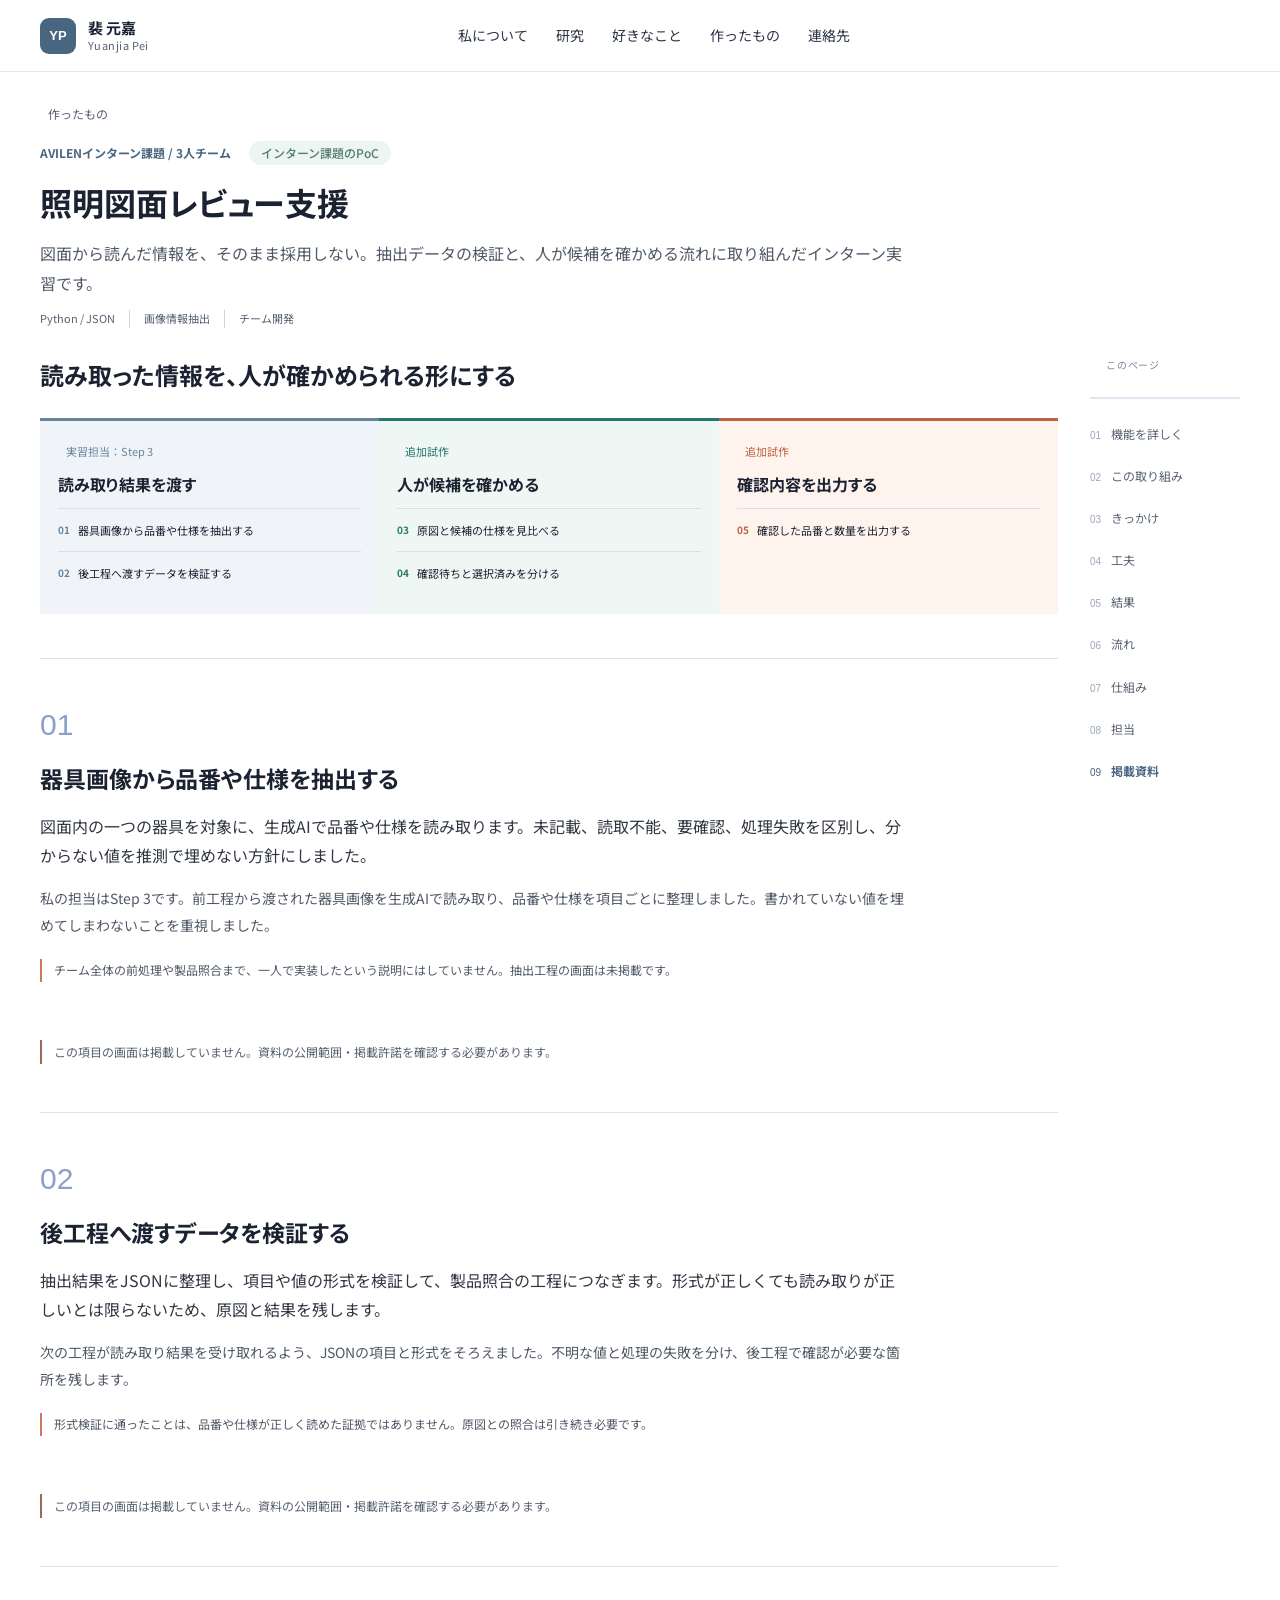
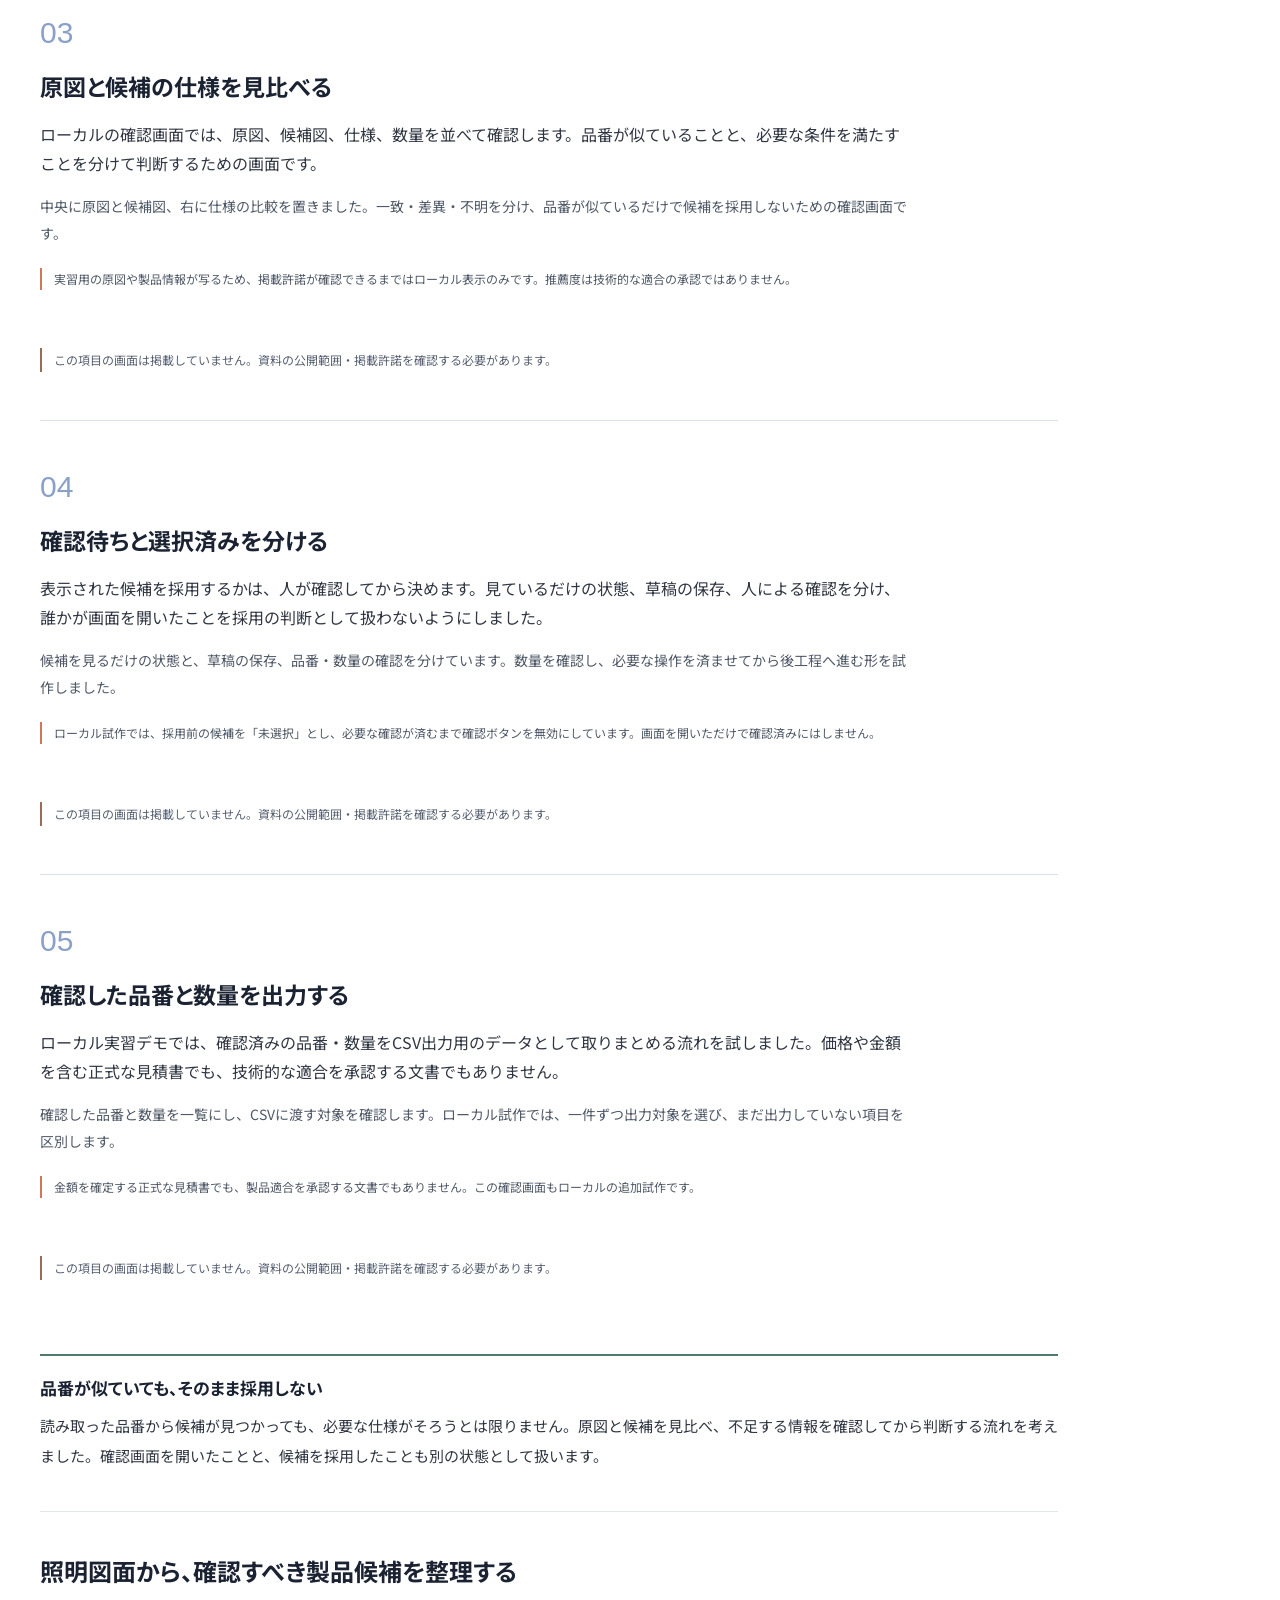
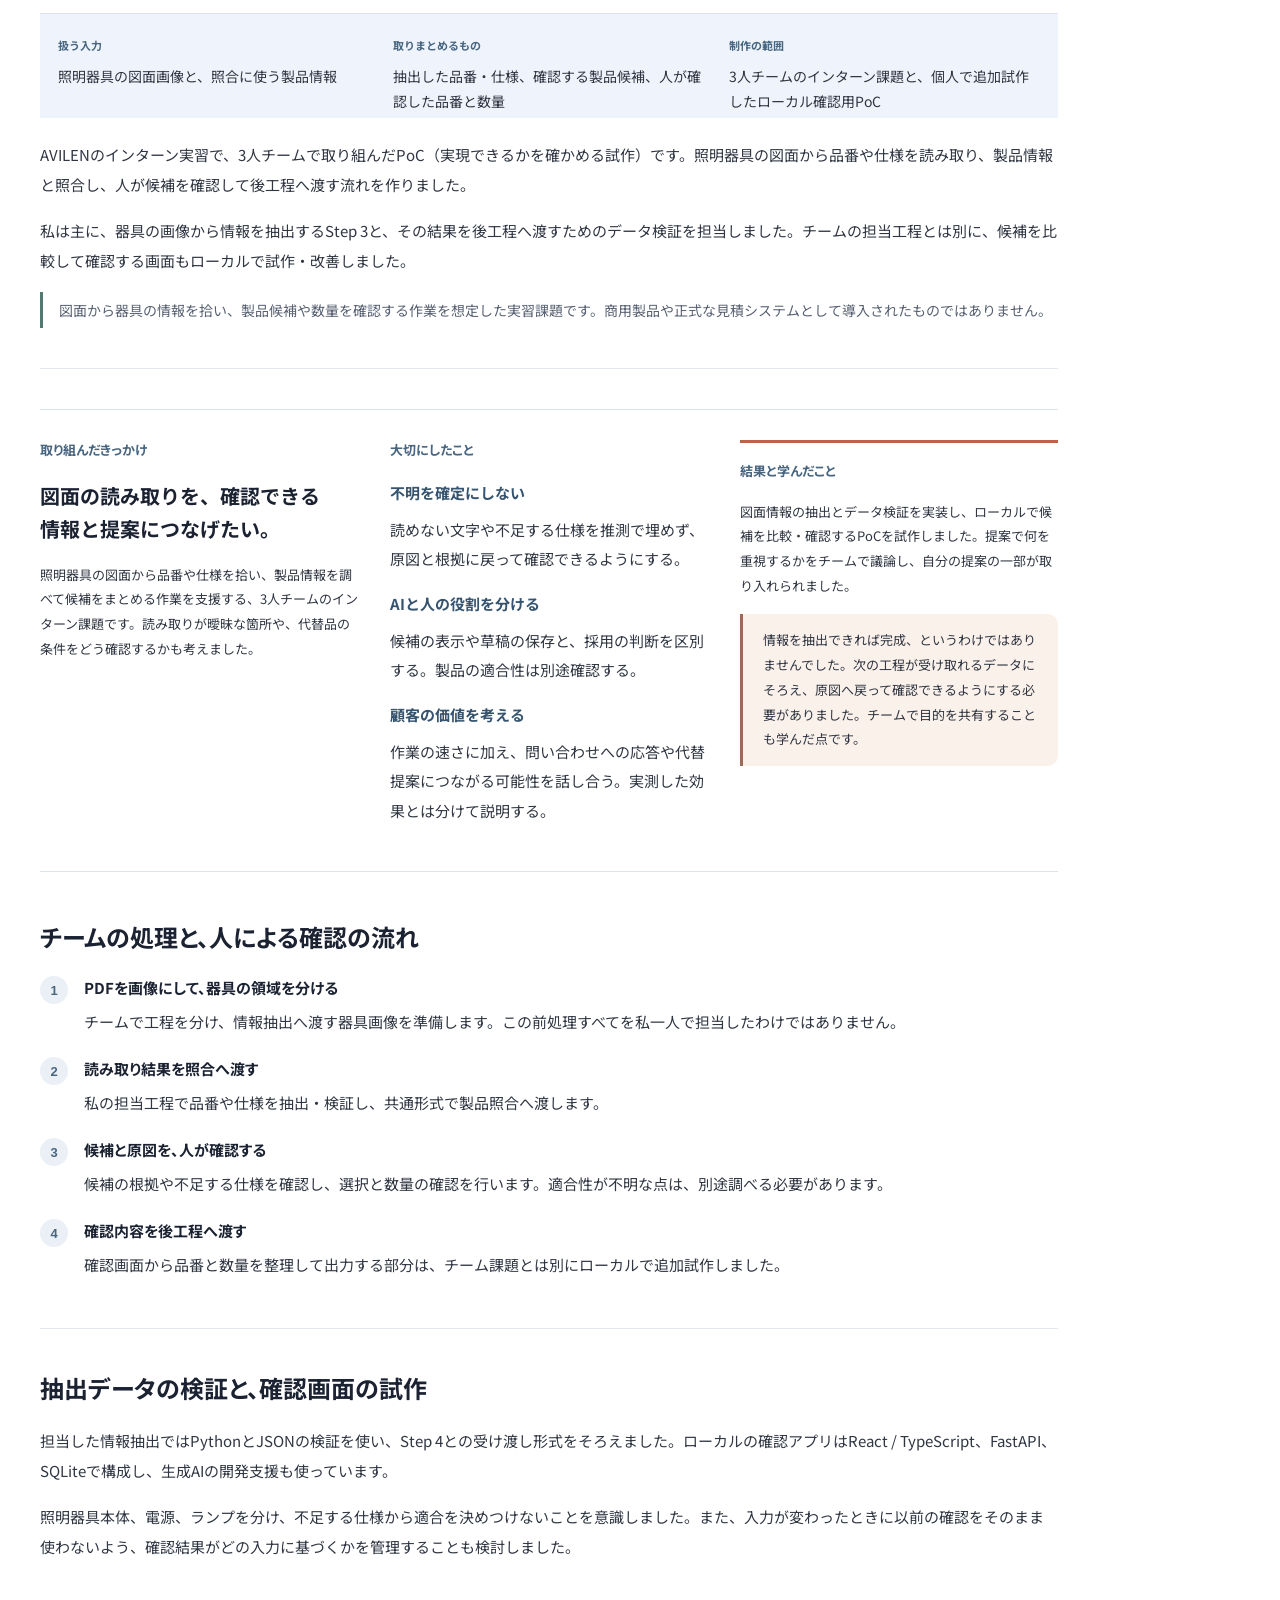
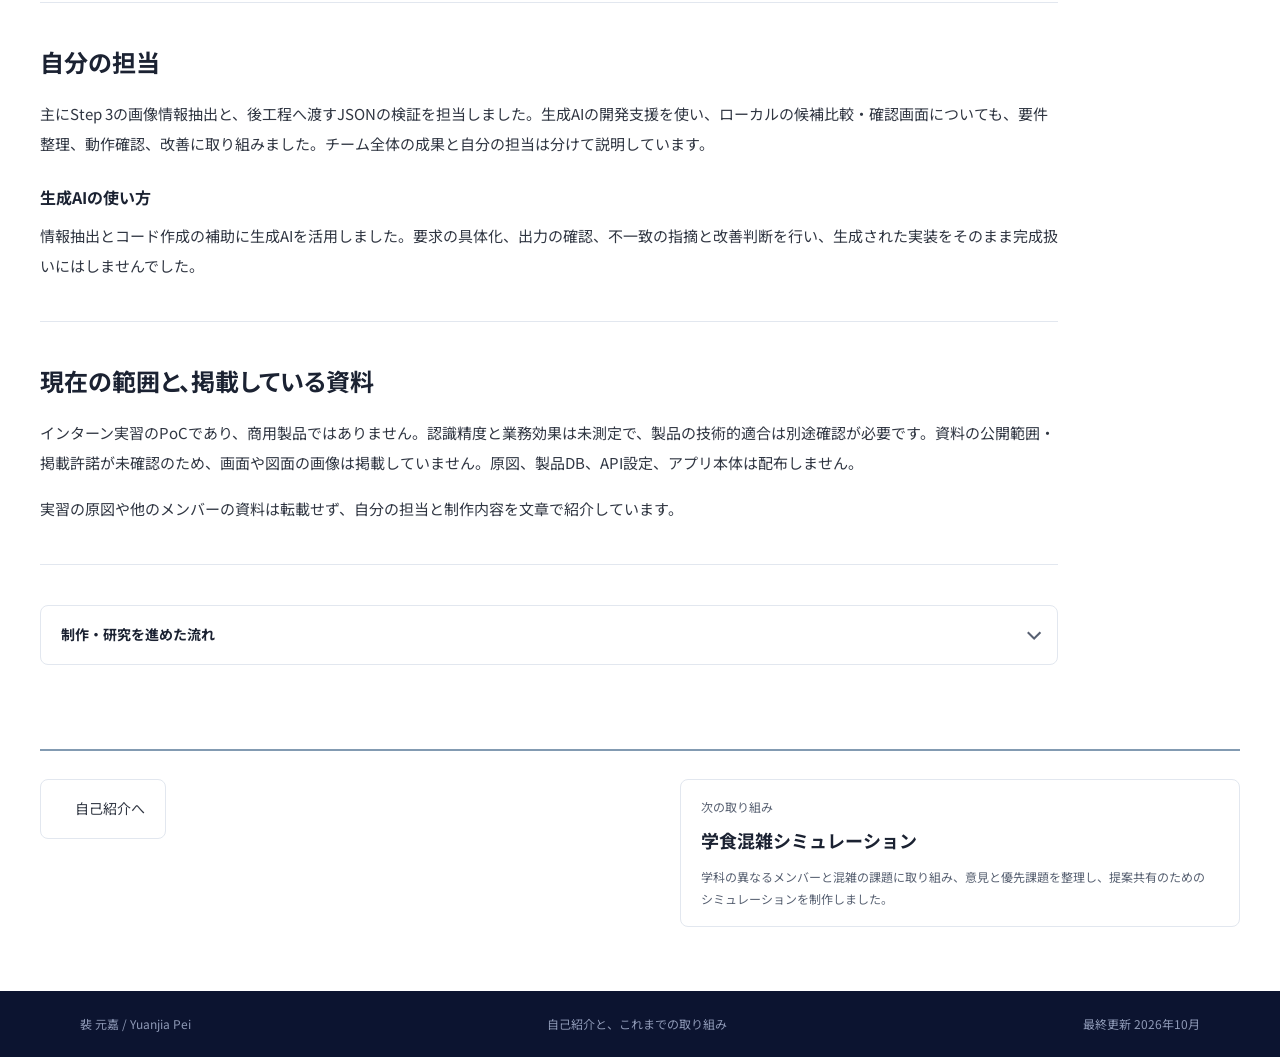
==== projects/avilen.html @ 2051e52d "Audit Japanese copy across portfolio and refresh verified screenshot" ====
<!DOCTYPE html><html lang="ja"><head><meta charset="utf-8"><meta name="viewport" content="width=device-width,initial-scale=1"><meta name="description" content="AVILENのインターン実習で、3人チームで制作した照明図面の品番特定・候補確認PoCです。図面から情報を読み取り、製品候補を比べ、人が確認して次の工程へ渡す流れを試作しました。"><meta name="theme-color" content="#496681"><title>照明図面レビュー支援 | 裴 元嘉</title>
<meta property="og:type" content="article"><meta property="og:title" content="照明図面レビュー支援 | 裴 元嘉"><meta property="og:description" content="AVILENのインターン実習で、3人チームで制作した照明図面の品番特定・候補確認PoCです。図面から情報を読み取り、製品候補を比べ、人が確認して次の工程へ渡す流れを試作しました。"><meta property="og:url" content="https://2448309821.github.io/intro-page/projects/avilen.html"><meta property="og:image" content="https://2448309821.github.io/intro-page/assets/profile-photo.jpeg"><meta property="og:locale" content="ja_JP"><meta name="twitter:card" content="summary">
<link rel="icon" href="data:image/svg+xml,%3Csvg xmlns='http://www.w3.org/2000/svg' viewBox='0 0 64 64'%3E%3Crect width='64' height='64' rx='8' fill='%23496681'/%3E%3Ctext x='32' y='41' text-anchor='middle' font-family='Arial' font-size='24' font-weight='700' fill='white'%3EYP%3C/text%3E%3C/svg%3E"><link rel="preconnect" href="https://fonts.googleapis.com"><link rel="preconnect" href="https://fonts.gstatic.com" crossorigin=""><link rel="stylesheet" href="https://fonts.googleapis.com/css2?family=Noto+Sans+JP:wght@400;500;700&amp;display=swap"><link rel="stylesheet" href="../style.d1577be3e627.css"></head>
<body class="page-project"><a class="skip" href="#main">本文へ</a>
<header class="site-header"><a class="wordmark" href="../index.html"><span class="mark" aria-hidden="true">YP</span><span>裴 元嘉<small>Yuanjia Pei</small></span></a><nav aria-label="メインナビゲーション"><a href="../index.html#profile">私について</a><a href="../index.html#research">研究</a><a href="../index.html#interests">好きなこと</a><a href="../index.html#development">作ったもの</a><a href="../index.html#contact">連絡先</a></nav><div class="header-tools"><button class="icon-button" data-print="" title="PDF / 印刷" aria-label="PDF / 印刷"><i data-lucide="printer" aria-hidden="true"></i></button><button class="icon-button" data-share="" title="このページのリンクをコピー" aria-label="このページのリンクをコピー"><i data-lucide="link-2" aria-hidden="true"></i></button><button class="icon-button mobile-menu" data-menu="" title="メニュー" aria-label="メニュー" aria-expanded="false"><i data-lucide="menu" aria-hidden="true"></i></button></div></header>

<main id="main"><div class="container project-page story-page story-v2 group-practice"><a class="back-link" href="../index.html#development"><i data-lucide="arrow-left" aria-hidden="true"></i>作ったもの</a><header class="project-heading"><div class="project-heading-meta"><span>AVILENインターン課題 / 3人チーム</span><span class="state-label">インターン課題のPoC</span></div><h1>照明図面レビュー支援</h1><p>図面から読んだ情報を、そのまま採用しない。抽出データの検証と、人が候補を確かめる流れに取り組んだインターン実習です。</p><div class="tag-list"><span>Python / JSON</span><span>画像情報抽出</span><span>チーム開発</span></div></header>
<div class="case-layout"><nav id="project-index" class="case-index" aria-label="このプロジェクトの目次"><p>このページ</p><button class="compact-index-button" data-index-toggle="" aria-controls="project-index" aria-expanded="false" aria-label="目次を開く"><i data-lucide="list" aria-hidden="true"></i><span>目次</span></button><div class="reading-progress" role="progressbar" aria-label="閲覧位置" aria-valuemin="0" aria-valuemax="100" aria-valuenow="0"><span data-read-progress=""></span></div><a href="#capabilities" data-quick-link="capabilities"><span class="index-number">01</span>機能を詳しく</a><a href="#overview" data-quick-link="overview"><span class="index-number">02</span>この取り組み</a><a href="#background" data-quick-link="background"><span class="index-number">03</span>きっかけ</a><a href="#decisions" data-quick-link="decisions"><span class="index-number">04</span>工夫</a><a href="#outcome" data-quick-link="outcome"><span class="index-number">05</span>結果</a><a href="#usage" data-quick-link="usage"><span class="index-number">06</span>流れ</a><a href="#implementation" data-quick-link="implementation"><span class="index-number">07</span>仕組み</a><a href="#ownership" data-quick-link="ownership"><span class="index-number">08</span>担当</a><a href="#scope" data-quick-link="scope"><span class="index-number">09</span>掲載資料</a><button class="quick-top" data-top="" title="ページ上部へ戻る" aria-label="ページ上部へ戻る"><i data-lucide="arrow-up" aria-hidden="true"></i></button></nav><div class="case-content">


<section id="capabilities"><h2>読み取った情報を、人が確かめられる形にする</h2><nav class="feature-map grouped-feature-map" aria-label="機能一覧"><div class="feature-group phase-1"><div class="phase-heading"><i data-lucide="scan-text" aria-hidden="true"></i><span>実習担当：Step 3</span></div><h3>読み取り結果を渡す</h3><a href="#feature-avilen-1"><span>01</span>器具画像から品番や仕様を抽出する<i data-lucide="arrow-down-right" aria-hidden="true"></i></a><a href="#feature-avilen-2"><span>02</span>後工程へ渡すデータを検証する<i data-lucide="arrow-down-right" aria-hidden="true"></i></a></div><div class="feature-group phase-2"><div class="phase-heading"><i data-lucide="search-check" aria-hidden="true"></i><span>追加試作</span></div><h3>人が候補を確かめる</h3><a href="#feature-avilen-3"><span>03</span>原図と候補の仕様を見比べる<i data-lucide="arrow-down-right" aria-hidden="true"></i></a><a href="#feature-avilen-4"><span>04</span>確認待ちと選択済みを分ける<i data-lucide="arrow-down-right" aria-hidden="true"></i></a></div><div class="feature-group phase-3"><div class="phase-heading"><i data-lucide="file-output" aria-hidden="true"></i><span>追加試作</span></div><h3>確認内容を出力する</h3><a href="#feature-avilen-5"><span>05</span>確認した品番と数量を出力する<i data-lucide="arrow-down-right" aria-hidden="true"></i></a></div></nav><article id="feature-avilen-1" tabindex="-1" class="feature-chapter without-screen" data-feature-chapter=""><div class="feature-copy"><span class="feature-number">01</span><h3>器具画像から品番や仕様を抽出する</h3><p>図面内の一つの器具を対象に、生成AIで品番や仕様を読み取ります。未記載、読取不能、要確認、処理失敗を区別し、分からない値を推測で埋めない方針にしました。</p><p>私の担当はStep 3です。前工程から渡された器具画像を生成AIで読み取り、品番や仕様を項目ごとに整理しました。書かれていない値を埋めてしまわないことを重視しました。</p><p class="feature-care">チーム全体の前処理や製品照合まで、一人で実装したという説明にはしていません。抽出工程の画面は未掲載です。</p></div><p class="public-media-note">この項目の画面は掲載していません。資料の公開範囲・掲載許諾を確認する必要があります。</p></article><article id="feature-avilen-2" tabindex="-1" class="feature-chapter without-screen" data-feature-chapter=""><div class="feature-copy"><span class="feature-number">02</span><h3>後工程へ渡すデータを検証する</h3><p>抽出結果をJSONに整理し、項目や値の形式を検証して、製品照合の工程につなぎます。形式が正しくても読み取りが正しいとは限らないため、原図と結果を残します。</p><p>次の工程が読み取り結果を受け取れるよう、JSONの項目と形式をそろえました。不明な値と処理の失敗を分け、後工程で確認が必要な箇所を残します。</p><p class="feature-care">形式検証に通ったことは、品番や仕様が正しく読めた証拠ではありません。原図との照合は引き続き必要です。</p></div><p class="public-media-note">この項目の画面は掲載していません。資料の公開範囲・掲載許諾を確認する必要があります。</p></article><article id="feature-avilen-3" tabindex="-1" class="feature-chapter  without-screen" data-feature-chapter=""><div class="feature-copy"><span class="feature-number">03</span><h3>原図と候補の仕様を見比べる</h3><p>ローカルの確認画面では、原図、候補図、仕様、数量を並べて確認します。品番が似ていることと、必要な条件を満たすことを分けて判断するための画面です。</p><p>中央に原図と候補図、右に仕様の比較を置きました。一致・差異・不明を分け、品番が似ているだけで候補を採用しないための確認画面です。</p><p class="feature-care">実習用の原図や製品情報が写るため、掲載許諾が確認できるまではローカル表示のみです。推薦度は技術的な適合の承認ではありません。</p></div><p class="public-media-note">この項目の画面は掲載していません。資料の公開範囲・掲載許諾を確認する必要があります。</p></article><article id="feature-avilen-4" tabindex="-1" class="feature-chapter  without-screen" data-feature-chapter=""><div class="feature-copy"><span class="feature-number">04</span><h3>確認待ちと選択済みを分ける</h3><p>表示された候補を採用するかは、人が確認してから決めます。見ているだけの状態、草稿の保存、人による確認を分け、誰かが画面を開いたことを採用の判断として扱わないようにしました。</p><p>候補を見るだけの状態と、草稿の保存、品番・数量の確認を分けています。数量を確認し、必要な操作を済ませてから後工程へ進む形を試作しました。</p><p class="feature-care">ローカル試作では、採用前の候補を「未選択」とし、必要な確認が済むまで確認ボタンを無効にしています。画面を開いただけで確認済みにはしません。</p></div><p class="public-media-note">この項目の画面は掲載していません。資料の公開範囲・掲載許諾を確認する必要があります。</p></article><article id="feature-avilen-5" tabindex="-1" class="feature-chapter  without-screen" data-feature-chapter=""><div class="feature-copy"><span class="feature-number">05</span><h3>確認した品番と数量を出力する</h3><p>ローカル実習デモでは、確認済みの品番・数量をCSV出力用のデータとして取りまとめる流れを試しました。価格や金額を含む正式な見積書でも、技術的な適合を承認する文書でもありません。</p><p>確認した品番と数量を一覧にし、CSVに渡す対象を確認します。ローカル試作では、一件ずつ出力対象を選び、まだ出力していない項目を区別します。</p><p class="feature-care">金額を確定する正式な見積書でも、製品適合を承認する文書でもありません。この確認画面もローカルの追加試作です。</p></div><p class="public-media-note">この項目の画面は掲載していません。資料の公開範囲・掲載許諾を確認する必要があります。</p></article><div class="usage-example"><h3>品番が似ていても、そのまま採用しない</h3><p>読み取った品番から候補が見つかっても、必要な仕様がそろうとは限りません。原図と候補を見比べ、不足する情報を確認してから判断する流れを考えました。確認画面を開いたことと、候補を採用したことも別の状態として扱います。</p></div></section>
<section id="overview"><h2>照明図面から、確認すべき製品候補を整理する</h2><dl class="project-brief"><div><dt>扱う入力</dt><dd>照明器具の図面画像と、照合に使う製品情報</dd></div><div><dt>取りまとめるもの</dt><dd>抽出した品番・仕様、確認する製品候補、人が確認した品番と数量</dd></div><div><dt>制作の範囲</dt><dd>3人チームのインターン課題と、個人で追加試作したローカル確認用PoC</dd></div></dl><p>AVILENのインターン実習で、3人チームで取り組んだPoC（実現できるかを確かめる試作）です。照明器具の図面から品番や仕様を読み取り、製品情報と照合し、人が候補を確認して後工程へ渡す流れを作りました。</p><p>私は主に、器具の画像から情報を抽出するStep 3と、その結果を後工程へ渡すためのデータ検証を担当しました。チームの担当工程とは別に、候補を比較して確認する画面もローカルで試作・改善しました。</p><p class="project-audience">図面から器具の情報を拾い、製品候補や数量を確認する作業を想定した実習課題です。商用製品や正式な見積システムとして導入されたものではありません。</p></section>
<div class="story-case-notes"><section id="background"><h2>取り組んだきっかけ</h2><p class="motivation-lead">図面の読み取りを、確認できる情報と提案につなげたい。</p><p>照明器具の図面から品番や仕様を拾い、製品情報を調べて候補をまとめる作業を支援する、3人チームのインターン課題です。読み取りが曖昧な箇所や、代替品の条件をどう確認するかも考えました。</p></section><section id="decisions"><h2>大切にしたこと</h2><dl class="decision-list"><div><dt>不明を確定にしない</dt><dd>読めない文字や不足する仕様を推測で埋めず、原図と根拠に戻って確認できるようにする。</dd></div><div><dt>AIと人の役割を分ける</dt><dd>候補の表示や草稿の保存と、採用の判断を区別する。製品の適合性は別途確認する。</dd></div><div><dt>顧客の価値を考える</dt><dd>作業の速さに加え、問い合わせへの応答や代替提案につながる可能性を話し合う。実測した効果とは分けて説明する。</dd></div></dl></section><section id="outcome"><h2>結果と学んだこと</h2><p>図面情報の抽出とデータ検証を実装し、ローカルで候補を比較・確認するPoCを試作しました。提案で何を重視するかをチームで議論し、自分の提案の一部が取り入れられました。</p><p class="learning">情報を抽出できれば完成、というわけではありませんでした。次の工程が受け取れるデータにそろえ、原図へ戻って確認できるようにする必要がありました。チームで目的を共有することも学んだ点です。</p></section></div>
<section id="usage"><h2>チームの処理と、人による確認の流れ</h2><ol class="process-list usage-list "><li><h3>PDFを画像にして、器具の領域を分ける</h3><p>チームで工程を分け、情報抽出へ渡す器具画像を準備します。この前処理すべてを私一人で担当したわけではありません。</p></li><li><h3>読み取り結果を照合へ渡す</h3><p>私の担当工程で品番や仕様を抽出・検証し、共通形式で製品照合へ渡します。</p></li><li><h3>候補と原図を、人が確認する</h3><p>候補の根拠や不足する仕様を確認し、選択と数量の確認を行います。適合性が不明な点は、別途調べる必要があります。</p></li><li><h3>確認内容を後工程へ渡す</h3><p>確認画面から品番と数量を整理して出力する部分は、チーム課題とは別にローカルで追加試作しました。</p></li></ol></section>

<section id="implementation"><h2>抽出データの検証と、確認画面の試作</h2><p>担当した情報抽出ではPythonとJSONの検証を使い、Step 4との受け渡し形式をそろえました。ローカルの確認アプリはReact / TypeScript、FastAPI、SQLiteで構成し、生成AIの開発支援も使っています。</p><p>照明器具本体、電源、ランプを分け、不足する仕様から適合を決めつけないことを意識しました。また、入力が変わったときに以前の確認をそのまま使わないよう、確認結果がどの入力に基づくかを管理することも検討しました。</p></section>

<section id="ownership"><h2>自分の担当</h2><p>主にStep 3の画像情報抽出と、後工程へ渡すJSONの検証を担当しました。生成AIの開発支援を使い、ローカルの候補比較・確認画面についても、要件整理、動作確認、改善に取り組みました。チーム全体の成果と自分の担当は分けて説明しています。</p><h3 class="ai-heading">生成AIの使い方</h3><p>情報抽出とコード作成の補助に生成AIを活用しました。要求の具体化、出力の確認、不一致の指摘と改善判断を行い、生成された実装をそのまま完成扱いにはしませんでした。</p></section>
<section id="scope"><h2>現在の範囲と、掲載している資料</h2><p>インターン実習のPoCであり、商用製品ではありません。認識精度と業務効果は未測定で、製品の技術的適合は別途確認が必要です。資料の公開範囲・掲載許諾が未確認のため、画面や図面の画像は掲載していません。原図、製品DB、API設定、アプリ本体は配布しません。</p><p>実習の原図や他のメンバーの資料は転載せず、自分の担当と制作内容を文章で紹介しています。</p></section>
<details class="contribution"><summary>制作・研究を進めた流れ</summary><ol class="process-list"><li><h3>工程と受け渡しを整理する</h3><p>PDFの画像化、領域分割、情報抽出、製品照合、人による確認を分け、担当工程から次の工程へ渡すJSONの形式を確認しました。</p></li><li><h3>抽出結果を検証する</h3><p>品番や仕様の抽出に生成AIを利用し、未記載、読取不能、要確認、処理失敗を区別しました。元の画像と記録を残し、形式の検証だけで読み取りを正解扱いにしないようにしました。</p></li><li><h3>確認と提案の流れを改善する</h3><p>ローカルで候補を比較・確認する流れを試作・改善しました。チームの提案では、効率化に加え、顧客への応答や代替提案の価値も議論しました。</p></li></ol></details></div></div><div class="project-next"><a href="../index.html"><i data-lucide="arrow-left" aria-hidden="true"></i>自己紹介へ</a><a href="sdpbl.html"><span>次の取り組み<strong>学食混雑シミュレーション</strong><small>学科の異なるメンバーと混雑の課題に取り組み、意見と優先課題を整理し、提案共有のためのシミュレーションを制作しました。</small></span><i data-lucide="arrow-right" aria-hidden="true"></i></a></div></div></main><p class="toast" data-toast="" role="status" aria-live="polite"></p><footer class="site-footer"><div class="container footer-inner"><a href="../index.html">裴 元嘉 / Yuanjia Pei</a><span>自己紹介と、これまでの取り組み</span><small>最終更新 2026年10月</small></div></footer>
<dialog id="visual-dialog" aria-labelledby="visual-title"><div class="dialog-top"><h2 id="visual-title">プロジェクトの画面</h2><div class="dialog-tools"><button class="icon-button" data-zoom="" title="原寸で表示" aria-label="原寸で表示" aria-pressed="false"><i data-lucide="zoom-in" aria-hidden="true"></i></button><button class="icon-button" data-close="" title="閉じる" aria-label="閉じる"><i data-lucide="x" aria-hidden="true"></i></button></div></div><div id="visual-content" tabindex="0" role="region" aria-label="プロジェクト画像"></div><p id="visual-caption"></p></dialog>
<script src="../vendor/lucide.js"></script><script src="../app.afe3bcd1b2b1.js"></script></body></html>
---- style.d1577be3e627.css ----
/* ---------- Tokens ---------- */
:root{--bg:#ffffff;--soft:#f5f7fa;--ink:#1b2232;--text:#2d3546;--muted:#586172;--faint:#687083;--line:#e2e7ef;--line-strong:#cbd4e2;--accent:#496681;--accent-deep:#36546f;--accent-soft:#eaf0f6;--warm:#9b6b57;--warm-soft:#faf1eb;--mint:#527a70;--mint-soft:#edf5f1;--navy:#3c5268;--radius:8px;--shadow:0 1px 2px #1a244008,0 12px 32px #1a24400f;--max:1120px;--header:72px}

/* ---------- Base ---------- */
*{box-sizing:border-box}
html{scroll-behavior:smooth;scroll-padding-top:calc(var(--header) + 20px);-webkit-text-size-adjust:100%}
body{margin:0;color:var(--text);background:var(--bg);font-family:"Noto Sans JP","Hiragino Sans","Hiragino Kaku Gothic ProN","Yu Gothic",Meiryo,sans-serif;font-size:15px;line-height:1.85;letter-spacing:.02em;-webkit-font-smoothing:antialiased}
a{color:inherit;text-decoration:none}
button,input,select{font:inherit;letter-spacing:inherit}
button{cursor:pointer;color:inherit;border:0;background:none;padding:0}
img{display:block;max-width:100%}
p,h1,h2,h3,figure{margin:0}
h1,h2,h3{color:var(--ink);font-weight:700;letter-spacing:.03em;font-feature-settings:"palt"}
/* Break Japanese at phrase boundaries instead of mid-word (Chromium); balance short headings. */
h1,h2,h3,.motivation-lead,.interest-list span,.contact-layout p,.featured-project figcaption a,.intro-highlights li{word-break:auto-phrase;text-wrap:balance}
.sr-only{position:absolute;width:1px;height:1px;padding:0;margin:-1px;overflow:hidden;clip:rect(0 0 0 0);white-space:nowrap;border:0}
a:focus-visible,button:focus-visible,summary:focus-visible,[tabindex]:focus-visible{outline:3px solid var(--accent);outline-offset:3px;border-radius:4px}
svg{width:20px;height:20px;stroke-width:1.8;flex-shrink:0}
[hidden]{display:none!important}
.container{width:min(var(--max),calc(100% - 80px));margin-inline:auto}
.skip{position:fixed;left:12px;top:-60px;z-index:100;background:var(--ink);color:#fff;padding:8px 16px;border-radius:6px}
.skip:focus{top:12px}

/* ---------- Header ---------- */
.site-header{height:var(--header);display:flex;align-items:center;justify-content:space-between;gap:20px;padding:0 40px;background:#ffffffeb;border-bottom:1px solid var(--line);position:sticky;top:0;z-index:20;backdrop-filter:saturate(1.4) blur(12px)}
.wordmark{display:flex;align-items:center;gap:12px;font-size:15px;font-weight:700;line-height:1.35;color:var(--ink)}
.wordmark small{display:block;font-size:11px;font-weight:400;color:var(--muted);letter-spacing:.04em}
.mark{width:36px;height:36px;background:var(--accent);color:#fff;display:grid;place-items:center;border-radius:9px;font:700 13px/1 Arial,sans-serif}
.site-header nav{display:flex;gap:4px;font-size:14px}
.site-header nav a{padding:6px 12px;border-radius:8px;color:var(--text)}
.site-header nav a:hover{color:var(--accent);background:var(--accent-soft)}
.header-tools{display:flex;gap:4px}
.icon-button{width:38px;height:38px;display:inline-flex;align-items:center;justify-content:center;border-radius:9px;color:var(--muted)}
.icon-button:hover{background:var(--accent-soft);color:var(--accent)}
.mobile-menu{display:none}

/* ---------- Quick rail (home only) ---------- */
.quick-rail{position:fixed;right:18px;top:50%;transform:translateY(-50%);z-index:15;display:none;flex-direction:column;gap:2px;padding:12px 8px 8px;border:1px solid var(--line);border-radius:12px;background:#ffffffee;box-shadow:var(--shadow);backdrop-filter:blur(10px)}
.quick-rail-label{font-size:12px;color:var(--faint);padding:0 10px 6px;letter-spacing:.08em}
.quick-rail a{display:grid;grid-template-columns:22px 1fr;align-items:center;gap:6px;min-width:120px;padding:6px 10px;font-size:12px;color:var(--muted);border-radius:8px}
.quick-rail a span{font:12px/1 Arial,sans-serif;color:var(--faint)}
.quick-rail a:hover,.quick-rail a.is-active{background:var(--accent-soft);color:var(--accent)}
.quick-rail a.is-active{font-weight:700}
.quick-rail a.is-active span{color:var(--accent)}
.quick-top{align-self:end;width:32px;height:32px;margin-top:4px;border-radius:8px;color:var(--muted);display:grid;place-items:center}
.quick-top:hover{background:var(--accent-soft);color:var(--accent)}
.quick-top svg{width:16px;height:16px}

/* ---------- Shared pieces ---------- */
.section-band{padding:88px 0}
.section-heading{display:flex;align-items:end;justify-content:space-between;gap:32px;margin-bottom:40px}
.section-kicker{font:700 12px/1.5 Arial,sans-serif;color:var(--accent);letter-spacing:.14em;text-transform:uppercase;margin-bottom:10px}
.section-heading h2,.interests-layout h2,.contact-layout h2{font-size:30px;line-height:1.5}
.section-heading>p{font-size:14px;color:var(--muted);flex-shrink:0;line-height:1.9}
.tag-list{display:flex;flex-wrap:wrap;align-items:flex-start;align-content:flex-start;gap:6px;margin-top:16px}
.tag-list span{font-size:12px;line-height:1.6;color:var(--muted);background:var(--soft);border:1px solid var(--line);border-radius:999px;padding:2px 10px}

/* ---------- Intro ---------- */
.intro{padding:64px 0 72px;background:linear-gradient(180deg,#eaf1ff 0%,#f6f9ff 100%);border-bottom:1px solid var(--line)}
.intro-content{display:grid;grid-template-columns:minmax(0,.95fr) minmax(0,1.05fr);gap:56px;align-items:center}
.intro-copy,.intro-work{min-width:0}
.intro-affiliation{display:inline-flex;align-items:center;gap:8px;font-size:13px;color:var(--muted);margin-bottom:22px}
.intro-affiliation::before{content:"";width:8px;height:8px;border-radius:50%;background:var(--accent);flex-shrink:0}
.intro-identity{display:flex;align-items:center;gap:24px}
.profile-photo{width:96px;height:128px;object-fit:cover;border-radius:12px;flex-shrink:0;box-shadow:0 0 0 4px #fff,0 8px 24px #1a244022}
.intro h1{font-size:46px;line-height:1.3;letter-spacing:.06em}
.intro h1 span{display:block;margin-top:6px;font:400 17px/1.6 Arial,sans-serif;color:var(--muted);letter-spacing:.06em}
.intro h1 .name-reading{display:block;margin-top:8px;font-size:14px;line-height:1.6;font-weight:500;color:var(--muted)}
.intro-description{font-size:16px;margin-top:28px;max-width:30em;line-height:1.95;color:var(--text)}
.intro-personal{font-size:14px;margin-top:12px;color:var(--muted);line-height:1.85}
.intro-highlights{list-style:none;padding:0;margin:24px 0 0;display:flex;flex-direction:column;gap:8px}
.intro-highlights li{display:flex;align-items:center;gap:10px;font-size:13px;color:var(--text)}
.intro-highlights svg{width:16px;height:16px;color:var(--accent)}
.intro-paths{display:flex;gap:10px;margin-top:28px;flex-wrap:wrap}
.intro-paths a{display:inline-flex;align-items:center;gap:8px;font-size:14px;font-weight:500;padding:9px 16px;border-radius:999px;border:1px solid var(--line-strong);background:#fff;color:var(--ink);transition:border-color .15s,color .15s,background .15s}
.intro-paths a:hover{border-color:var(--accent);color:var(--accent)}
.intro-paths a.primary{background:var(--accent);border-color:var(--accent);color:#fff}
.intro-paths a.primary:hover{background:var(--accent-deep);border-color:var(--accent-deep);color:#fff}
.intro-paths svg{width:15px;height:15px}
.intro-work{padding:18px 20px 16px;background:#fff;border:1px solid var(--line);border-radius:16px;box-shadow:var(--shadow)}
.featured-top{display:flex;justify-content:space-between;gap:16px;align-items:center;margin-bottom:12px;font-size:13px;color:var(--muted)}
.featured-navigation{display:flex;align-items:center;gap:2px;flex-shrink:0}
.featured-navigation>span{font:13px Arial,sans-serif;margin-right:6px;color:var(--ink)}
.featured-image{height:270px;display:flex;align-items:center;justify-content:center;overflow:hidden;background:var(--soft);border:1px solid var(--line);border-radius:10px;padding:8px}
.featured-image img{width:100%;height:100%;object-fit:contain}
.featured-image.companion{background:#25252b;border-color:#25252b}
.featured-project figcaption{margin-top:14px;min-height:128px}
.featured-project figcaption a{font-size:16px;font-weight:700;color:var(--ink);display:flex;gap:12px;align-items:center;justify-content:space-between}
.featured-project figcaption a:hover{color:var(--accent)}
.featured-project figcaption svg{width:18px;height:18px;color:var(--accent)}
.featured-project figcaption p{font-size:12px;color:var(--muted);margin-top:2px}
.featured-rights{margin-top:8px;padding-top:8px;border-top:1px solid var(--line);font-size:12px!important;line-height:1.7;color:var(--faint)!important}

/* ---------- Profile ---------- */
#profile{background:var(--bg)}
.profile-grid{display:grid;grid-template-columns:1.35fr 1fr;gap:64px;align-items:start}
.profile-intro{font-size:15px;margin-bottom:18px;max-width:40em}
.profile-facts{margin:0;padding:6px 24px;background:var(--soft);border:1px solid var(--line);border-radius:var(--radius)}
.profile-facts>div{display:grid;grid-template-columns:76px 1fr;gap:16px;padding:14px 0;font-size:14px;line-height:1.75}
.profile-facts>div+div{border-top:1px solid var(--line)}
.profile-facts dt{color:var(--muted);font-size:13px}
.profile-facts dd{margin:0;color:var(--ink)}
.profile-facts dd small{display:block;font-size:12px;color:var(--muted);margin-bottom:6px}
.personal-values{display:grid;grid-template-columns:repeat(3,minmax(0,1fr));gap:20px;margin-top:48px}
.personal-values article{padding:24px;background:#fff;border:1px solid var(--line);border-radius:var(--radius)}
.personal-values article>span{width:42px;height:42px;display:grid;place-items:center;border-radius:11px;background:var(--accent-soft);color:var(--accent);margin-bottom:16px}
.personal-values article:nth-child(2)>span{background:var(--mint-soft);color:var(--mint)}
.personal-values article:nth-child(3)>span{background:var(--warm-soft);color:var(--warm)}
.personal-values h3{font-size:17px;margin-bottom:8px}
.personal-values p{font-size:14px;color:var(--muted)}
.background-skills{display:grid;grid-template-columns:1fr 1fr;gap:64px;margin-top:56px}
.background-skills h3{font-size:17px;margin-bottom:14px}
.life-timeline{list-style:none;padding:0;margin:0;position:relative}
.life-timeline li{position:relative;display:grid;grid-template-columns:96px 1fr;gap:12px;padding:10px 0 10px 22px;font-size:14px}
.life-timeline li::before{content:"";position:absolute;left:0;top:19px;width:9px;height:9px;border-radius:50%;background:#fff;border:2px solid var(--accent)}
.life-timeline li::after{content:"";position:absolute;left:5.5px;top:32px;bottom:-12px;width:1px;background:var(--line-strong)}
.life-timeline li:last-child::after{display:none}
.life-timeline li:last-child::before{background:var(--accent)}
.life-timeline time{font:700 14px/1.85 Arial,sans-serif;color:var(--accent)}
.skill-rows>div{display:grid;grid-template-columns:1fr 1.2fr;gap:16px;border-bottom:1px solid var(--line);padding:11px 0;font-size:14px}
.skill-rows>div:first-child{border-top:1px solid var(--line)}
.skill-rows strong{font-weight:700;color:var(--ink)}
.skill-rows span{color:var(--muted)}

/* ---------- Project cards ---------- */
.research-band{background:var(--soft);border-block:1px solid var(--line)}
.work-grid{display:grid;grid-template-columns:repeat(2,minmax(0,1fr));gap:24px}
.personal-grid{grid-template-columns:repeat(3,minmax(0,1fr));gap:20px}
.project-item{position:relative;min-width:0;background:#fff;border:1px solid var(--line);border-radius:var(--radius);padding:0 22px 22px;transition:border-color .15s,box-shadow .15s,transform .15s}
.project-item:hover{border-color:var(--line-strong);box-shadow:var(--shadow)}
.text-project{padding:26px}
.project-symbol{width:44px;height:44px;display:grid;place-items:center;border-radius:11px;background:var(--accent-soft);color:var(--accent)}
.project-symbol svg{width:22px;height:22px}
.item-meta{display:flex;justify-content:space-between;align-items:center;gap:8px 12px;color:var(--muted);font-size:12px;margin:18px 0 8px;flex-wrap:wrap;line-height:1.6}
.item-meta .status{margin-left:auto;white-space:nowrap;color:var(--mint);background:var(--mint-soft);border-radius:999px;padding:1px 10px;font-weight:500}
.research-band .item-meta .status{color:var(--accent-deep);background:var(--accent-soft)}
.project-item h3{font-size:18px;line-height:1.6;margin-bottom:8px}
.project-item h3 a{display:flex;justify-content:space-between;align-items:start;gap:12px}
.project-item h3 a::after{content:"";position:absolute;inset:0;border-radius:var(--radius)}
@supports selector(:has(a)){.project-item:has(h3 a:focus-visible){outline:3px solid var(--accent);outline-offset:3px}.project-item h3 a:focus-visible{outline:none}}
.project-item h3 svg{width:18px;height:18px;margin-top:5px;color:var(--accent);transition:transform .15s}
.project-item:hover h3 a{color:var(--accent)}
.project-item:hover h3 svg{transform:translate(2px,-2px)}
.project-item>p{font-size:14px;color:var(--muted);line-height:1.85}
.project-item .project-name-subtitle,.featured-project .project-name-subtitle{display:block;margin-top:4px;font-size:12px;line-height:1.7;font-weight:400;color:var(--muted);overflow-wrap:anywhere;text-wrap:wrap}
.project-visual-link{position:relative;z-index:1;display:block;margin:0 -22px;border-bottom:1px solid var(--line);border-radius:var(--radius) var(--radius) 0 0;overflow:hidden;background:var(--soft)}
.thumbnail .screenshot-frame{height:210px;padding:12px;display:flex;align-items:center;justify-content:center}
.project-screenshot{width:100%;height:auto;object-fit:contain}
.thumbnail .project-screenshot{max-height:100%;width:auto;max-width:100%;transition:transform .25s}
.project-item:hover .thumbnail .project-screenshot{transform:scale(1.02)}
.thumbnail .companion{background:#25252b}
.interests-band{background:var(--bg)}
.interests-layout{display:grid;grid-template-columns:1fr 1.1fr;align-items:center;gap:56px}
.interests-layout h2{margin-bottom:14px}
.interests-layout p{font-size:15px;color:var(--muted)}
.interest-list{list-style:none;margin:0;padding:0;display:grid;grid-template-columns:1fr 1fr;gap:14px}
.interest-list>li{display:flex;align-items:center;gap:14px;font-size:15px;font-weight:500;color:var(--ink);padding:16px 18px;background:var(--soft);border:1px solid var(--line);border-radius:var(--radius);min-width:0;align-self:start}
.interest-list>.interest-expandable{display:block;padding:0}
.interest-expandable summary{display:flex;align-items:center;gap:12px;min-height:60px;padding:16px 18px;list-style:none;cursor:pointer;border-radius:var(--radius)}
.interest-expandable summary::-webkit-details-marker{display:none}
.interest-expandable summary:hover{background:#e9eef3}
.interest-expandable summary small{margin-left:auto;color:var(--muted);font-size:11px;font-weight:400;white-space:nowrap}
.interest-expandable summary svg:last-child{width:16px;height:16px;flex:none;color:var(--muted)}
.interest-expandable details[open]>summary svg:last-child{transform:rotate(180deg)}
.interest-content{padding:0 18px 18px}
.interests-layout .interest-content p{padding-top:14px;border-top:1px solid var(--line);font-size:11px;margin-bottom:10px}
.interest-content ul{list-style:none;margin:0;padding:0;display:grid;gap:9px}
.interest-content li{font-size:14px;line-height:1.7;font-weight:400;overflow-wrap:anywhere}
.interest-subtitle{display:block}
.interest-list svg{width:24px;height:24px;color:var(--accent)}
.interest-list li:nth-child(2) svg{color:#c55368}
.interest-list li:nth-child(3) svg{color:#a2740c}
.interest-list li:nth-child(4) svg{color:var(--mint)}
#development{background:var(--soft);border-top:1px solid var(--line)}
.development-note{display:grid;grid-template-columns:190px 1fr;gap:28px;padding:22px 26px;margin-top:28px;background:#fff;border:1px solid var(--line);border-left:4px solid var(--mint);border-radius:var(--radius);font-size:14px}
.development-note>span{display:flex;align-items:center;gap:10px;color:var(--mint);font-weight:700}
.development-note p{color:var(--muted)}
.practice-heading{display:flex;justify-content:space-between;align-items:end;gap:20px;margin:64px 0 20px}
.practice-heading h3{font-size:22px}
.practice-heading p{font-size:14px;color:var(--muted)}
.practice-grid{display:grid;grid-template-columns:1fr;gap:20px}
.practice-grid .with-image{display:grid;grid-template-columns:minmax(0,1.05fr) minmax(0,1fr);column-gap:32px;align-content:center;padding:0 28px 0 0}
.practice-grid .with-image .project-visual-link{grid-column:1;grid-row:1 / span 4;margin:0;border-bottom:0;border-right:1px solid var(--line);border-radius:var(--radius) 0 0 var(--radius)}
.practice-grid .with-image .thumbnail .screenshot-frame{height:250px}
.practice-grid .with-image .item-meta,.practice-grid .with-image h3,.practice-grid .with-image>p,.practice-grid .with-image .tag-list{grid-column:2}
.practice-grid .with-image .item-meta{margin-top:28px}
.practice-grid .with-image .tag-list{margin-bottom:28px}
.team-case{margin-top:20px}
.team-case .text-project{display:grid;grid-template-columns:minmax(0,1fr) minmax(0,1.25fr);column-gap:36px}
.team-case .project-symbol{display:none}
.team-case .item-meta{grid-column:1;margin-top:0}
.team-case h3{grid-column:1}
.team-case .project-item>p{grid-column:2;grid-row:1 / span 3;align-self:center}
.team-case .tag-list{grid-column:1;margin-top:6px}
.portfolio-link{display:inline-flex;align-items:center;gap:10px;margin-top:28px;font-size:14px;color:var(--accent);padding:8px 0}
.portfolio-link:hover{color:var(--accent-deep)}
.portfolio-link svg:last-child{width:16px;height:16px}

/* ---------- Contact & footer ---------- */
.contact-band{background:var(--navy);color:#d8def0}
.contact-band .section-kicker{color:#9db6ff}
.contact-layout{display:grid;grid-template-columns:1fr 1fr;gap:64px;align-items:center}
.contact-layout h2{color:#fff;margin-bottom:12px}
.contact-layout p{font-size:15px;color:#b9c3dc;max-width:400px}
.contact-links{display:flex;flex-direction:column;gap:10px}
.contact-links a,.contact-links button{display:flex;align-items:center;gap:18px;width:100%;padding:16px 20px;text-align:left;font-size:15px;color:#fff;background:#ffffff0d;border:1px solid #ffffff1f;border-radius:var(--radius);transition:background .15s,border-color .15s}
.contact-links a:hover,.contact-links button:hover{background:#ffffff1a;border-color:#ffffff40}
.contact-links small{display:block;font-size:13px;color:#aab5d0;overflow-wrap:anywhere;letter-spacing:.01em}
.contact-links>a>svg:last-child{margin-left:auto;color:#9db6ff}
.contact-band a:focus-visible,.contact-band button:focus-visible{outline-color:#fff}
.site-footer{background:#0c1430;color:#8e99b6;font-size:12px;padding:22px 0}
.footer-inner{display:flex;justify-content:space-between;align-items:center;gap:20px}
.site-footer a:hover{color:#fff}
.site-footer small{font-size:12px}
.toast{position:fixed;left:50%;bottom:24px;z-index:45;transform:translate(-50%,14px);padding:10px 18px;background:var(--ink);color:#fff;border-radius:999px;font-size:13px;opacity:0;pointer-events:none;transition:opacity .2s,transform .2s;box-shadow:var(--shadow)}
.toast.is-visible{opacity:1;transform:translate(-50%,0)}

/* ---------- Project detail page ---------- */
.project-page{padding-top:32px}
.back-link{display:inline-flex;align-items:center;gap:8px;font-size:13px;color:var(--accent);padding:6px 14px 6px 10px;border-radius:999px;background:var(--accent-soft)}
.back-link:hover{background:#dce6ff}
.back-link svg{width:16px;height:16px}
.project-heading{padding:28px 0 32px}
.project-heading-meta{display:flex;gap:10px 16px;align-items:center;font-size:13px;color:var(--muted);flex-wrap:wrap}
.state-label{color:var(--mint);background:var(--mint-soft);border-radius:999px;padding:1px 12px;font-weight:500}
.group-research .state-label{color:var(--accent-deep);background:var(--accent-soft)}
.project-heading h1{font-size:36px;line-height:1.5;margin:14px 0 14px;overflow-wrap:anywhere}
.project-heading>p{max-width:46em;font-size:16px;line-height:1.95}
.project-showcase{position:relative;margin-bottom:32px}
.project-showcase .screenshot-frame{background:var(--soft);border:1px solid var(--line);border-radius:14px;padding:24px;display:flex;justify-content:center;align-items:center;min-height:220px;cursor:zoom-in}
.project-showcase .project-screenshot{width:auto;max-width:100%;max-height:580px;border-radius:6px}
.project-showcase .companion{background:#25252b;border-color:#25252b}
.project-showcase figcaption{font-size:12px;color:var(--muted);margin-top:12px;line-height:1.8;max-width:56em}
.expand-button{position:absolute;right:12px;top:12px;background:#fffffff2;color:var(--accent);box-shadow:0 2px 8px #1a244026}
.expand-button:hover{background:#fff}
.case-layout{display:grid;grid-template-columns:170px minmax(0,1fr);gap:64px;padding:24px 0}
.case-index{position:sticky;top:calc(var(--header) + 32px);align-self:start;display:flex;flex-direction:column;gap:4px;font-size:13px;color:var(--muted);border-left:1px solid var(--line)}
.case-index>p{font-size:12px;color:var(--faint);letter-spacing:.08em;padding:0 0 6px 16px}
.case-index a{padding:4px 0 4px 16px;margin-left:-1px;border-left:2px solid transparent}
.case-index a:hover{color:var(--accent);border-left-color:var(--accent)}
.case-content{max-width:780px}
.case-content>section{padding-bottom:40px;margin-bottom:40px;border-bottom:1px solid var(--line)}
.case-content h2{font-size:24px;line-height:1.6;margin-bottom:18px}
.case-content p{font-size:15px;line-height:2}
.case-content .motivation-lead{font-size:19px;font-weight:700;color:var(--ink);line-height:1.7;margin-bottom:14px}
.case-content{letter-spacing:0}
.case-content section>p+p{margin-top:16px}
.case-content .project-audience{font-size:14px;color:var(--muted);border-left:3px solid var(--mint);padding:4px 0 4px 16px}
.project-brief{margin:0 0 24px;background:#eff4fc;border-top:2px solid var(--accent);padding:4px 18px}
.project-brief>div{display:grid;grid-template-columns:112px minmax(0,1fr);gap:14px;padding:14px 0;border-bottom:1px solid #dbe5f3}
.project-brief>div:last-child{border-bottom:0}
.project-brief dt{font-size:13px;font-weight:700;line-height:1.8;color:var(--accent)}
.project-brief dd{font-size:14px;line-height:1.8;margin:0;overflow-wrap:anywhere}
.usage-example{margin-top:26px;padding:18px 0 0;border-top:2px solid var(--mint)}
.usage-example h3{font-size:17px;line-height:1.7;margin-bottom:8px}
.case-content .screenshot-explanation{display:block;font-size:14px;line-height:1.9;color:var(--ink);margin-bottom:10px}
.feature-list>div{padding:20px 0;border-top:1px solid var(--line)}
.feature-list>div:first-child{padding-top:0;border-top:0}
.feature-list h3{font-size:17px;line-height:1.7;letter-spacing:0;margin-bottom:8px}
.feature-list>div:last-child{padding-bottom:0}
.usage-list{margin-top:0}
.usage-list li{margin-bottom:24px}
.usage-list li:last-child{margin-bottom:0}
.usage-list h3{font-size:16px;margin-bottom:6px;letter-spacing:0}
.case-content .project-screens .project-showcase:last-child{margin-bottom:0}
.case-content .project-showcase figcaption{font-size:12px}
.case-content .ai-heading{font-size:16px;letter-spacing:0;margin:24px 0 8px}
.decision-list{margin:0}
.decision-list>div{display:grid;grid-template-columns:170px 1fr;gap:24px;padding:16px 0;border-top:1px solid var(--line)}
.decision-list dt{font-size:14px;font-weight:700;color:var(--accent-deep);line-height:1.9}
.decision-list dd{font-size:15px;margin:0;line-height:1.95}
.learning{margin-top:20px;background:var(--warm-soft);border-left:3px solid var(--warm);border-radius:0 10px 10px 0;padding:14px 20px}
.contribution,.limits{border:1px solid var(--line);border-radius:var(--radius);padding:0 20px;margin-bottom:12px;background:#fff;font-size:14px}
.contribution summary,.limits summary{cursor:pointer;font-weight:700;color:var(--ink);padding:16px 0;list-style:none;display:flex;justify-content:space-between;align-items:center;gap:12px}
.contribution summary::-webkit-details-marker,.limits summary::-webkit-details-marker{display:none}
.contribution summary::after,.limits summary::after{content:"";width:8px;height:8px;border-right:2px solid var(--muted);border-bottom:2px solid var(--muted);transform:rotate(45deg) translateY(-3px);transition:transform .2s;flex-shrink:0}
details[open]>summary::after{transform:rotate(-135deg) translateY(-1px)}
.contribution p,.limits p{color:var(--muted);font-size:14px;padding-bottom:16px}
.contribution p+p,.limits p+p{margin-top:-6px}
.process-list{counter-reset:step;list-style:none;padding:0 0 8px;margin:4px 0 0}
.process-list li{counter-increment:step;position:relative;padding-left:44px;margin-bottom:18px}
.process-list li::before{content:counter(step);position:absolute;left:0;top:2px;width:28px;height:28px;border-radius:50%;display:grid;place-items:center;background:var(--accent-soft);color:var(--accent);font:700 13px/1 Arial,sans-serif}
.process-list h3{font-size:15px;line-height:1.8}
.process-list p{padding-bottom:0}
.project-next{display:grid;grid-template-columns:auto 1fr;align-items:stretch;gap:16px;padding:32px 0 64px;margin-top:20px;border-top:1px solid var(--line)}
.project-next a{display:flex;gap:14px;align-items:center;font-size:14px;padding:16px 20px;border:1px solid var(--line);border-radius:var(--radius);background:#fff;transition:border-color .15s,color .15s}
.project-next a:last-child{justify-content:space-between;justify-self:end;min-width:min(420px,100%)}
.project-next a:hover{border-color:var(--accent);color:var(--accent)}
.project-next span{color:var(--muted);font-size:12px}
.project-next strong{display:block;color:var(--ink);font-size:15px;margin-top:2px}
.project-next a:hover strong{color:var(--accent)}

/* ---------- Dialog ---------- */
dialog{padding:20px;border:0;border-radius:16px;width:min(1100px,calc(100% - 32px));max-height:92vh;box-shadow:0 24px 64px #0a102966}
dialog::backdrop{background:#0d1328c4}
.dialog-top{display:flex;align-items:center;justify-content:space-between;gap:16px;margin-bottom:14px}
.dialog-top h2{font-size:16px}
.dialog-tools{display:flex;gap:6px;flex-shrink:0}
#visual-content{overflow:auto;max-height:68vh;overscroll-behavior:contain;border-radius:10px}
#visual-content .screenshot-frame{display:flex;justify-content:center;background:var(--soft);padding:12px}
#visual-content .companion{background:#25252b}
#visual-content img{width:auto;max-height:calc(68vh - 24px);object-fit:contain}
#visual-content.is-zoomed .screenshot-frame{width:max-content;min-width:100%}
#visual-content.is-zoomed img{width:auto;max-width:none;max-height:none}
#visual-caption{font-size:12px;color:var(--muted);margin-top:14px;line-height:1.8}

/* ---------- Quick rail placement ---------- */
/* Centered layout already leaves room for the rail at wide widths. */
@media(min-width:1560px){.page-home .quick-rail{display:flex}}
/* Narrower PC windows: shift the content left so the rail never covers it. */
@media(min-width:1280px) and (max-width:1559px){.page-home .quick-rail{display:flex}.page-home main .container,.page-home .site-footer .container{width:min(var(--max),calc(100% - 250px));margin-inline:max(40px,calc((100% - 170px - var(--max))/2)) 0}}

/* ---------- Tablet ---------- */
@media(max-width:1000px){
  .container{width:calc(100% - 56px)}
  .site-header{padding-inline:28px}
  .site-header nav a{padding-inline:8px}
  .section-band{padding:72px 0}
  .section-heading{display:block}
  .section-heading>p{margin-top:12px}
  .intro-content{gap:40px;grid-template-columns:1fr}
  .intro-work{max-width:640px}
  .intro h1{font-size:38px}
  .profile-photo{width:80px;height:106px}
  .featured-image{height:230px}
  .profile-grid,.background-skills,.contact-layout{gap:40px}
  .profile-grid,.interests-layout{grid-template-columns:1fr}
  .interests-layout{gap:28px}
  .personal-grid{grid-template-columns:repeat(2,minmax(0,1fr))}
  .personal-grid>.project-item:last-child:nth-child(odd){grid-column:1 / -1}
  .personal-values{gap:14px}
  .case-layout{gap:36px;grid-template-columns:140px minmax(0,1fr)}
  .practice-heading{display:block}
  .practice-heading p{margin-top:6px}
  .skill-rows>div{grid-template-columns:1fr;gap:0}
  .decision-list>div{grid-template-columns:130px 1fr}
}

/* ---------- Mobile ---------- */
@media(max-width:760px){
  :root{--header:62px}
  body{font-size:15px}
  .site-header{padding-inline:16px}
  .container{width:calc(100% - 32px)}
  .site-header nav{display:none}
  .mobile-menu{display:inline-flex}
  .site-header nav.is-open{display:flex;flex-direction:column;position:absolute;top:var(--header);left:0;right:0;background:#fff;border-bottom:1px solid var(--line);padding:8px 12px 14px;gap:0;box-shadow:0 12px 24px #1a244014}
  .site-header nav.is-open a{padding:12px;font-size:15px}
  .header-tools{gap:0}
  .wordmark{font-size:14px;gap:10px}
  .mark{width:32px;height:32px;font-size:12px;border-radius:8px}
  .intro{padding:32px 0 44px}
  .intro-content{display:flex;flex-direction:column;gap:32px;align-items:stretch}
  .intro-affiliation{font-size:12px;margin-bottom:18px}
  .intro-identity{gap:18px}
  .profile-photo{width:76px;height:100px;border-radius:10px}
  .intro h1{font-size:34px}
  .intro h1 span{font-size:15px}
  .intro-description{font-size:15px;margin-top:22px}
  .intro-personal{font-size:13px}
  .intro-highlights li{font-size:13px;align-items:flex-start}
  .intro-highlights svg{margin-top:4px}
  .intro-paths{gap:8px}
  .intro-paths a{font-size:13px;padding:8px 14px}
  .intro-work{padding:14px;border-radius:14px}
  .featured-top{font-size:12px}
  .featured-image{height:210px}
  .featured-project figcaption a{font-size:15px}
  .featured-project figcaption{min-height:160px}
  .section-band{padding:56px 0}
  .section-heading{margin-bottom:28px}
  .section-heading h2,.interests-layout h2,.contact-layout h2{font-size:24px}
  .section-heading>p{font-size:13px}
  .section-heading>p br,.interests-layout p br{display:none}
  .profile-grid,.background-skills,.contact-layout,.interests-layout{grid-template-columns:1fr;gap:28px}
  .profile-intro{font-size:15px}
  .profile-facts{padding:4px 18px}
  .profile-facts>div{grid-template-columns:68px 1fr;font-size:14px}
  .personal-values{grid-template-columns:1fr;gap:12px;margin-top:36px}
  .personal-values article{display:grid;grid-template-columns:42px 1fr;column-gap:16px;padding:18px}
  .personal-values article>span{grid-row:1 / span 2;margin:0}
  .personal-values h3{font-size:16px;margin-bottom:4px}
  .background-skills{margin-top:40px}
  .skill-rows>div{grid-template-columns:1fr 1.2fr;gap:12px}
  .work-grid,.personal-grid{grid-template-columns:1fr;gap:16px}
  .text-project{padding:22px}
  .thumbnail .screenshot-frame{height:220px}
  .interest-list{gap:10px}
  .interest-list>li{font-size:14px;padding:14px;gap:10px}
  .interest-list>.interest-expandable{padding:0}
  .interest-list>.interest-expandable:has(details[open]){grid-column:1/-1}
  .interest-expandable summary{padding:14px;gap:8px;min-height:54px}
  .interest-content{padding:0 14px 14px}
  .development-note{grid-template-columns:1fr;gap:8px;padding:18px 20px;font-size:14px}
  .practice-heading{margin-top:48px}
  .practice-heading h3{font-size:19px}
  .practice-grid .with-image{display:block;padding:0 22px 22px}
  .practice-grid .with-image .project-visual-link{margin:0 -22px;border-right:0;border-bottom:1px solid var(--line);border-radius:var(--radius) var(--radius) 0 0}
  .practice-grid .with-image .thumbnail .screenshot-frame{height:220px}
  .practice-grid .with-image .item-meta{margin-top:18px}
  .practice-grid .with-image .tag-list{margin-bottom:0}
  .team-case .text-project{display:block}
  .team-case .project-item>p{margin-top:4px}
  .team-case .tag-list{margin-top:14px}
  .contact-links a,.contact-links button{padding:14px 16px;gap:14px}
  .footer-inner{flex-wrap:wrap;gap:6px 16px}
  .footer-inner>span{display:none}
  .project-page{padding-top:20px}
  .project-heading{padding:20px 0 24px}
  .project-heading h1{font-size:26px}
  .project-heading>p{font-size:15px}
  .project-heading-meta{font-size:12px}
  .project-showcase .screenshot-frame{padding:10px;min-height:140px;border-radius:12px}
  .project-showcase .project-screenshot{max-height:400px}
  .expand-button{right:8px;top:8px}
  .case-layout{grid-template-columns:1fr;gap:20px;padding-top:8px}
  .case-index{position:static;flex-direction:row;flex-wrap:wrap;gap:8px;border-left:0;font-size:13px}
  .case-index>p{display:none}
  .case-index a{margin:0;padding:5px 12px;border:1px solid var(--line);border-radius:999px;background:#fff}
  .case-index a:hover{border-color:var(--accent)}
  .case-content h2{font-size:21px}
  .case-content p{font-size:15px}
  .case-content .motivation-lead{font-size:17px}
  .project-brief>div{grid-template-columns:1fr;gap:4px}
  .decision-list>div{grid-template-columns:1fr;gap:4px;padding:14px 0}
  .case-content>section{padding-bottom:28px;margin-bottom:28px}
  .contribution,.limits{padding:0 16px}
  .project-next{grid-template-columns:1fr;padding-bottom:48px}
  .project-next a:last-child{justify-self:stretch;min-width:0}
  dialog{padding:14px}
  .dialog-top h2{font-size:14px}
  .toast{bottom:16px}
}
@media(max-width:380px){
  .container{width:calc(100% - 28px)}
  .site-header{padding-inline:12px}
  .intro h1{font-size:30px}
  .profile-photo{width:68px;height:90px}
  .featured-image{height:190px}
  .section-heading h2,.interests-layout h2,.contact-layout h2{font-size:22px}
  .skill-rows>div{grid-template-columns:1fr;gap:0}
  .life-timeline li{grid-template-columns:84px 1fr;font-size:13px}
  .profile-facts>div{grid-template-columns:1fr;gap:2px}
  .interest-list{grid-template-columns:1fr}
  .project-heading h1{font-size:23px}
}

@media(prefers-reduced-motion:reduce){html{scroll-behavior:auto}*{transition:none!important}}

/* Screenshot-led project stories: the application image is the primary artifact. */
.story-page{--max:1280px;max-width:1320px;letter-spacing:0}
.story-page h1,.story-page h2,.story-page h3{letter-spacing:0}
.story-page .project-heading{max-width:none;border-bottom:3px solid var(--accent);background:#f0f4fc;padding:24px;margin:20px 0 28px}
.story-page .project-heading h1{font-size:30px;text-wrap:balance}
.story-page .project-heading>p{max-width:70em}
.story-page .case-layout{grid-template-columns:minmax(0,1fr) 160px;gap:40px}
.story-page .case-index{grid-column:2;grid-row:1;max-height:calc(100vh - 120px);overflow:auto}
.story-page .case-content{grid-column:1;grid-row:1;max-width:none;min-width:0}
.story-page .story-frame{position:relative;padding:0;display:block;min-height:0;border-radius:8px;overflow:hidden;background:#eef2fa}
.story-page .story-frame .project-screenshot{width:100%;max-height:none;border-radius:0}
.story-page .portrait-screen{width:min(100%,420px);margin-inline:auto}
.story-page .tall-screen{width:min(100%,680px);margin-inline:auto}
.story-screen-title{font-size:15px;font-weight:700;margin-bottom:12px;color:var(--ink)}
.screen-marker{position:absolute;transform:translate(-50%,-50%);display:grid;place-items:center;width:34px;height:34px;border-radius:50%;background:var(--accent);color:#fff;font-size:12px;font-weight:700;box-shadow:0 0 0 4px #fff;z-index:2}
.screen-marker:hover{background:var(--accent-deep)}
.screen-key{display:flex;flex-wrap:wrap;gap:8px 20px;margin-top:14px;padding-block:12px;border-bottom:1px solid var(--line);font-size:12px}
.screen-key a{display:flex;align-items:baseline;gap:8px}
.screen-key span{color:var(--accent);font-weight:700}
.story-page .case-index a.is-active{color:var(--accent);border-left-color:var(--accent);font-weight:700}
.feature-chapter:focus{outline:none}
.feature-chapter:focus-visible{outline:2px solid var(--accent);outline-offset:6px}
.story-page .expand-button{top:42px;right:12px;background:#fff;border:1px solid var(--line);border-radius:6px}
.feature-map{display:grid;grid-template-columns:1fr 1fr;gap:0 24px;border-block:1px solid var(--line);margin-bottom:36px}
.feature-map a{display:flex;align-items:center;gap:12px;padding:14px 0;font-size:13px;color:var(--ink)}
.feature-map a>span{font-weight:700;color:var(--accent)}
.feature-map svg{margin-left:auto;width:16px}
.feature-chapter{display:grid;grid-template-columns:minmax(0,.85fr) minmax(0,1.15fr);gap:28px;padding:36px 0;border-top:1px solid var(--line);scroll-margin-top:100px}
.feature-chapter:nth-of-type(even){background:#f5f7fc}
.feature-number{display:block;color:var(--accent);font-size:13px;font-weight:700;margin-bottom:10px}
.feature-chapter h3{font-size:20px;line-height:1.6;margin-bottom:16px}
.feature-copy p+p{margin-top:14px}
.feature-copy .feature-care{font-size:13px;color:var(--muted);border-left:2px solid var(--warm);padding-left:14px}
.feature-chapter .project-showcase{margin:0;align-self:start}
.feature-chapter.without-screen{grid-template-columns:1fr;max-width:100%;padding-right:24px}
.feature-chapter.without-screen .feature-copy{max-width:58em}
.project-map{background:#f3f5f8;padding:24px!important;border-top:3px solid var(--warm)}
.diagram-disclosure{font-size:12px!important;color:var(--muted);margin-bottom:22px}
.story-diagram{list-style:none;display:grid;grid-template-columns:repeat(4,minmax(0,1fr));margin:0;padding:0;gap:28px}
.story-diagram li{position:relative;border-top:1px solid var(--line-strong);padding-top:16px}
.story-diagram span{display:block;color:var(--accent);font-size:12px;font-weight:700;margin-bottom:12px}
.story-diagram strong{display:block;font-size:15px;font-weight:500;color:var(--ink)}
.story-diagram svg{position:absolute;right:-23px;top:18px;width:18px;color:var(--muted)}
.public-media-note{font-size:12px!important;color:var(--muted);border-left:2px solid var(--warm);padding-left:12px;margin-top:16px}
@media(max-width:600px){.story-diagram{grid-template-columns:1fr 1fr;gap:24px}.story-diagram li:nth-child(2) svg{display:none}.project-map{padding:18px!important}.story-diagram strong{font-size:14px}.feature-chapter.without-screen{padding-right:0}}
.feature-chapter .story-screen-title{display:none}
.feature-chapter .expand-button{top:10px}
.feature-chapter .screenshot-explanation{display:none}
.story-page .screen-detail .project-screenshot{position:absolute;height:auto;border-radius:0}
.crop-note{display:block;color:var(--accent-deep);margin-bottom:5px}
.feature-chapter:nth-of-type(even){padding-inline:20px}
.feature-no-screen{align-self:start;border-block:1px solid var(--line);padding:28px 20px;color:var(--muted);background:var(--soft)}
.feature-no-screen svg{color:var(--warm);margin-bottom:12px}
@media(max-width:1000px){.story-page .case-layout{grid-template-columns:1fr}.story-page .case-index{grid-column:1;grid-row:1;position:static;max-height:none;flex-direction:row;flex-wrap:wrap}.story-page .case-content{grid-column:1;grid-row:2}.story-page .case-index>p{display:none}.story-page .case-index a{padding:5px 10px;border-left:0}.feature-chapter{grid-template-columns:1fr 1fr}}
@media(max-width:600px){.story-page .project-heading{padding:18px 14px}.story-page .project-heading h1{font-size:24px}.story-page .case-layout{gap:18px}.feature-map{grid-template-columns:1fr}.feature-chapter{grid-template-columns:1fr;gap:22px;padding:26px 0}.feature-chapter h3{font-size:19px}.screen-marker{width:28px;height:28px;font-size:11px;box-shadow:0 0 0 2px #fff}.story-page .expand-button{right:6px}.story-page .case-index{flex-wrap:nowrap;overflow-x:auto;max-width:100%;padding-bottom:8px;border-bottom:1px solid var(--line)}.story-page .case-index a{border:0;border-radius:0;white-space:nowrap;flex-shrink:0;background:transparent}.story-page .project-showcase figcaption{font-size:11px}}

/* Reference-led project presentation, developed on the pilot before reuse. */
html:has(.page-project){scroll-behavior:auto}
.story-v2{--max:1220px;max-width:1260px;color:#303642}
.story-v2 .feature-chapter{scroll-margin-top:0}
.story-v2 .back-link{background:none;border-radius:0;padding:0;color:var(--muted);font-size:12px}
.story-v2 .project-heading{background:none;border:0;margin:24px 0 0;padding:0 0 30px;max-width:1040px}
.story-v2 .project-heading-meta{font-size:12px;margin-bottom:16px;gap:18px}
.story-v2 .project-heading-meta>span:first-child{color:var(--accent);font-weight:700}
.story-v2 .project-heading h1{font-size:34px;line-height:1.45;max-width:30em;margin-bottom:18px}
.story-v2 .project-heading>p{font-size:16px;line-height:1.9;max-width:54em;color:#505967}
.story-v2 .project-heading .tag-list{margin-top:20px;gap:0}
.story-v2 .project-heading .tag-list span{padding:0 14px;border:0;border-right:1px solid #cbd4e2;border-radius:0;background:none;font-size:11px}
.story-v2 .project-heading .tag-list span:first-child{padding-left:0}
.story-v2 .project-heading .tag-list span:last-child{border:0}
.story-v2 .case-layout{padding-top:12px;gap:32px}
@media(max-width:600px){.story-v2 .project-heading{padding:0 0 24px;margin-top:22px}.story-v2 .project-heading h1{font-size:24px}.story-v2 .project-heading>p{font-size:14px}.story-v2 .project-heading-meta{gap:10px;margin-bottom:12px}.story-v2 .project-heading .tag-list span{padding-inline:9px}}
@media(max-width:380px){.story-v2 .project-heading h1{font-size:22px}}

/* Shared project controls and editorial layout. */
.compact-index-button{display:none}
.compact-index-button svg{width:16px;height:16px}
.story-v2{padding-top:22px}
.story-v2 .project-heading{margin-top:16px;padding-bottom:20px}
.story-v2 .project-heading-meta{margin-bottom:10px}
.story-v2 .project-heading h1{font-size:32px;margin-bottom:12px}
.story-v2 .project-heading .tag-list{margin-top:12px}
.story-v2 .case-layout{padding-top:8px;grid-template-columns:minmax(0,1fr) 150px}
.story-v2 .project-screens{position:relative;padding-top:22px}
.story-v2 .screen-section-heading{margin:0;height:0}
.story-v2 .screen-section-heading h2{position:absolute;clip:rect(0,0,0,0);width:1px;height:1px;overflow:hidden}
.story-v2 .gallery-tabs{position:absolute;right:26px;top:20px;z-index:3}
.story-v2 .project-screens .story-screen-title{padding-right:180px;min-height:34px;margin-bottom:14px;font-size:18px}
.story-v2 .project-screens .expand-button{top:50px}
.story-v2 .case-index{padding:0;border:0;font-size:12px;top:calc(var(--header) + 28px)}
.story-v2 .case-index>p{font-size:10px;color:#7d8798;margin-bottom:12px}
.story-v2 .case-index a{display:flex;gap:10px;align-items:baseline;border-left:0;padding:8px 0;margin:0}
.index-number{font:10px/1.5 Arial,sans-serif;color:#9ca7ba}
.story-v2 .case-index .is-active .index-number{color:var(--accent)}
.reading-progress{height:2px;background:#e1e7f0;overflow:hidden;margin:0 0 12px}
.reading-progress span{display:block;width:100%;height:100%;background:var(--accent);transform:scaleX(0);transform-origin:left}
@media(max-width:1000px){.story-v2 .case-layout{grid-template-columns:1fr}.story-v2 .reading-progress{display:none}.story-v2 .case-index a{padding:5px 10px}.story-v2 .index-number{display:none}}
@media(max-width:600px){.story-v2 .project-heading h1{font-size:24px}.story-v2 .screen-section-heading{height:30px;margin-bottom:12px;justify-content:flex-end}.story-v2 .gallery-tabs{position:static}.story-v2 .project-screens .story-screen-title{padding-right:0;min-height:0;font-size:15px}.story-v2 .project-screens .expand-button{top:42px}.story-v2 .case-index{font-size:12px}.story-v2 .project-heading{padding-bottom:18px}.story-v2{padding-top:18px}}
@media(max-width:380px){.story-v2 .project-heading h1{font-size:22px}}
.story-v2 .visual-usage{display:grid;grid-template-columns:repeat(3,minmax(0,1fr));gap:24px;margin-top:28px}
.story-v2 .visual-usage li{display:flex;flex-direction:column;padding:0 0 0 0;min-width:0;border-top:2px solid #9eb5e2}
.story-v2 .visual-usage li::before{position:static;align-self:flex-start;margin-block:18px 12px;width:28px;height:28px;border-radius:0;background:none;color:var(--accent);font:500 18px/1 Arial,sans-serif}
.story-v2 .visual-usage h3{font-size:16px;margin-bottom:12px;line-height:1.6}
.story-v2 .visual-usage p{font-size:12px;line-height:1.85;margin:0 0 18px}
.story-v2 .visual-usage .project-showcase{margin:0;margin-top:auto;padding-top:12px}
.story-v2 .visual-usage .story-screen-title,.story-v2 .visual-usage .screenshot-explanation{display:none}
.story-v2 .visual-usage .expand-button{top:18px;right:6px;width:30px;height:30px}
.story-v2 .visual-usage figcaption{font-size:10px;line-height:1.7;margin-top:10px}
.story-v2 .usage-disclosure{font-size:11px;color:var(--muted);margin-top:-6px;max-width:64em}
.story-v2 .visual-usage .crop-note{font-size:10px;color:var(--muted)}
@media(max-width:768px){.story-v2 .visual-usage{grid-template-columns:1fr;gap:30px}.story-v2 .visual-usage .project-showcase{margin-top:0}.story-v2 .visual-usage h3{font-size:17px}.story-v2 .visual-usage p{font-size:13px}}
.story-v2 .project-brief{display:grid;grid-template-columns:repeat(3,minmax(0,1fr));gap:24px;border-top:1px solid #dbe2ed;padding-top:22px;margin-block:22px}
.story-v2 .project-brief>div{display:block;padding:0;border:0;font-size:13px}
.story-v2 .project-brief dt{font-size:11px;color:var(--accent);margin-bottom:8px}
.story-v2 .project-brief dd{margin:0;line-height:1.8}
.story-case-notes{display:grid;grid-template-columns:repeat(3,minmax(0,1fr));gap:32px;padding:30px 0;margin:20px 0 46px;border-block:1px solid #dce3ed}
.story-v2 .story-case-notes section{margin:0;padding:0;min-width:0}
.story-v2 .story-case-notes h2{font-size:13px;color:var(--accent);margin-bottom:18px}
.story-v2 .story-case-notes p{font-size:13px;line-height:1.9}
.story-v2 .story-case-notes .motivation-lead{font-size:20px;line-height:1.65;margin-bottom:18px}
.story-v2 .story-case-notes .decision-list>div{display:block;padding:0 0 16px;border:0;font-size:13px}
.story-v2 .story-case-notes .decision-list dt{font-size:15px;margin-bottom:8px}
.story-v2 .story-case-notes #outcome{border-top:3px solid #bd6345;padding-top:18px}
@media(max-width:768px){.story-case-notes{grid-template-columns:1fr;gap:28px}.story-v2 .project-brief{grid-template-columns:1fr;gap:20px}.story-v2 .story-case-notes #outcome{padding-top:20px}}
.story-v2 .grouped-feature-map{grid-template-columns:repeat(3,minmax(0,1fr));gap:0;margin:24px 0 44px;border:0}
.feature-group{--phase-color:#6684a0;padding:20px 18px;border-top:3px solid var(--phase-color);background:#f0f4f8}
.feature-group.phase-2{--phase-color:#26776b;background:#eff7f4}
.feature-group.phase-3{--phase-color:#bd6345;background:#fff3ee}
.phase-heading{display:flex;align-items:center;gap:8px;color:var(--phase-color);font-size:11px;margin-bottom:10px}
.phase-heading svg{width:17px;height:17px}
.story-v2 .feature-group h3{font-size:16px;margin:0 0 12px;line-height:1.5}
.story-v2 .feature-group a{border-top:1px solid #d7dfeb;padding:12px 0;line-height:1.65;font-size:11px;gap:8px;align-items:flex-start}
.story-v2 .feature-group a>span{color:var(--phase-color);padding-top:1px;font-size:10px}
.story-v2 .feature-group a svg{margin-top:3px;width:12px;height:12px}
@media(max-width:600px){.story-v2 .grouped-feature-map{grid-template-columns:1fr;margin-bottom:28px}.feature-group{padding:16px 18px}.story-v2 .feature-group a{font-size:12px;padding:10px 0}.phase-heading{margin-bottom:6px}}
.story-v2 .feature-chapter{grid-template-columns:minmax(0,1.18fr) minmax(0,.82fr);gap:42px;padding:48px 0;align-items:center;border-top:1px solid #dae1eb}
.story-v2 .feature-chapter:nth-of-type(even){background:none;padding-inline:0}
.story-v2 .feature-chapter:not(.without-screen):nth-of-type(odd) .feature-copy{grid-column:2;grid-row:1}
.story-v2 .feature-chapter:not(.without-screen):nth-of-type(odd) .project-showcase{grid-column:1;grid-row:1}
.story-v2 .feature-chapter:not(.without-screen):nth-of-type(even){grid-template-columns:minmax(0,.82fr) minmax(0,1.18fr)}
.story-v2 .feature-chapter .project-showcase{align-self:center}
.story-v2 .feature-number{font:500 30px/1.2 Arial,sans-serif;color:#8ba0c9;margin-bottom:18px}
.story-v2 .feature-chapter h3{font-size:23px;line-height:1.5;margin-bottom:16px}
.story-v2 .feature-copy>p:first-of-type{font-size:16px;line-height:1.85;color:#303642}
.story-v2 .feature-copy>p{font-size:14px;line-height:1.95;color:#505967}
.story-v2 .feature-copy .feature-care{font-size:12px;line-height:1.9;margin-top:20px;padding-left:12px;border-color:#cf765b}
.story-v2 .feature-chapter .story-frame{border:1px solid #dee4ed;border-radius:6px}
.story-v2 .feature-chapter .crop-note{color:#697487;font-size:10px}
.story-v2 .feature-chapter.without-screen{grid-template-columns:1fr}
@media(max-width:600px){.story-v2 .feature-chapter,.story-v2 .feature-chapter:not(.without-screen):nth-of-type(even){grid-template-columns:1fr;gap:24px;padding:32px 0}.story-v2 .feature-chapter:not(.without-screen):nth-of-type(odd) .feature-copy,.story-v2 .feature-chapter:not(.without-screen):nth-of-type(odd) .project-showcase{grid-column:auto;grid-row:auto}.story-v2 .feature-chapter h3{font-size:21px}.story-v2 .feature-number{font-size:24px;margin-bottom:12px}}
.story-v2 .project-screens{background:#edf2fa;padding:24px 26px 28px;border:0;margin-bottom:64px}
.story-v2 .project-screens .story-screen-title{font-size:19px;line-height:1.6;margin:2px 0 18px;max-width:42em}
.story-v2 .project-screens .story-frame{border:1px solid #d8dfe9;box-shadow:0 10px 25px #20365e12;border-radius:6px}
.story-v2 .project-screens .screen-key{border-bottom:0;gap:10px 22px;padding:16px 0 10px;margin-top:0;font-size:12px}
.story-v2 .project-screens .screen-key span{display:grid;place-items:center;width:24px;height:24px;background:#fff;color:var(--accent);border-radius:50%;font-size:10px}
.story-v2 .project-screens .screen-key a{align-items:center}
.story-v2 .project-screens figcaption{border-top:1px solid #d4deed;padding-top:14px;margin-top:4px;font-size:11px;line-height:1.75;max-width:76em}
.story-v2 .project-screens .expand-button{top:52px;right:10px}
.story-v2 .gallery-tabs{border-color:#ccd7e8}
.story-v2 .gallery-tabs button{padding:8px 14px}
@media(max-width:600px){.story-v2 .project-screens{padding:18px 14px 20px;margin-inline:-14px;margin-bottom:40px}.story-v2 .project-screens .story-screen-title{font-size:15px}.story-v2 .project-screens .screen-key{display:grid;gap:10px}.story-v2 .project-screens .expand-button{top:46px;right:6px}.story-v2 .project-screens figcaption{font-size:10px}.story-v2 .gallery-tabs button{padding:6px 10px}}
.story-v2 .screen-section-heading{display:flex;align-items:center;justify-content:space-between;gap:24px;margin-bottom:22px}
.story-v2 .screen-section-heading h2{margin:0;font-size:20px}
.gallery-tabs{display:flex;gap:0;border-bottom:1px solid var(--line)}
.gallery-tabs button{padding:10px 20px;font-size:13px;position:relative;color:var(--muted);white-space:nowrap}
.gallery-tabs button[aria-selected="true"]{color:var(--accent);font-weight:700}
.gallery-tabs button[aria-selected="true"]::after{content:"";position:absolute;bottom:-1px;left:12px;right:12px;height:3px;background:var(--accent)}
.story-v2 .project-screens>.project-showcase,.story-v2 [role="tabpanel"]>.project-showcase{margin-top:0}
@media(max-width:600px){.story-v2 .screen-section-heading{align-items:flex-start;gap:14px}.gallery-tabs button{padding:7px 12px;font-size:12px}.story-v2 .screen-section-heading h2{font-size:18px}.story-v2 .story-screen-title{font-size:13px}}
@media(max-width:380px){.story-page .project-heading h1{font-size:22px}}
/* Compact navigation must follow the shared desktop and tablet rules. */
@media(max-width:600px){
  .story-v2 .case-layout{gap:12px;position:relative}
  .story-v2 .case-index{display:flex;flex-wrap:wrap;overflow:visible;border:0;gap:0;padding:0 0 12px}
  .story-v2 .case-index a{display:none;font-size:12px;width:50%;padding:7px 12px;border:0;border-radius:0}
  .story-v2 .case-index.index-open a{display:flex}
  .story-v2 .case-index .compact-index-button{display:flex;align-items:center;gap:8px;color:var(--accent);font-size:12px;padding:7px 0;width:100%;margin-bottom:4px;border-bottom:1px solid var(--line)}
  .story-v2 .case-index .quick-top{display:none}
  .story-v2 .case-index.index-open{padding-bottom:18px}
  .story-v2 .feature-group{display:grid;grid-template-columns:1fr 1fr;column-gap:18px;padding:12px 14px}
  .story-v2 .feature-group .phase-heading{grid-column:2;grid-row:1;justify-content:end;margin:0;font-size:10px}
  .story-v2 .feature-group h3{grid-column:1;grid-row:1;font-size:14px;margin:0 0 12px}
  .story-v2 .feature-group a{font-size:11px;line-height:1.65;align-items:baseline;padding:9px 0}
  .story-v2 .feature-group a svg{display:none}
  .story-v2 .feature-copy>p:first-of-type{font-size:15px}
  .story-v2 .feature-copy>p{font-size:13px}
  .story-v2 .feature-chapter h3{font-size:20px;line-height:1.55}
  .story-v2 .project-screens{margin-inline:-14px;padding:14px 14px 18px}
  .story-v2 .screen-section-heading{margin-bottom:6px}
  .story-v2 .project-heading{margin-top:14px;padding-bottom:12px}
  .story-v2 .project-heading>p{font-size:14px;line-height:1.85}
  .story-v2 .story-case-notes{gap:24px;padding-block:24px;margin-bottom:32px}
}
/* Media stays distinct without a saturated full-width fill. */
.story-v2 .project-showcase .story-frame .expand-button{top:8px;right:8px}
.story-v2 .project-showcase .caption-expand{position:static;float:right;width:36px;height:36px;margin:0 0 8px 10px}
.story-v2 .project-screens .screenshot-explanation{color:inherit}
.story-v2 .feature-chapter:focus{outline:none}
.story-v2 .feature-chapter:focus-visible h3{text-decoration:underline;text-decoration-color:var(--accent);text-underline-offset:8px}
.story-v2 .feature-chapter:focus-visible .feature-number{color:var(--accent)}
.story-v2 .project-screens:not([data-story-gallery]) .story-screen-title{padding-right:0}
.story-v2 .project-map{background:#edf2f7;border-color:#839bb2;padding:28px!important;margin-bottom:44px}
.story-v2 .project-map h2{font-size:20px;margin-bottom:14px}
.story-v2 .story-diagram{gap:40px}
.story-v2 .story-diagram li{border-color:#9eb5e2}
.story-v2 .story-diagram svg{right:-29px}
.story-v2 .project-screens:not([data-story-gallery]) .screen-section-heading{height:0;margin:0}
.story-v2 .project-screens{background:#f1f4f8;color:#334459;border:1px solid #dce3eb;position:relative;padding-top:22px}
.story-v2 .screen-section-heading{height:0;margin:0}
.story-v2 .gallery-tabs{position:absolute;right:26px;top:20px;border-color:#ccd6e2}
.story-v2 .gallery-tabs button{color:#647184;font-size:12px;padding:7px 12px}
.story-v2 .gallery-tabs button[aria-selected="true"]{color:#345675}
.story-v2 .gallery-tabs button[aria-selected="true"]::after{background:#64819d}
.story-v2 .project-screens .story-screen-title{color:#334459;font-size:18px;margin:0 0 14px;line-height:1.6}
.story-v2 .project-screens .screen-key a{color:#455b72}
.story-v2 .project-screens figcaption{color:#5b6879;border-color:#d6dfe9;font-size:11px}
.story-v2 .project-screens .story-frame{border:0;box-shadow:0 4px 16px #1537770d}
.story-v2 .visual-usage .project-showcase{margin:0 0 18px;padding-top:0;align-self:start}
.story-v2 .visual-usage .expand-button{top:6px}
.story-v2 .visual-usage h3{min-height:52px}
.story-v2 .visual-usage .story-frame{border:1px solid #dbe2ed;border-radius:4px}
.story-v2 .project-next{border-top:2px solid #839bb2;padding-top:28px;margin-top:48px;align-items:flex-start}
.story-v2 .project-next a:last-child{max-width:65%;font-size:11px}
.story-v2 .project-next strong{font-size:18px;line-height:1.65;margin-top:8px}
.story-v2 .project-next small{display:block;max-width:42em;margin-top:10px;color:var(--muted);font-size:12px;line-height:1.85}
@media(max-width:600px){
  .story-v2 .screen-section-heading{height:30px;margin-bottom:6px;justify-content:flex-end}
  .story-v2 .gallery-tabs{position:static}
  .story-v2 .project-screens{padding:14px 14px 18px}
  .story-v2 .project-screens .story-screen-title{font-size:15px;padding-right:0}
  .story-v2 .visual-usage h3{min-height:0}
  .story-v2 .project-next{display:flex;flex-direction:column;gap:24px}
  .story-v2 .project-next a:last-child{max-width:100%;width:100%}
}
body,body *{letter-spacing:0}
.project-heading>p.project-name-subtitle{font-size:13px;line-height:1.7;color:var(--accent);margin-bottom:12px}

/* ---------- Print / PDF ---------- */
@media print{
  .site-header,.site-footer,.quick-rail,.toast,.intro-paths,.featured-navigation,.case-index,.project-next,.expand-button,dialog,.skip,.contact-links button{display:none!important}
  body{font-size:12px;-webkit-print-color-adjust:exact;print-color-adjust:exact}
  .container,.page-home main .container,.page-home .site-footer .container{width:100%;max-width:none;margin-inline:0}
  .intro{background:#fff;padding:0 0 20px;border:0}
  .intro-work{box-shadow:none}
  .section-band,.contact-band,#development,.research-band{padding:24px 0;background:#fff;border:0}
  .contact-band,.contact-layout h2,.contact-links a{color:var(--ink)}
  .contact-layout p,.contact-links small{color:var(--muted)}
  .contact-links a{background:#fff;border-color:var(--line)}
  .section-heading h2{font-size:22px}
  .profile-grid,.background-skills,.contact-layout{gap:24px}
  .profile-grid,.interests-layout{grid-template-columns:1fr;gap:20px}
  .personal-values{margin-top:24px}
  .project-item,.case-content section,.personal-values article{break-inside:avoid;box-shadow:none}
  .personal-grid,.practice-grid{grid-template-columns:repeat(2,minmax(0,1fr))}
  .thumbnail .screenshot-frame{height:170px}
  .case-layout{display:block}
  .project-heading h1{font-size:26px}
  .project-showcase .project-screenshot{max-height:400px}
  details{border:0;padding:0}
  @page{size:A4;margin:14mm}
}
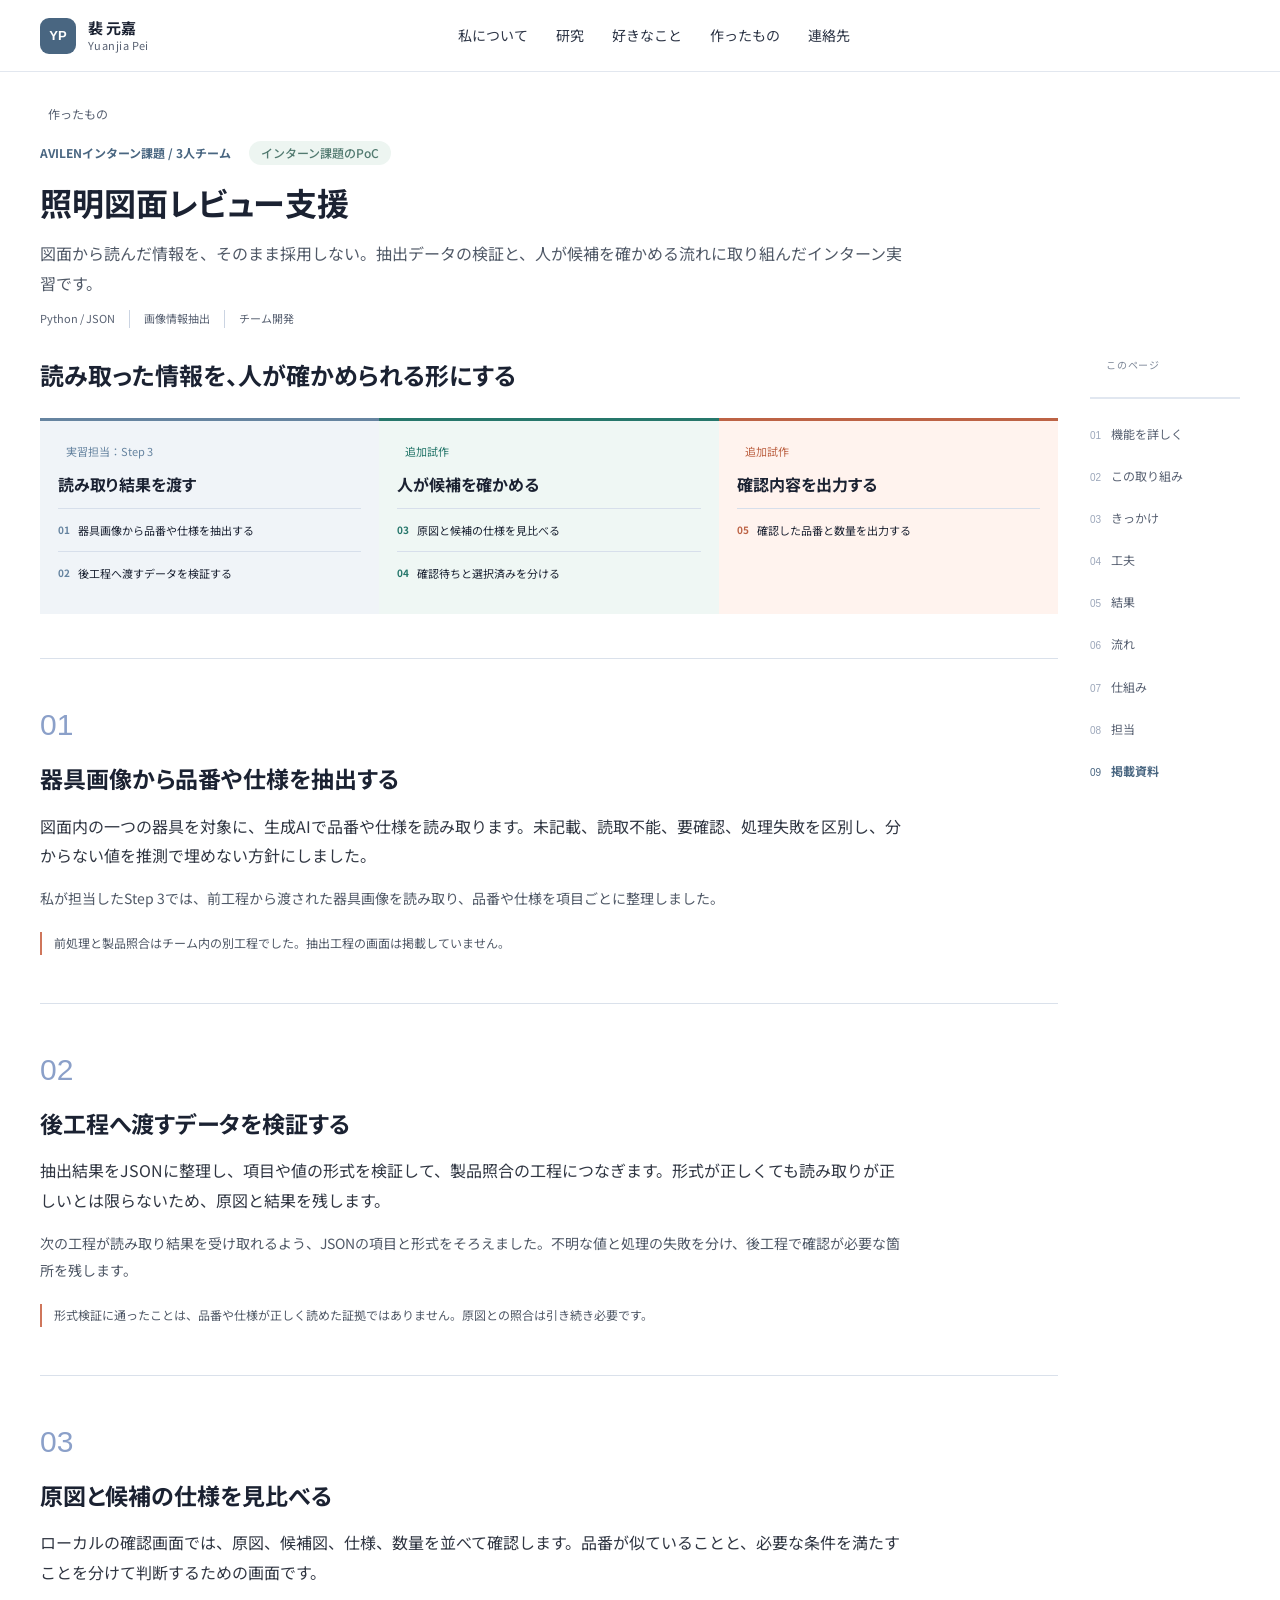
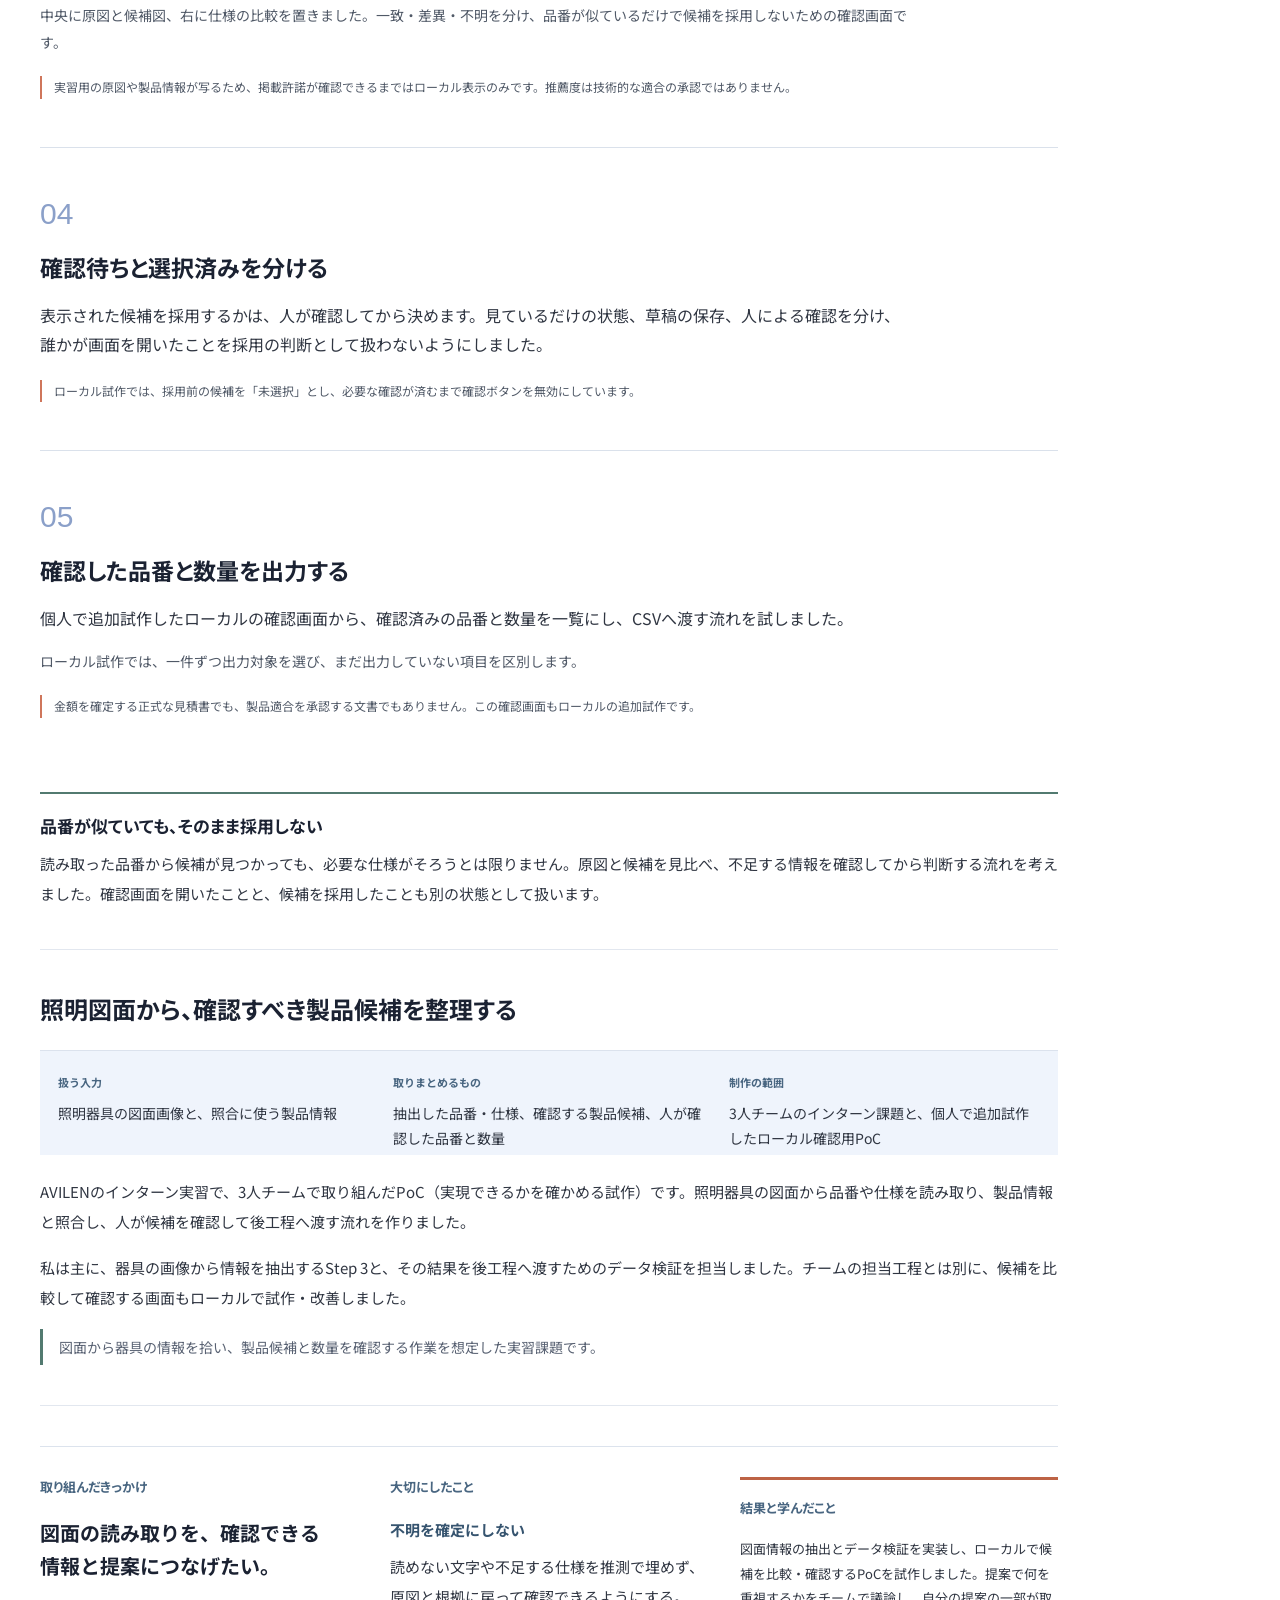
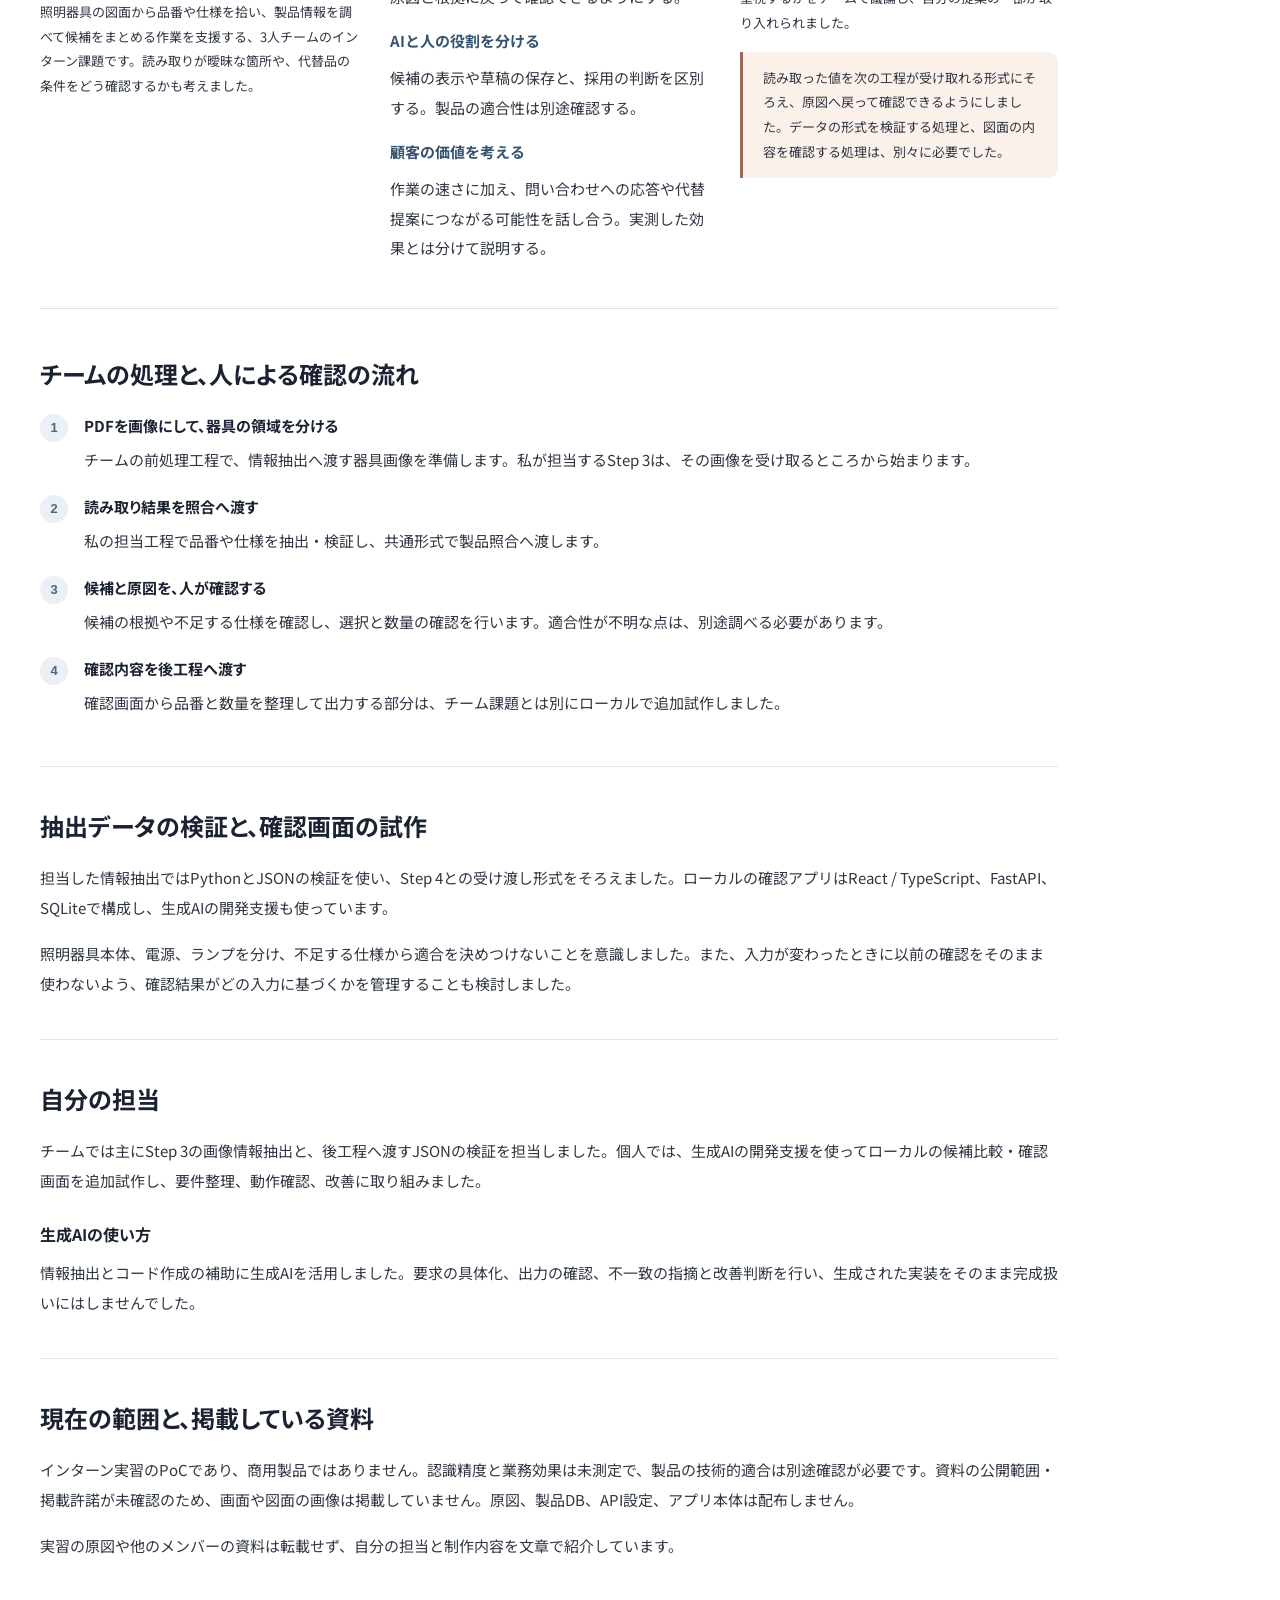
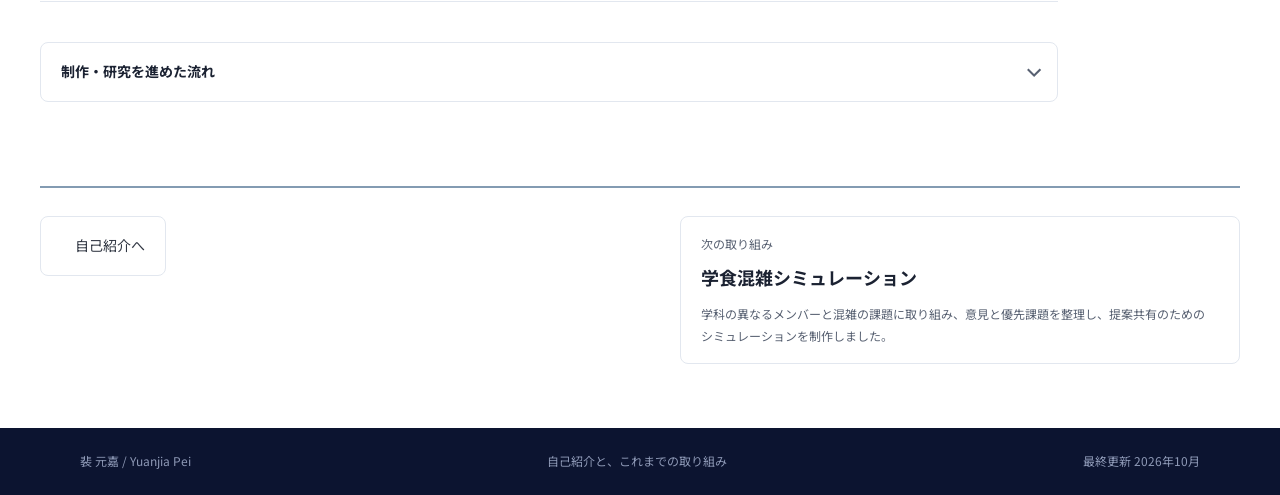
==== commit 58c50341: "Refine Japanese project stories page by page" ====
--- a/projects/avilen.html
+++ b/projects/avilen.html
@@ -8,14 +8,14 @@
 <div class="case-layout"><nav id="project-index" class="case-index" aria-label="このプロジェクトの目次"><p>このページ</p><button class="compact-index-button" data-index-toggle="" aria-controls="project-index" aria-expanded="false" aria-label="目次を開く"><i data-lucide="list" aria-hidden="true"></i><span>目次</span></button><div class="reading-progress" role="progressbar" aria-label="閲覧位置" aria-valuemin="0" aria-valuemax="100" aria-valuenow="0"><span data-read-progress=""></span></div><a href="#capabilities" data-quick-link="capabilities"><span class="index-number">01</span>機能を詳しく</a><a href="#overview" data-quick-link="overview"><span class="index-number">02</span>この取り組み</a><a href="#background" data-quick-link="background"><span class="index-number">03</span>きっかけ</a><a href="#decisions" data-quick-link="decisions"><span class="index-number">04</span>工夫</a><a href="#outcome" data-quick-link="outcome"><span class="index-number">05</span>結果</a><a href="#usage" data-quick-link="usage"><span class="index-number">06</span>流れ</a><a href="#implementation" data-quick-link="implementation"><span class="index-number">07</span>仕組み</a><a href="#ownership" data-quick-link="ownership"><span class="index-number">08</span>担当</a><a href="#scope" data-quick-link="scope"><span class="index-number">09</span>掲載資料</a><button class="quick-top" data-top="" title="ページ上部へ戻る" aria-label="ページ上部へ戻る"><i data-lucide="arrow-up" aria-hidden="true"></i></button></nav><div class="case-content">
 
 
-<section id="capabilities"><h2>読み取った情報を、人が確かめられる形にする</h2><nav class="feature-map grouped-feature-map" aria-label="機能一覧"><div class="feature-group phase-1"><div class="phase-heading"><i data-lucide="scan-text" aria-hidden="true"></i><span>実習担当：Step 3</span></div><h3>読み取り結果を渡す</h3><a href="#feature-avilen-1"><span>01</span>器具画像から品番や仕様を抽出する<i data-lucide="arrow-down-right" aria-hidden="true"></i></a><a href="#feature-avilen-2"><span>02</span>後工程へ渡すデータを検証する<i data-lucide="arrow-down-right" aria-hidden="true"></i></a></div><div class="feature-group phase-2"><div class="phase-heading"><i data-lucide="search-check" aria-hidden="true"></i><span>追加試作</span></div><h3>人が候補を確かめる</h3><a href="#feature-avilen-3"><span>03</span>原図と候補の仕様を見比べる<i data-lucide="arrow-down-right" aria-hidden="true"></i></a><a href="#feature-avilen-4"><span>04</span>確認待ちと選択済みを分ける<i data-lucide="arrow-down-right" aria-hidden="true"></i></a></div><div class="feature-group phase-3"><div class="phase-heading"><i data-lucide="file-output" aria-hidden="true"></i><span>追加試作</span></div><h3>確認内容を出力する</h3><a href="#feature-avilen-5"><span>05</span>確認した品番と数量を出力する<i data-lucide="arrow-down-right" aria-hidden="true"></i></a></div></nav><article id="feature-avilen-1" tabindex="-1" class="feature-chapter without-screen" data-feature-chapter=""><div class="feature-copy"><span class="feature-number">01</span><h3>器具画像から品番や仕様を抽出する</h3><p>図面内の一つの器具を対象に、生成AIで品番や仕様を読み取ります。未記載、読取不能、要確認、処理失敗を区別し、分からない値を推測で埋めない方針にしました。</p><p>私の担当はStep 3です。前工程から渡された器具画像を生成AIで読み取り、品番や仕様を項目ごとに整理しました。書かれていない値を埋めてしまわないことを重視しました。</p><p class="feature-care">チーム全体の前処理や製品照合まで、一人で実装したという説明にはしていません。抽出工程の画面は未掲載です。</p></div><p class="public-media-note">この項目の画面は掲載していません。資料の公開範囲・掲載許諾を確認する必要があります。</p></article><article id="feature-avilen-2" tabindex="-1" class="feature-chapter without-screen" data-feature-chapter=""><div class="feature-copy"><span class="feature-number">02</span><h3>後工程へ渡すデータを検証する</h3><p>抽出結果をJSONに整理し、項目や値の形式を検証して、製品照合の工程につなぎます。形式が正しくても読み取りが正しいとは限らないため、原図と結果を残します。</p><p>次の工程が読み取り結果を受け取れるよう、JSONの項目と形式をそろえました。不明な値と処理の失敗を分け、後工程で確認が必要な箇所を残します。</p><p class="feature-care">形式検証に通ったことは、品番や仕様が正しく読めた証拠ではありません。原図との照合は引き続き必要です。</p></div><p class="public-media-note">この項目の画面は掲載していません。資料の公開範囲・掲載許諾を確認する必要があります。</p></article><article id="feature-avilen-3" tabindex="-1" class="feature-chapter  without-screen" data-feature-chapter=""><div class="feature-copy"><span class="feature-number">03</span><h3>原図と候補の仕様を見比べる</h3><p>ローカルの確認画面では、原図、候補図、仕様、数量を並べて確認します。品番が似ていることと、必要な条件を満たすことを分けて判断するための画面です。</p><p>中央に原図と候補図、右に仕様の比較を置きました。一致・差異・不明を分け、品番が似ているだけで候補を採用しないための確認画面です。</p><p class="feature-care">実習用の原図や製品情報が写るため、掲載許諾が確認できるまではローカル表示のみです。推薦度は技術的な適合の承認ではありません。</p></div><p class="public-media-note">この項目の画面は掲載していません。資料の公開範囲・掲載許諾を確認する必要があります。</p></article><article id="feature-avilen-4" tabindex="-1" class="feature-chapter  without-screen" data-feature-chapter=""><div class="feature-copy"><span class="feature-number">04</span><h3>確認待ちと選択済みを分ける</h3><p>表示された候補を採用するかは、人が確認してから決めます。見ているだけの状態、草稿の保存、人による確認を分け、誰かが画面を開いたことを採用の判断として扱わないようにしました。</p><p>候補を見るだけの状態と、草稿の保存、品番・数量の確認を分けています。数量を確認し、必要な操作を済ませてから後工程へ進む形を試作しました。</p><p class="feature-care">ローカル試作では、採用前の候補を「未選択」とし、必要な確認が済むまで確認ボタンを無効にしています。画面を開いただけで確認済みにはしません。</p></div><p class="public-media-note">この項目の画面は掲載していません。資料の公開範囲・掲載許諾を確認する必要があります。</p></article><article id="feature-avilen-5" tabindex="-1" class="feature-chapter  without-screen" data-feature-chapter=""><div class="feature-copy"><span class="feature-number">05</span><h3>確認した品番と数量を出力する</h3><p>ローカル実習デモでは、確認済みの品番・数量をCSV出力用のデータとして取りまとめる流れを試しました。価格や金額を含む正式な見積書でも、技術的な適合を承認する文書でもありません。</p><p>確認した品番と数量を一覧にし、CSVに渡す対象を確認します。ローカル試作では、一件ずつ出力対象を選び、まだ出力していない項目を区別します。</p><p class="feature-care">金額を確定する正式な見積書でも、製品適合を承認する文書でもありません。この確認画面もローカルの追加試作です。</p></div><p class="public-media-note">この項目の画面は掲載していません。資料の公開範囲・掲載許諾を確認する必要があります。</p></article><div class="usage-example"><h3>品番が似ていても、そのまま採用しない</h3><p>読み取った品番から候補が見つかっても、必要な仕様がそろうとは限りません。原図と候補を見比べ、不足する情報を確認してから判断する流れを考えました。確認画面を開いたことと、候補を採用したことも別の状態として扱います。</p></div></section>
-<section id="overview"><h2>照明図面から、確認すべき製品候補を整理する</h2><dl class="project-brief"><div><dt>扱う入力</dt><dd>照明器具の図面画像と、照合に使う製品情報</dd></div><div><dt>取りまとめるもの</dt><dd>抽出した品番・仕様、確認する製品候補、人が確認した品番と数量</dd></div><div><dt>制作の範囲</dt><dd>3人チームのインターン課題と、個人で追加試作したローカル確認用PoC</dd></div></dl><p>AVILENのインターン実習で、3人チームで取り組んだPoC（実現できるかを確かめる試作）です。照明器具の図面から品番や仕様を読み取り、製品情報と照合し、人が候補を確認して後工程へ渡す流れを作りました。</p><p>私は主に、器具の画像から情報を抽出するStep 3と、その結果を後工程へ渡すためのデータ検証を担当しました。チームの担当工程とは別に、候補を比較して確認する画面もローカルで試作・改善しました。</p><p class="project-audience">図面から器具の情報を拾い、製品候補や数量を確認する作業を想定した実習課題です。商用製品や正式な見積システムとして導入されたものではありません。</p></section>
-<div class="story-case-notes"><section id="background"><h2>取り組んだきっかけ</h2><p class="motivation-lead">図面の読み取りを、確認できる情報と提案につなげたい。</p><p>照明器具の図面から品番や仕様を拾い、製品情報を調べて候補をまとめる作業を支援する、3人チームのインターン課題です。読み取りが曖昧な箇所や、代替品の条件をどう確認するかも考えました。</p></section><section id="decisions"><h2>大切にしたこと</h2><dl class="decision-list"><div><dt>不明を確定にしない</dt><dd>読めない文字や不足する仕様を推測で埋めず、原図と根拠に戻って確認できるようにする。</dd></div><div><dt>AIと人の役割を分ける</dt><dd>候補の表示や草稿の保存と、採用の判断を区別する。製品の適合性は別途確認する。</dd></div><div><dt>顧客の価値を考える</dt><dd>作業の速さに加え、問い合わせへの応答や代替提案につながる可能性を話し合う。実測した効果とは分けて説明する。</dd></div></dl></section><section id="outcome"><h2>結果と学んだこと</h2><p>図面情報の抽出とデータ検証を実装し、ローカルで候補を比較・確認するPoCを試作しました。提案で何を重視するかをチームで議論し、自分の提案の一部が取り入れられました。</p><p class="learning">情報を抽出できれば完成、というわけではありませんでした。次の工程が受け取れるデータにそろえ、原図へ戻って確認できるようにする必要がありました。チームで目的を共有することも学んだ点です。</p></section></div>
-<section id="usage"><h2>チームの処理と、人による確認の流れ</h2><ol class="process-list usage-list "><li><h3>PDFを画像にして、器具の領域を分ける</h3><p>チームで工程を分け、情報抽出へ渡す器具画像を準備します。この前処理すべてを私一人で担当したわけではありません。</p></li><li><h3>読み取り結果を照合へ渡す</h3><p>私の担当工程で品番や仕様を抽出・検証し、共通形式で製品照合へ渡します。</p></li><li><h3>候補と原図を、人が確認する</h3><p>候補の根拠や不足する仕様を確認し、選択と数量の確認を行います。適合性が不明な点は、別途調べる必要があります。</p></li><li><h3>確認内容を後工程へ渡す</h3><p>確認画面から品番と数量を整理して出力する部分は、チーム課題とは別にローカルで追加試作しました。</p></li></ol></section>
+<section id="capabilities"><h2>読み取った情報を、人が確かめられる形にする</h2><nav class="feature-map grouped-feature-map" aria-label="機能一覧"><div class="feature-group phase-1"><div class="phase-heading"><i data-lucide="scan-text" aria-hidden="true"></i><span>実習担当：Step 3</span></div><h3>読み取り結果を渡す</h3><a href="#feature-avilen-1"><span>01</span>器具画像から品番や仕様を抽出する<i data-lucide="arrow-down-right" aria-hidden="true"></i></a><a href="#feature-avilen-2"><span>02</span>後工程へ渡すデータを検証する<i data-lucide="arrow-down-right" aria-hidden="true"></i></a></div><div class="feature-group phase-2"><div class="phase-heading"><i data-lucide="search-check" aria-hidden="true"></i><span>追加試作</span></div><h3>人が候補を確かめる</h3><a href="#feature-avilen-3"><span>03</span>原図と候補の仕様を見比べる<i data-lucide="arrow-down-right" aria-hidden="true"></i></a><a href="#feature-avilen-4"><span>04</span>確認待ちと選択済みを分ける<i data-lucide="arrow-down-right" aria-hidden="true"></i></a></div><div class="feature-group phase-3"><div class="phase-heading"><i data-lucide="file-output" aria-hidden="true"></i><span>追加試作</span></div><h3>確認内容を出力する</h3><a href="#feature-avilen-5"><span>05</span>確認した品番と数量を出力する<i data-lucide="arrow-down-right" aria-hidden="true"></i></a></div></nav><article id="feature-avilen-1" tabindex="-1" class="feature-chapter without-screen" data-feature-chapter=""><div class="feature-copy"><span class="feature-number">01</span><h3>器具画像から品番や仕様を抽出する</h3><p>図面内の一つの器具を対象に、生成AIで品番や仕様を読み取ります。未記載、読取不能、要確認、処理失敗を区別し、分からない値を推測で埋めない方針にしました。</p><p>私が担当したStep 3では、前工程から渡された器具画像を読み取り、品番や仕様を項目ごとに整理しました。</p><p class="feature-care">前処理と製品照合はチーム内の別工程でした。抽出工程の画面は掲載していません。</p></div></article><article id="feature-avilen-2" tabindex="-1" class="feature-chapter without-screen" data-feature-chapter=""><div class="feature-copy"><span class="feature-number">02</span><h3>後工程へ渡すデータを検証する</h3><p>抽出結果をJSONに整理し、項目や値の形式を検証して、製品照合の工程につなぎます。形式が正しくても読み取りが正しいとは限らないため、原図と結果を残します。</p><p>次の工程が読み取り結果を受け取れるよう、JSONの項目と形式をそろえました。不明な値と処理の失敗を分け、後工程で確認が必要な箇所を残します。</p><p class="feature-care">形式検証に通ったことは、品番や仕様が正しく読めた証拠ではありません。原図との照合は引き続き必要です。</p></div></article><article id="feature-avilen-3" tabindex="-1" class="feature-chapter  without-screen" data-feature-chapter=""><div class="feature-copy"><span class="feature-number">03</span><h3>原図と候補の仕様を見比べる</h3><p>ローカルの確認画面では、原図、候補図、仕様、数量を並べて確認します。品番が似ていることと、必要な条件を満たすことを分けて判断するための画面です。</p><p>中央に原図と候補図、右に仕様の比較を置きました。一致・差異・不明を分け、品番が似ているだけで候補を採用しないための確認画面です。</p><p class="feature-care">実習用の原図や製品情報が写るため、掲載許諾が確認できるまではローカル表示のみです。推薦度は技術的な適合の承認ではありません。</p></div></article><article id="feature-avilen-4" tabindex="-1" class="feature-chapter  without-screen" data-feature-chapter=""><div class="feature-copy"><span class="feature-number">04</span><h3>確認待ちと選択済みを分ける</h3><p>表示された候補を採用するかは、人が確認してから決めます。見ているだけの状態、草稿の保存、人による確認を分け、誰かが画面を開いたことを採用の判断として扱わないようにしました。</p><p class="feature-care">ローカル試作では、採用前の候補を「未選択」とし、必要な確認が済むまで確認ボタンを無効にしています。</p></div></article><article id="feature-avilen-5" tabindex="-1" class="feature-chapter  without-screen" data-feature-chapter=""><div class="feature-copy"><span class="feature-number">05</span><h3>確認した品番と数量を出力する</h3><p>個人で追加試作したローカルの確認画面から、確認済みの品番と数量を一覧にし、CSVへ渡す流れを試しました。</p><p>ローカル試作では、一件ずつ出力対象を選び、まだ出力していない項目を区別します。</p><p class="feature-care">金額を確定する正式な見積書でも、製品適合を承認する文書でもありません。この確認画面もローカルの追加試作です。</p></div></article><div class="usage-example"><h3>品番が似ていても、そのまま採用しない</h3><p>読み取った品番から候補が見つかっても、必要な仕様がそろうとは限りません。原図と候補を見比べ、不足する情報を確認してから判断する流れを考えました。確認画面を開いたことと、候補を採用したことも別の状態として扱います。</p></div></section>
+<section id="overview"><h2>照明図面から、確認すべき製品候補を整理する</h2><dl class="project-brief"><div><dt>扱う入力</dt><dd>照明器具の図面画像と、照合に使う製品情報</dd></div><div><dt>取りまとめるもの</dt><dd>抽出した品番・仕様、確認する製品候補、人が確認した品番と数量</dd></div><div><dt>制作の範囲</dt><dd>3人チームのインターン課題と、個人で追加試作したローカル確認用PoC</dd></div></dl><p>AVILENのインターン実習で、3人チームで取り組んだPoC（実現できるかを確かめる試作）です。照明器具の図面から品番や仕様を読み取り、製品情報と照合し、人が候補を確認して後工程へ渡す流れを作りました。</p><p>私は主に、器具の画像から情報を抽出するStep 3と、その結果を後工程へ渡すためのデータ検証を担当しました。チームの担当工程とは別に、候補を比較して確認する画面もローカルで試作・改善しました。</p><p class="project-audience">図面から器具の情報を拾い、製品候補と数量を確認する作業を想定した実習課題です。</p></section>
+<div class="story-case-notes"><section id="background"><h2>取り組んだきっかけ</h2><p class="motivation-lead">図面の読み取りを、確認できる情報と提案につなげたい。</p><p>照明器具の図面から品番や仕様を拾い、製品情報を調べて候補をまとめる作業を支援する、3人チームのインターン課題です。読み取りが曖昧な箇所や、代替品の条件をどう確認するかも考えました。</p></section><section id="decisions"><h2>大切にしたこと</h2><dl class="decision-list"><div><dt>不明を確定にしない</dt><dd>読めない文字や不足する仕様を推測で埋めず、原図と根拠に戻って確認できるようにする。</dd></div><div><dt>AIと人の役割を分ける</dt><dd>候補の表示や草稿の保存と、採用の判断を区別する。製品の適合性は別途確認する。</dd></div><div><dt>顧客の価値を考える</dt><dd>作業の速さに加え、問い合わせへの応答や代替提案につながる可能性を話し合う。実測した効果とは分けて説明する。</dd></div></dl></section><section id="outcome"><h2>結果と学んだこと</h2><p>図面情報の抽出とデータ検証を実装し、ローカルで候補を比較・確認するPoCを試作しました。提案で何を重視するかをチームで議論し、自分の提案の一部が取り入れられました。</p><p class="learning">読み取った値を次の工程が受け取れる形式にそろえ、原図へ戻って確認できるようにしました。データの形式を検証する処理と、図面の内容を確認する処理は、別々に必要でした。</p></section></div>
+<section id="usage"><h2>チームの処理と、人による確認の流れ</h2><ol class="process-list usage-list "><li><h3>PDFを画像にして、器具の領域を分ける</h3><p>チームの前処理工程で、情報抽出へ渡す器具画像を準備します。私が担当するStep 3は、その画像を受け取るところから始まります。</p></li><li><h3>読み取り結果を照合へ渡す</h3><p>私の担当工程で品番や仕様を抽出・検証し、共通形式で製品照合へ渡します。</p></li><li><h3>候補と原図を、人が確認する</h3><p>候補の根拠や不足する仕様を確認し、選択と数量の確認を行います。適合性が不明な点は、別途調べる必要があります。</p></li><li><h3>確認内容を後工程へ渡す</h3><p>確認画面から品番と数量を整理して出力する部分は、チーム課題とは別にローカルで追加試作しました。</p></li></ol></section>
 
 <section id="implementation"><h2>抽出データの検証と、確認画面の試作</h2><p>担当した情報抽出ではPythonとJSONの検証を使い、Step 4との受け渡し形式をそろえました。ローカルの確認アプリはReact / TypeScript、FastAPI、SQLiteで構成し、生成AIの開発支援も使っています。</p><p>照明器具本体、電源、ランプを分け、不足する仕様から適合を決めつけないことを意識しました。また、入力が変わったときに以前の確認をそのまま使わないよう、確認結果がどの入力に基づくかを管理することも検討しました。</p></section>
 
-<section id="ownership"><h2>自分の担当</h2><p>主にStep 3の画像情報抽出と、後工程へ渡すJSONの検証を担当しました。生成AIの開発支援を使い、ローカルの候補比較・確認画面についても、要件整理、動作確認、改善に取り組みました。チーム全体の成果と自分の担当は分けて説明しています。</p><h3 class="ai-heading">生成AIの使い方</h3><p>情報抽出とコード作成の補助に生成AIを活用しました。要求の具体化、出力の確認、不一致の指摘と改善判断を行い、生成された実装をそのまま完成扱いにはしませんでした。</p></section>
+<section id="ownership"><h2>自分の担当</h2><p>チームでは主にStep 3の画像情報抽出と、後工程へ渡すJSONの検証を担当しました。個人では、生成AIの開発支援を使ってローカルの候補比較・確認画面を追加試作し、要件整理、動作確認、改善に取り組みました。</p><h3 class="ai-heading">生成AIの使い方</h3><p>情報抽出とコード作成の補助に生成AIを活用しました。要求の具体化、出力の確認、不一致の指摘と改善判断を行い、生成された実装をそのまま完成扱いにはしませんでした。</p></section>
 <section id="scope"><h2>現在の範囲と、掲載している資料</h2><p>インターン実習のPoCであり、商用製品ではありません。認識精度と業務効果は未測定で、製品の技術的適合は別途確認が必要です。資料の公開範囲・掲載許諾が未確認のため、画面や図面の画像は掲載していません。原図、製品DB、API設定、アプリ本体は配布しません。</p><p>実習の原図や他のメンバーの資料は転載せず、自分の担当と制作内容を文章で紹介しています。</p></section>
 <details class="contribution"><summary>制作・研究を進めた流れ</summary><ol class="process-list"><li><h3>工程と受け渡しを整理する</h3><p>PDFの画像化、領域分割、情報抽出、製品照合、人による確認を分け、担当工程から次の工程へ渡すJSONの形式を確認しました。</p></li><li><h3>抽出結果を検証する</h3><p>品番や仕様の抽出に生成AIを利用し、未記載、読取不能、要確認、処理失敗を区別しました。元の画像と記録を残し、形式の検証だけで読み取りを正解扱いにしないようにしました。</p></li><li><h3>確認と提案の流れを改善する</h3><p>ローカルで候補を比較・確認する流れを試作・改善しました。チームの提案では、効率化に加え、顧客への応答や代替提案の価値も議論しました。</p></li></ol></details></div></div><div class="project-next"><a href="../index.html"><i data-lucide="arrow-left" aria-hidden="true"></i>自己紹介へ</a><a href="sdpbl.html"><span>次の取り組み<strong>学食混雑シミュレーション</strong><small>学科の異なるメンバーと混雑の課題に取り組み、意見と優先課題を整理し、提案共有のためのシミュレーションを制作しました。</small></span><i data-lucide="arrow-right" aria-hidden="true"></i></a></div></div></main><p class="toast" data-toast="" role="status" aria-live="polite"></p><footer class="site-footer"><div class="container footer-inner"><a href="../index.html">裴 元嘉 / Yuanjia Pei</a><span>自己紹介と、これまでの取り組み</span><small>最終更新 2026年10月</small></div></footer>
 <dialog id="visual-dialog" aria-labelledby="visual-title"><div class="dialog-top"><h2 id="visual-title">プロジェクトの画面</h2><div class="dialog-tools"><button class="icon-button" data-zoom="" title="原寸で表示" aria-label="原寸で表示" aria-pressed="false"><i data-lucide="zoom-in" aria-hidden="true"></i></button><button class="icon-button" data-close="" title="閉じる" aria-label="閉じる"><i data-lucide="x" aria-hidden="true"></i></button></div></div><div id="visual-content" tabindex="0" role="region" aria-label="プロジェクト画像"></div><p id="visual-caption"></p></dialog>
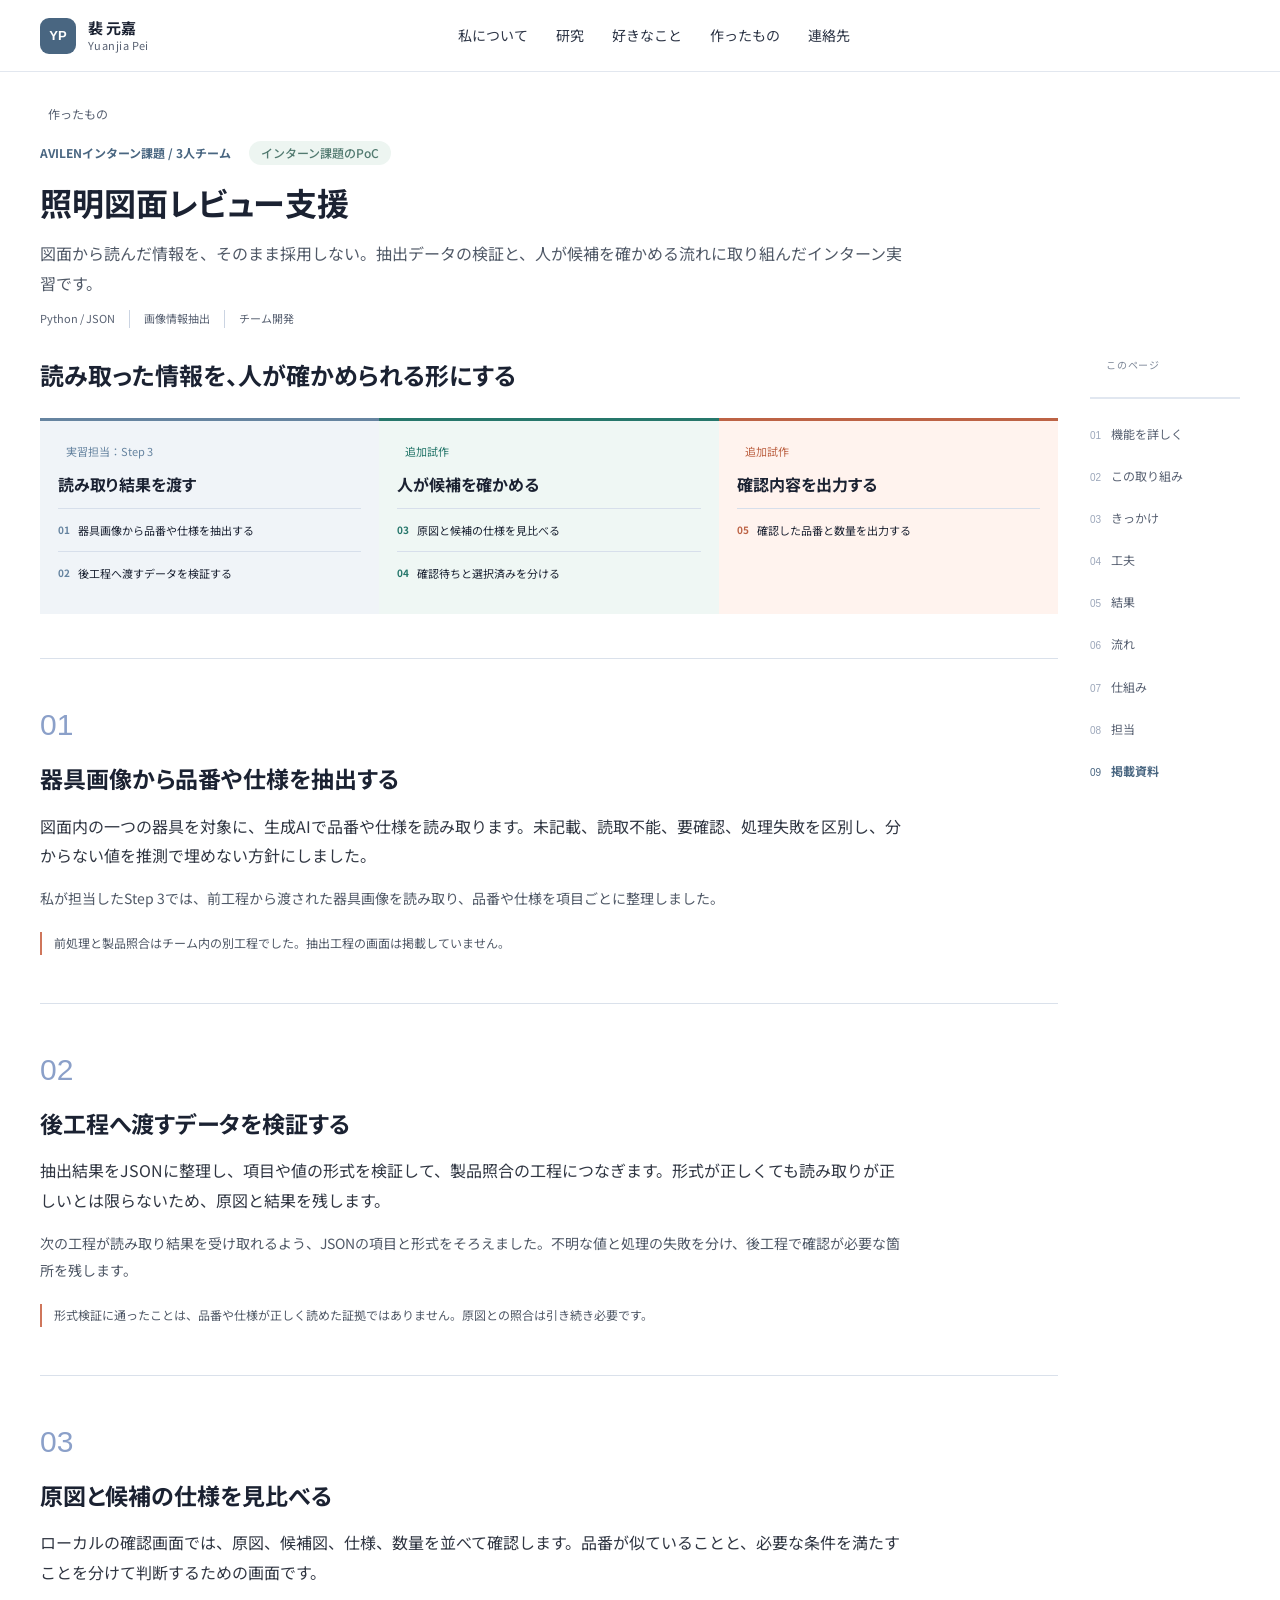
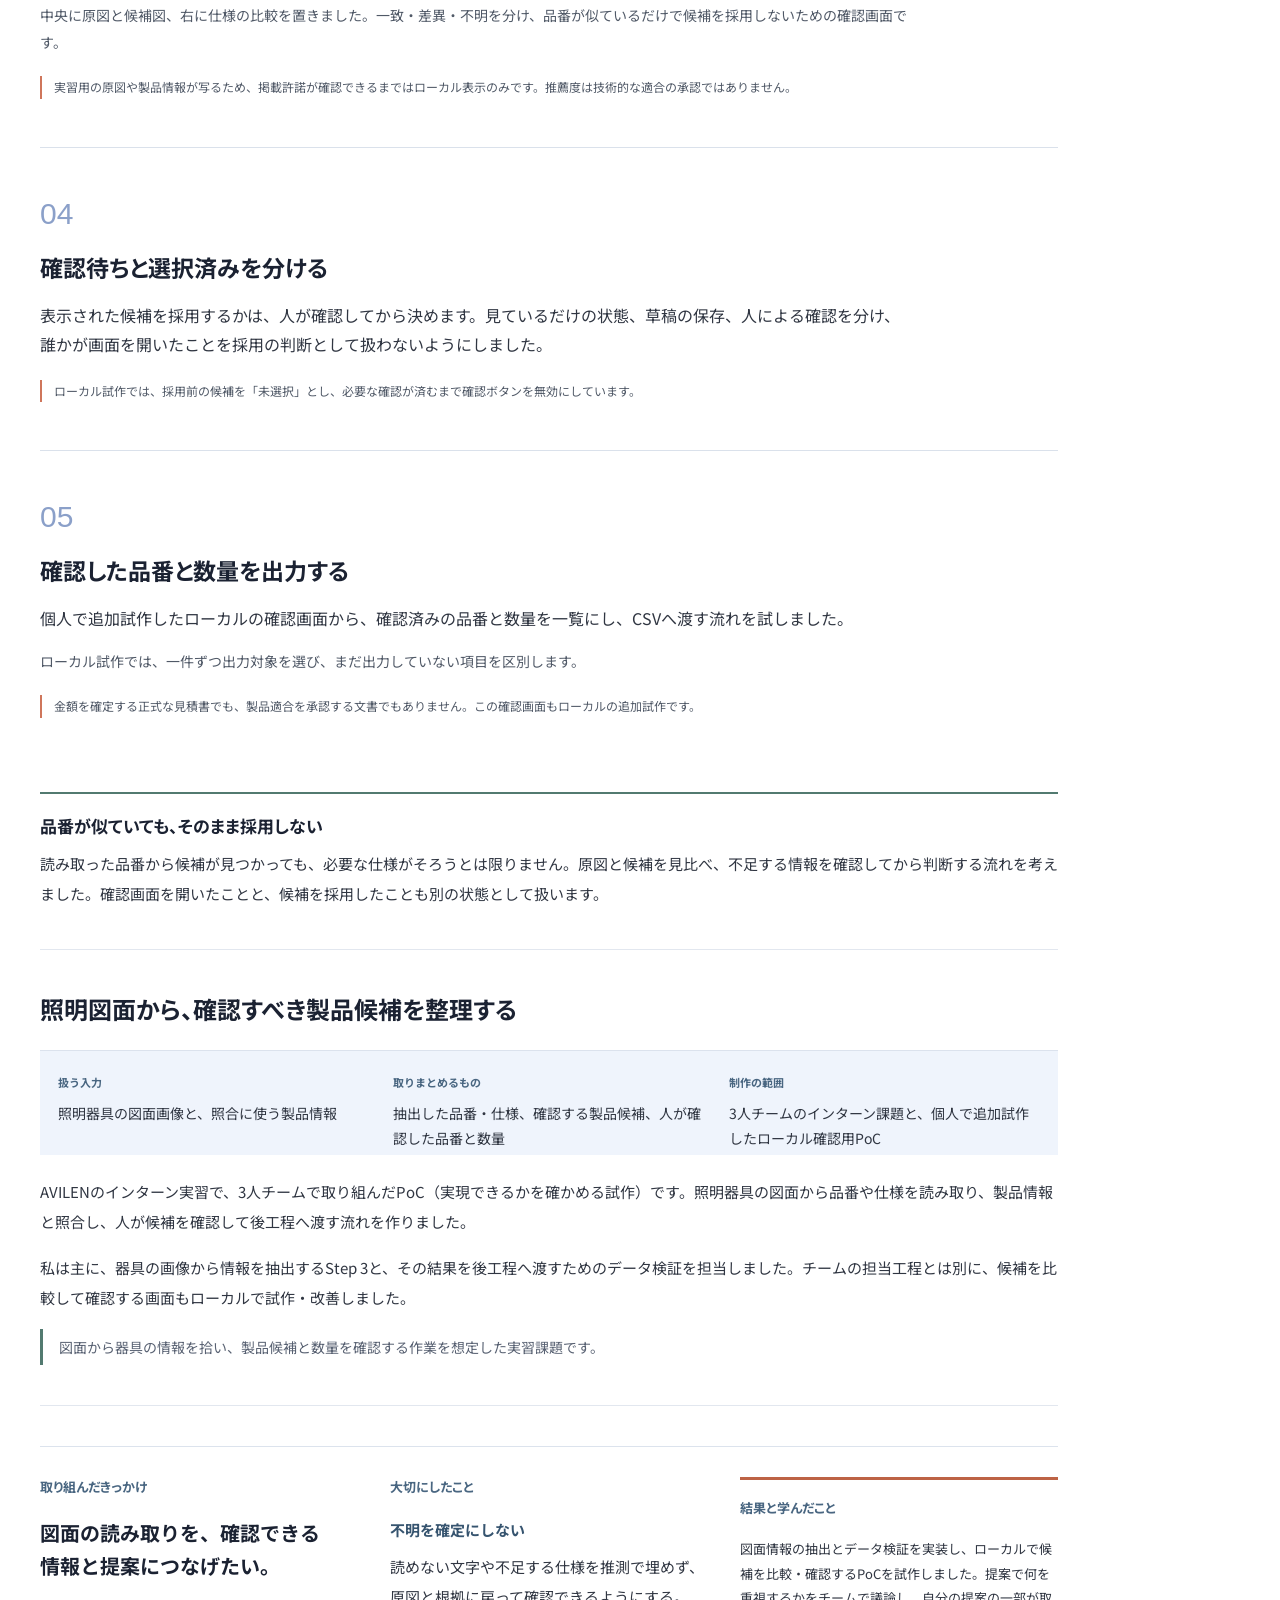
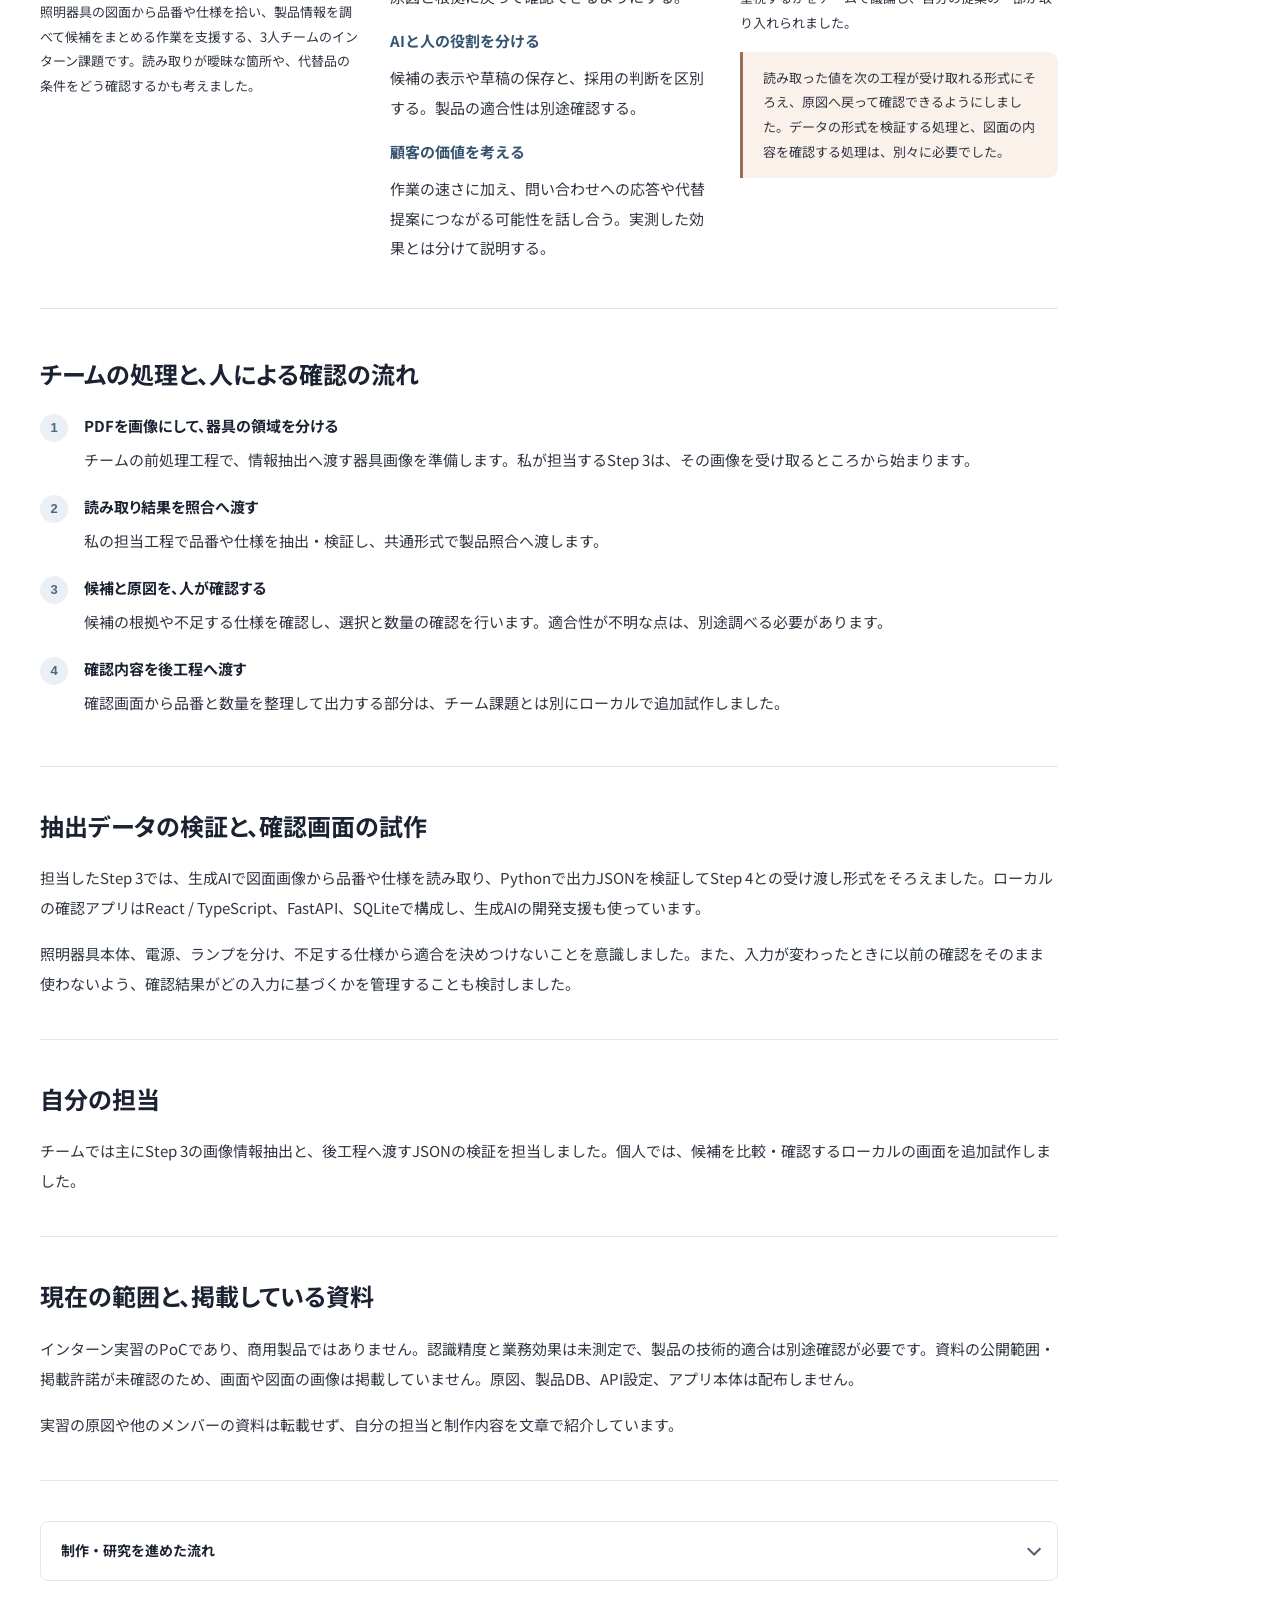
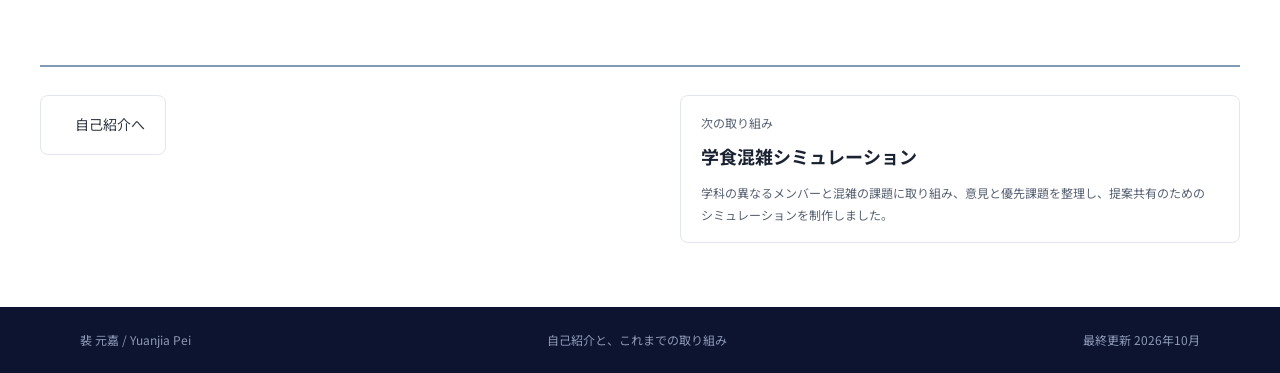
==== commit 704806f9: "Remove repetitive project credit blocks and retain concrete responsibilities" ====
--- a/projects/avilen.html
+++ b/projects/avilen.html
@@ -13,9 +13,9 @@
 <div class="story-case-notes"><section id="background"><h2>取り組んだきっかけ</h2><p class="motivation-lead">図面の読み取りを、確認できる情報と提案につなげたい。</p><p>照明器具の図面から品番や仕様を拾い、製品情報を調べて候補をまとめる作業を支援する、3人チームのインターン課題です。読み取りが曖昧な箇所や、代替品の条件をどう確認するかも考えました。</p></section><section id="decisions"><h2>大切にしたこと</h2><dl class="decision-list"><div><dt>不明を確定にしない</dt><dd>読めない文字や不足する仕様を推測で埋めず、原図と根拠に戻って確認できるようにする。</dd></div><div><dt>AIと人の役割を分ける</dt><dd>候補の表示や草稿の保存と、採用の判断を区別する。製品の適合性は別途確認する。</dd></div><div><dt>顧客の価値を考える</dt><dd>作業の速さに加え、問い合わせへの応答や代替提案につながる可能性を話し合う。実測した効果とは分けて説明する。</dd></div></dl></section><section id="outcome"><h2>結果と学んだこと</h2><p>図面情報の抽出とデータ検証を実装し、ローカルで候補を比較・確認するPoCを試作しました。提案で何を重視するかをチームで議論し、自分の提案の一部が取り入れられました。</p><p class="learning">読み取った値を次の工程が受け取れる形式にそろえ、原図へ戻って確認できるようにしました。データの形式を検証する処理と、図面の内容を確認する処理は、別々に必要でした。</p></section></div>
 <section id="usage"><h2>チームの処理と、人による確認の流れ</h2><ol class="process-list usage-list "><li><h3>PDFを画像にして、器具の領域を分ける</h3><p>チームの前処理工程で、情報抽出へ渡す器具画像を準備します。私が担当するStep 3は、その画像を受け取るところから始まります。</p></li><li><h3>読み取り結果を照合へ渡す</h3><p>私の担当工程で品番や仕様を抽出・検証し、共通形式で製品照合へ渡します。</p></li><li><h3>候補と原図を、人が確認する</h3><p>候補の根拠や不足する仕様を確認し、選択と数量の確認を行います。適合性が不明な点は、別途調べる必要があります。</p></li><li><h3>確認内容を後工程へ渡す</h3><p>確認画面から品番と数量を整理して出力する部分は、チーム課題とは別にローカルで追加試作しました。</p></li></ol></section>
 
-<section id="implementation"><h2>抽出データの検証と、確認画面の試作</h2><p>担当した情報抽出ではPythonとJSONの検証を使い、Step 4との受け渡し形式をそろえました。ローカルの確認アプリはReact / TypeScript、FastAPI、SQLiteで構成し、生成AIの開発支援も使っています。</p><p>照明器具本体、電源、ランプを分け、不足する仕様から適合を決めつけないことを意識しました。また、入力が変わったときに以前の確認をそのまま使わないよう、確認結果がどの入力に基づくかを管理することも検討しました。</p></section>
+<section id="implementation"><h2>抽出データの検証と、確認画面の試作</h2><p>担当したStep 3では、生成AIで図面画像から品番や仕様を読み取り、Pythonで出力JSONを検証してStep 4との受け渡し形式をそろえました。ローカルの確認アプリはReact / TypeScript、FastAPI、SQLiteで構成し、生成AIの開発支援も使っています。</p><p>照明器具本体、電源、ランプを分け、不足する仕様から適合を決めつけないことを意識しました。また、入力が変わったときに以前の確認をそのまま使わないよう、確認結果がどの入力に基づくかを管理することも検討しました。</p></section>
 
-<section id="ownership"><h2>自分の担当</h2><p>チームでは主にStep 3の画像情報抽出と、後工程へ渡すJSONの検証を担当しました。個人では、生成AIの開発支援を使ってローカルの候補比較・確認画面を追加試作し、要件整理、動作確認、改善に取り組みました。</p><h3 class="ai-heading">生成AIの使い方</h3><p>情報抽出とコード作成の補助に生成AIを活用しました。要求の具体化、出力の確認、不一致の指摘と改善判断を行い、生成された実装をそのまま完成扱いにはしませんでした。</p></section>
+<section id="ownership"><h2>自分の担当</h2><p>チームでは主にStep 3の画像情報抽出と、後工程へ渡すJSONの検証を担当しました。個人では、候補を比較・確認するローカルの画面を追加試作しました。</p></section>
 <section id="scope"><h2>現在の範囲と、掲載している資料</h2><p>インターン実習のPoCであり、商用製品ではありません。認識精度と業務効果は未測定で、製品の技術的適合は別途確認が必要です。資料の公開範囲・掲載許諾が未確認のため、画面や図面の画像は掲載していません。原図、製品DB、API設定、アプリ本体は配布しません。</p><p>実習の原図や他のメンバーの資料は転載せず、自分の担当と制作内容を文章で紹介しています。</p></section>
 <details class="contribution"><summary>制作・研究を進めた流れ</summary><ol class="process-list"><li><h3>工程と受け渡しを整理する</h3><p>PDFの画像化、領域分割、情報抽出、製品照合、人による確認を分け、担当工程から次の工程へ渡すJSONの形式を確認しました。</p></li><li><h3>抽出結果を検証する</h3><p>品番や仕様の抽出に生成AIを利用し、未記載、読取不能、要確認、処理失敗を区別しました。元の画像と記録を残し、形式の検証だけで読み取りを正解扱いにしないようにしました。</p></li><li><h3>確認と提案の流れを改善する</h3><p>ローカルで候補を比較・確認する流れを試作・改善しました。チームの提案では、効率化に加え、顧客への応答や代替提案の価値も議論しました。</p></li></ol></details></div></div><div class="project-next"><a href="../index.html"><i data-lucide="arrow-left" aria-hidden="true"></i>自己紹介へ</a><a href="sdpbl.html"><span>次の取り組み<strong>学食混雑シミュレーション</strong><small>学科の異なるメンバーと混雑の課題に取り組み、意見と優先課題を整理し、提案共有のためのシミュレーションを制作しました。</small></span><i data-lucide="arrow-right" aria-hidden="true"></i></a></div></div></main><p class="toast" data-toast="" role="status" aria-live="polite"></p><footer class="site-footer"><div class="container footer-inner"><a href="../index.html">裴 元嘉 / Yuanjia Pei</a><span>自己紹介と、これまでの取り組み</span><small>最終更新 2026年10月</small></div></footer>
 <dialog id="visual-dialog" aria-labelledby="visual-title"><div class="dialog-top"><h2 id="visual-title">プロジェクトの画面</h2><div class="dialog-tools"><button class="icon-button" data-zoom="" title="原寸で表示" aria-label="原寸で表示" aria-pressed="false"><i data-lucide="zoom-in" aria-hidden="true"></i></button><button class="icon-button" data-close="" title="閉じる" aria-label="閉じる"><i data-lucide="x" aria-hidden="true"></i></button></div></div><div id="visual-content" tabindex="0" role="region" aria-label="プロジェクト画像"></div><p id="visual-caption"></p></dialog>
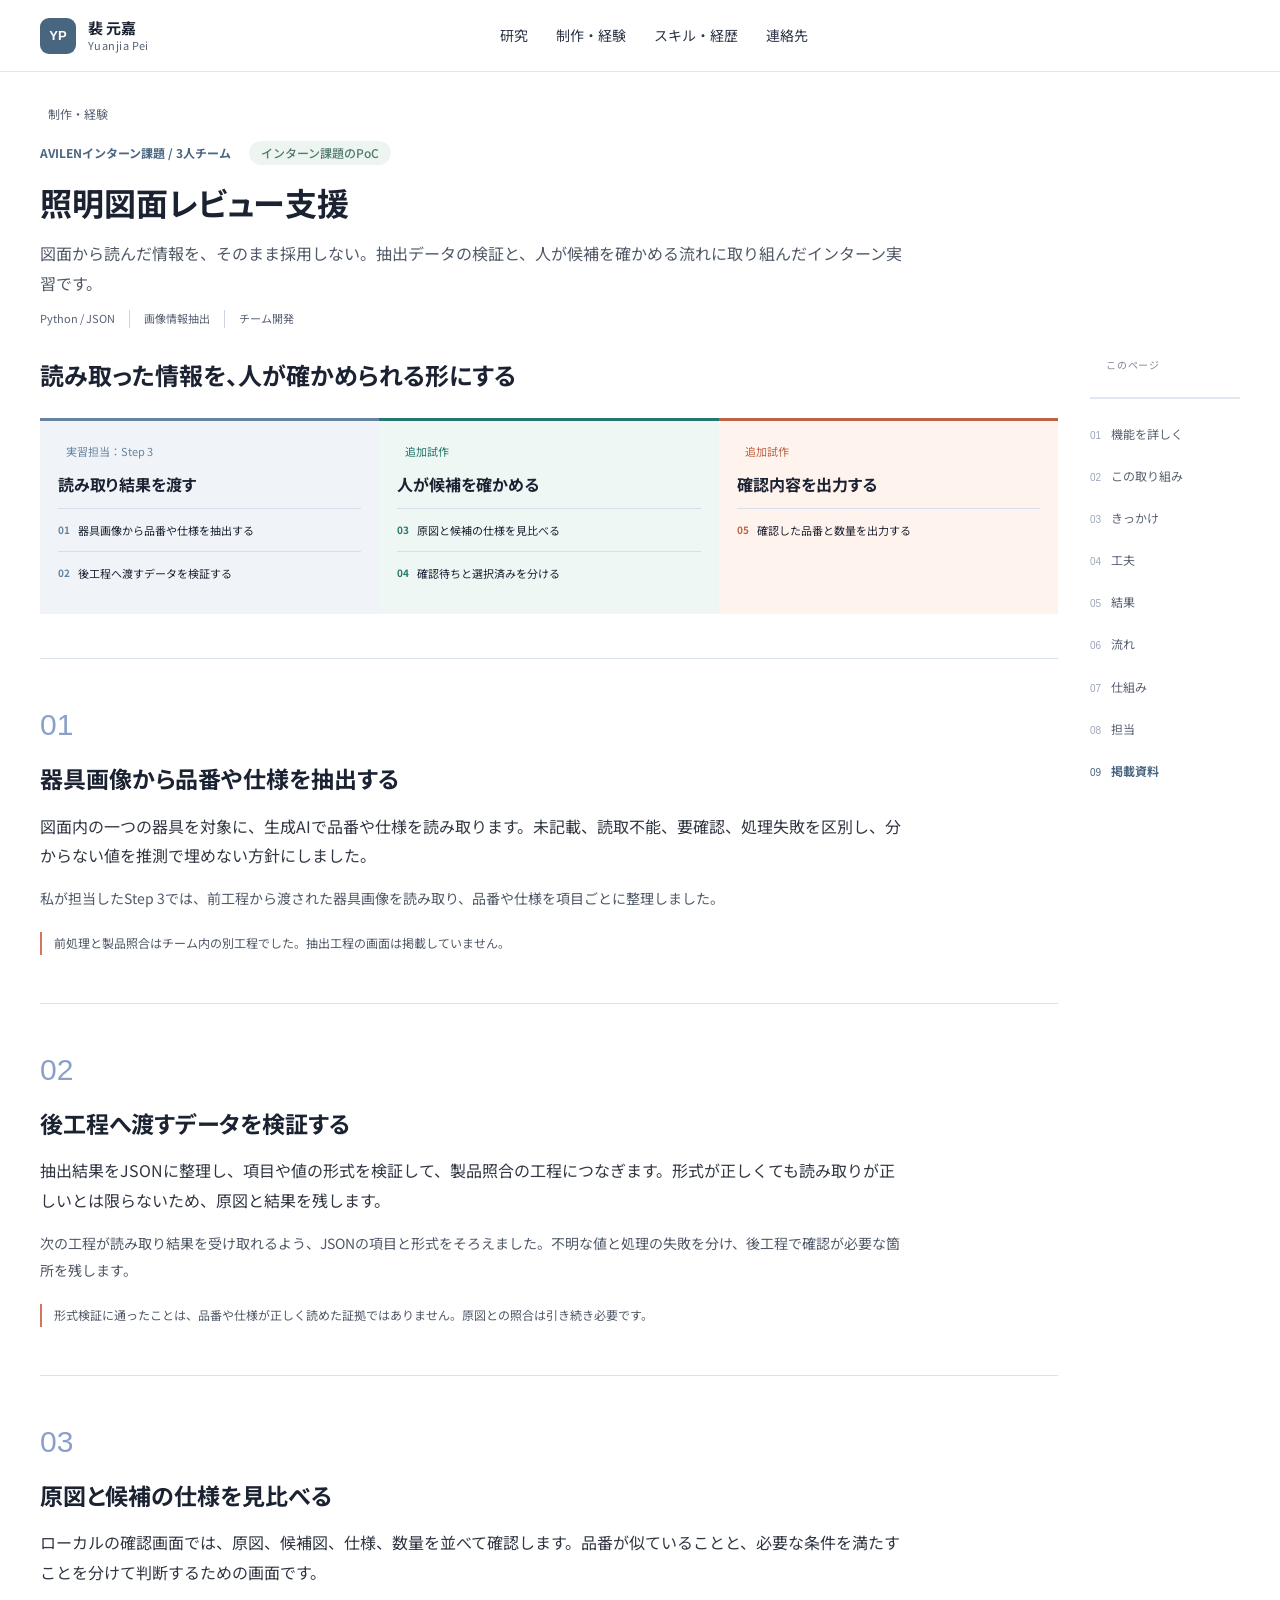
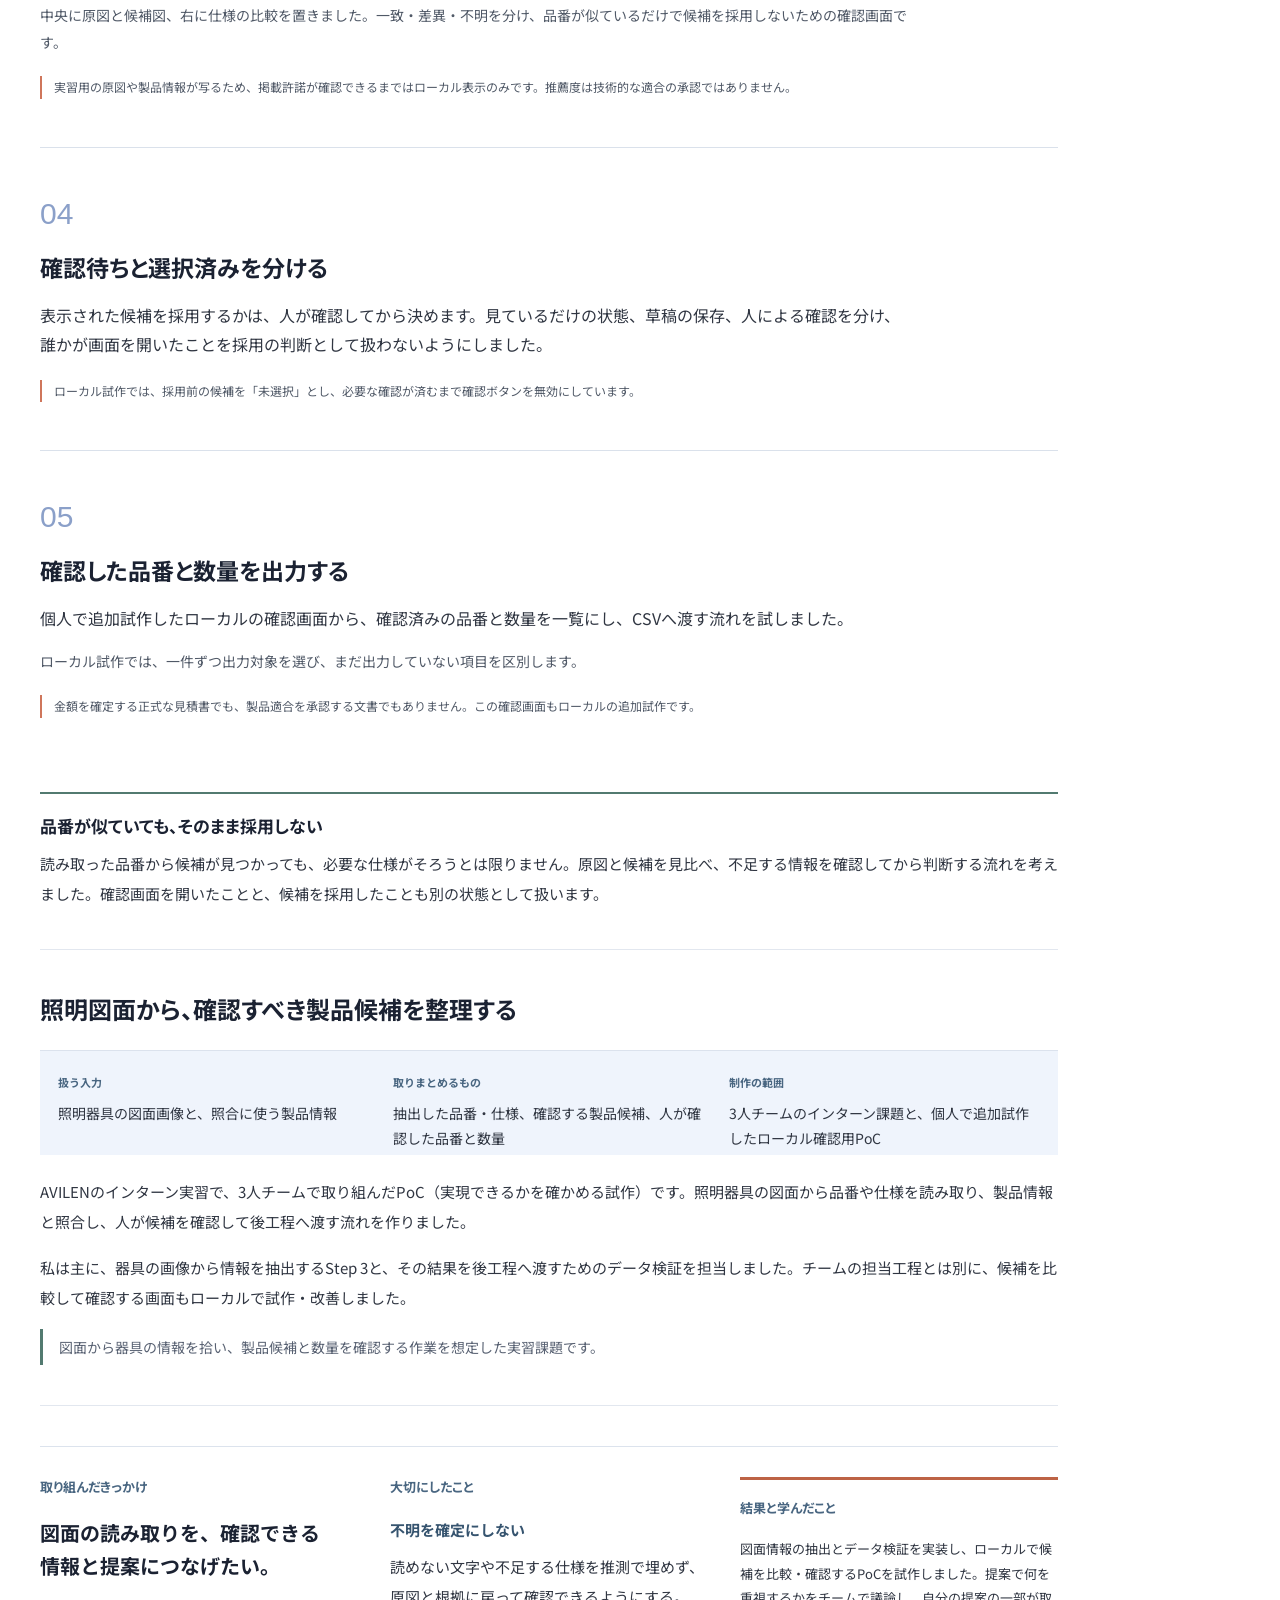
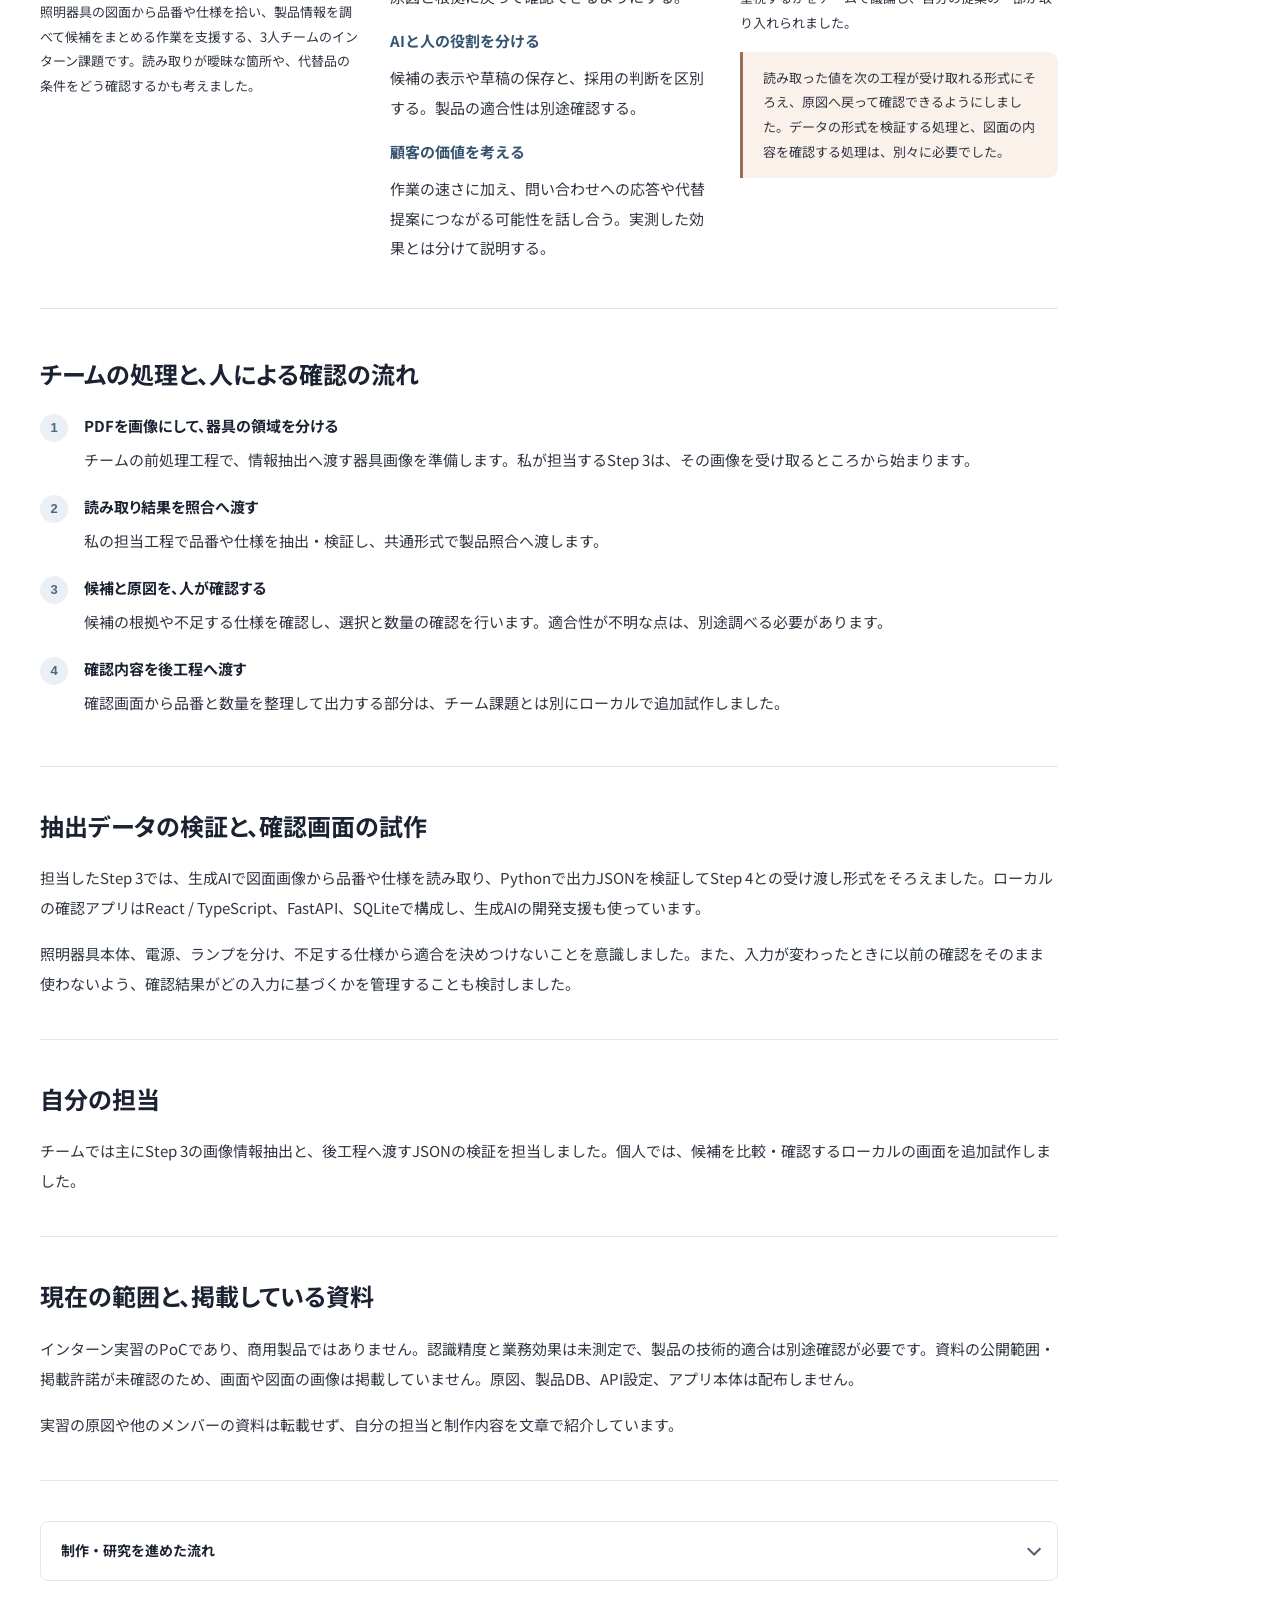
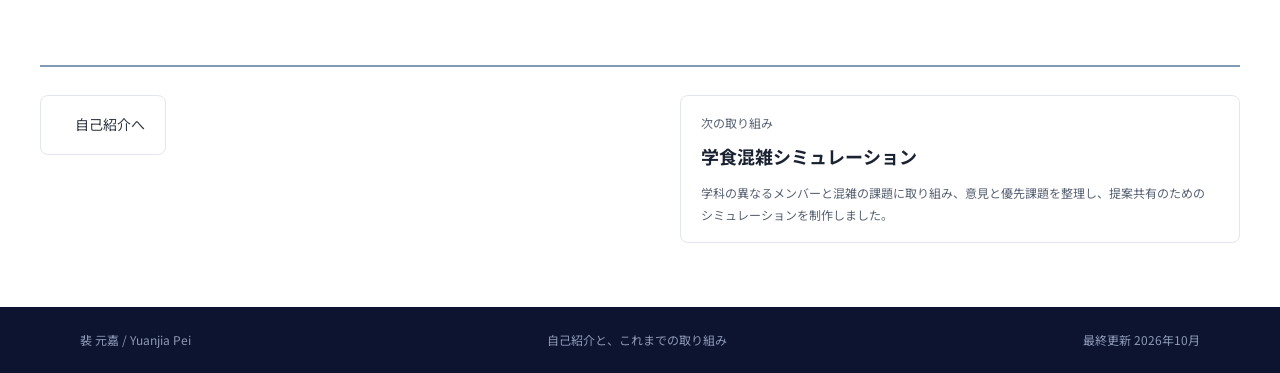
==== commit 46d222ed: "Restructure homepage for job hunting: research first, verified results Lead with affiliation and exp" ====
--- a/projects/avilen.html
+++ b/projects/avilen.html
@@ -1,10 +1,10 @@
 <!DOCTYPE html><html lang="ja"><head><meta charset="utf-8"><meta name="viewport" content="width=device-width,initial-scale=1"><meta name="description" content="AVILENのインターン実習で、3人チームで制作した照明図面の品番特定・候補確認PoCです。図面から情報を読み取り、製品候補を比べ、人が確認して次の工程へ渡す流れを試作しました。"><meta name="theme-color" content="#496681"><title>照明図面レビュー支援 | 裴 元嘉</title>
 <meta property="og:type" content="article"><meta property="og:title" content="照明図面レビュー支援 | 裴 元嘉"><meta property="og:description" content="AVILENのインターン実習で、3人チームで制作した照明図面の品番特定・候補確認PoCです。図面から情報を読み取り、製品候補を比べ、人が確認して次の工程へ渡す流れを試作しました。"><meta property="og:url" content="https://2448309821.github.io/intro-page/projects/avilen.html"><meta property="og:image" content="https://2448309821.github.io/intro-page/assets/profile-photo.jpeg"><meta property="og:locale" content="ja_JP"><meta name="twitter:card" content="summary">
-<link rel="icon" href="data:image/svg+xml,%3Csvg xmlns='http://www.w3.org/2000/svg' viewBox='0 0 64 64'%3E%3Crect width='64' height='64' rx='8' fill='%23496681'/%3E%3Ctext x='32' y='41' text-anchor='middle' font-family='Arial' font-size='24' font-weight='700' fill='white'%3EYP%3C/text%3E%3C/svg%3E"><link rel="preconnect" href="https://fonts.googleapis.com"><link rel="preconnect" href="https://fonts.gstatic.com" crossorigin=""><link rel="stylesheet" href="https://fonts.googleapis.com/css2?family=Noto+Sans+JP:wght@400;500;700&amp;display=swap"><link rel="stylesheet" href="../style.d1577be3e627.css"></head>
+<link rel="icon" href="data:image/svg+xml,%3Csvg xmlns='http://www.w3.org/2000/svg' viewBox='0 0 64 64'%3E%3Crect width='64' height='64' rx='8' fill='%23496681'/%3E%3Ctext x='32' y='41' text-anchor='middle' font-family='Arial' font-size='24' font-weight='700' fill='white'%3EYP%3C/text%3E%3C/svg%3E"><link rel="preconnect" href="https://fonts.googleapis.com"><link rel="preconnect" href="https://fonts.gstatic.com" crossorigin=""><link rel="stylesheet" href="https://fonts.googleapis.com/css2?family=Noto+Sans+JP:wght@400;500;700&amp;display=swap"><link rel="stylesheet" href="../style.3a12190ad755.css"></head>
 <body class="page-project"><a class="skip" href="#main">本文へ</a>
-<header class="site-header"><a class="wordmark" href="../index.html"><span class="mark" aria-hidden="true">YP</span><span>裴 元嘉<small>Yuanjia Pei</small></span></a><nav aria-label="メインナビゲーション"><a href="../index.html#profile">私について</a><a href="../index.html#research">研究</a><a href="../index.html#interests">好きなこと</a><a href="../index.html#development">作ったもの</a><a href="../index.html#contact">連絡先</a></nav><div class="header-tools"><button class="icon-button" data-print="" title="PDF / 印刷" aria-label="PDF / 印刷"><i data-lucide="printer" aria-hidden="true"></i></button><button class="icon-button" data-share="" title="このページのリンクをコピー" aria-label="このページのリンクをコピー"><i data-lucide="link-2" aria-hidden="true"></i></button><button class="icon-button mobile-menu" data-menu="" title="メニュー" aria-label="メニュー" aria-expanded="false"><i data-lucide="menu" aria-hidden="true"></i></button></div></header>
+<header class="site-header"><a class="wordmark" href="../index.html"><span class="mark" aria-hidden="true">YP</span><span>裴 元嘉<small>Yuanjia Pei</small></span></a><nav aria-label="メインナビゲーション"><a href="../index.html#research">研究</a><a href="../index.html#development">制作・経験</a><a href="../index.html#profile">スキル・経歴</a><a href="../index.html#contact">連絡先</a></nav><div class="header-tools"><button class="icon-button" data-print="" title="PDF / 印刷" aria-label="PDF / 印刷"><i data-lucide="printer" aria-hidden="true"></i></button><button class="icon-button" data-share="" title="このページのリンクをコピー" aria-label="このページのリンクをコピー"><i data-lucide="link-2" aria-hidden="true"></i></button><button class="icon-button mobile-menu" data-menu="" title="メニュー" aria-label="メニュー" aria-expanded="false"><i data-lucide="menu" aria-hidden="true"></i></button></div></header>
 
-<main id="main"><div class="container project-page story-page story-v2 group-practice"><a class="back-link" href="../index.html#development"><i data-lucide="arrow-left" aria-hidden="true"></i>作ったもの</a><header class="project-heading"><div class="project-heading-meta"><span>AVILENインターン課題 / 3人チーム</span><span class="state-label">インターン課題のPoC</span></div><h1>照明図面レビュー支援</h1><p>図面から読んだ情報を、そのまま採用しない。抽出データの検証と、人が候補を確かめる流れに取り組んだインターン実習です。</p><div class="tag-list"><span>Python / JSON</span><span>画像情報抽出</span><span>チーム開発</span></div></header>
+<main id="main"><div class="container project-page story-page story-v2 group-practice"><a class="back-link" href="../index.html#development"><i data-lucide="arrow-left" aria-hidden="true"></i>制作・経験</a><header class="project-heading"><div class="project-heading-meta"><span>AVILENインターン課題 / 3人チーム</span><span class="state-label">インターン課題のPoC</span></div><h1>照明図面レビュー支援</h1><p>図面から読んだ情報を、そのまま採用しない。抽出データの検証と、人が候補を確かめる流れに取り組んだインターン実習です。</p><div class="tag-list"><span>Python / JSON</span><span>画像情報抽出</span><span>チーム開発</span></div></header>
 <div class="case-layout"><nav id="project-index" class="case-index" aria-label="このプロジェクトの目次"><p>このページ</p><button class="compact-index-button" data-index-toggle="" aria-controls="project-index" aria-expanded="false" aria-label="目次を開く"><i data-lucide="list" aria-hidden="true"></i><span>目次</span></button><div class="reading-progress" role="progressbar" aria-label="閲覧位置" aria-valuemin="0" aria-valuemax="100" aria-valuenow="0"><span data-read-progress=""></span></div><a href="#capabilities" data-quick-link="capabilities"><span class="index-number">01</span>機能を詳しく</a><a href="#overview" data-quick-link="overview"><span class="index-number">02</span>この取り組み</a><a href="#background" data-quick-link="background"><span class="index-number">03</span>きっかけ</a><a href="#decisions" data-quick-link="decisions"><span class="index-number">04</span>工夫</a><a href="#outcome" data-quick-link="outcome"><span class="index-number">05</span>結果</a><a href="#usage" data-quick-link="usage"><span class="index-number">06</span>流れ</a><a href="#implementation" data-quick-link="implementation"><span class="index-number">07</span>仕組み</a><a href="#ownership" data-quick-link="ownership"><span class="index-number">08</span>担当</a><a href="#scope" data-quick-link="scope"><span class="index-number">09</span>掲載資料</a><button class="quick-top" data-top="" title="ページ上部へ戻る" aria-label="ページ上部へ戻る"><i data-lucide="arrow-up" aria-hidden="true"></i></button></nav><div class="case-content">
 
 
--- a/style.3a12190ad755.css
+++ b/style.3a12190ad755.css
@@ -0,0 +1,711 @@
+/* ---------- Tokens ---------- */
+:root{--bg:#ffffff;--soft:#f5f7fa;--ink:#1b2232;--text:#2d3546;--muted:#586172;--faint:#687083;--line:#e2e7ef;--line-strong:#cbd4e2;--accent:#496681;--accent-deep:#36546f;--accent-soft:#eaf0f6;--warm:#9b6b57;--warm-soft:#faf1eb;--mint:#527a70;--mint-soft:#edf5f1;--navy:#3c5268;--radius:8px;--shadow:0 1px 2px #1a244008,0 12px 32px #1a24400f;--max:1120px;--header:72px}
+
+/* ---------- Base ---------- */
+*{box-sizing:border-box}
+html{scroll-behavior:smooth;scroll-padding-top:calc(var(--header) + 20px);-webkit-text-size-adjust:100%}
+body{margin:0;color:var(--text);background:var(--bg);font-family:"Noto Sans JP","Hiragino Sans","Hiragino Kaku Gothic ProN","Yu Gothic",Meiryo,sans-serif;font-size:15px;line-height:1.85;letter-spacing:.02em;-webkit-font-smoothing:antialiased}
+a{color:inherit;text-decoration:none}
+button,input,select{font:inherit;letter-spacing:inherit}
+button{cursor:pointer;color:inherit;border:0;background:none;padding:0}
+img{display:block;max-width:100%}
+p,h1,h2,h3,figure{margin:0}
+h1,h2,h3{color:var(--ink);font-weight:700;letter-spacing:.03em;font-feature-settings:"palt"}
+/* Break Japanese at phrase boundaries instead of mid-word (Chromium); balance short headings. */
+h1,h2,h3,.motivation-lead,.interest-list span,.contact-layout p,.featured-project figcaption a,.intro-lead,.intro-stats dd{word-break:auto-phrase;text-wrap:balance}
+.sr-only{position:absolute;width:1px;height:1px;padding:0;margin:-1px;overflow:hidden;clip:rect(0 0 0 0);white-space:nowrap;border:0}
+a:focus-visible,button:focus-visible,summary:focus-visible,[tabindex]:focus-visible{outline:3px solid var(--accent);outline-offset:3px;border-radius:4px}
+svg{width:20px;height:20px;stroke-width:1.8;flex-shrink:0}
+[hidden]{display:none!important}
+.container{width:min(var(--max),calc(100% - 80px));margin-inline:auto}
+.skip{position:fixed;left:12px;top:-60px;z-index:100;background:var(--ink);color:#fff;padding:8px 16px;border-radius:6px}
+.skip:focus{top:12px}
+
+/* ---------- Header ---------- */
+.site-header{height:var(--header);display:flex;align-items:center;justify-content:space-between;gap:20px;padding:0 40px;background:#ffffffeb;border-bottom:1px solid var(--line);position:sticky;top:0;z-index:20;backdrop-filter:saturate(1.4) blur(12px)}
+.wordmark{display:flex;align-items:center;gap:12px;font-size:15px;font-weight:700;line-height:1.35;color:var(--ink)}
+.wordmark small{display:block;font-size:11px;font-weight:400;color:var(--muted);letter-spacing:.04em}
+.mark{width:36px;height:36px;background:var(--accent);color:#fff;display:grid;place-items:center;border-radius:9px;font:700 13px/1 Arial,sans-serif}
+.site-header nav{display:flex;gap:4px;font-size:14px}
+.site-header nav a{padding:6px 12px;border-radius:8px;color:var(--text)}
+.site-header nav a:hover{color:var(--accent);background:var(--accent-soft)}
+.header-tools{display:flex;gap:4px}
+.icon-button{width:38px;height:38px;display:inline-flex;align-items:center;justify-content:center;border-radius:9px;color:var(--muted)}
+.icon-button:hover{background:var(--accent-soft);color:var(--accent)}
+.mobile-menu{display:none}
+
+/* ---------- Quick rail (home only) ---------- */
+.quick-rail{position:fixed;right:18px;top:50%;transform:translateY(-50%);z-index:15;display:none;flex-direction:column;gap:2px;padding:12px 8px 8px;border:1px solid var(--line);border-radius:12px;background:#ffffffee;box-shadow:var(--shadow);backdrop-filter:blur(10px)}
+.quick-rail-label{font-size:12px;color:var(--faint);padding:0 10px 6px;letter-spacing:.08em}
+.quick-rail a{display:grid;grid-template-columns:22px 1fr;align-items:center;gap:6px;min-width:120px;padding:6px 10px;font-size:12px;color:var(--muted);border-radius:8px}
+.quick-rail a span{font:12px/1 Arial,sans-serif;color:var(--faint)}
+.quick-rail a:hover,.quick-rail a.is-active{background:var(--accent-soft);color:var(--accent)}
+.quick-rail a.is-active{font-weight:700}
+.quick-rail a.is-active span{color:var(--accent)}
+.quick-top{align-self:end;width:32px;height:32px;margin-top:4px;border-radius:8px;color:var(--muted);display:grid;place-items:center}
+.quick-top:hover{background:var(--accent-soft);color:var(--accent)}
+.quick-top svg{width:16px;height:16px}
+
+/* ---------- Shared pieces ---------- */
+.section-band{padding:88px 0}
+.section-heading{display:flex;align-items:end;justify-content:space-between;gap:32px;margin-bottom:40px}
+.section-kicker{font:700 12px/1.5 Arial,sans-serif;color:var(--accent);letter-spacing:.14em;text-transform:uppercase;margin-bottom:10px}
+.section-heading h2,.contact-layout h2{font-size:30px;line-height:1.5}
+.section-heading>p{font-size:14px;color:var(--muted);flex-shrink:0;line-height:1.9}
+.tag-list{display:flex;flex-wrap:wrap;align-items:flex-start;align-content:flex-start;gap:6px;margin-top:16px}
+.tag-list span{font-size:12px;line-height:1.6;color:var(--muted);background:var(--soft);border:1px solid var(--line);border-radius:999px;padding:2px 10px}
+
+/* ---------- Intro ---------- */
+.intro{padding:64px 0 72px;background:linear-gradient(180deg,#eaf1ff 0%,#f6f9ff 100%);border-bottom:1px solid var(--line)}
+.intro-content{display:grid;grid-template-columns:minmax(0,.95fr) minmax(0,1.05fr);gap:56px;align-items:center}
+.intro-copy,.intro-work{min-width:0}
+.intro-affiliation{display:inline-flex;align-items:center;gap:8px;font-size:13px;color:var(--muted);margin-bottom:22px}
+.intro-affiliation::before{content:"";width:8px;height:8px;border-radius:50%;background:var(--accent);flex-shrink:0}
+.intro-identity{display:flex;align-items:center;gap:24px}
+.profile-photo{width:96px;height:128px;object-fit:cover;border-radius:12px;flex-shrink:0;box-shadow:0 0 0 4px #fff,0 8px 24px #1a244022}
+.intro h1{font-size:46px;line-height:1.3;letter-spacing:.06em}
+.intro h1 span{display:block;margin-top:6px;font:400 17px/1.6 Arial,sans-serif;color:var(--muted);letter-spacing:.06em}
+.intro h1 .name-reading{display:block;margin-top:8px;font-size:14px;line-height:1.6;font-weight:500;color:var(--muted)}
+.intro-description{font-size:16px;margin-top:28px;max-width:30em;line-height:1.95;color:var(--text)}
+.intro-paths{display:flex;gap:10px;margin-top:28px;flex-wrap:wrap}
+.intro-paths a{display:inline-flex;align-items:center;gap:8px;font-size:14px;font-weight:500;padding:9px 16px;border-radius:999px;border:1px solid var(--line-strong);background:#fff;color:var(--ink);transition:border-color .15s,color .15s,background .15s}
+.intro-paths a:hover{border-color:var(--accent);color:var(--accent)}
+.intro-paths a.primary{background:var(--accent);border-color:var(--accent);color:#fff}
+.intro-paths a.primary:hover{background:var(--accent-deep);border-color:var(--accent-deep);color:#fff}
+.intro-paths svg{width:15px;height:15px}
+.intro-work{padding:18px 20px 16px;background:#fff;border:1px solid var(--line);border-radius:16px;box-shadow:var(--shadow)}
+.featured-top{display:flex;justify-content:space-between;gap:16px;align-items:center;margin-bottom:12px;font-size:13px;color:var(--muted)}
+.featured-navigation{display:flex;align-items:center;gap:2px;flex-shrink:0}
+.featured-navigation>span{font:13px Arial,sans-serif;margin-right:6px;color:var(--ink)}
+.featured-image{height:270px;display:flex;align-items:center;justify-content:center;overflow:hidden;background:var(--soft);border:1px solid var(--line);border-radius:10px;padding:8px}
+.featured-image img{width:100%;height:100%;object-fit:contain}
+.featured-image.companion{background:#25252b;border-color:#25252b}
+.featured-project figcaption{margin-top:14px;min-height:128px}
+.featured-project figcaption a{font-size:16px;font-weight:700;color:var(--ink);display:flex;gap:12px;align-items:center;justify-content:space-between}
+.featured-project figcaption a:hover{color:var(--accent)}
+.featured-project figcaption svg{width:18px;height:18px;color:var(--accent)}
+.featured-project figcaption p{font-size:12px;color:var(--muted);margin-top:2px}
+
+/* ---------- Profile ---------- */
+#profile{background:var(--bg)}
+.profile-intro{font-size:15px;margin-bottom:18px;max-width:40em}
+.profile-facts{margin:0;padding:6px 24px;background:var(--soft);border:1px solid var(--line);border-radius:var(--radius)}
+.profile-facts>div{display:grid;grid-template-columns:76px 1fr;gap:16px;padding:14px 0;font-size:14px;line-height:1.75}
+.profile-facts>div+div{border-top:1px solid var(--line)}
+.profile-facts dt{color:var(--muted);font-size:13px}
+.profile-facts dd{margin:0;color:var(--ink)}
+.profile-facts dd small{display:block;font-size:12px;color:var(--muted);margin-bottom:6px}
+.background-skills{display:grid;grid-template-columns:1fr 1fr;gap:64px;margin-top:56px}
+.background-skills h3{font-size:17px;margin-bottom:14px}
+.life-timeline{list-style:none;padding:0;margin:0;position:relative}
+.life-timeline li{position:relative;display:grid;grid-template-columns:96px 1fr;gap:12px;padding:10px 0 10px 22px;font-size:14px}
+.life-timeline li::before{content:"";position:absolute;left:0;top:19px;width:9px;height:9px;border-radius:50%;background:#fff;border:2px solid var(--accent)}
+.life-timeline li::after{content:"";position:absolute;left:5.5px;top:32px;bottom:-12px;width:1px;background:var(--line-strong)}
+.life-timeline li:last-child::after{display:none}
+.life-timeline li:last-child::before{background:var(--accent)}
+.life-timeline time{font:700 14px/1.85 Arial,sans-serif;color:var(--accent)}
+.skill-rows>div{display:grid;grid-template-columns:1fr 1.2fr;gap:16px;border-bottom:1px solid var(--line);padding:11px 0;font-size:14px}
+.skill-rows>div:first-child{border-top:1px solid var(--line)}
+.skill-rows strong{font-weight:700;color:var(--ink)}
+.skill-rows span{color:var(--muted)}
+
+/* ---------- Project cards ---------- */
+.research-band{background:var(--soft);border-block:1px solid var(--line)}
+.work-grid{display:grid;grid-template-columns:repeat(2,minmax(0,1fr));gap:24px}
+.personal-grid{grid-template-columns:repeat(3,minmax(0,1fr));gap:20px}
+.project-item{position:relative;min-width:0;background:#fff;border:1px solid var(--line);border-radius:var(--radius);padding:0 22px 22px;transition:border-color .15s,box-shadow .15s,transform .15s}
+.project-item:hover{border-color:var(--line-strong);box-shadow:var(--shadow)}
+.text-project{padding:26px}
+.project-symbol{width:44px;height:44px;display:grid;place-items:center;border-radius:11px;background:var(--accent-soft);color:var(--accent)}
+.project-symbol svg{width:22px;height:22px}
+.item-meta{display:flex;justify-content:space-between;align-items:center;gap:8px 12px;color:var(--muted);font-size:12px;margin:18px 0 8px;flex-wrap:wrap;line-height:1.6}
+.item-meta .status{margin-left:auto;white-space:nowrap;color:var(--mint);background:var(--mint-soft);border-radius:999px;padding:1px 10px;font-weight:500}
+.research-band .item-meta .status{color:var(--accent-deep);background:var(--accent-soft)}
+.project-item h3{font-size:18px;line-height:1.6;margin-bottom:8px}
+.project-item h3 a{display:flex;justify-content:space-between;align-items:start;gap:12px}
+.project-item h3 a::after{content:"";position:absolute;inset:0;border-radius:var(--radius)}
+@supports selector(:has(a)){.project-item:has(h3 a:focus-visible){outline:3px solid var(--accent);outline-offset:3px}.project-item h3 a:focus-visible{outline:none}}
+.project-item h3 svg{width:18px;height:18px;margin-top:5px;color:var(--accent);transition:transform .15s}
+.project-item:hover h3 a{color:var(--accent)}
+.project-item:hover h3 svg{transform:translate(2px,-2px)}
+.project-item>p{font-size:14px;color:var(--muted);line-height:1.85}
+.project-item .project-name-subtitle,.featured-project .project-name-subtitle{display:block;margin-top:4px;font-size:12px;line-height:1.7;font-weight:400;color:var(--muted);overflow-wrap:anywhere;text-wrap:wrap}
+.project-visual-link{position:relative;z-index:1;display:block;margin:0 -22px;border-bottom:1px solid var(--line);border-radius:var(--radius) var(--radius) 0 0;overflow:hidden;background:var(--soft)}
+.thumbnail .screenshot-frame{height:210px;padding:12px;display:flex;align-items:center;justify-content:center}
+.project-screenshot{width:100%;height:auto;object-fit:contain}
+.thumbnail .project-screenshot{max-height:100%;width:auto;max-width:100%;transition:transform .25s}
+.project-item:hover .thumbnail .project-screenshot{transform:scale(1.02)}
+.thumbnail .companion{background:#25252b}
+.interest-list{list-style:none;margin:0;padding:0;display:grid;grid-template-columns:1fr 1fr;gap:14px}
+.interest-list>li{display:flex;align-items:center;gap:14px;font-size:15px;font-weight:500;color:var(--ink);padding:16px 18px;background:var(--soft);border:1px solid var(--line);border-radius:var(--radius);min-width:0;align-self:start}
+.interest-list>.interest-expandable{display:block;padding:0}
+.interest-expandable summary{display:flex;align-items:center;gap:12px;min-height:60px;padding:16px 18px;list-style:none;cursor:pointer;border-radius:var(--radius)}
+.interest-expandable summary::-webkit-details-marker{display:none}
+.interest-expandable summary:hover{background:#e9eef3}
+.interest-expandable summary small{margin-left:auto;color:var(--muted);font-size:11px;font-weight:400;white-space:nowrap}
+.interest-expandable summary svg:last-child{width:16px;height:16px;flex:none;color:var(--muted)}
+.interest-expandable details[open]>summary svg:last-child{transform:rotate(180deg)}
+.interest-content{padding:0 18px 18px}
+.interest-content p{padding-top:14px;border-top:1px solid var(--line);font-size:11px;margin-bottom:10px}
+.interest-content ul{list-style:none;margin:0;padding:0;display:grid;gap:9px}
+.interest-content li{font-size:14px;line-height:1.7;font-weight:400;overflow-wrap:anywhere}
+.interest-subtitle{display:block}
+.interest-list svg{width:24px;height:24px;color:var(--accent)}
+.interest-list li:nth-child(2) svg{color:#c55368}
+.interest-list li:nth-child(3) svg{color:#a2740c}
+.interest-list li:nth-child(4) svg{color:var(--mint)}
+#development{background:var(--bg)}
+.practice-grid{display:grid;grid-template-columns:1fr;gap:20px}
+.practice-grid .with-image{display:grid;grid-template-columns:minmax(0,1.05fr) minmax(0,1fr);column-gap:32px;align-content:center;padding:0 28px 0 0}
+.practice-grid .with-image .project-visual-link{grid-column:1;grid-row:1 / span 5;margin:0;border-bottom:0;border-right:1px solid var(--line);border-radius:var(--radius) 0 0 var(--radius)}
+.practice-grid .with-image .thumbnail .screenshot-frame{height:250px}
+.practice-grid .with-image .item-meta,.practice-grid .with-image h3,.practice-grid .with-image>p,.practice-grid .with-image .card-facts,.practice-grid .with-image .tag-list{grid-column:2}
+.practice-grid .with-image .item-meta{margin-top:28px}
+.practice-grid .with-image .tag-list{margin-bottom:28px}
+.portfolio-link{display:inline-flex;align-items:center;gap:10px;margin-top:28px;font-size:14px;color:var(--accent);padding:8px 0}
+.portfolio-link:hover{color:var(--accent-deep)}
+.portfolio-link svg:last-child{width:16px;height:16px}
+/* ---------- Recruiter-first homepage ---------- */
+.intro-affiliation{flex-wrap:wrap;row-gap:2px}
+.intro-affiliation span{margin-left:4px;padding-left:12px;border-left:1px solid var(--line-strong);white-space:nowrap}
+.intro-lead{margin-top:28px;font-size:21px;font-weight:700;line-height:1.7;color:var(--ink);max-width:23em}
+.intro-lead+.intro-description{margin-top:12px;font-size:15px;line-height:1.95}
+.intro-stats{margin:48px 0 0;display:grid;grid-template-columns:repeat(4,minmax(0,1fr));background:#fff;border:1px solid var(--line);border-radius:12px;box-shadow:var(--shadow)}
+.intro-stats>div{padding:18px 22px;min-width:0}
+.intro-stats>div+div{border-left:1px solid var(--line)}
+.intro-stats dt{font-size:22px;font-weight:700;line-height:1.4;color:var(--accent-deep);font-variant-numeric:tabular-nums}
+.intro-stats dd{margin:4px 0 0;font-size:12.5px;line-height:1.7;color:var(--muted)}
+.featured-status{display:inline-block;margin-right:8px;padding:0 8px;border-radius:999px;background:var(--mint-soft);color:var(--mint);font-weight:500}
+.card-facts{margin:16px 0 0;padding-top:14px;border-top:1px dashed var(--line-strong);display:grid;gap:7px}
+.card-facts>div{display:grid;grid-template-columns:4em 1fr;gap:10px;font-size:13px;line-height:1.7}
+.card-facts dt{color:var(--faint);font-weight:500}
+.card-facts dd{margin:0;color:var(--text)}
+.card-rights{margin-top:12px;font-size:11.5px;line-height:1.7;color:var(--faint)}
+.project-group-heading{display:flex;justify-content:space-between;align-items:end;gap:20px;margin:56px 0 18px;padding-bottom:12px;border-bottom:1px solid var(--line)}
+.section-heading+.project-group-heading{margin-top:0}
+.project-group-heading h3{display:flex;align-items:center;gap:10px;font-size:20px}
+.project-group-heading h3 svg{width:20px;height:20px;color:var(--accent)}
+.project-group-heading p{font-size:13.5px;color:var(--muted)}
+.team-grid .project-symbol{display:none}
+.team-grid .text-project .item-meta{margin-top:0}
+.practice-grid .with-image .card-facts{margin-bottom:0}
+.profile-band{background:var(--soft);border-top:1px solid var(--line)}
+.profile-band .profile-facts{margin-top:24px;background:#fff}
+.profile-interests{margin-top:32px}
+.profile-interests>p{font-size:14px;color:var(--muted);margin-bottom:14px}
+.profile-interests .interest-list>li{background:#fff}
+.skill-rows>div{grid-template-columns:minmax(0,.8fr) minmax(0,1.6fr)}
+@media(max-width:1000px){
+  .intro-stats{grid-template-columns:repeat(2,minmax(0,1fr))}
+  .intro-stats>div:nth-child(3){border-left:0}
+  .intro-stats>div:nth-child(n+3){border-top:1px solid var(--line)}
+  .project-group-heading{display:block}
+  .project-group-heading p{margin-top:6px}
+}
+@media(max-width:760px){
+  .intro-affiliation{display:flex;flex-wrap:wrap;row-gap:2px}
+  .intro-affiliation span{margin-left:8px;padding-left:0;border-left:0}
+  .intro-lead{font-size:18px;margin-top:22px}
+  .intro-stats{margin-top:32px}
+  .intro-stats>div{padding:14px 16px}
+  .intro-stats dt{font-size:18px}
+  .intro-stats dd{font-size:12px}
+  .project-group-heading{margin-top:44px}
+  .project-group-heading h3{font-size:18px}
+  .card-facts>div{grid-template-columns:3.6em 1fr;font-size:12.5px}
+}
+
+
+/* ---------- Contact & footer ---------- */
+.contact-band{background:var(--navy);color:#d8def0}
+.contact-band .section-kicker{color:#9db6ff}
+.contact-layout{display:grid;grid-template-columns:1fr 1fr;gap:64px;align-items:center}
+.contact-layout h2{color:#fff;margin-bottom:12px}
+.contact-layout p{font-size:15px;color:#b9c3dc;max-width:400px}
+.contact-links{display:flex;flex-direction:column;gap:10px}
+.contact-links a,.contact-links button{display:flex;align-items:center;gap:18px;width:100%;padding:16px 20px;text-align:left;font-size:15px;color:#fff;background:#ffffff0d;border:1px solid #ffffff1f;border-radius:var(--radius);transition:background .15s,border-color .15s}
+.contact-links a:hover,.contact-links button:hover{background:#ffffff1a;border-color:#ffffff40}
+.contact-links small{display:block;font-size:13px;color:#aab5d0;overflow-wrap:anywhere;letter-spacing:.01em}
+.contact-links>a>svg:last-child{margin-left:auto;color:#9db6ff}
+.contact-band a:focus-visible,.contact-band button:focus-visible{outline-color:#fff}
+.site-footer{background:#0c1430;color:#8e99b6;font-size:12px;padding:22px 0}
+.footer-inner{display:flex;justify-content:space-between;align-items:center;gap:20px}
+.site-footer a:hover{color:#fff}
+.site-footer small{font-size:12px}
+.toast{position:fixed;left:50%;bottom:24px;z-index:45;transform:translate(-50%,14px);padding:10px 18px;background:var(--ink);color:#fff;border-radius:999px;font-size:13px;opacity:0;pointer-events:none;transition:opacity .2s,transform .2s;box-shadow:var(--shadow)}
+.toast.is-visible{opacity:1;transform:translate(-50%,0)}
+
+/* ---------- Project detail page ---------- */
+.project-page{padding-top:32px}
+.back-link{display:inline-flex;align-items:center;gap:8px;font-size:13px;color:var(--accent);padding:6px 14px 6px 10px;border-radius:999px;background:var(--accent-soft)}
+.back-link:hover{background:#dce6ff}
+.back-link svg{width:16px;height:16px}
+.project-heading{padding:28px 0 32px}
+.project-heading-meta{display:flex;gap:10px 16px;align-items:center;font-size:13px;color:var(--muted);flex-wrap:wrap}
+.state-label{color:var(--mint);background:var(--mint-soft);border-radius:999px;padding:1px 12px;font-weight:500}
+.group-research .state-label{color:var(--accent-deep);background:var(--accent-soft)}
+.project-heading h1{font-size:36px;line-height:1.5;margin:14px 0 14px;overflow-wrap:anywhere}
+.project-heading>p{max-width:46em;font-size:16px;line-height:1.95}
+.project-showcase{position:relative;margin-bottom:32px}
+.project-showcase .screenshot-frame{background:var(--soft);border:1px solid var(--line);border-radius:14px;padding:24px;display:flex;justify-content:center;align-items:center;min-height:220px;cursor:zoom-in}
+.project-showcase .project-screenshot{width:auto;max-width:100%;max-height:580px;border-radius:6px}
+.project-showcase .companion{background:#25252b;border-color:#25252b}
+.project-showcase figcaption{font-size:12px;color:var(--muted);margin-top:12px;line-height:1.8;max-width:56em}
+.expand-button{position:absolute;right:12px;top:12px;background:#fffffff2;color:var(--accent);box-shadow:0 2px 8px #1a244026}
+.expand-button:hover{background:#fff}
+.case-layout{display:grid;grid-template-columns:170px minmax(0,1fr);gap:64px;padding:24px 0}
+.case-index{position:sticky;top:calc(var(--header) + 32px);align-self:start;display:flex;flex-direction:column;gap:4px;font-size:13px;color:var(--muted);border-left:1px solid var(--line)}
+.case-index>p{font-size:12px;color:var(--faint);letter-spacing:.08em;padding:0 0 6px 16px}
+.case-index a{padding:4px 0 4px 16px;margin-left:-1px;border-left:2px solid transparent}
+.case-index a:hover{color:var(--accent);border-left-color:var(--accent)}
+.case-content{max-width:780px}
+.case-content>section{padding-bottom:40px;margin-bottom:40px;border-bottom:1px solid var(--line)}
+.case-content h2{font-size:24px;line-height:1.6;margin-bottom:18px}
+.case-content p{font-size:15px;line-height:2}
+.case-content .motivation-lead{font-size:19px;font-weight:700;color:var(--ink);line-height:1.7;margin-bottom:14px}
+.case-content{letter-spacing:0}
+.case-content section>p+p{margin-top:16px}
+.case-content .project-audience{font-size:14px;color:var(--muted);border-left:3px solid var(--mint);padding:4px 0 4px 16px}
+.project-brief{margin:0 0 24px;background:#eff4fc;border-top:2px solid var(--accent);padding:4px 18px}
+.project-brief>div{display:grid;grid-template-columns:112px minmax(0,1fr);gap:14px;padding:14px 0;border-bottom:1px solid #dbe5f3}
+.project-brief>div:last-child{border-bottom:0}
+.project-brief dt{font-size:13px;font-weight:700;line-height:1.8;color:var(--accent)}
+.project-brief dd{font-size:14px;line-height:1.8;margin:0;overflow-wrap:anywhere}
+.usage-example{margin-top:26px;padding:18px 0 0;border-top:2px solid var(--mint)}
+.usage-example h3{font-size:17px;line-height:1.7;margin-bottom:8px}
+.case-content .screenshot-explanation{display:block;font-size:14px;line-height:1.9;color:var(--ink);margin-bottom:10px}
+.feature-list>div{padding:20px 0;border-top:1px solid var(--line)}
+.feature-list>div:first-child{padding-top:0;border-top:0}
+.feature-list h3{font-size:17px;line-height:1.7;letter-spacing:0;margin-bottom:8px}
+.feature-list>div:last-child{padding-bottom:0}
+.usage-list{margin-top:0}
+.usage-list li{margin-bottom:24px}
+.usage-list li:last-child{margin-bottom:0}
+.usage-list h3{font-size:16px;margin-bottom:6px;letter-spacing:0}
+.case-content .project-screens .project-showcase:last-child{margin-bottom:0}
+.case-content .project-showcase figcaption{font-size:12px}
+.case-content .ai-heading{font-size:16px;letter-spacing:0;margin:24px 0 8px}
+.decision-list{margin:0}
+.decision-list>div{display:grid;grid-template-columns:170px 1fr;gap:24px;padding:16px 0;border-top:1px solid var(--line)}
+.decision-list dt{font-size:14px;font-weight:700;color:var(--accent-deep);line-height:1.9}
+.decision-list dd{font-size:15px;margin:0;line-height:1.95}
+.learning{margin-top:20px;background:var(--warm-soft);border-left:3px solid var(--warm);border-radius:0 10px 10px 0;padding:14px 20px}
+.contribution,.limits{border:1px solid var(--line);border-radius:var(--radius);padding:0 20px;margin-bottom:12px;background:#fff;font-size:14px}
+.contribution summary,.limits summary{cursor:pointer;font-weight:700;color:var(--ink);padding:16px 0;list-style:none;display:flex;justify-content:space-between;align-items:center;gap:12px}
+.contribution summary::-webkit-details-marker,.limits summary::-webkit-details-marker{display:none}
+.contribution summary::after,.limits summary::after{content:"";width:8px;height:8px;border-right:2px solid var(--muted);border-bottom:2px solid var(--muted);transform:rotate(45deg) translateY(-3px);transition:transform .2s;flex-shrink:0}
+details[open]>summary::after{transform:rotate(-135deg) translateY(-1px)}
+.contribution p,.limits p{color:var(--muted);font-size:14px;padding-bottom:16px}
+.contribution p+p,.limits p+p{margin-top:-6px}
+.process-list{counter-reset:step;list-style:none;padding:0 0 8px;margin:4px 0 0}
+.process-list li{counter-increment:step;position:relative;padding-left:44px;margin-bottom:18px}
+.process-list li::before{content:counter(step);position:absolute;left:0;top:2px;width:28px;height:28px;border-radius:50%;display:grid;place-items:center;background:var(--accent-soft);color:var(--accent);font:700 13px/1 Arial,sans-serif}
+.process-list h3{font-size:15px;line-height:1.8}
+.process-list p{padding-bottom:0}
+.project-next{display:grid;grid-template-columns:auto 1fr;align-items:stretch;gap:16px;padding:32px 0 64px;margin-top:20px;border-top:1px solid var(--line)}
+.project-next a{display:flex;gap:14px;align-items:center;font-size:14px;padding:16px 20px;border:1px solid var(--line);border-radius:var(--radius);background:#fff;transition:border-color .15s,color .15s}
+.project-next a:last-child{justify-content:space-between;justify-self:end;min-width:min(420px,100%)}
+.project-next a:hover{border-color:var(--accent);color:var(--accent)}
+.project-next span{color:var(--muted);font-size:12px}
+.project-next strong{display:block;color:var(--ink);font-size:15px;margin-top:2px}
+.project-next a:hover strong{color:var(--accent)}
+
+/* ---------- Dialog ---------- */
+dialog{padding:20px;border:0;border-radius:16px;width:min(1100px,calc(100% - 32px));max-height:92vh;box-shadow:0 24px 64px #0a102966}
+dialog::backdrop{background:#0d1328c4}
+.dialog-top{display:flex;align-items:center;justify-content:space-between;gap:16px;margin-bottom:14px}
+.dialog-top h2{font-size:16px}
+.dialog-tools{display:flex;gap:6px;flex-shrink:0}
+#visual-content{overflow:auto;max-height:68vh;overscroll-behavior:contain;border-radius:10px}
+#visual-content .screenshot-frame{display:flex;justify-content:center;background:var(--soft);padding:12px}
+#visual-content .companion{background:#25252b}
+#visual-content img{width:auto;max-height:calc(68vh - 24px);object-fit:contain}
+#visual-content.is-zoomed .screenshot-frame{width:max-content;min-width:100%}
+#visual-content.is-zoomed img{width:auto;max-width:none;max-height:none}
+#visual-caption{font-size:12px;color:var(--muted);margin-top:14px;line-height:1.8}
+
+/* ---------- Quick rail placement ---------- */
+/* Centered layout already leaves room for the rail at wide widths. */
+@media(min-width:1560px){.page-home .quick-rail{display:flex}}
+/* Narrower PC windows: shift the content left so the rail never covers it. */
+@media(min-width:1280px) and (max-width:1559px){.page-home .quick-rail{display:flex}.page-home main .container,.page-home .site-footer .container{width:min(var(--max),calc(100% - 250px));margin-inline:max(40px,calc((100% - 170px - var(--max))/2)) 0}}
+
+/* ---------- Tablet ---------- */
+@media(max-width:1000px){
+  .container{width:calc(100% - 56px)}
+  .site-header{padding-inline:28px}
+  .site-header nav a{padding-inline:8px}
+  .section-band{padding:72px 0}
+  .section-heading{display:block}
+  .section-heading>p{margin-top:12px}
+  .intro-content{gap:40px;grid-template-columns:1fr}
+  .intro-work{max-width:640px}
+  .intro h1{font-size:38px}
+  .profile-photo{width:80px;height:106px}
+  .featured-image{height:230px}
+  .background-skills,.contact-layout{gap:40px}
+  .personal-grid{grid-template-columns:repeat(2,minmax(0,1fr))}
+  .personal-grid>.project-item:last-child:nth-child(odd){grid-column:1 / -1}
+  .case-layout{gap:36px;grid-template-columns:140px minmax(0,1fr)}
+  .skill-rows>div{grid-template-columns:1fr;gap:0}
+  .decision-list>div{grid-template-columns:130px 1fr}
+}
+
+/* ---------- Mobile ---------- */
+@media(max-width:760px){
+  :root{--header:62px}
+  body{font-size:15px}
+  .site-header{padding-inline:16px}
+  .container{width:calc(100% - 32px)}
+  .site-header nav{display:none}
+  .mobile-menu{display:inline-flex}
+  .site-header nav.is-open{display:flex;flex-direction:column;position:absolute;top:var(--header);left:0;right:0;background:#fff;border-bottom:1px solid var(--line);padding:8px 12px 14px;gap:0;box-shadow:0 12px 24px #1a244014}
+  .site-header nav.is-open a{padding:12px;font-size:15px}
+  .header-tools{gap:0}
+  .wordmark{font-size:14px;gap:10px}
+  .mark{width:32px;height:32px;font-size:12px;border-radius:8px}
+  .intro{padding:32px 0 44px}
+  .intro-content{display:flex;flex-direction:column;gap:32px;align-items:stretch}
+  .intro-affiliation{font-size:12px;margin-bottom:18px}
+  .intro-identity{gap:18px}
+  .profile-photo{width:76px;height:100px;border-radius:10px}
+  .intro h1{font-size:34px}
+  .intro h1 span{font-size:15px}
+  .intro-description{font-size:15px;margin-top:22px}
+  .intro-paths{gap:8px}
+  .intro-paths a{font-size:13px;padding:8px 14px}
+  .intro-work{padding:14px;border-radius:14px}
+  .featured-top{font-size:12px}
+  .featured-image{height:210px}
+  .featured-project figcaption a{font-size:15px}
+  .featured-project figcaption{min-height:160px}
+  .section-band{padding:56px 0}
+  .section-heading{margin-bottom:28px}
+  .section-heading h2,.contact-layout h2{font-size:24px}
+  .section-heading>p{font-size:13px}
+  .section-heading>p br{display:none}
+  .background-skills,.contact-layout{grid-template-columns:1fr;gap:28px}
+  .profile-intro{font-size:15px}
+  .profile-facts{padding:4px 18px}
+  .profile-facts>div{grid-template-columns:68px 1fr;font-size:14px}
+  .background-skills{margin-top:40px}
+  .skill-rows>div{grid-template-columns:1fr 1.2fr;gap:12px}
+  .work-grid,.personal-grid{grid-template-columns:1fr;gap:16px}
+  .text-project{padding:22px}
+  .thumbnail .screenshot-frame{height:220px}
+  .interest-list{gap:10px}
+  .interest-list>li{font-size:14px;padding:14px;gap:10px}
+  .interest-list>.interest-expandable{padding:0}
+  .interest-list>.interest-expandable:has(details[open]){grid-column:1/-1}
+  .interest-expandable summary{padding:14px;gap:8px;min-height:54px}
+  .interest-content{padding:0 14px 14px}
+  .practice-grid .with-image{display:block;padding:0 22px 22px}
+  .practice-grid .with-image .project-visual-link{margin:0 -22px;border-right:0;border-bottom:1px solid var(--line);border-radius:var(--radius) var(--radius) 0 0}
+  .practice-grid .with-image .thumbnail .screenshot-frame{height:220px}
+  .practice-grid .with-image .item-meta{margin-top:18px}
+  .practice-grid .with-image .tag-list{margin-bottom:0}
+  .contact-links a,.contact-links button{padding:14px 16px;gap:14px}
+  .footer-inner{flex-wrap:wrap;gap:6px 16px}
+  .footer-inner>span{display:none}
+  .project-page{padding-top:20px}
+  .project-heading{padding:20px 0 24px}
+  .project-heading h1{font-size:26px}
+  .project-heading>p{font-size:15px}
+  .project-heading-meta{font-size:12px}
+  .project-showcase .screenshot-frame{padding:10px;min-height:140px;border-radius:12px}
+  .project-showcase .project-screenshot{max-height:400px}
+  .expand-button{right:8px;top:8px}
+  .case-layout{grid-template-columns:1fr;gap:20px;padding-top:8px}
+  .case-index{position:static;flex-direction:row;flex-wrap:wrap;gap:8px;border-left:0;font-size:13px}
+  .case-index>p{display:none}
+  .case-index a{margin:0;padding:5px 12px;border:1px solid var(--line);border-radius:999px;background:#fff}
+  .case-index a:hover{border-color:var(--accent)}
+  .case-content h2{font-size:21px}
+  .case-content p{font-size:15px}
+  .case-content .motivation-lead{font-size:17px}
+  .project-brief>div{grid-template-columns:1fr;gap:4px}
+  .decision-list>div{grid-template-columns:1fr;gap:4px;padding:14px 0}
+  .case-content>section{padding-bottom:28px;margin-bottom:28px}
+  .contribution,.limits{padding:0 16px}
+  .project-next{grid-template-columns:1fr;padding-bottom:48px}
+  .project-next a:last-child{justify-self:stretch;min-width:0}
+  dialog{padding:14px}
+  .dialog-top h2{font-size:14px}
+  .toast{bottom:16px}
+}
+@media(max-width:380px){
+  .container{width:calc(100% - 28px)}
+  .site-header{padding-inline:12px}
+  .intro h1{font-size:30px}
+  .profile-photo{width:68px;height:90px}
+  .featured-image{height:190px}
+  .section-heading h2,.contact-layout h2{font-size:22px}
+  .skill-rows>div{grid-template-columns:1fr;gap:0}
+  .life-timeline li{grid-template-columns:84px 1fr;font-size:13px}
+  .profile-facts>div{grid-template-columns:1fr;gap:2px}
+  .interest-list{grid-template-columns:1fr}
+  .project-heading h1{font-size:23px}
+}
+
+@media(prefers-reduced-motion:reduce){html{scroll-behavior:auto}*{transition:none!important}}
+
+/* Screenshot-led project stories: the application image is the primary artifact. */
+.story-page{--max:1280px;max-width:1320px;letter-spacing:0}
+.story-page h1,.story-page h2,.story-page h3{letter-spacing:0}
+.story-page .project-heading{max-width:none;border-bottom:3px solid var(--accent);background:#f0f4fc;padding:24px;margin:20px 0 28px}
+.story-page .project-heading h1{font-size:30px;text-wrap:balance}
+.story-page .project-heading>p{max-width:70em}
+.story-page .case-layout{grid-template-columns:minmax(0,1fr) 160px;gap:40px}
+.story-page .case-index{grid-column:2;grid-row:1;max-height:calc(100vh - 120px);overflow:auto}
+.story-page .case-content{grid-column:1;grid-row:1;max-width:none;min-width:0}
+.story-page .story-frame{position:relative;padding:0;display:block;min-height:0;border-radius:8px;overflow:hidden;background:#eef2fa}
+.story-page .story-frame .project-screenshot{width:100%;max-height:none;border-radius:0}
+.story-page .portrait-screen{width:min(100%,420px);margin-inline:auto}
+.story-page .tall-screen{width:min(100%,680px);margin-inline:auto}
+.story-screen-title{font-size:15px;font-weight:700;margin-bottom:12px;color:var(--ink)}
+.screen-marker{position:absolute;transform:translate(-50%,-50%);display:grid;place-items:center;width:34px;height:34px;border-radius:50%;background:var(--accent);color:#fff;font-size:12px;font-weight:700;box-shadow:0 0 0 4px #fff;z-index:2}
+.screen-marker:hover{background:var(--accent-deep)}
+.screen-key{display:flex;flex-wrap:wrap;gap:8px 20px;margin-top:14px;padding-block:12px;border-bottom:1px solid var(--line);font-size:12px}
+.screen-key a{display:flex;align-items:baseline;gap:8px}
+.screen-key span{color:var(--accent);font-weight:700}
+.story-page .case-index a.is-active{color:var(--accent);border-left-color:var(--accent);font-weight:700}
+.feature-chapter:focus{outline:none}
+.feature-chapter:focus-visible{outline:2px solid var(--accent);outline-offset:6px}
+.story-page .expand-button{top:42px;right:12px;background:#fff;border:1px solid var(--line);border-radius:6px}
+.feature-map{display:grid;grid-template-columns:1fr 1fr;gap:0 24px;border-block:1px solid var(--line);margin-bottom:36px}
+.feature-map a{display:flex;align-items:center;gap:12px;padding:14px 0;font-size:13px;color:var(--ink)}
+.feature-map a>span{font-weight:700;color:var(--accent)}
+.feature-map svg{margin-left:auto;width:16px}
+.feature-chapter{display:grid;grid-template-columns:minmax(0,.85fr) minmax(0,1.15fr);gap:28px;padding:36px 0;border-top:1px solid var(--line);scroll-margin-top:100px}
+.feature-chapter:nth-of-type(even){background:#f5f7fc}
+.feature-number{display:block;color:var(--accent);font-size:13px;font-weight:700;margin-bottom:10px}
+.feature-chapter h3{font-size:20px;line-height:1.6;margin-bottom:16px}
+.feature-copy p+p{margin-top:14px}
+.feature-copy .feature-care{font-size:13px;color:var(--muted);border-left:2px solid var(--warm);padding-left:14px}
+.feature-chapter .project-showcase{margin:0;align-self:start}
+.feature-chapter.without-screen{grid-template-columns:1fr;max-width:100%;padding-right:24px}
+.feature-chapter.without-screen .feature-copy{max-width:58em}
+.project-map{background:#f3f5f8;padding:24px!important;border-top:3px solid var(--warm)}
+.diagram-disclosure{font-size:12px!important;color:var(--muted);margin-bottom:22px}
+.story-diagram{list-style:none;display:grid;grid-template-columns:repeat(4,minmax(0,1fr));margin:0;padding:0;gap:28px}
+.story-diagram li{position:relative;border-top:1px solid var(--line-strong);padding-top:16px}
+.story-diagram span{display:block;color:var(--accent);font-size:12px;font-weight:700;margin-bottom:12px}
+.story-diagram strong{display:block;font-size:15px;font-weight:500;color:var(--ink)}
+.story-diagram svg{position:absolute;right:-23px;top:18px;width:18px;color:var(--muted)}
+.public-media-note{font-size:12px!important;color:var(--muted);border-left:2px solid var(--warm);padding-left:12px;margin-top:16px}
+@media(max-width:600px){.story-diagram{grid-template-columns:1fr 1fr;gap:24px}.story-diagram li:nth-child(2) svg{display:none}.project-map{padding:18px!important}.story-diagram strong{font-size:14px}.feature-chapter.without-screen{padding-right:0}}
+.feature-chapter .story-screen-title{display:none}
+.feature-chapter .expand-button{top:10px}
+.feature-chapter .screenshot-explanation{display:none}
+.story-page .screen-detail .project-screenshot{position:absolute;height:auto;border-radius:0}
+.crop-note{display:block;color:var(--accent-deep);margin-bottom:5px}
+.feature-chapter:nth-of-type(even){padding-inline:20px}
+.feature-no-screen{align-self:start;border-block:1px solid var(--line);padding:28px 20px;color:var(--muted);background:var(--soft)}
+.feature-no-screen svg{color:var(--warm);margin-bottom:12px}
+@media(max-width:1000px){.story-page .case-layout{grid-template-columns:1fr}.story-page .case-index{grid-column:1;grid-row:1;position:static;max-height:none;flex-direction:row;flex-wrap:wrap}.story-page .case-content{grid-column:1;grid-row:2}.story-page .case-index>p{display:none}.story-page .case-index a{padding:5px 10px;border-left:0}.feature-chapter{grid-template-columns:1fr 1fr}}
+@media(max-width:600px){.story-page .project-heading{padding:18px 14px}.story-page .project-heading h1{font-size:24px}.story-page .case-layout{gap:18px}.feature-map{grid-template-columns:1fr}.feature-chapter{grid-template-columns:1fr;gap:22px;padding:26px 0}.feature-chapter h3{font-size:19px}.screen-marker{width:28px;height:28px;font-size:11px;box-shadow:0 0 0 2px #fff}.story-page .expand-button{right:6px}.story-page .case-index{flex-wrap:nowrap;overflow-x:auto;max-width:100%;padding-bottom:8px;border-bottom:1px solid var(--line)}.story-page .case-index a{border:0;border-radius:0;white-space:nowrap;flex-shrink:0;background:transparent}.story-page .project-showcase figcaption{font-size:11px}}
+
+/* Reference-led project presentation, developed on the pilot before reuse. */
+html:has(.page-project){scroll-behavior:auto}
+.story-v2{--max:1220px;max-width:1260px;color:#303642}
+.story-v2 .feature-chapter{scroll-margin-top:0}
+.story-v2 .back-link{background:none;border-radius:0;padding:0;color:var(--muted);font-size:12px}
+.story-v2 .project-heading{background:none;border:0;margin:24px 0 0;padding:0 0 30px;max-width:1040px}
+.story-v2 .project-heading-meta{font-size:12px;margin-bottom:16px;gap:18px}
+.story-v2 .project-heading-meta>span:first-child{color:var(--accent);font-weight:700}
+.story-v2 .project-heading h1{font-size:34px;line-height:1.45;max-width:30em;margin-bottom:18px}
+.story-v2 .project-heading>p{font-size:16px;line-height:1.9;max-width:54em;color:#505967}
+.story-v2 .project-heading .tag-list{margin-top:20px;gap:0}
+.story-v2 .project-heading .tag-list span{padding:0 14px;border:0;border-right:1px solid #cbd4e2;border-radius:0;background:none;font-size:11px}
+.story-v2 .project-heading .tag-list span:first-child{padding-left:0}
+.story-v2 .project-heading .tag-list span:last-child{border:0}
+.story-v2 .case-layout{padding-top:12px;gap:32px}
+@media(max-width:600px){.story-v2 .project-heading{padding:0 0 24px;margin-top:22px}.story-v2 .project-heading h1{font-size:24px}.story-v2 .project-heading>p{font-size:14px}.story-v2 .project-heading-meta{gap:10px;margin-bottom:12px}.story-v2 .project-heading .tag-list span{padding-inline:9px}}
+@media(max-width:380px){.story-v2 .project-heading h1{font-size:22px}}
+
+/* Shared project controls and editorial layout. */
+.compact-index-button{display:none}
+.compact-index-button svg{width:16px;height:16px}
+.story-v2{padding-top:22px}
+.story-v2 .project-heading{margin-top:16px;padding-bottom:20px}
+.story-v2 .project-heading-meta{margin-bottom:10px}
+.story-v2 .project-heading h1{font-size:32px;margin-bottom:12px}
+.story-v2 .project-heading .tag-list{margin-top:12px}
+.story-v2 .case-layout{padding-top:8px;grid-template-columns:minmax(0,1fr) 150px}
+.story-v2 .project-screens{position:relative;padding-top:22px}
+.story-v2 .screen-section-heading{margin:0;height:0}
+.story-v2 .screen-section-heading h2{position:absolute;clip:rect(0,0,0,0);width:1px;height:1px;overflow:hidden}
+.story-v2 .gallery-tabs{position:absolute;right:26px;top:20px;z-index:3}
+.story-v2 .project-screens .story-screen-title{padding-right:180px;min-height:34px;margin-bottom:14px;font-size:18px}
+.story-v2 .project-screens .expand-button{top:50px}
+.story-v2 .case-index{padding:0;border:0;font-size:12px;top:calc(var(--header) + 28px)}
+.story-v2 .case-index>p{font-size:10px;color:#7d8798;margin-bottom:12px}
+.story-v2 .case-index a{display:flex;gap:10px;align-items:baseline;border-left:0;padding:8px 0;margin:0}
+.index-number{font:10px/1.5 Arial,sans-serif;color:#9ca7ba}
+.story-v2 .case-index .is-active .index-number{color:var(--accent)}
+.reading-progress{height:2px;background:#e1e7f0;overflow:hidden;margin:0 0 12px}
+.reading-progress span{display:block;width:100%;height:100%;background:var(--accent);transform:scaleX(0);transform-origin:left}
+@media(max-width:1000px){.story-v2 .case-layout{grid-template-columns:1fr}.story-v2 .reading-progress{display:none}.story-v2 .case-index a{padding:5px 10px}.story-v2 .index-number{display:none}}
+@media(max-width:600px){.story-v2 .project-heading h1{font-size:24px}.story-v2 .screen-section-heading{height:30px;margin-bottom:12px;justify-content:flex-end}.story-v2 .gallery-tabs{position:static}.story-v2 .project-screens .story-screen-title{padding-right:0;min-height:0;font-size:15px}.story-v2 .project-screens .expand-button{top:42px}.story-v2 .case-index{font-size:12px}.story-v2 .project-heading{padding-bottom:18px}.story-v2{padding-top:18px}}
+@media(max-width:380px){.story-v2 .project-heading h1{font-size:22px}}
+.story-v2 .visual-usage{display:grid;grid-template-columns:repeat(3,minmax(0,1fr));gap:24px;margin-top:28px}
+.story-v2 .visual-usage li{display:flex;flex-direction:column;padding:0 0 0 0;min-width:0;border-top:2px solid #9eb5e2}
+.story-v2 .visual-usage li::before{position:static;align-self:flex-start;margin-block:18px 12px;width:28px;height:28px;border-radius:0;background:none;color:var(--accent);font:500 18px/1 Arial,sans-serif}
+.story-v2 .visual-usage h3{font-size:16px;margin-bottom:12px;line-height:1.6}
+.story-v2 .visual-usage p{font-size:12px;line-height:1.85;margin:0 0 18px}
+.story-v2 .visual-usage .project-showcase{margin:0;margin-top:auto;padding-top:12px}
+.story-v2 .visual-usage .story-screen-title,.story-v2 .visual-usage .screenshot-explanation{display:none}
+.story-v2 .visual-usage .expand-button{top:18px;right:6px;width:30px;height:30px}
+.story-v2 .visual-usage figcaption{font-size:10px;line-height:1.7;margin-top:10px}
+.story-v2 .usage-disclosure{font-size:11px;color:var(--muted);margin-top:-6px;max-width:64em}
+.story-v2 .visual-usage .crop-note{font-size:10px;color:var(--muted)}
+@media(max-width:768px){.story-v2 .visual-usage{grid-template-columns:1fr;gap:30px}.story-v2 .visual-usage .project-showcase{margin-top:0}.story-v2 .visual-usage h3{font-size:17px}.story-v2 .visual-usage p{font-size:13px}}
+.story-v2 .project-brief{display:grid;grid-template-columns:repeat(3,minmax(0,1fr));gap:24px;border-top:1px solid #dbe2ed;padding-top:22px;margin-block:22px}
+.story-v2 .project-brief>div{display:block;padding:0;border:0;font-size:13px}
+.story-v2 .project-brief dt{font-size:11px;color:var(--accent);margin-bottom:8px}
+.story-v2 .project-brief dd{margin:0;line-height:1.8}
+.story-case-notes{display:grid;grid-template-columns:repeat(3,minmax(0,1fr));gap:32px;padding:30px 0;margin:20px 0 46px;border-block:1px solid #dce3ed}
+.story-v2 .story-case-notes section{margin:0;padding:0;min-width:0}
+.story-v2 .story-case-notes h2{font-size:13px;color:var(--accent);margin-bottom:18px}
+.story-v2 .story-case-notes p{font-size:13px;line-height:1.9}
+.story-v2 .story-case-notes .motivation-lead{font-size:20px;line-height:1.65;margin-bottom:18px}
+.story-v2 .story-case-notes .decision-list>div{display:block;padding:0 0 16px;border:0;font-size:13px}
+.story-v2 .story-case-notes .decision-list dt{font-size:15px;margin-bottom:8px}
+.story-v2 .story-case-notes #outcome{border-top:3px solid #bd6345;padding-top:18px}
+@media(max-width:768px){.story-case-notes{grid-template-columns:1fr;gap:28px}.story-v2 .project-brief{grid-template-columns:1fr;gap:20px}.story-v2 .story-case-notes #outcome{padding-top:20px}}
+.story-v2 .grouped-feature-map{grid-template-columns:repeat(3,minmax(0,1fr));gap:0;margin:24px 0 44px;border:0}
+.feature-group{--phase-color:#6684a0;padding:20px 18px;border-top:3px solid var(--phase-color);background:#f0f4f8}
+.feature-group.phase-2{--phase-color:#26776b;background:#eff7f4}
+.feature-group.phase-3{--phase-color:#bd6345;background:#fff3ee}
+.phase-heading{display:flex;align-items:center;gap:8px;color:var(--phase-color);font-size:11px;margin-bottom:10px}
+.phase-heading svg{width:17px;height:17px}
+.story-v2 .feature-group h3{font-size:16px;margin:0 0 12px;line-height:1.5}
+.story-v2 .feature-group a{border-top:1px solid #d7dfeb;padding:12px 0;line-height:1.65;font-size:11px;gap:8px;align-items:flex-start}
+.story-v2 .feature-group a>span{color:var(--phase-color);padding-top:1px;font-size:10px}
+.story-v2 .feature-group a svg{margin-top:3px;width:12px;height:12px}
+@media(max-width:600px){.story-v2 .grouped-feature-map{grid-template-columns:1fr;margin-bottom:28px}.feature-group{padding:16px 18px}.story-v2 .feature-group a{font-size:12px;padding:10px 0}.phase-heading{margin-bottom:6px}}
+.story-v2 .feature-chapter{grid-template-columns:minmax(0,1.18fr) minmax(0,.82fr);gap:42px;padding:48px 0;align-items:center;border-top:1px solid #dae1eb}
+.story-v2 .feature-chapter:nth-of-type(even){background:none;padding-inline:0}
+.story-v2 .feature-chapter:not(.without-screen):nth-of-type(odd) .feature-copy{grid-column:2;grid-row:1}
+.story-v2 .feature-chapter:not(.without-screen):nth-of-type(odd) .project-showcase{grid-column:1;grid-row:1}
+.story-v2 .feature-chapter:not(.without-screen):nth-of-type(even){grid-template-columns:minmax(0,.82fr) minmax(0,1.18fr)}
+.story-v2 .feature-chapter .project-showcase{align-self:center}
+.story-v2 .feature-number{font:500 30px/1.2 Arial,sans-serif;color:#8ba0c9;margin-bottom:18px}
+.story-v2 .feature-chapter h3{font-size:23px;line-height:1.5;margin-bottom:16px}
+.story-v2 .feature-copy>p:first-of-type{font-size:16px;line-height:1.85;color:#303642}
+.story-v2 .feature-copy>p{font-size:14px;line-height:1.95;color:#505967}
+.story-v2 .feature-copy .feature-care{font-size:12px;line-height:1.9;margin-top:20px;padding-left:12px;border-color:#cf765b}
+.story-v2 .feature-chapter .story-frame{border:1px solid #dee4ed;border-radius:6px}
+.story-v2 .feature-chapter .crop-note{color:#697487;font-size:10px}
+.story-v2 .feature-chapter.without-screen{grid-template-columns:1fr}
+@media(max-width:600px){.story-v2 .feature-chapter,.story-v2 .feature-chapter:not(.without-screen):nth-of-type(even){grid-template-columns:1fr;gap:24px;padding:32px 0}.story-v2 .feature-chapter:not(.without-screen):nth-of-type(odd) .feature-copy,.story-v2 .feature-chapter:not(.without-screen):nth-of-type(odd) .project-showcase{grid-column:auto;grid-row:auto}.story-v2 .feature-chapter h3{font-size:21px}.story-v2 .feature-number{font-size:24px;margin-bottom:12px}}
+.story-v2 .project-screens{background:#edf2fa;padding:24px 26px 28px;border:0;margin-bottom:64px}
+.story-v2 .project-screens .story-screen-title{font-size:19px;line-height:1.6;margin:2px 0 18px;max-width:42em}
+.story-v2 .project-screens .story-frame{border:1px solid #d8dfe9;box-shadow:0 10px 25px #20365e12;border-radius:6px}
+.story-v2 .project-screens .screen-key{border-bottom:0;gap:10px 22px;padding:16px 0 10px;margin-top:0;font-size:12px}
+.story-v2 .project-screens .screen-key span{display:grid;place-items:center;width:24px;height:24px;background:#fff;color:var(--accent);border-radius:50%;font-size:10px}
+.story-v2 .project-screens .screen-key a{align-items:center}
+.story-v2 .project-screens figcaption{border-top:1px solid #d4deed;padding-top:14px;margin-top:4px;font-size:11px;line-height:1.75;max-width:76em}
+.story-v2 .project-screens .expand-button{top:52px;right:10px}
+.story-v2 .gallery-tabs{border-color:#ccd7e8}
+.story-v2 .gallery-tabs button{padding:8px 14px}
+@media(max-width:600px){.story-v2 .project-screens{padding:18px 14px 20px;margin-inline:-14px;margin-bottom:40px}.story-v2 .project-screens .story-screen-title{font-size:15px}.story-v2 .project-screens .screen-key{display:grid;gap:10px}.story-v2 .project-screens .expand-button{top:46px;right:6px}.story-v2 .project-screens figcaption{font-size:10px}.story-v2 .gallery-tabs button{padding:6px 10px}}
+.story-v2 .screen-section-heading{display:flex;align-items:center;justify-content:space-between;gap:24px;margin-bottom:22px}
+.story-v2 .screen-section-heading h2{margin:0;font-size:20px}
+.gallery-tabs{display:flex;gap:0;border-bottom:1px solid var(--line)}
+.gallery-tabs button{padding:10px 20px;font-size:13px;position:relative;color:var(--muted);white-space:nowrap}
+.gallery-tabs button[aria-selected="true"]{color:var(--accent);font-weight:700}
+.gallery-tabs button[aria-selected="true"]::after{content:"";position:absolute;bottom:-1px;left:12px;right:12px;height:3px;background:var(--accent)}
+.story-v2 .project-screens>.project-showcase,.story-v2 [role="tabpanel"]>.project-showcase{margin-top:0}
+@media(max-width:600px){.story-v2 .screen-section-heading{align-items:flex-start;gap:14px}.gallery-tabs button{padding:7px 12px;font-size:12px}.story-v2 .screen-section-heading h2{font-size:18px}.story-v2 .story-screen-title{font-size:13px}}
+@media(max-width:380px){.story-page .project-heading h1{font-size:22px}}
+/* Compact navigation must follow the shared desktop and tablet rules. */
+@media(max-width:600px){
+  .story-v2 .case-layout{gap:12px;position:relative}
+  .story-v2 .case-index{display:flex;flex-wrap:wrap;overflow:visible;border:0;gap:0;padding:0 0 12px}
+  .story-v2 .case-index a{display:none;font-size:12px;width:50%;padding:7px 12px;border:0;border-radius:0}
+  .story-v2 .case-index.index-open a{display:flex}
+  .story-v2 .case-index .compact-index-button{display:flex;align-items:center;gap:8px;color:var(--accent);font-size:12px;padding:7px 0;width:100%;margin-bottom:4px;border-bottom:1px solid var(--line)}
+  .story-v2 .case-index .quick-top{display:none}
+  .story-v2 .case-index.index-open{padding-bottom:18px}
+  .story-v2 .feature-group{display:grid;grid-template-columns:1fr 1fr;column-gap:18px;padding:12px 14px}
+  .story-v2 .feature-group .phase-heading{grid-column:2;grid-row:1;justify-content:end;margin:0;font-size:10px}
+  .story-v2 .feature-group h3{grid-column:1;grid-row:1;font-size:14px;margin:0 0 12px}
+  .story-v2 .feature-group a{font-size:11px;line-height:1.65;align-items:baseline;padding:9px 0}
+  .story-v2 .feature-group a svg{display:none}
+  .story-v2 .feature-copy>p:first-of-type{font-size:15px}
+  .story-v2 .feature-copy>p{font-size:13px}
+  .story-v2 .feature-chapter h3{font-size:20px;line-height:1.55}
+  .story-v2 .project-screens{margin-inline:-14px;padding:14px 14px 18px}
+  .story-v2 .screen-section-heading{margin-bottom:6px}
+  .story-v2 .project-heading{margin-top:14px;padding-bottom:12px}
+  .story-v2 .project-heading>p{font-size:14px;line-height:1.85}
+  .story-v2 .story-case-notes{gap:24px;padding-block:24px;margin-bottom:32px}
+}
+/* Media stays distinct without a saturated full-width fill. */
+.story-v2 .project-showcase .story-frame .expand-button{top:8px;right:8px}
+.story-v2 .project-showcase .caption-expand{position:static;float:right;width:36px;height:36px;margin:0 0 8px 10px}
+.story-v2 .project-screens .screenshot-explanation{color:inherit}
+.story-v2 .feature-chapter:focus{outline:none}
+.story-v2 .feature-chapter:focus-visible h3{text-decoration:underline;text-decoration-color:var(--accent);text-underline-offset:8px}
+.story-v2 .feature-chapter:focus-visible .feature-number{color:var(--accent)}
+.story-v2 .project-screens:not([data-story-gallery]) .story-screen-title{padding-right:0}
+.story-v2 .project-map{background:#edf2f7;border-color:#839bb2;padding:28px!important;margin-bottom:44px}
+.story-v2 .project-map h2{font-size:20px;margin-bottom:14px}
+.story-v2 .story-diagram{gap:40px}
+.story-v2 .story-diagram li{border-color:#9eb5e2}
+.story-v2 .story-diagram svg{right:-29px}
+.story-v2 .project-screens:not([data-story-gallery]) .screen-section-heading{height:0;margin:0}
+.story-v2 .project-screens{background:#f1f4f8;color:#334459;border:1px solid #dce3eb;position:relative;padding-top:22px}
+.story-v2 .screen-section-heading{height:0;margin:0}
+.story-v2 .gallery-tabs{position:absolute;right:26px;top:20px;border-color:#ccd6e2}
+.story-v2 .gallery-tabs button{color:#647184;font-size:12px;padding:7px 12px}
+.story-v2 .gallery-tabs button[aria-selected="true"]{color:#345675}
+.story-v2 .gallery-tabs button[aria-selected="true"]::after{background:#64819d}
+.story-v2 .project-screens .story-screen-title{color:#334459;font-size:18px;margin:0 0 14px;line-height:1.6}
+.story-v2 .project-screens .screen-key a{color:#455b72}
+.story-v2 .project-screens figcaption{color:#5b6879;border-color:#d6dfe9;font-size:11px}
+.story-v2 .project-screens .story-frame{border:0;box-shadow:0 4px 16px #1537770d}
+.story-v2 .visual-usage .project-showcase{margin:0 0 18px;padding-top:0;align-self:start}
+.story-v2 .visual-usage .expand-button{top:6px}
+.story-v2 .visual-usage h3{min-height:52px}
+.story-v2 .visual-usage .story-frame{border:1px solid #dbe2ed;border-radius:4px}
+.story-v2 .project-next{border-top:2px solid #839bb2;padding-top:28px;margin-top:48px;align-items:flex-start}
+.story-v2 .project-next a:last-child{max-width:65%;font-size:11px}
+.story-v2 .project-next strong{font-size:18px;line-height:1.65;margin-top:8px}
+.story-v2 .project-next small{display:block;max-width:42em;margin-top:10px;color:var(--muted);font-size:12px;line-height:1.85}
+@media(max-width:600px){
+  .story-v2 .screen-section-heading{height:30px;margin-bottom:6px;justify-content:flex-end}
+  .story-v2 .gallery-tabs{position:static}
+  .story-v2 .project-screens{padding:14px 14px 18px}
+  .story-v2 .project-screens .story-screen-title{font-size:15px;padding-right:0}
+  .story-v2 .visual-usage h3{min-height:0}
+  .story-v2 .project-next{display:flex;flex-direction:column;gap:24px}
+  .story-v2 .project-next a:last-child{max-width:100%;width:100%}
+}
+body,body *{letter-spacing:0}
+.project-heading>p.project-name-subtitle{font-size:13px;line-height:1.7;color:var(--accent);margin-bottom:12px}
+
+/* ---------- Print / PDF ---------- */
+@media print{
+  .site-header,.site-footer,.quick-rail,.toast,.intro-paths,.featured-navigation,.case-index,.project-next,.expand-button,dialog,.skip,.contact-links button{display:none!important}
+  body{font-size:12px;-webkit-print-color-adjust:exact;print-color-adjust:exact}
+  .container,.page-home main .container,.page-home .site-footer .container{width:100%;max-width:none;margin-inline:0}
+  .intro{background:#fff;padding:0 0 20px;border:0}
+  .intro-work{box-shadow:none}
+  .section-band,.contact-band,#development,.research-band{padding:24px 0;background:#fff;border:0}
+  .contact-band,.contact-layout h2,.contact-links a{color:var(--ink)}
+  .contact-layout p,.contact-links small{color:var(--muted)}
+  .contact-links a{background:#fff;border-color:var(--line)}
+  .section-heading h2{font-size:22px}
+  .background-skills,.contact-layout{gap:24px}
+  
+  .project-item,.case-content section{break-inside:avoid;box-shadow:none}
+  .personal-grid,.practice-grid{grid-template-columns:repeat(2,minmax(0,1fr))}
+  .thumbnail .screenshot-frame{height:170px}
+  .case-layout{display:block}
+  .project-heading h1{font-size:26px}
+  .project-showcase .project-screenshot{max-height:400px}
+  details{border:0;padding:0}
+  @page{size:A4;margin:14mm}
+}
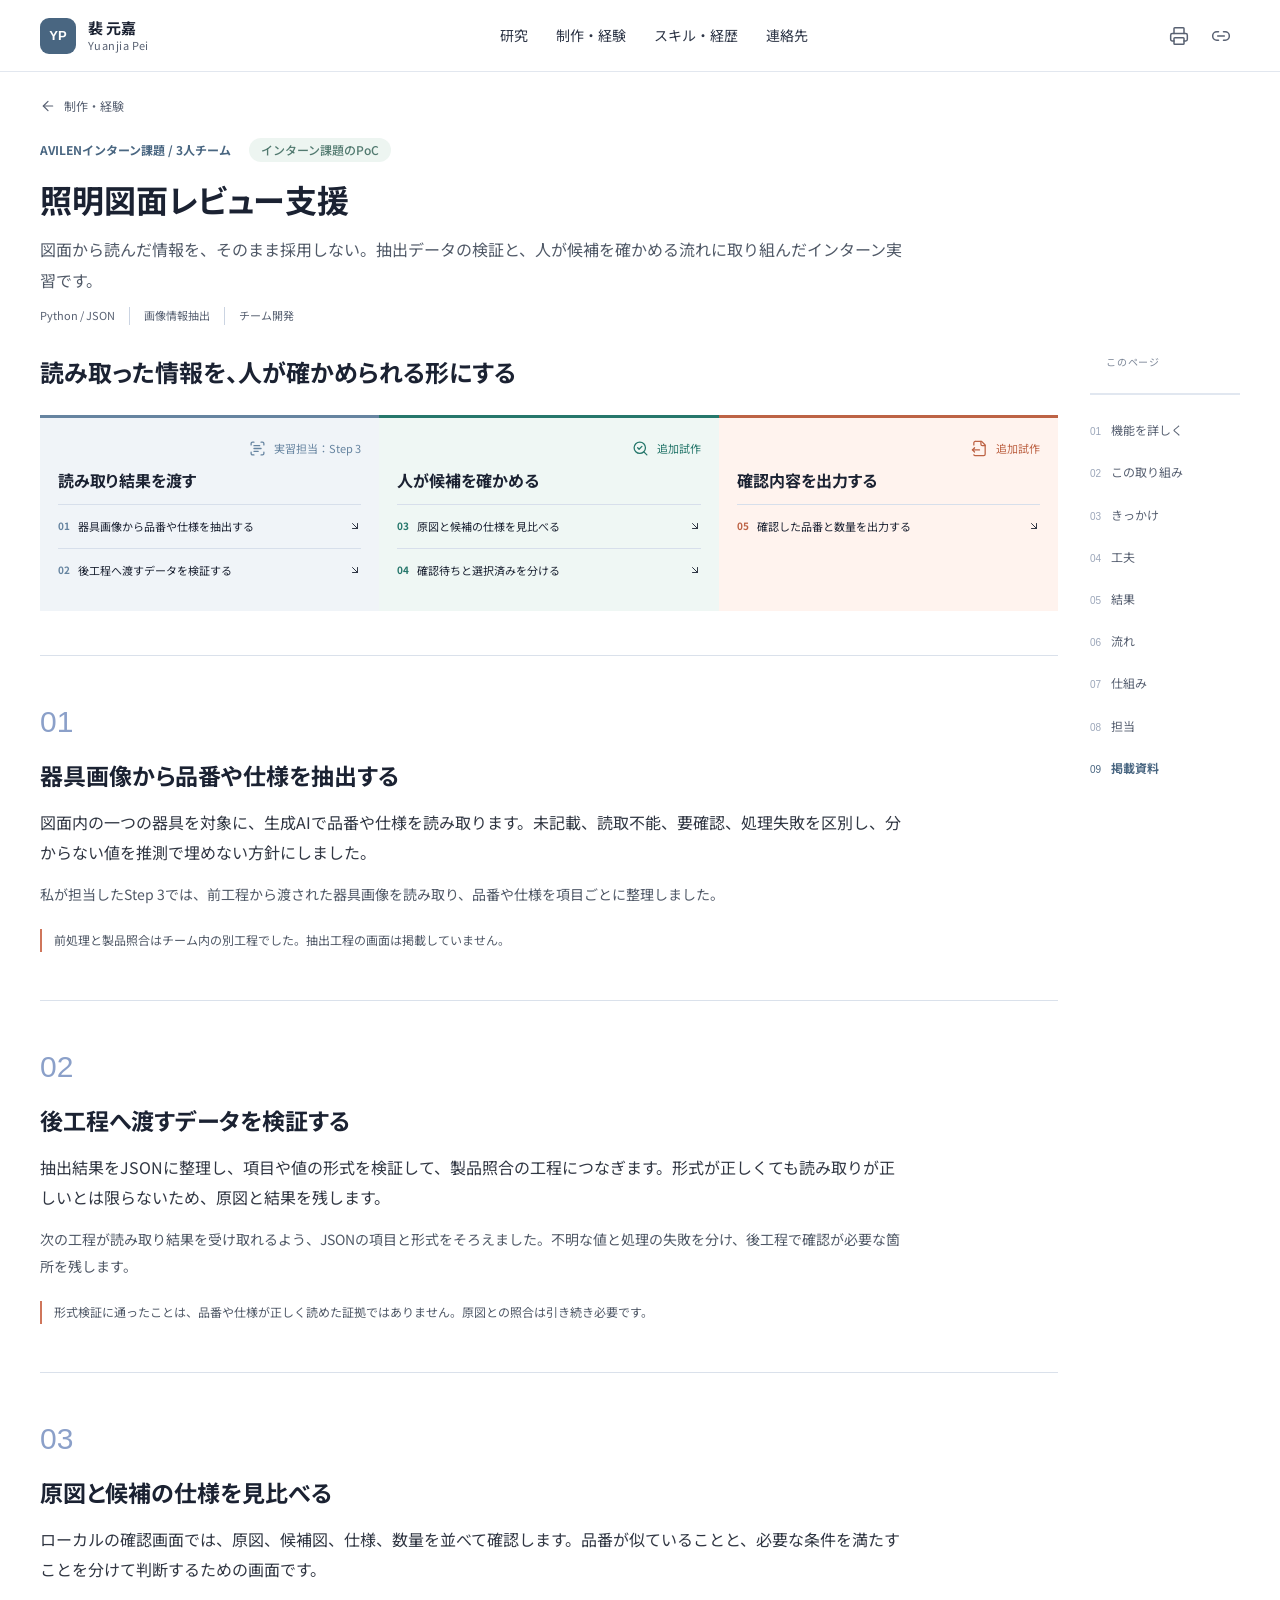
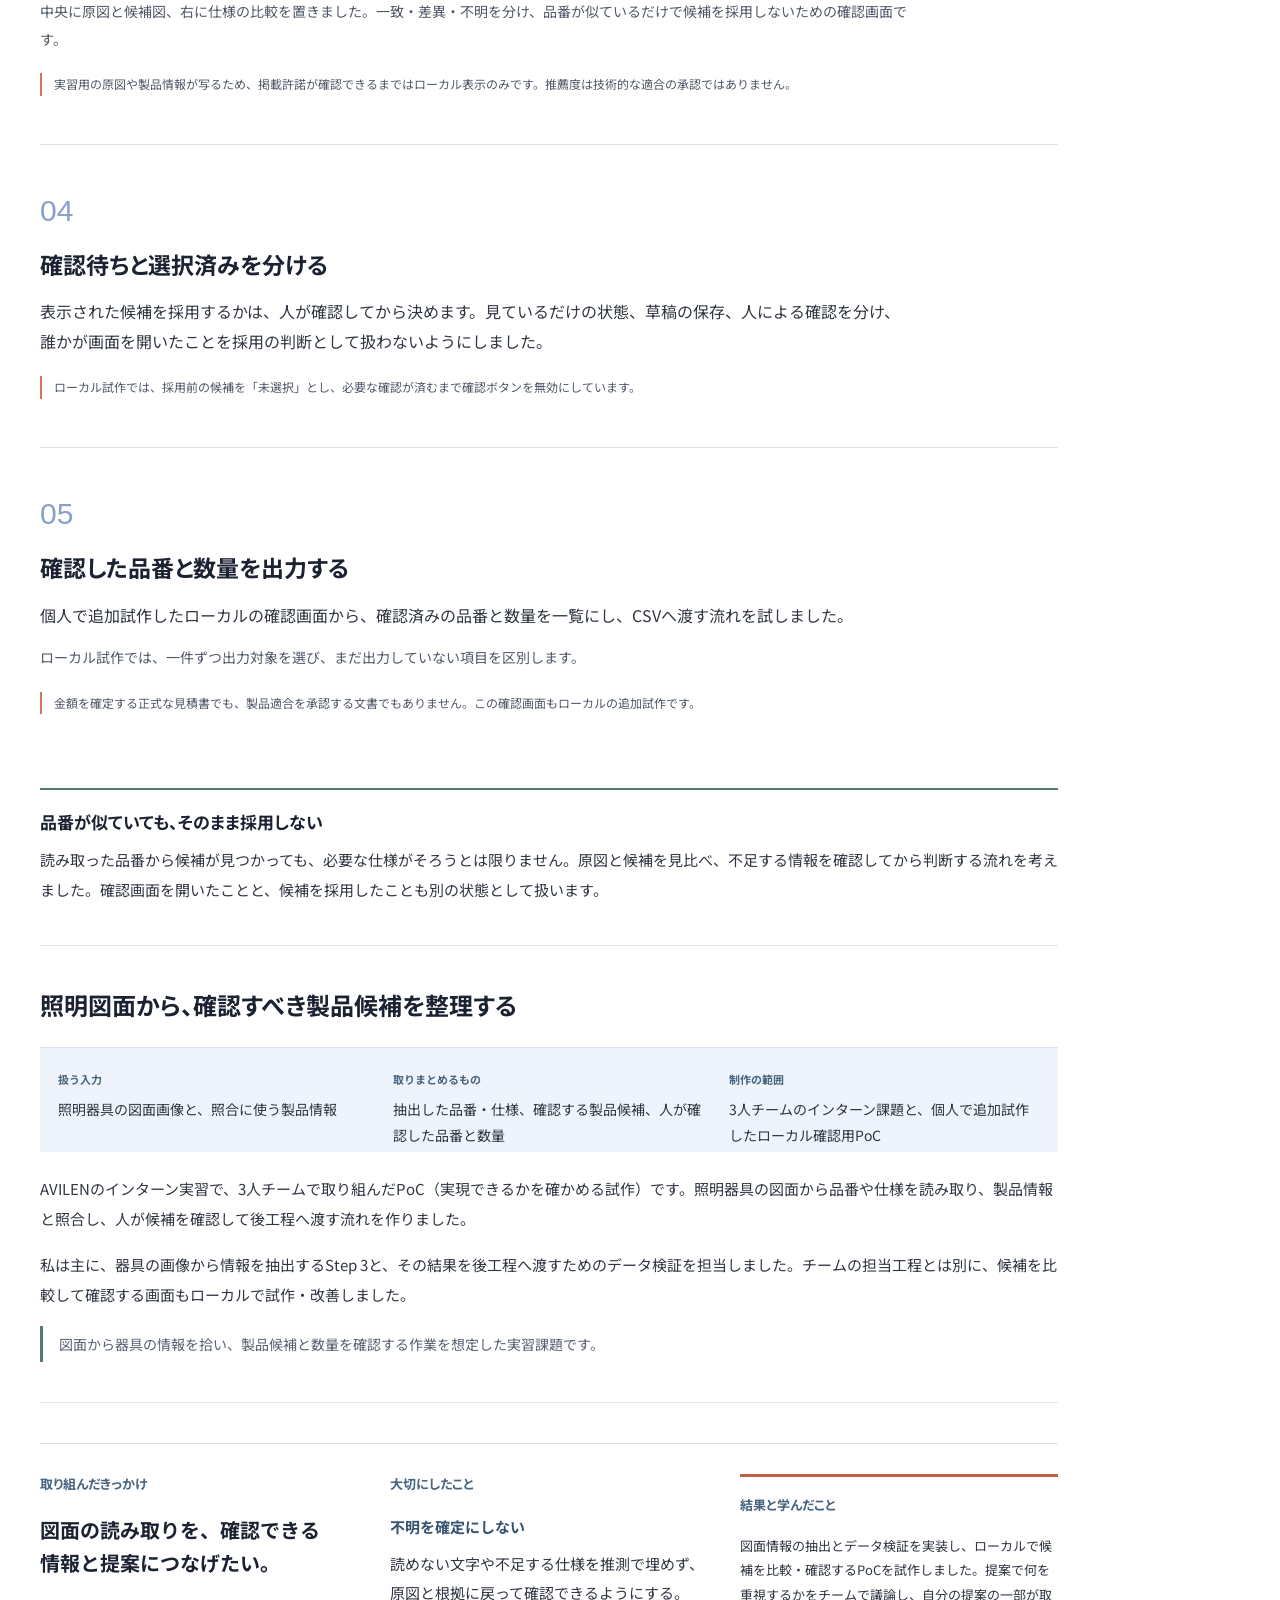
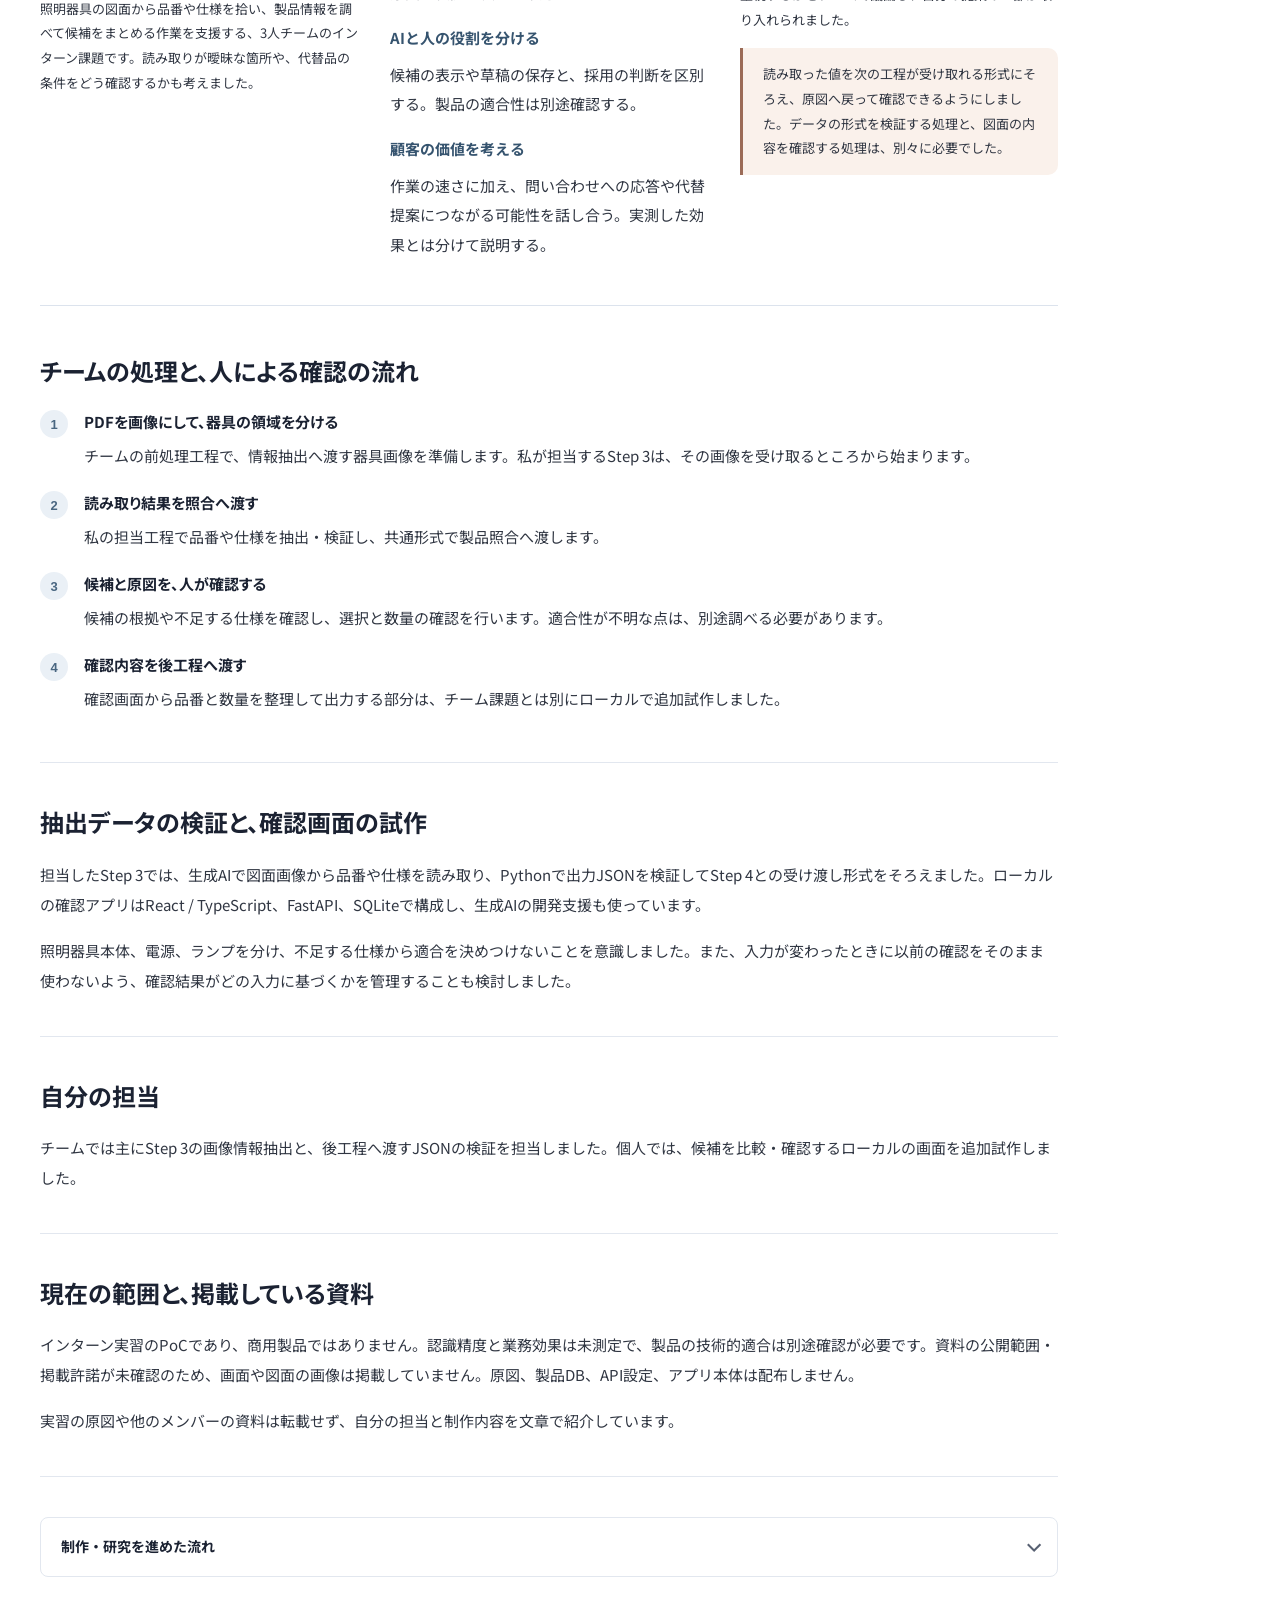
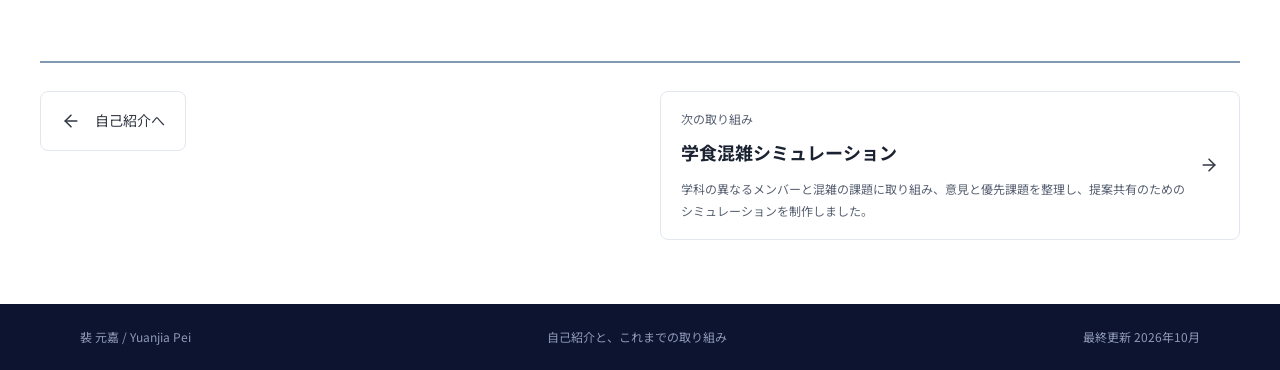
==== commit 0e757288: "Strengthen portfolio evidence after third-party review rounds Add verified research results and metr" ====
--- a/projects/avilen.html
+++ b/projects/avilen.html
@@ -1,14 +1,14 @@
 <!DOCTYPE html><html lang="ja"><head><meta charset="utf-8"><meta name="viewport" content="width=device-width,initial-scale=1"><meta name="description" content="AVILENのインターン実習で、3人チームで制作した照明図面の品番特定・候補確認PoCです。図面から情報を読み取り、製品候補を比べ、人が確認して次の工程へ渡す流れを試作しました。"><meta name="theme-color" content="#496681"><title>照明図面レビュー支援 | 裴 元嘉</title>
 <meta property="og:type" content="article"><meta property="og:title" content="照明図面レビュー支援 | 裴 元嘉"><meta property="og:description" content="AVILENのインターン実習で、3人チームで制作した照明図面の品番特定・候補確認PoCです。図面から情報を読み取り、製品候補を比べ、人が確認して次の工程へ渡す流れを試作しました。"><meta property="og:url" content="https://2448309821.github.io/intro-page/projects/avilen.html"><meta property="og:image" content="https://2448309821.github.io/intro-page/assets/profile-photo.jpeg"><meta property="og:locale" content="ja_JP"><meta name="twitter:card" content="summary">
-<link rel="icon" href="data:image/svg+xml,%3Csvg xmlns='http://www.w3.org/2000/svg' viewBox='0 0 64 64'%3E%3Crect width='64' height='64' rx='8' fill='%23496681'/%3E%3Ctext x='32' y='41' text-anchor='middle' font-family='Arial' font-size='24' font-weight='700' fill='white'%3EYP%3C/text%3E%3C/svg%3E"><link rel="preconnect" href="https://fonts.googleapis.com"><link rel="preconnect" href="https://fonts.gstatic.com" crossorigin=""><link rel="stylesheet" href="https://fonts.googleapis.com/css2?family=Noto+Sans+JP:wght@400;500;700&amp;display=swap"><link rel="stylesheet" href="../style.3a12190ad755.css"></head>
+<link rel="icon" href="data:image/svg+xml,%3Csvg xmlns='http://www.w3.org/2000/svg' viewBox='0 0 64 64'%3E%3Crect width='64' height='64' rx='8' fill='%23496681'/%3E%3Ctext x='32' y='41' text-anchor='middle' font-family='Arial' font-size='24' font-weight='700' fill='white'%3EYP%3C/text%3E%3C/svg%3E"><link rel="preconnect" href="https://fonts.googleapis.com"><link rel="preconnect" href="https://fonts.gstatic.com" crossorigin=""><link rel="stylesheet" href="https://fonts.googleapis.com/css2?family=Noto+Sans+JP:wght@400;500;700&amp;display=swap"><link rel="stylesheet" href="../style.4357443e18ec.css"></head>
 <body class="page-project"><a class="skip" href="#main">本文へ</a>
-<header class="site-header"><a class="wordmark" href="../index.html"><span class="mark" aria-hidden="true">YP</span><span>裴 元嘉<small>Yuanjia Pei</small></span></a><nav aria-label="メインナビゲーション"><a href="../index.html#research">研究</a><a href="../index.html#development">制作・経験</a><a href="../index.html#profile">スキル・経歴</a><a href="../index.html#contact">連絡先</a></nav><div class="header-tools"><button class="icon-button" data-print="" title="PDF / 印刷" aria-label="PDF / 印刷"><i data-lucide="printer" aria-hidden="true"></i></button><button class="icon-button" data-share="" title="このページのリンクをコピー" aria-label="このページのリンクをコピー"><i data-lucide="link-2" aria-hidden="true"></i></button><button class="icon-button mobile-menu" data-menu="" title="メニュー" aria-label="メニュー" aria-expanded="false"><i data-lucide="menu" aria-hidden="true"></i></button></div></header>
+<header class="site-header"><a class="wordmark" href="../index.html"><span class="mark" aria-hidden="true">YP</span><span>裴 元嘉<small>Yuanjia Pei</small></span></a><nav aria-label="メインナビゲーション"><a href="../index.html#research">研究</a><a href="../index.html#development">制作・経験</a><a href="../index.html#profile">スキル・経歴</a><a href="../index.html#contact">連絡先</a></nav><div class="header-tools"><button class="icon-button" data-print="" title="PDF / 印刷" aria-label="PDF / 印刷"><svg xmlns="http://www.w3.org/2000/svg" width="24" height="24" viewBox="0 0 24 24" fill="none" stroke="currentColor" stroke-width="2" stroke-linecap="round" stroke-linejoin="round" class="lucide lucide-printer" aria-hidden="true" focusable="false"><path d="M6 18H4a2 2 0 0 1-2-2v-5a2 2 0 0 1 2-2h16a2 2 0 0 1 2 2v5a2 2 0 0 1-2 2h-2"></path><path d="M6 9V3a1 1 0 0 1 1-1h10a1 1 0 0 1 1 1v6"></path><rect x="6" y="14" width="12" height="8" rx="1"></rect></svg></button><button class="icon-button" data-share="" title="このページのリンクをコピー" aria-label="このページのリンクをコピー"><svg xmlns="http://www.w3.org/2000/svg" width="24" height="24" viewBox="0 0 24 24" fill="none" stroke="currentColor" stroke-width="2" stroke-linecap="round" stroke-linejoin="round" class="lucide lucide-link-2" aria-hidden="true" focusable="false"><path d="M9 17H7A5 5 0 0 1 7 7h2"></path><path d="M15 7h2a5 5 0 1 1 0 10h-2"></path><line x1="8" x2="16" y1="12" y2="12"></line></svg></button><button class="icon-button mobile-menu" data-menu="" title="メニュー" aria-label="メニュー" aria-expanded="false"><span data-icon-closed=""><svg xmlns="http://www.w3.org/2000/svg" width="24" height="24" viewBox="0 0 24 24" fill="none" stroke="currentColor" stroke-width="2" stroke-linecap="round" stroke-linejoin="round" class="lucide lucide-menu" aria-hidden="true" focusable="false"><line x1="4" x2="20" y1="12" y2="12"></line><line x1="4" x2="20" y1="6" y2="6"></line><line x1="4" x2="20" y1="18" y2="18"></line></svg></span><span data-icon-open="" hidden=""><svg xmlns="http://www.w3.org/2000/svg" width="24" height="24" viewBox="0 0 24 24" fill="none" stroke="currentColor" stroke-width="2" stroke-linecap="round" stroke-linejoin="round" class="lucide lucide-x" aria-hidden="true" focusable="false"><path d="M18 6 6 18"></path><path d="m6 6 12 12"></path></svg></span></button></div></header>
 
-<main id="main"><div class="container project-page story-page story-v2 group-practice"><a class="back-link" href="../index.html#development"><i data-lucide="arrow-left" aria-hidden="true"></i>制作・経験</a><header class="project-heading"><div class="project-heading-meta"><span>AVILENインターン課題 / 3人チーム</span><span class="state-label">インターン課題のPoC</span></div><h1>照明図面レビュー支援</h1><p>図面から読んだ情報を、そのまま採用しない。抽出データの検証と、人が候補を確かめる流れに取り組んだインターン実習です。</p><div class="tag-list"><span>Python / JSON</span><span>画像情報抽出</span><span>チーム開発</span></div></header>
-<div class="case-layout"><nav id="project-index" class="case-index" aria-label="このプロジェクトの目次"><p>このページ</p><button class="compact-index-button" data-index-toggle="" aria-controls="project-index" aria-expanded="false" aria-label="目次を開く"><i data-lucide="list" aria-hidden="true"></i><span>目次</span></button><div class="reading-progress" role="progressbar" aria-label="閲覧位置" aria-valuemin="0" aria-valuemax="100" aria-valuenow="0"><span data-read-progress=""></span></div><a href="#capabilities" data-quick-link="capabilities"><span class="index-number">01</span>機能を詳しく</a><a href="#overview" data-quick-link="overview"><span class="index-number">02</span>この取り組み</a><a href="#background" data-quick-link="background"><span class="index-number">03</span>きっかけ</a><a href="#decisions" data-quick-link="decisions"><span class="index-number">04</span>工夫</a><a href="#outcome" data-quick-link="outcome"><span class="index-number">05</span>結果</a><a href="#usage" data-quick-link="usage"><span class="index-number">06</span>流れ</a><a href="#implementation" data-quick-link="implementation"><span class="index-number">07</span>仕組み</a><a href="#ownership" data-quick-link="ownership"><span class="index-number">08</span>担当</a><a href="#scope" data-quick-link="scope"><span class="index-number">09</span>掲載資料</a><button class="quick-top" data-top="" title="ページ上部へ戻る" aria-label="ページ上部へ戻る"><i data-lucide="arrow-up" aria-hidden="true"></i></button></nav><div class="case-content">
+<main id="main"><div class="container project-page story-page story-v2 group-practice"><a class="back-link" href="../index.html#development"><svg xmlns="http://www.w3.org/2000/svg" width="24" height="24" viewBox="0 0 24 24" fill="none" stroke="currentColor" stroke-width="2" stroke-linecap="round" stroke-linejoin="round" class="lucide lucide-arrow-left" aria-hidden="true" focusable="false"><path d="m12 19-7-7 7-7"></path><path d="M19 12H5"></path></svg>制作・経験</a><header class="project-heading"><div class="project-heading-meta"><span>AVILENインターン課題 / 3人チーム</span><span class="state-label">インターン課題のPoC</span></div><h1>照明図面レビュー支援</h1><p>図面から読んだ情報を、そのまま採用しない。抽出データの検証と、人が候補を確かめる流れに取り組んだインターン実習です。</p><div class="tag-list"><span>Python / JSON</span><span>画像情報抽出</span><span>チーム開発</span></div></header>
+<div class="case-layout"><nav id="project-index" class="case-index" aria-label="このプロジェクトの目次"><p>このページ</p><button class="compact-index-button" data-index-toggle="" aria-controls="project-index" aria-expanded="false" aria-label="目次を開く"><svg xmlns="http://www.w3.org/2000/svg" width="24" height="24" viewBox="0 0 24 24" fill="none" stroke="currentColor" stroke-width="2" stroke-linecap="round" stroke-linejoin="round" class="lucide lucide-list" aria-hidden="true" focusable="false"><path d="M3 12h.01"></path><path d="M3 18h.01"></path><path d="M3 6h.01"></path><path d="M8 12h13"></path><path d="M8 18h13"></path><path d="M8 6h13"></path></svg><span>目次</span></button><div class="reading-progress" role="progressbar" aria-label="閲覧位置" aria-valuemin="0" aria-valuemax="100" aria-valuenow="0"><span data-read-progress=""></span></div><a href="#capabilities" data-quick-link="capabilities"><span class="index-number">01</span>機能を詳しく</a><a href="#overview" data-quick-link="overview"><span class="index-number">02</span>この取り組み</a><a href="#background" data-quick-link="background"><span class="index-number">03</span>きっかけ</a><a href="#decisions" data-quick-link="decisions"><span class="index-number">04</span>工夫</a><a href="#outcome" data-quick-link="outcome"><span class="index-number">05</span>結果</a><a href="#usage" data-quick-link="usage"><span class="index-number">06</span>流れ</a><a href="#implementation" data-quick-link="implementation"><span class="index-number">07</span>仕組み</a><a href="#ownership" data-quick-link="ownership"><span class="index-number">08</span>担当</a><a href="#scope" data-quick-link="scope"><span class="index-number">09</span>掲載資料</a><button class="quick-top" data-top="" title="ページ上部へ戻る" aria-label="ページ上部へ戻る"><svg xmlns="http://www.w3.org/2000/svg" width="24" height="24" viewBox="0 0 24 24" fill="none" stroke="currentColor" stroke-width="2" stroke-linecap="round" stroke-linejoin="round" class="lucide lucide-arrow-up" aria-hidden="true" focusable="false"><path d="m5 12 7-7 7 7"></path><path d="M12 19V5"></path></svg></button></nav><div class="case-content">
 
 
-<section id="capabilities"><h2>読み取った情報を、人が確かめられる形にする</h2><nav class="feature-map grouped-feature-map" aria-label="機能一覧"><div class="feature-group phase-1"><div class="phase-heading"><i data-lucide="scan-text" aria-hidden="true"></i><span>実習担当：Step 3</span></div><h3>読み取り結果を渡す</h3><a href="#feature-avilen-1"><span>01</span>器具画像から品番や仕様を抽出する<i data-lucide="arrow-down-right" aria-hidden="true"></i></a><a href="#feature-avilen-2"><span>02</span>後工程へ渡すデータを検証する<i data-lucide="arrow-down-right" aria-hidden="true"></i></a></div><div class="feature-group phase-2"><div class="phase-heading"><i data-lucide="search-check" aria-hidden="true"></i><span>追加試作</span></div><h3>人が候補を確かめる</h3><a href="#feature-avilen-3"><span>03</span>原図と候補の仕様を見比べる<i data-lucide="arrow-down-right" aria-hidden="true"></i></a><a href="#feature-avilen-4"><span>04</span>確認待ちと選択済みを分ける<i data-lucide="arrow-down-right" aria-hidden="true"></i></a></div><div class="feature-group phase-3"><div class="phase-heading"><i data-lucide="file-output" aria-hidden="true"></i><span>追加試作</span></div><h3>確認内容を出力する</h3><a href="#feature-avilen-5"><span>05</span>確認した品番と数量を出力する<i data-lucide="arrow-down-right" aria-hidden="true"></i></a></div></nav><article id="feature-avilen-1" tabindex="-1" class="feature-chapter without-screen" data-feature-chapter=""><div class="feature-copy"><span class="feature-number">01</span><h3>器具画像から品番や仕様を抽出する</h3><p>図面内の一つの器具を対象に、生成AIで品番や仕様を読み取ります。未記載、読取不能、要確認、処理失敗を区別し、分からない値を推測で埋めない方針にしました。</p><p>私が担当したStep 3では、前工程から渡された器具画像を読み取り、品番や仕様を項目ごとに整理しました。</p><p class="feature-care">前処理と製品照合はチーム内の別工程でした。抽出工程の画面は掲載していません。</p></div></article><article id="feature-avilen-2" tabindex="-1" class="feature-chapter without-screen" data-feature-chapter=""><div class="feature-copy"><span class="feature-number">02</span><h3>後工程へ渡すデータを検証する</h3><p>抽出結果をJSONに整理し、項目や値の形式を検証して、製品照合の工程につなぎます。形式が正しくても読み取りが正しいとは限らないため、原図と結果を残します。</p><p>次の工程が読み取り結果を受け取れるよう、JSONの項目と形式をそろえました。不明な値と処理の失敗を分け、後工程で確認が必要な箇所を残します。</p><p class="feature-care">形式検証に通ったことは、品番や仕様が正しく読めた証拠ではありません。原図との照合は引き続き必要です。</p></div></article><article id="feature-avilen-3" tabindex="-1" class="feature-chapter  without-screen" data-feature-chapter=""><div class="feature-copy"><span class="feature-number">03</span><h3>原図と候補の仕様を見比べる</h3><p>ローカルの確認画面では、原図、候補図、仕様、数量を並べて確認します。品番が似ていることと、必要な条件を満たすことを分けて判断するための画面です。</p><p>中央に原図と候補図、右に仕様の比較を置きました。一致・差異・不明を分け、品番が似ているだけで候補を採用しないための確認画面です。</p><p class="feature-care">実習用の原図や製品情報が写るため、掲載許諾が確認できるまではローカル表示のみです。推薦度は技術的な適合の承認ではありません。</p></div></article><article id="feature-avilen-4" tabindex="-1" class="feature-chapter  without-screen" data-feature-chapter=""><div class="feature-copy"><span class="feature-number">04</span><h3>確認待ちと選択済みを分ける</h3><p>表示された候補を採用するかは、人が確認してから決めます。見ているだけの状態、草稿の保存、人による確認を分け、誰かが画面を開いたことを採用の判断として扱わないようにしました。</p><p class="feature-care">ローカル試作では、採用前の候補を「未選択」とし、必要な確認が済むまで確認ボタンを無効にしています。</p></div></article><article id="feature-avilen-5" tabindex="-1" class="feature-chapter  without-screen" data-feature-chapter=""><div class="feature-copy"><span class="feature-number">05</span><h3>確認した品番と数量を出力する</h3><p>個人で追加試作したローカルの確認画面から、確認済みの品番と数量を一覧にし、CSVへ渡す流れを試しました。</p><p>ローカル試作では、一件ずつ出力対象を選び、まだ出力していない項目を区別します。</p><p class="feature-care">金額を確定する正式な見積書でも、製品適合を承認する文書でもありません。この確認画面もローカルの追加試作です。</p></div></article><div class="usage-example"><h3>品番が似ていても、そのまま採用しない</h3><p>読み取った品番から候補が見つかっても、必要な仕様がそろうとは限りません。原図と候補を見比べ、不足する情報を確認してから判断する流れを考えました。確認画面を開いたことと、候補を採用したことも別の状態として扱います。</p></div></section>
+<section id="capabilities"><h2>読み取った情報を、人が確かめられる形にする</h2><nav class="feature-map grouped-feature-map" aria-label="機能一覧"><div class="feature-group phase-1"><div class="phase-heading"><svg xmlns="http://www.w3.org/2000/svg" width="24" height="24" viewBox="0 0 24 24" fill="none" stroke="currentColor" stroke-width="2" stroke-linecap="round" stroke-linejoin="round" class="lucide lucide-scan-text" aria-hidden="true" focusable="false"><path d="M3 7V5a2 2 0 0 1 2-2h2"></path><path d="M17 3h2a2 2 0 0 1 2 2v2"></path><path d="M21 17v2a2 2 0 0 1-2 2h-2"></path><path d="M7 21H5a2 2 0 0 1-2-2v-2"></path><path d="M7 8h8"></path><path d="M7 12h10"></path><path d="M7 16h6"></path></svg><span>実習担当：Step 3</span></div><h3>読み取り結果を渡す</h3><a href="#feature-avilen-1"><span>01</span>器具画像から品番や仕様を抽出する<svg xmlns="http://www.w3.org/2000/svg" width="24" height="24" viewBox="0 0 24 24" fill="none" stroke="currentColor" stroke-width="2" stroke-linecap="round" stroke-linejoin="round" class="lucide lucide-arrow-down-right" aria-hidden="true" focusable="false"><path d="m7 7 10 10"></path><path d="M17 7v10H7"></path></svg></a><a href="#feature-avilen-2"><span>02</span>後工程へ渡すデータを検証する<svg xmlns="http://www.w3.org/2000/svg" width="24" height="24" viewBox="0 0 24 24" fill="none" stroke="currentColor" stroke-width="2" stroke-linecap="round" stroke-linejoin="round" class="lucide lucide-arrow-down-right" aria-hidden="true" focusable="false"><path d="m7 7 10 10"></path><path d="M17 7v10H7"></path></svg></a></div><div class="feature-group phase-2"><div class="phase-heading"><svg xmlns="http://www.w3.org/2000/svg" width="24" height="24" viewBox="0 0 24 24" fill="none" stroke="currentColor" stroke-width="2" stroke-linecap="round" stroke-linejoin="round" class="lucide lucide-search-check" aria-hidden="true" focusable="false"><path d="m8 11 2 2 4-4"></path><circle cx="11" cy="11" r="8"></circle><path d="m21 21-4.3-4.3"></path></svg><span>追加試作</span></div><h3>人が候補を確かめる</h3><a href="#feature-avilen-3"><span>03</span>原図と候補の仕様を見比べる<svg xmlns="http://www.w3.org/2000/svg" width="24" height="24" viewBox="0 0 24 24" fill="none" stroke="currentColor" stroke-width="2" stroke-linecap="round" stroke-linejoin="round" class="lucide lucide-arrow-down-right" aria-hidden="true" focusable="false"><path d="m7 7 10 10"></path><path d="M17 7v10H7"></path></svg></a><a href="#feature-avilen-4"><span>04</span>確認待ちと選択済みを分ける<svg xmlns="http://www.w3.org/2000/svg" width="24" height="24" viewBox="0 0 24 24" fill="none" stroke="currentColor" stroke-width="2" stroke-linecap="round" stroke-linejoin="round" class="lucide lucide-arrow-down-right" aria-hidden="true" focusable="false"><path d="m7 7 10 10"></path><path d="M17 7v10H7"></path></svg></a></div><div class="feature-group phase-3"><div class="phase-heading"><svg xmlns="http://www.w3.org/2000/svg" width="24" height="24" viewBox="0 0 24 24" fill="none" stroke="currentColor" stroke-width="2" stroke-linecap="round" stroke-linejoin="round" class="lucide lucide-file-output" aria-hidden="true" focusable="false"><path d="M14 2v4a2 2 0 0 0 2 2h4"></path><path d="M4 7V4a2 2 0 0 1 2-2 2 2 0 0 0-2 2"></path><path d="M4.063 20.999a2 2 0 0 0 2 1L18 22a2 2 0 0 0 2-2V7l-5-5H6"></path><path d="m5 11-3 3"></path><path d="m5 17-3-3h10"></path></svg><span>追加試作</span></div><h3>確認内容を出力する</h3><a href="#feature-avilen-5"><span>05</span>確認した品番と数量を出力する<svg xmlns="http://www.w3.org/2000/svg" width="24" height="24" viewBox="0 0 24 24" fill="none" stroke="currentColor" stroke-width="2" stroke-linecap="round" stroke-linejoin="round" class="lucide lucide-arrow-down-right" aria-hidden="true" focusable="false"><path d="m7 7 10 10"></path><path d="M17 7v10H7"></path></svg></a></div></nav><article id="feature-avilen-1" tabindex="-1" class="feature-chapter without-screen" data-feature-chapter=""><div class="feature-copy"><span class="feature-number">01</span><h3>器具画像から品番や仕様を抽出する</h3><p>図面内の一つの器具を対象に、生成AIで品番や仕様を読み取ります。未記載、読取不能、要確認、処理失敗を区別し、分からない値を推測で埋めない方針にしました。</p><p>私が担当したStep 3では、前工程から渡された器具画像を読み取り、品番や仕様を項目ごとに整理しました。</p><p class="feature-care">前処理と製品照合はチーム内の別工程でした。抽出工程の画面は掲載していません。</p></div></article><article id="feature-avilen-2" tabindex="-1" class="feature-chapter without-screen" data-feature-chapter=""><div class="feature-copy"><span class="feature-number">02</span><h3>後工程へ渡すデータを検証する</h3><p>抽出結果をJSONに整理し、項目や値の形式を検証して、製品照合の工程につなぎます。形式が正しくても読み取りが正しいとは限らないため、原図と結果を残します。</p><p>次の工程が読み取り結果を受け取れるよう、JSONの項目と形式をそろえました。不明な値と処理の失敗を分け、後工程で確認が必要な箇所を残します。</p><p class="feature-care">形式検証に通ったことは、品番や仕様が正しく読めた証拠ではありません。原図との照合は引き続き必要です。</p></div></article><article id="feature-avilen-3" tabindex="-1" class="feature-chapter  without-screen" data-feature-chapter=""><div class="feature-copy"><span class="feature-number">03</span><h3>原図と候補の仕様を見比べる</h3><p>ローカルの確認画面では、原図、候補図、仕様、数量を並べて確認します。品番が似ていることと、必要な条件を満たすことを分けて判断するための画面です。</p><p>中央に原図と候補図、右に仕様の比較を置きました。一致・差異・不明を分け、品番が似ているだけで候補を採用しないための確認画面です。</p><p class="feature-care">実習用の原図や製品情報が写るため、掲載許諾が確認できるまではローカル表示のみです。推薦度は技術的な適合の承認ではありません。</p></div></article><article id="feature-avilen-4" tabindex="-1" class="feature-chapter  without-screen" data-feature-chapter=""><div class="feature-copy"><span class="feature-number">04</span><h3>確認待ちと選択済みを分ける</h3><p>表示された候補を採用するかは、人が確認してから決めます。見ているだけの状態、草稿の保存、人による確認を分け、誰かが画面を開いたことを採用の判断として扱わないようにしました。</p><p class="feature-care">ローカル試作では、採用前の候補を「未選択」とし、必要な確認が済むまで確認ボタンを無効にしています。</p></div></article><article id="feature-avilen-5" tabindex="-1" class="feature-chapter  without-screen" data-feature-chapter=""><div class="feature-copy"><span class="feature-number">05</span><h3>確認した品番と数量を出力する</h3><p>個人で追加試作したローカルの確認画面から、確認済みの品番と数量を一覧にし、CSVへ渡す流れを試しました。</p><p>ローカル試作では、一件ずつ出力対象を選び、まだ出力していない項目を区別します。</p><p class="feature-care">金額を確定する正式な見積書でも、製品適合を承認する文書でもありません。この確認画面もローカルの追加試作です。</p></div></article><div class="usage-example"><h3>品番が似ていても、そのまま採用しない</h3><p>読み取った品番から候補が見つかっても、必要な仕様がそろうとは限りません。原図と候補を見比べ、不足する情報を確認してから判断する流れを考えました。確認画面を開いたことと、候補を採用したことも別の状態として扱います。</p></div></section>
 <section id="overview"><h2>照明図面から、確認すべき製品候補を整理する</h2><dl class="project-brief"><div><dt>扱う入力</dt><dd>照明器具の図面画像と、照合に使う製品情報</dd></div><div><dt>取りまとめるもの</dt><dd>抽出した品番・仕様、確認する製品候補、人が確認した品番と数量</dd></div><div><dt>制作の範囲</dt><dd>3人チームのインターン課題と、個人で追加試作したローカル確認用PoC</dd></div></dl><p>AVILENのインターン実習で、3人チームで取り組んだPoC（実現できるかを確かめる試作）です。照明器具の図面から品番や仕様を読み取り、製品情報と照合し、人が候補を確認して後工程へ渡す流れを作りました。</p><p>私は主に、器具の画像から情報を抽出するStep 3と、その結果を後工程へ渡すためのデータ検証を担当しました。チームの担当工程とは別に、候補を比較して確認する画面もローカルで試作・改善しました。</p><p class="project-audience">図面から器具の情報を拾い、製品候補と数量を確認する作業を想定した実習課題です。</p></section>
 <div class="story-case-notes"><section id="background"><h2>取り組んだきっかけ</h2><p class="motivation-lead">図面の読み取りを、確認できる情報と提案につなげたい。</p><p>照明器具の図面から品番や仕様を拾い、製品情報を調べて候補をまとめる作業を支援する、3人チームのインターン課題です。読み取りが曖昧な箇所や、代替品の条件をどう確認するかも考えました。</p></section><section id="decisions"><h2>大切にしたこと</h2><dl class="decision-list"><div><dt>不明を確定にしない</dt><dd>読めない文字や不足する仕様を推測で埋めず、原図と根拠に戻って確認できるようにする。</dd></div><div><dt>AIと人の役割を分ける</dt><dd>候補の表示や草稿の保存と、採用の判断を区別する。製品の適合性は別途確認する。</dd></div><div><dt>顧客の価値を考える</dt><dd>作業の速さに加え、問い合わせへの応答や代替提案につながる可能性を話し合う。実測した効果とは分けて説明する。</dd></div></dl></section><section id="outcome"><h2>結果と学んだこと</h2><p>図面情報の抽出とデータ検証を実装し、ローカルで候補を比較・確認するPoCを試作しました。提案で何を重視するかをチームで議論し、自分の提案の一部が取り入れられました。</p><p class="learning">読み取った値を次の工程が受け取れる形式にそろえ、原図へ戻って確認できるようにしました。データの形式を検証する処理と、図面の内容を確認する処理は、別々に必要でした。</p></section></div>
 <section id="usage"><h2>チームの処理と、人による確認の流れ</h2><ol class="process-list usage-list "><li><h3>PDFを画像にして、器具の領域を分ける</h3><p>チームの前処理工程で、情報抽出へ渡す器具画像を準備します。私が担当するStep 3は、その画像を受け取るところから始まります。</p></li><li><h3>読み取り結果を照合へ渡す</h3><p>私の担当工程で品番や仕様を抽出・検証し、共通形式で製品照合へ渡します。</p></li><li><h3>候補と原図を、人が確認する</h3><p>候補の根拠や不足する仕様を確認し、選択と数量の確認を行います。適合性が不明な点は、別途調べる必要があります。</p></li><li><h3>確認内容を後工程へ渡す</h3><p>確認画面から品番と数量を整理して出力する部分は、チーム課題とは別にローカルで追加試作しました。</p></li></ol></section>
@@ -17,6 +17,6 @@
 
 <section id="ownership"><h2>自分の担当</h2><p>チームでは主にStep 3の画像情報抽出と、後工程へ渡すJSONの検証を担当しました。個人では、候補を比較・確認するローカルの画面を追加試作しました。</p></section>
 <section id="scope"><h2>現在の範囲と、掲載している資料</h2><p>インターン実習のPoCであり、商用製品ではありません。認識精度と業務効果は未測定で、製品の技術的適合は別途確認が必要です。資料の公開範囲・掲載許諾が未確認のため、画面や図面の画像は掲載していません。原図、製品DB、API設定、アプリ本体は配布しません。</p><p>実習の原図や他のメンバーの資料は転載せず、自分の担当と制作内容を文章で紹介しています。</p></section>
-<details class="contribution"><summary>制作・研究を進めた流れ</summary><ol class="process-list"><li><h3>工程と受け渡しを整理する</h3><p>PDFの画像化、領域分割、情報抽出、製品照合、人による確認を分け、担当工程から次の工程へ渡すJSONの形式を確認しました。</p></li><li><h3>抽出結果を検証する</h3><p>品番や仕様の抽出に生成AIを利用し、未記載、読取不能、要確認、処理失敗を区別しました。元の画像と記録を残し、形式の検証だけで読み取りを正解扱いにしないようにしました。</p></li><li><h3>確認と提案の流れを改善する</h3><p>ローカルで候補を比較・確認する流れを試作・改善しました。チームの提案では、効率化に加え、顧客への応答や代替提案の価値も議論しました。</p></li></ol></details></div></div><div class="project-next"><a href="../index.html"><i data-lucide="arrow-left" aria-hidden="true"></i>自己紹介へ</a><a href="sdpbl.html"><span>次の取り組み<strong>学食混雑シミュレーション</strong><small>学科の異なるメンバーと混雑の課題に取り組み、意見と優先課題を整理し、提案共有のためのシミュレーションを制作しました。</small></span><i data-lucide="arrow-right" aria-hidden="true"></i></a></div></div></main><p class="toast" data-toast="" role="status" aria-live="polite"></p><footer class="site-footer"><div class="container footer-inner"><a href="../index.html">裴 元嘉 / Yuanjia Pei</a><span>自己紹介と、これまでの取り組み</span><small>最終更新 2026年10月</small></div></footer>
-<dialog id="visual-dialog" aria-labelledby="visual-title"><div class="dialog-top"><h2 id="visual-title">プロジェクトの画面</h2><div class="dialog-tools"><button class="icon-button" data-zoom="" title="原寸で表示" aria-label="原寸で表示" aria-pressed="false"><i data-lucide="zoom-in" aria-hidden="true"></i></button><button class="icon-button" data-close="" title="閉じる" aria-label="閉じる"><i data-lucide="x" aria-hidden="true"></i></button></div></div><div id="visual-content" tabindex="0" role="region" aria-label="プロジェクト画像"></div><p id="visual-caption"></p></dialog>
-<script src="../vendor/lucide.js"></script><script src="../app.afe3bcd1b2b1.js"></script></body></html>+<details class="contribution"><summary>制作・研究を進めた流れ</summary><ol class="process-list"><li><h3>工程と受け渡しを整理する</h3><p>PDFの画像化、領域分割、情報抽出、製品照合、人による確認を分け、担当工程から次の工程へ渡すJSONの形式を確認しました。</p></li><li><h3>抽出結果を検証する</h3><p>品番や仕様の抽出に生成AIを利用し、未記載、読取不能、要確認、処理失敗を区別しました。元の画像と記録を残し、形式の検証だけで読み取りを正解扱いにしないようにしました。</p></li><li><h3>確認と提案の流れを改善する</h3><p>ローカルで候補を比較・確認する流れを試作・改善しました。チームの提案では、効率化に加え、顧客への応答や代替提案の価値も議論しました。</p></li></ol></details></div></div><div class="project-next"><a href="../index.html"><svg xmlns="http://www.w3.org/2000/svg" width="24" height="24" viewBox="0 0 24 24" fill="none" stroke="currentColor" stroke-width="2" stroke-linecap="round" stroke-linejoin="round" class="lucide lucide-arrow-left" aria-hidden="true" focusable="false"><path d="m12 19-7-7 7-7"></path><path d="M19 12H5"></path></svg>自己紹介へ</a><a href="sdpbl.html"><span>次の取り組み<strong>学食混雑シミュレーション</strong><small>学科の異なるメンバーと混雑の課題に取り組み、意見と優先課題を整理し、提案共有のためのシミュレーションを制作しました。</small></span><svg xmlns="http://www.w3.org/2000/svg" width="24" height="24" viewBox="0 0 24 24" fill="none" stroke="currentColor" stroke-width="2" stroke-linecap="round" stroke-linejoin="round" class="lucide lucide-arrow-right" aria-hidden="true" focusable="false"><path d="M5 12h14"></path><path d="m12 5 7 7-7 7"></path></svg></a></div></div></main><p class="toast" data-toast="" role="status" aria-live="polite"></p><footer class="site-footer"><div class="container footer-inner"><a href="../index.html">裴 元嘉 / Yuanjia Pei</a><span>自己紹介と、これまでの取り組み</span><small>最終更新 2026年10月</small></div></footer>
+<dialog id="visual-dialog" aria-labelledby="visual-title"><div class="dialog-top"><h2 id="visual-title">プロジェクトの画面</h2><div class="dialog-tools"><button class="icon-button" data-zoom="" title="原寸で表示" aria-label="原寸で表示" aria-pressed="false"><span data-icon-closed=""><svg xmlns="http://www.w3.org/2000/svg" width="24" height="24" viewBox="0 0 24 24" fill="none" stroke="currentColor" stroke-width="2" stroke-linecap="round" stroke-linejoin="round" class="lucide lucide-zoom-in" aria-hidden="true" focusable="false"><circle cx="11" cy="11" r="8"></circle><line x1="21" x2="16.65" y1="21" y2="16.65"></line><line x1="11" x2="11" y1="8" y2="14"></line><line x1="8" x2="14" y1="11" y2="11"></line></svg></span><span data-icon-open="" hidden=""><svg xmlns="http://www.w3.org/2000/svg" width="24" height="24" viewBox="0 0 24 24" fill="none" stroke="currentColor" stroke-width="2" stroke-linecap="round" stroke-linejoin="round" class="lucide lucide-zoom-out" aria-hidden="true" focusable="false"><circle cx="11" cy="11" r="8"></circle><line x1="21" x2="16.65" y1="21" y2="16.65"></line><line x1="8" x2="14" y1="11" y2="11"></line></svg></span></button><button class="icon-button" data-close="" title="閉じる" aria-label="閉じる"><svg xmlns="http://www.w3.org/2000/svg" width="24" height="24" viewBox="0 0 24 24" fill="none" stroke="currentColor" stroke-width="2" stroke-linecap="round" stroke-linejoin="round" class="lucide lucide-x" aria-hidden="true" focusable="false"><path d="M18 6 6 18"></path><path d="m6 6 12 12"></path></svg></button></div></div><div id="visual-content" tabindex="0" role="region" aria-label="プロジェクト画像"></div><p id="visual-caption"></p></dialog>
+<script src="../app.ac924bdce02f.js"></script></body></html>
--- a/style.4357443e18ec.css
+++ b/style.4357443e18ec.css
@@ -0,0 +1,750 @@
+/* ---------- Tokens ---------- */
+:root{--bg:#ffffff;--soft:#f5f7fa;--ink:#1b2232;--text:#2d3546;--muted:#586172;--faint:#687083;--line:#e2e7ef;--line-strong:#cbd4e2;--accent:#496681;--accent-deep:#36546f;--accent-soft:#eaf0f6;--warm:#9b6b57;--warm-soft:#faf1eb;--mint:#527a70;--mint-soft:#edf5f1;--navy:#3c5268;--radius:8px;--shadow:0 1px 2px #1a244008,0 12px 32px #1a24400f;--max:1120px;--header:72px}
+
+/* ---------- Base ---------- */
+*{box-sizing:border-box}
+html{scroll-behavior:smooth;scroll-padding-top:calc(var(--header) + 20px);-webkit-text-size-adjust:100%}
+body{margin:0;color:var(--text);background:var(--bg);font-family:"Noto Sans JP","Hiragino Sans","Hiragino Kaku Gothic ProN","Yu Gothic",Meiryo,sans-serif;font-size:15px;line-height:1.85;letter-spacing:.02em;-webkit-font-smoothing:antialiased}
+a{color:inherit;text-decoration:none}
+button,input,select{font:inherit;letter-spacing:inherit}
+button{cursor:pointer;color:inherit;border:0;background:none;padding:0}
+img{display:block;max-width:100%}
+p,h1,h2,h3,figure{margin:0}
+h1,h2,h3{color:var(--ink);font-weight:700;letter-spacing:.03em;font-feature-settings:"palt"}
+/* Break Japanese at phrase boundaries instead of mid-word (Chromium); balance short headings. */
+h1,h2,h3,.motivation-lead,.interest-list span,.contact-layout p,.featured-project figcaption a,.intro-lead,.intro-stats dd{word-break:auto-phrase;text-wrap:balance}
+.sr-only{position:absolute;width:1px;height:1px;padding:0;margin:-1px;overflow:hidden;clip:rect(0 0 0 0);white-space:nowrap;border:0}
+a:focus-visible,button:focus-visible,summary:focus-visible,[tabindex]:focus-visible{outline:3px solid var(--accent);outline-offset:3px;border-radius:4px}
+svg{width:20px;height:20px;stroke-width:1.8;flex-shrink:0}
+[hidden]{display:none!important}
+.container{width:min(var(--max),calc(100% - 80px));margin-inline:auto}
+.skip{position:fixed;left:12px;top:-60px;z-index:100;background:var(--ink);color:#fff;padding:8px 16px;border-radius:6px}
+.skip:focus{top:12px}
+
+/* ---------- Header ---------- */
+.site-header{height:var(--header);display:flex;align-items:center;justify-content:space-between;gap:20px;padding:0 40px;background:#ffffffeb;border-bottom:1px solid var(--line);position:sticky;top:0;z-index:20;backdrop-filter:saturate(1.4) blur(12px)}
+.wordmark{display:flex;align-items:center;gap:12px;font-size:15px;font-weight:700;line-height:1.35;color:var(--ink)}
+.wordmark small{display:block;font-size:11px;font-weight:400;color:var(--muted);letter-spacing:.04em}
+.mark{width:36px;height:36px;background:var(--accent);color:#fff;display:grid;place-items:center;border-radius:9px;font:700 13px/1 Arial,sans-serif}
+.site-header nav{display:flex;gap:4px;font-size:14px}
+.site-header nav a{padding:6px 12px;border-radius:8px;color:var(--text)}
+.site-header nav a:hover{color:var(--accent);background:var(--accent-soft)}
+.header-tools{display:flex;gap:4px}
+.icon-button{width:38px;height:38px;display:inline-flex;align-items:center;justify-content:center;border-radius:9px;color:var(--muted)}
+.icon-button:hover{background:var(--accent-soft);color:var(--accent)}
+.mobile-menu{display:none}
+
+/* ---------- Quick rail (home only) ---------- */
+.quick-rail{position:fixed;right:18px;top:50%;transform:translateY(-50%);z-index:15;display:none;flex-direction:column;gap:2px;padding:12px 8px 8px;border:1px solid var(--line);border-radius:12px;background:#ffffffee;box-shadow:var(--shadow);backdrop-filter:blur(10px)}
+.quick-rail-label{font-size:12px;color:var(--faint);padding:0 10px 6px;letter-spacing:.08em}
+.quick-rail a{display:grid;grid-template-columns:22px 1fr;align-items:center;gap:6px;min-width:120px;padding:6px 10px;font-size:12px;color:var(--muted);border-radius:8px}
+.quick-rail a span{font:12px/1 Arial,sans-serif;color:var(--faint)}
+.quick-rail a:hover,.quick-rail a.is-active{background:var(--accent-soft);color:var(--accent)}
+.quick-rail a.is-active{font-weight:700}
+.quick-rail a.is-active span{color:var(--accent)}
+.quick-top{align-self:end;width:32px;height:32px;margin-top:4px;border-radius:8px;color:var(--muted);display:grid;place-items:center}
+.quick-top:hover{background:var(--accent-soft);color:var(--accent)}
+.quick-top svg{width:16px;height:16px}
+
+/* ---------- Shared pieces ---------- */
+.section-band{padding:88px 0}
+.section-heading{display:flex;align-items:end;justify-content:space-between;gap:32px;margin-bottom:40px}
+.section-kicker{font:700 12px/1.5 Arial,sans-serif;color:var(--accent);letter-spacing:.14em;text-transform:uppercase;margin-bottom:10px}
+.section-heading h2,.contact-layout h2{font-size:30px;line-height:1.5}
+.section-heading>p{font-size:14px;color:var(--muted);flex-shrink:0;line-height:1.9}
+.tag-list{display:flex;flex-wrap:wrap;align-items:flex-start;align-content:flex-start;gap:6px;margin-top:16px}
+.tag-list span{font-size:12px;line-height:1.6;color:var(--muted);background:var(--soft);border:1px solid var(--line);border-radius:999px;padding:2px 10px}
+
+/* ---------- Intro ---------- */
+.intro{padding:64px 0 72px;background:linear-gradient(180deg,#eaf1ff 0%,#f6f9ff 100%);border-bottom:1px solid var(--line)}
+.intro-content{display:grid;grid-template-columns:minmax(0,.95fr) minmax(0,1.05fr);gap:56px;align-items:center}
+.intro-copy,.intro-work{min-width:0}
+.intro-affiliation{display:inline-flex;align-items:center;gap:8px;font-size:13px;color:var(--muted);margin-bottom:22px}
+.intro-affiliation::before{content:"";width:8px;height:8px;border-radius:50%;background:var(--accent);flex-shrink:0}
+.intro-identity{display:flex;align-items:center;gap:24px}
+.profile-photo{width:96px;height:128px;object-fit:cover;border-radius:12px;flex-shrink:0;box-shadow:0 0 0 4px #fff,0 8px 24px #1a244022}
+.intro h1{font-size:46px;line-height:1.3;letter-spacing:.06em}
+.intro h1 span{display:block;margin-top:6px;font:400 17px/1.6 Arial,sans-serif;color:var(--muted);letter-spacing:.06em}
+.intro h1 .name-reading{display:block;margin-top:8px;font-size:14px;line-height:1.6;font-weight:500;color:var(--muted)}
+.intro-description{font-size:16px;margin-top:28px;max-width:30em;line-height:1.95;color:var(--text)}
+.intro-paths{display:flex;gap:10px;margin-top:28px;flex-wrap:wrap}
+.intro-paths a{display:inline-flex;align-items:center;gap:8px;font-size:14px;font-weight:500;padding:9px 16px;border-radius:999px;border:1px solid var(--line-strong);background:#fff;color:var(--ink);transition:border-color .15s,color .15s,background .15s}
+.intro-paths a:hover{border-color:var(--accent);color:var(--accent)}
+.intro-paths a.primary{background:var(--accent);border-color:var(--accent);color:#fff}
+.intro-paths a.primary:hover{background:var(--accent-deep);border-color:var(--accent-deep);color:#fff}
+.intro-paths svg{width:15px;height:15px}
+.intro-work{padding:18px 20px 16px;background:#fff;border:1px solid var(--line);border-radius:16px;box-shadow:var(--shadow)}
+.featured-top{display:flex;justify-content:space-between;gap:16px;align-items:center;margin-bottom:12px;font-size:13px;color:var(--muted)}
+.featured-navigation{display:flex;align-items:center;gap:2px;flex-shrink:0}
+.featured-navigation>span{font:13px Arial,sans-serif;margin-right:6px;color:var(--ink)}
+.featured-image{height:270px;display:flex;align-items:center;justify-content:center;overflow:hidden;background:var(--soft);border:1px solid var(--line);border-radius:10px;padding:8px}
+.featured-image img{width:100%;height:100%;object-fit:contain}
+.featured-image.companion{background:#25252b;border-color:#25252b}
+.featured-project figcaption{margin-top:14px;min-height:128px}
+.featured-project figcaption a{font-size:16px;font-weight:700;color:var(--ink);display:flex;gap:12px;align-items:center;justify-content:space-between}
+.featured-project figcaption a:hover{color:var(--accent)}
+.featured-project figcaption svg{width:18px;height:18px;color:var(--accent)}
+.featured-project figcaption p{font-size:12px;color:var(--muted);margin-top:2px}
+
+/* ---------- Profile ---------- */
+#profile{background:var(--bg)}
+.profile-intro{font-size:15px;margin-bottom:18px;max-width:40em}
+.profile-facts{margin:0;padding:6px 24px;background:var(--soft);border:1px solid var(--line);border-radius:var(--radius)}
+.profile-facts>div{display:grid;grid-template-columns:76px 1fr;gap:16px;padding:14px 0;font-size:14px;line-height:1.75}
+.profile-facts>div+div{border-top:1px solid var(--line)}
+.profile-facts dt{color:var(--muted);font-size:13px}
+.profile-facts dd{margin:0;color:var(--ink)}
+.profile-facts dd small{display:block;font-size:12px;color:var(--muted);margin-bottom:6px}
+.background-skills{display:grid;grid-template-columns:1fr 1fr;gap:64px;margin-top:56px}
+.background-skills h3{font-size:17px;margin-bottom:14px}
+.life-timeline{list-style:none;padding:0;margin:0;position:relative}
+.life-timeline li{position:relative;display:grid;grid-template-columns:96px 1fr;gap:12px;padding:10px 0 10px 22px;font-size:14px}
+.life-timeline li::before{content:"";position:absolute;left:0;top:19px;width:9px;height:9px;border-radius:50%;background:#fff;border:2px solid var(--accent)}
+.life-timeline li::after{content:"";position:absolute;left:5.5px;top:32px;bottom:-12px;width:1px;background:var(--line-strong)}
+.life-timeline li:last-child::after{display:none}
+.life-timeline li:last-child::before{background:var(--accent)}
+.life-timeline time{font:700 14px/1.85 Arial,sans-serif;color:var(--accent)}
+.skill-rows>div{display:grid;grid-template-columns:1fr 1.2fr;gap:16px;border-bottom:1px solid var(--line);padding:11px 0;font-size:14px}
+.skill-rows>div:first-child{border-top:1px solid var(--line)}
+.skill-rows strong{font-weight:700;color:var(--ink)}
+.skill-rows span{color:var(--muted)}
+
+/* ---------- Project cards ---------- */
+.research-band{background:var(--soft);border-block:1px solid var(--line)}
+.work-grid{display:grid;grid-template-columns:repeat(2,minmax(0,1fr));gap:24px}
+.personal-grid{grid-template-columns:repeat(3,minmax(0,1fr));gap:20px}
+.project-item{position:relative;min-width:0;background:#fff;border:1px solid var(--line);border-radius:var(--radius);padding:0 22px 22px;transition:border-color .15s,box-shadow .15s,transform .15s}
+.project-item:hover{border-color:var(--line-strong);box-shadow:var(--shadow)}
+.text-project{padding:26px}
+.project-symbol{width:44px;height:44px;display:grid;place-items:center;border-radius:11px;background:var(--accent-soft);color:var(--accent)}
+.project-symbol svg{width:22px;height:22px}
+.item-meta{display:flex;justify-content:space-between;align-items:center;gap:8px 12px;color:var(--muted);font-size:12px;margin:18px 0 8px;flex-wrap:wrap;line-height:1.6}
+.item-meta .status{margin-left:auto;white-space:nowrap;color:var(--mint);background:var(--mint-soft);border-radius:999px;padding:1px 10px;font-weight:500}
+.research-band .item-meta .status{color:var(--accent-deep);background:var(--accent-soft)}
+.project-item h3{font-size:18px;line-height:1.6;margin-bottom:8px}
+.project-item h3 a{display:flex;justify-content:space-between;align-items:start;gap:12px}
+.project-item h3 a::after{content:"";position:absolute;inset:0;border-radius:var(--radius)}
+@supports selector(:has(a)){.project-item:has(h3 a:focus-visible){outline:3px solid var(--accent);outline-offset:3px}.project-item h3 a:focus-visible{outline:none}}
+.project-item h3 svg{width:18px;height:18px;margin-top:5px;color:var(--accent);transition:transform .15s}
+.project-item:hover h3 a{color:var(--accent)}
+.project-item:hover h3 svg{transform:translate(2px,-2px)}
+.project-item>p{font-size:14px;color:var(--muted);line-height:1.85}
+.project-item .project-name-subtitle,.featured-project .project-name-subtitle{display:block;margin-top:4px;font-size:12px;line-height:1.7;font-weight:400;color:var(--muted);overflow-wrap:anywhere;text-wrap:wrap}
+.project-visual-link{position:relative;z-index:1;display:block;margin:0 -22px;border-bottom:1px solid var(--line);border-radius:var(--radius) var(--radius) 0 0;overflow:hidden;background:var(--soft)}
+.thumbnail .screenshot-frame{height:210px;padding:12px;display:flex;align-items:center;justify-content:center}
+.project-screenshot{width:100%;height:auto;object-fit:contain}
+.thumbnail .project-screenshot{max-height:100%;width:auto;max-width:100%;transition:transform .25s}
+.project-item:hover .thumbnail .project-screenshot{transform:scale(1.02)}
+.thumbnail .companion{background:#25252b}
+.interest-list{list-style:none;margin:0;padding:0;display:grid;grid-template-columns:1fr 1fr;gap:14px}
+.interest-list>li{display:flex;align-items:center;gap:14px;font-size:15px;font-weight:500;color:var(--ink);padding:16px 18px;background:var(--soft);border:1px solid var(--line);border-radius:var(--radius);min-width:0;align-self:start}
+.interest-list>.interest-expandable{display:block;padding:0}
+.interest-expandable summary{display:flex;align-items:center;gap:12px;min-height:60px;padding:16px 18px;list-style:none;cursor:pointer;border-radius:var(--radius)}
+.interest-expandable summary::-webkit-details-marker{display:none}
+.interest-expandable summary:hover{background:#e9eef3}
+.interest-expandable summary small{margin-left:auto;color:var(--muted);font-size:11px;font-weight:400;white-space:nowrap}
+.interest-expandable summary svg:last-child{width:16px;height:16px;flex:none;color:var(--muted)}
+.interest-expandable details[open]>summary svg:last-child{transform:rotate(180deg)}
+.interest-content{padding:0 18px 18px}
+.interest-content p{padding-top:14px;border-top:1px solid var(--line);font-size:11px;margin-bottom:10px}
+.interest-content ul{list-style:none;margin:0;padding:0;display:grid;gap:9px}
+.interest-content li{font-size:14px;line-height:1.7;font-weight:400;overflow-wrap:anywhere}
+.interest-subtitle{display:block}
+.interest-list svg{width:24px;height:24px;color:var(--accent)}
+.interest-list li:nth-child(2) svg{color:#c55368}
+.interest-list li:nth-child(3) svg{color:#a2740c}
+.interest-list li:nth-child(4) svg{color:var(--mint)}
+#development{background:var(--bg)}
+.practice-grid{display:grid;grid-template-columns:1fr;gap:20px}
+.practice-grid .with-image{display:grid;grid-template-columns:minmax(0,1.05fr) minmax(0,1fr);column-gap:32px;align-content:center;padding:0 28px 0 0}
+.practice-grid .with-image .project-visual-link{grid-column:1;grid-row:1 / span 6;margin:0;border-bottom:0;border-right:1px solid var(--line);border-radius:var(--radius) 0 0 var(--radius)}
+.practice-grid .with-image .thumbnail .screenshot-frame{height:250px}
+.practice-grid .with-image .item-meta,.practice-grid .with-image h3,.practice-grid .with-image>p,.practice-grid .with-image .card-facts,.practice-grid .with-image .tag-list{grid-column:2}
+.practice-grid .with-image .item-meta{margin-top:28px}
+.practice-grid .with-image .tag-list{margin-bottom:28px}
+.portfolio-link{display:inline-flex;align-items:center;gap:10px;margin-top:28px;font-size:14px;color:var(--accent);padding:8px 0}
+.portfolio-link:hover{color:var(--accent-deep)}
+.portfolio-link svg:last-child{width:16px;height:16px}
+/* ---------- Recruiter-first homepage ---------- */
+.intro-affiliation{flex-wrap:wrap;row-gap:2px}
+.intro-affiliation span{margin-left:4px;padding-left:12px;border-left:1px solid var(--line-strong);white-space:nowrap}
+.intro-lead{margin-top:28px;font-size:21px;font-weight:700;line-height:1.7;color:var(--ink);max-width:23em}
+.intro-lead+.intro-description{margin-top:12px;font-size:15px;line-height:1.95}
+.intro-stats{margin:48px 0 0;display:grid;grid-template-columns:repeat(4,minmax(0,1fr));background:#fff;border:1px solid var(--line);border-radius:12px;box-shadow:var(--shadow)}
+.intro-stats>div{padding:18px 22px;min-width:0}
+.intro-stats>div+div{border-left:1px solid var(--line)}
+.intro-stats dt{font-size:22px;font-weight:700;line-height:1.4;color:var(--accent-deep);font-variant-numeric:tabular-nums}
+.intro-stats dd{margin:4px 0 0;font-size:12.5px;line-height:1.7;color:var(--muted)}
+.featured-status{display:inline-block;margin-right:8px;padding:0 8px;border-radius:999px;background:var(--mint-soft);color:var(--mint);font-weight:500}
+.card-facts{margin:16px 0 0;padding-top:14px;border-top:1px dashed var(--line-strong);display:grid;gap:7px}
+.card-facts>div{display:grid;grid-template-columns:4em 1fr;gap:10px;font-size:13px;line-height:1.7}
+.card-facts dt{color:var(--faint);font-weight:500}
+.card-facts dd{margin:0;color:var(--text)}
+.card-code-links{position:relative;z-index:2;display:flex;flex-wrap:wrap;gap:4px 18px;margin-top:14px}
+.card-code-link{display:inline-flex;align-items:center;gap:6px;font-size:13px;font-weight:500;color:var(--accent)}
+.card-code-link:hover{color:var(--accent-deep);text-decoration:underline}
+.card-code-link svg{width:15px;height:15px}
+.practice-grid .with-image .card-code-links{grid-column:2;margin:-14px 0 24px}
+.card-rights{margin-top:12px;font-size:11.5px;line-height:1.7;color:var(--faint)}
+.project-group-heading{display:flex;justify-content:space-between;align-items:end;gap:20px;margin:56px 0 18px;padding-bottom:12px;border-bottom:1px solid var(--line)}
+.section-heading+.project-group-heading{margin-top:0}
+.project-group-heading h3{display:flex;align-items:center;gap:10px;font-size:20px}
+.project-group-heading h3 svg{width:20px;height:20px;color:var(--accent)}
+.project-group-heading p{font-size:13.5px;color:var(--muted)}
+.team-grid .project-symbol{display:none}
+.team-grid .text-project .item-meta{margin-top:0}
+.practice-grid .with-image .card-facts{margin-bottom:0}
+.profile-band{background:var(--soft);border-top:1px solid var(--line)}
+.profile-band .profile-facts{margin-top:24px;background:#fff}
+.profile-interests{margin-top:32px}
+.profile-interests>p{font-size:14px;color:var(--muted);margin-bottom:14px}
+.profile-interests .interest-list>li{background:#fff}
+.skill-rows>div{grid-template-columns:minmax(0,.8fr) minmax(0,1.6fr)}
+.intro-role{display:inline-block;margin-top:18px;padding:4px 12px;border-radius:999px;background:#fff;border:1px solid var(--line-strong);font-size:13px;font-weight:500;color:var(--accent-deep)}
+.intro-lang{margin-top:8px;font-size:13px;color:var(--muted)}
+.strengths{margin-bottom:48px;padding:24px 28px;background:#fff;border:1px solid var(--line);border-left:4px solid var(--accent);border-radius:var(--radius)}
+.strengths h3{font-size:18px;margin-bottom:8px}
+.strengths-lead{font-size:14px;line-height:1.85;color:var(--text);margin-bottom:16px}
+.strengths dl{margin:0;display:grid;grid-template-columns:repeat(3,minmax(0,1fr));gap:20px}
+.strengths dt{font-size:13px;font-weight:700;color:var(--accent);margin-bottom:4px}
+.strengths dd{margin:0;font-size:14px;line-height:1.85;color:var(--text)}
+.workflow-heading{margin-top:32px}
+.workflow-list{margin:0;padding:6px 20px;background:#fff;border:1px solid var(--line);border-radius:var(--radius)}
+.workflow-list>div{display:grid;grid-template-columns:10em 1fr;gap:14px;padding:11px 0;font-size:13.5px;line-height:1.8}
+.workflow-list>div+div{border-top:1px solid var(--line)}
+.workflow-list dt{color:var(--muted);font-weight:500}
+.workflow-list dd{margin:0;color:var(--ink)}
+.result-table-wrap{margin:18px 0;overflow-x:auto}
+.result-table{width:100%;border-collapse:collapse;font-size:13.5px;font-variant-numeric:tabular-nums}
+.result-table caption{caption-side:bottom;text-align:left;font-size:12.5px;line-height:1.7;color:var(--muted);padding-top:8px}
+.result-table th,.result-table td{padding:9px 12px;border-bottom:1px solid var(--line);text-align:left;white-space:nowrap}
+.result-table thead th{font-size:12.5px;color:var(--muted);font-weight:500;background:var(--soft)}
+.result-table tbody th{font-weight:700;color:var(--ink)}
+.result-section{margin:8px 0 40px}
+.result-link{margin-top:6px;font-size:14px}
+.result-link{display:flex;flex-wrap:wrap;gap:4px 20px}
+.result-link a{display:inline-flex;align-items:center;gap:6px;color:var(--accent)}
+.code-note{margin-top:4px;font-size:13px;color:var(--muted)}
+.result-link svg{width:15px;height:15px}
+.result-table caption{white-space:normal}
+.code-sample{margin:20px 0 0}
+.code-sample figcaption{font-size:13px;line-height:1.8;color:var(--muted);margin-bottom:8px}
+.code-sample pre{margin:0;padding:16px 18px;overflow-x:auto;background:#1f2633;color:#e6ebf2;border-radius:var(--radius);font:12.5px/1.7 Consolas,"SFMono-Regular",Menlo,monospace}
+@media(max-width:1000px){
+  .intro-stats{grid-template-columns:repeat(2,minmax(0,1fr))}
+  .intro-stats>div:nth-child(3){border-left:0}
+  .intro-stats>div:nth-child(n+3){border-top:1px solid var(--line)}
+  .project-group-heading{display:block}
+  .project-group-heading p{margin-top:6px}
+}
+@media(max-width:760px){
+  .strengths{padding:20px}
+  .strengths dl{grid-template-columns:1fr;gap:14px}
+  .workflow-list>div{grid-template-columns:1fr;gap:2px}
+  .intro-affiliation{display:flex;flex-wrap:wrap;row-gap:2px}
+  .intro-affiliation span{margin-left:8px;padding-left:0;border-left:0}
+  .intro-lead{font-size:18px;margin-top:22px}
+  .intro-stats{margin-top:32px}
+  .intro-stats>div{padding:14px 16px}
+  .intro-stats dt{font-size:18px}
+  .intro-stats dd{font-size:12px}
+  .project-group-heading{margin-top:44px}
+  .project-group-heading h3{font-size:18px}
+  .card-facts>div{grid-template-columns:4.4em 1fr;font-size:12.5px}
+}
+
+
+/* ---------- Contact & footer ---------- */
+.contact-band{background:var(--navy);color:#d8def0}
+.contact-band .section-kicker{color:#9db6ff}
+.contact-layout{display:grid;grid-template-columns:1fr 1fr;gap:64px;align-items:center}
+.contact-layout h2{color:#fff;margin-bottom:12px}
+.contact-layout p{font-size:15px;color:#b9c3dc;max-width:400px}
+.contact-links{display:flex;flex-direction:column;gap:10px}
+.contact-links a,.contact-links button{display:flex;align-items:center;gap:18px;width:100%;padding:16px 20px;text-align:left;font-size:15px;color:#fff;background:#ffffff0d;border:1px solid #ffffff1f;border-radius:var(--radius);transition:background .15s,border-color .15s}
+.contact-links a:hover,.contact-links button:hover{background:#ffffff1a;border-color:#ffffff40}
+.contact-links small{display:block;font-size:13px;color:#aab5d0;overflow-wrap:anywhere;letter-spacing:.01em}
+.contact-links>a>svg:last-child{margin-left:auto;color:#9db6ff}
+.contact-band a:focus-visible,.contact-band button:focus-visible{outline-color:#fff}
+.site-footer{background:#0c1430;color:#8e99b6;font-size:12px;padding:22px 0}
+.footer-inner{display:flex;justify-content:space-between;align-items:center;gap:20px}
+.site-footer a:hover{color:#fff}
+.site-footer small{font-size:12px}
+.toast{position:fixed;left:50%;bottom:24px;z-index:45;transform:translate(-50%,14px);padding:10px 18px;background:var(--ink);color:#fff;border-radius:999px;font-size:13px;opacity:0;pointer-events:none;transition:opacity .2s,transform .2s;box-shadow:var(--shadow)}
+.toast.is-visible{opacity:1;transform:translate(-50%,0)}
+
+/* ---------- Project detail page ---------- */
+.project-page{padding-top:32px}
+.back-link{display:inline-flex;align-items:center;gap:8px;font-size:13px;color:var(--accent);padding:6px 14px 6px 10px;border-radius:999px;background:var(--accent-soft)}
+.back-link:hover{background:#dce6ff}
+.back-link svg{width:16px;height:16px}
+.project-heading{padding:28px 0 32px}
+.project-heading-meta{display:flex;gap:10px 16px;align-items:center;font-size:13px;color:var(--muted);flex-wrap:wrap}
+.state-label{color:var(--mint);background:var(--mint-soft);border-radius:999px;padding:1px 12px;font-weight:500}
+.group-research .state-label{color:var(--accent-deep);background:var(--accent-soft)}
+.project-heading h1{font-size:36px;line-height:1.5;margin:14px 0 14px;overflow-wrap:anywhere}
+.project-heading>p{max-width:46em;font-size:16px;line-height:1.95}
+.project-showcase{position:relative;margin-bottom:32px}
+.project-showcase .screenshot-frame{background:var(--soft);border:1px solid var(--line);border-radius:14px;padding:24px;display:flex;justify-content:center;align-items:center;min-height:220px;cursor:zoom-in}
+.project-showcase .project-screenshot{width:auto;max-width:100%;max-height:580px;border-radius:6px}
+.project-showcase .companion{background:#25252b;border-color:#25252b}
+.project-showcase figcaption{font-size:12px;color:var(--muted);margin-top:12px;line-height:1.8;max-width:56em}
+.expand-button{position:absolute;right:12px;top:12px;background:#fffffff2;color:var(--accent);box-shadow:0 2px 8px #1a244026}
+.expand-button:hover{background:#fff}
+.case-layout{display:grid;grid-template-columns:170px minmax(0,1fr);gap:64px;padding:24px 0}
+.case-index{position:sticky;top:calc(var(--header) + 32px);align-self:start;display:flex;flex-direction:column;gap:4px;font-size:13px;color:var(--muted);border-left:1px solid var(--line)}
+.case-index>p{font-size:12px;color:var(--faint);letter-spacing:.08em;padding:0 0 6px 16px}
+.case-index a{padding:4px 0 4px 16px;margin-left:-1px;border-left:2px solid transparent}
+.case-index a:hover{color:var(--accent);border-left-color:var(--accent)}
+.case-content{max-width:780px}
+.case-content>section{padding-bottom:40px;margin-bottom:40px;border-bottom:1px solid var(--line)}
+.case-content h2{font-size:24px;line-height:1.6;margin-bottom:18px}
+.case-content p{font-size:15px;line-height:2}
+.case-content .motivation-lead{font-size:19px;font-weight:700;color:var(--ink);line-height:1.7;margin-bottom:14px}
+.case-content{letter-spacing:0}
+.case-content section>p+p{margin-top:16px}
+.case-content .project-audience{font-size:14px;color:var(--muted);border-left:3px solid var(--mint);padding:4px 0 4px 16px}
+.project-brief{margin:0 0 24px;background:#eff4fc;border-top:2px solid var(--accent);padding:4px 18px}
+.project-brief>div{display:grid;grid-template-columns:112px minmax(0,1fr);gap:14px;padding:14px 0;border-bottom:1px solid #dbe5f3}
+.project-brief>div:last-child{border-bottom:0}
+.project-brief dt{font-size:13px;font-weight:700;line-height:1.8;color:var(--accent)}
+.project-brief dd{font-size:14px;line-height:1.8;margin:0;overflow-wrap:anywhere}
+.usage-example{margin-top:26px;padding:18px 0 0;border-top:2px solid var(--mint)}
+.usage-example h3{font-size:17px;line-height:1.7;margin-bottom:8px}
+.case-content .screenshot-explanation{display:block;font-size:14px;line-height:1.9;color:var(--ink);margin-bottom:10px}
+.feature-list>div{padding:20px 0;border-top:1px solid var(--line)}
+.feature-list>div:first-child{padding-top:0;border-top:0}
+.feature-list h3{font-size:17px;line-height:1.7;letter-spacing:0;margin-bottom:8px}
+.feature-list>div:last-child{padding-bottom:0}
+.usage-list{margin-top:0}
+.usage-list li{margin-bottom:24px}
+.usage-list li:last-child{margin-bottom:0}
+.usage-list h3{font-size:16px;margin-bottom:6px;letter-spacing:0}
+.case-content .project-screens .project-showcase:last-child{margin-bottom:0}
+.case-content .project-showcase figcaption{font-size:12px}
+.case-content .ai-heading{font-size:16px;letter-spacing:0;margin:24px 0 8px}
+.decision-list{margin:0}
+.decision-list>div{display:grid;grid-template-columns:170px 1fr;gap:24px;padding:16px 0;border-top:1px solid var(--line)}
+.decision-list dt{font-size:14px;font-weight:700;color:var(--accent-deep);line-height:1.9}
+.decision-list dd{font-size:15px;margin:0;line-height:1.95}
+.learning{margin-top:20px;background:var(--warm-soft);border-left:3px solid var(--warm);border-radius:0 10px 10px 0;padding:14px 20px}
+.contribution,.limits{border:1px solid var(--line);border-radius:var(--radius);padding:0 20px;margin-bottom:12px;background:#fff;font-size:14px}
+.contribution summary,.limits summary{cursor:pointer;font-weight:700;color:var(--ink);padding:16px 0;list-style:none;display:flex;justify-content:space-between;align-items:center;gap:12px}
+.contribution summary::-webkit-details-marker,.limits summary::-webkit-details-marker{display:none}
+.contribution summary::after,.limits summary::after{content:"";width:8px;height:8px;border-right:2px solid var(--muted);border-bottom:2px solid var(--muted);transform:rotate(45deg) translateY(-3px);transition:transform .2s;flex-shrink:0}
+details[open]>summary::after{transform:rotate(-135deg) translateY(-1px)}
+.contribution p,.limits p{color:var(--muted);font-size:14px;padding-bottom:16px}
+.contribution p+p,.limits p+p{margin-top:-6px}
+.process-list{counter-reset:step;list-style:none;padding:0 0 8px;margin:4px 0 0}
+.process-list li{counter-increment:step;position:relative;padding-left:44px;margin-bottom:18px}
+.process-list li::before{content:counter(step);position:absolute;left:0;top:2px;width:28px;height:28px;border-radius:50%;display:grid;place-items:center;background:var(--accent-soft);color:var(--accent);font:700 13px/1 Arial,sans-serif}
+.process-list h3{font-size:15px;line-height:1.8}
+.process-list p{padding-bottom:0}
+.project-next{display:grid;grid-template-columns:auto 1fr;align-items:stretch;gap:16px;padding:32px 0 64px;margin-top:20px;border-top:1px solid var(--line)}
+.project-next a{display:flex;gap:14px;align-items:center;font-size:14px;padding:16px 20px;border:1px solid var(--line);border-radius:var(--radius);background:#fff;transition:border-color .15s,color .15s}
+.project-next a:last-child{justify-content:space-between;justify-self:end;min-width:min(420px,100%)}
+.project-next a:hover{border-color:var(--accent);color:var(--accent)}
+.project-next span{color:var(--muted);font-size:12px}
+.project-next strong{display:block;color:var(--ink);font-size:15px;margin-top:2px}
+.project-next a:hover strong{color:var(--accent)}
+
+/* ---------- Dialog ---------- */
+dialog{padding:20px;border:0;border-radius:16px;width:min(1100px,calc(100% - 32px));max-height:92vh;box-shadow:0 24px 64px #0a102966}
+dialog::backdrop{background:#0d1328c4}
+.dialog-top{display:flex;align-items:center;justify-content:space-between;gap:16px;margin-bottom:14px}
+.dialog-top h2{font-size:16px}
+.dialog-tools{display:flex;gap:6px;flex-shrink:0}
+#visual-content{overflow:auto;max-height:68vh;overscroll-behavior:contain;border-radius:10px}
+#visual-content .screenshot-frame{display:flex;justify-content:center;background:var(--soft);padding:12px}
+#visual-content .companion{background:#25252b}
+#visual-content img{width:auto;max-height:calc(68vh - 24px);object-fit:contain}
+#visual-content.is-zoomed .screenshot-frame{width:max-content;min-width:100%}
+#visual-content.is-zoomed img{width:auto;max-width:none;max-height:none}
+#visual-caption{font-size:12px;color:var(--muted);margin-top:14px;line-height:1.8}
+
+/* ---------- Quick rail placement ---------- */
+/* Centered layout already leaves room for the rail at wide widths. */
+@media(min-width:1560px){.page-home .quick-rail{display:flex}}
+/* Narrower PC windows: shift the content left so the rail never covers it. */
+@media(min-width:1280px) and (max-width:1559px){.page-home .quick-rail{display:flex}.page-home main .container,.page-home .site-footer .container{width:min(var(--max),calc(100% - 250px));margin-inline:max(40px,calc((100% - 170px - var(--max))/2)) 0}}
+
+/* ---------- Tablet ---------- */
+@media(max-width:1000px){
+  .container{width:calc(100% - 56px)}
+  .site-header{padding-inline:28px}
+  .site-header nav a{padding-inline:8px}
+  .section-band{padding:72px 0}
+  .section-heading{display:block}
+  .section-heading>p{margin-top:12px}
+  .intro-content{gap:40px;grid-template-columns:1fr}
+  .intro-work{max-width:640px}
+  .intro h1{font-size:38px}
+  .profile-photo{width:80px;height:106px}
+  .featured-image{height:230px}
+  .background-skills,.contact-layout{gap:40px}
+  .personal-grid{grid-template-columns:repeat(2,minmax(0,1fr))}
+  .personal-grid>.project-item:last-child:nth-child(odd){grid-column:1 / -1}
+  .case-layout{gap:36px;grid-template-columns:140px minmax(0,1fr)}
+  .skill-rows>div{grid-template-columns:1fr;gap:0}
+  .decision-list>div{grid-template-columns:130px 1fr}
+}
+
+/* ---------- Mobile ---------- */
+@media(max-width:760px){
+  :root{--header:62px}
+  body{font-size:15px}
+  .site-header{padding-inline:16px}
+  .container{width:calc(100% - 32px)}
+  .site-header nav{display:none}
+  .mobile-menu{display:inline-flex}
+  .site-header nav.is-open{display:flex;flex-direction:column;position:absolute;top:var(--header);left:0;right:0;background:#fff;border-bottom:1px solid var(--line);padding:8px 12px 14px;gap:0;box-shadow:0 12px 24px #1a244014}
+  .site-header nav.is-open a{padding:12px;font-size:15px}
+  .header-tools{gap:0}
+  .wordmark{font-size:14px;gap:10px}
+  .mark{width:32px;height:32px;font-size:12px;border-radius:8px}
+  .intro{padding:32px 0 44px}
+  .intro-content{display:flex;flex-direction:column;gap:32px;align-items:stretch}
+  .intro-affiliation{font-size:12px;margin-bottom:18px}
+  .intro-identity{gap:18px}
+  .profile-photo{width:76px;height:100px;border-radius:10px}
+  .intro h1{font-size:34px}
+  .intro h1 span{font-size:15px}
+  .intro-description{font-size:15px;margin-top:22px}
+  .intro-paths{gap:8px}
+  .intro-paths a{font-size:13px;padding:8px 14px}
+  .intro-work{padding:14px;border-radius:14px}
+  .featured-top{font-size:12px}
+  .featured-image{height:210px}
+  .featured-project figcaption a{font-size:15px}
+  .featured-project figcaption{min-height:160px}
+  .section-band{padding:56px 0}
+  .section-heading{margin-bottom:28px}
+  .section-heading h2,.contact-layout h2{font-size:24px}
+  .section-heading>p{font-size:13px}
+  .section-heading>p br{display:none}
+  .background-skills,.contact-layout{grid-template-columns:1fr;gap:28px}
+  .profile-intro{font-size:15px}
+  .profile-facts{padding:4px 18px}
+  .profile-facts>div{grid-template-columns:68px 1fr;font-size:14px}
+  .background-skills{margin-top:40px}
+  .skill-rows>div{grid-template-columns:1fr 1.2fr;gap:12px}
+  .work-grid,.personal-grid{grid-template-columns:1fr;gap:16px}
+  .text-project{padding:22px}
+  .thumbnail .screenshot-frame{height:220px}
+  .interest-list{gap:10px}
+  .interest-list>li{font-size:14px;padding:14px;gap:10px}
+  .interest-list>.interest-expandable{padding:0}
+  .interest-list>.interest-expandable:has(details[open]){grid-column:1/-1}
+  .interest-expandable summary{padding:14px;gap:8px;min-height:54px}
+  .interest-content{padding:0 14px 14px}
+  .practice-grid .with-image{display:block;padding:0 22px 22px}
+  .practice-grid .with-image .project-visual-link{margin:0 -22px;border-right:0;border-bottom:1px solid var(--line);border-radius:var(--radius) var(--radius) 0 0}
+  .practice-grid .with-image .thumbnail .screenshot-frame{height:220px}
+  .practice-grid .with-image .item-meta{margin-top:18px}
+  .practice-grid .with-image .tag-list{margin-bottom:0}
+  .practice-grid .with-image .card-code-links{margin:14px 0 0}
+  .contact-links a,.contact-links button{padding:14px 16px;gap:14px}
+  .footer-inner{flex-wrap:wrap;gap:6px 16px}
+  .footer-inner>span{display:none}
+  .project-page{padding-top:20px}
+  .project-heading{padding:20px 0 24px}
+  .project-heading h1{font-size:26px}
+  .project-heading>p{font-size:15px}
+  .project-heading-meta{font-size:12px}
+  .project-showcase .screenshot-frame{padding:10px;min-height:140px;border-radius:12px}
+  .project-showcase .project-screenshot{max-height:400px}
+  .expand-button{right:8px;top:8px}
+  .case-layout{grid-template-columns:1fr;gap:20px;padding-top:8px}
+  .case-index{position:static;flex-direction:row;flex-wrap:wrap;gap:8px;border-left:0;font-size:13px}
+  .case-index>p{display:none}
+  .case-index a{margin:0;padding:5px 12px;border:1px solid var(--line);border-radius:999px;background:#fff}
+  .case-index a:hover{border-color:var(--accent)}
+  .case-content h2{font-size:21px}
+  .case-content p{font-size:15px}
+  .case-content .motivation-lead{font-size:17px}
+  .project-brief>div{grid-template-columns:1fr;gap:4px}
+  .decision-list>div{grid-template-columns:1fr;gap:4px;padding:14px 0}
+  .case-content>section{padding-bottom:28px;margin-bottom:28px}
+  .contribution,.limits{padding:0 16px}
+  .project-next{grid-template-columns:1fr;padding-bottom:48px}
+  .project-next a:last-child{justify-self:stretch;min-width:0}
+  dialog{padding:14px}
+  .dialog-top h2{font-size:14px}
+  .toast{bottom:16px}
+}
+@media(max-width:380px){
+  .container{width:calc(100% - 28px)}
+  .site-header{padding-inline:12px}
+  .intro h1{font-size:30px}
+  .profile-photo{width:68px;height:90px}
+  .featured-image{height:190px}
+  .section-heading h2,.contact-layout h2{font-size:22px}
+  .skill-rows>div{grid-template-columns:1fr;gap:0}
+  .life-timeline li{grid-template-columns:84px 1fr;font-size:13px}
+  .profile-facts>div{grid-template-columns:1fr;gap:2px}
+  .interest-list{grid-template-columns:1fr}
+  .project-heading h1{font-size:23px}
+}
+
+@media(prefers-reduced-motion:reduce){html{scroll-behavior:auto}*{transition:none!important}}
+
+/* Screenshot-led project stories: the application image is the primary artifact. */
+.story-page{--max:1280px;max-width:1320px;letter-spacing:0}
+.story-page h1,.story-page h2,.story-page h3{letter-spacing:0}
+.story-page .project-heading{max-width:none;border-bottom:3px solid var(--accent);background:#f0f4fc;padding:24px;margin:20px 0 28px}
+.story-page .project-heading h1{font-size:30px;text-wrap:balance}
+.story-page .project-heading>p{max-width:70em}
+.story-page .case-layout{grid-template-columns:minmax(0,1fr) 160px;gap:40px}
+.story-page .case-index{grid-column:2;grid-row:1;max-height:calc(100vh - 120px);overflow:auto}
+.story-page .case-content{grid-column:1;grid-row:1;max-width:none;min-width:0}
+.story-page .story-frame{position:relative;padding:0;display:block;min-height:0;border-radius:8px;overflow:hidden;background:#eef2fa}
+.story-page .story-frame .project-screenshot{width:100%;max-height:none;border-radius:0}
+.story-page .portrait-screen{width:min(100%,420px);margin-inline:auto}
+.story-page .tall-screen{width:min(100%,680px);margin-inline:auto}
+.story-screen-title{font-size:15px;font-weight:700;margin-bottom:12px;color:var(--ink)}
+.screen-marker{position:absolute;transform:translate(-50%,-50%);display:grid;place-items:center;width:34px;height:34px;border-radius:50%;background:var(--accent);color:#fff;font-size:12px;font-weight:700;box-shadow:0 0 0 4px #fff;z-index:2}
+.screen-marker:hover{background:var(--accent-deep)}
+.screen-key{display:flex;flex-wrap:wrap;gap:8px 20px;margin-top:14px;padding-block:12px;border-bottom:1px solid var(--line);font-size:12px}
+.screen-key a{display:flex;align-items:baseline;gap:8px}
+.screen-key span{color:var(--accent);font-weight:700}
+.story-page .case-index a.is-active{color:var(--accent);border-left-color:var(--accent);font-weight:700}
+.feature-chapter:focus{outline:none}
+.feature-chapter:focus-visible{outline:2px solid var(--accent);outline-offset:6px}
+.story-page .expand-button{top:42px;right:12px;background:#fff;border:1px solid var(--line);border-radius:6px}
+.feature-map{display:grid;grid-template-columns:1fr 1fr;gap:0 24px;border-block:1px solid var(--line);margin-bottom:36px}
+.feature-map a{display:flex;align-items:center;gap:12px;padding:14px 0;font-size:13px;color:var(--ink)}
+.feature-map a>span{font-weight:700;color:var(--accent)}
+.feature-map svg{margin-left:auto;width:16px}
+.feature-chapter{display:grid;grid-template-columns:minmax(0,.85fr) minmax(0,1.15fr);gap:28px;padding:36px 0;border-top:1px solid var(--line);scroll-margin-top:100px}
+.feature-chapter:nth-of-type(even){background:#f5f7fc}
+.feature-number{display:block;color:var(--accent);font-size:13px;font-weight:700;margin-bottom:10px}
+.feature-chapter h3{font-size:20px;line-height:1.6;margin-bottom:16px}
+.feature-copy p+p{margin-top:14px}
+.feature-copy .feature-care{font-size:13px;color:var(--muted);border-left:2px solid var(--warm);padding-left:14px}
+.feature-chapter .project-showcase{margin:0;align-self:start}
+.feature-chapter.without-screen{grid-template-columns:1fr;max-width:100%;padding-right:24px}
+.feature-chapter.without-screen .feature-copy{max-width:58em}
+.project-map{background:#f3f5f8;padding:24px!important;border-top:3px solid var(--warm)}
+.diagram-disclosure{font-size:12px!important;color:var(--muted);margin-bottom:22px}
+.story-diagram{list-style:none;display:grid;grid-template-columns:repeat(4,minmax(0,1fr));margin:0;padding:0;gap:28px}
+.story-diagram li{position:relative;border-top:1px solid var(--line-strong);padding-top:16px}
+.story-diagram span{display:block;color:var(--accent);font-size:12px;font-weight:700;margin-bottom:12px}
+.story-diagram strong{display:block;font-size:15px;font-weight:500;color:var(--ink)}
+.story-diagram svg{position:absolute;right:-23px;top:18px;width:18px;color:var(--muted)}
+.public-media-note{font-size:12px!important;color:var(--muted);border-left:2px solid var(--warm);padding-left:12px;margin-top:16px}
+@media(max-width:600px){.story-diagram{grid-template-columns:1fr 1fr;gap:24px}.story-diagram li:nth-child(2) svg{display:none}.project-map{padding:18px!important}.story-diagram strong{font-size:14px}.feature-chapter.without-screen{padding-right:0}}
+.feature-chapter .story-screen-title{display:none}
+.feature-chapter .expand-button{top:10px}
+.feature-chapter .screenshot-explanation{display:none}
+.story-page .screen-detail .project-screenshot{position:absolute;height:auto;border-radius:0}
+.crop-note{display:block;color:var(--accent-deep);margin-bottom:5px}
+.feature-chapter:nth-of-type(even){padding-inline:20px}
+.feature-no-screen{align-self:start;border-block:1px solid var(--line);padding:28px 20px;color:var(--muted);background:var(--soft)}
+.feature-no-screen svg{color:var(--warm);margin-bottom:12px}
+@media(max-width:1000px){.story-page .case-layout{grid-template-columns:1fr}.story-page .case-index{grid-column:1;grid-row:1;position:static;max-height:none;flex-direction:row;flex-wrap:wrap}.story-page .case-content{grid-column:1;grid-row:2}.story-page .case-index>p{display:none}.story-page .case-index a{padding:5px 10px;border-left:0}.feature-chapter{grid-template-columns:1fr 1fr}}
+@media(max-width:600px){.story-page .project-heading{padding:18px 14px}.story-page .project-heading h1{font-size:24px}.story-page .case-layout{gap:18px}.feature-map{grid-template-columns:1fr}.feature-chapter{grid-template-columns:1fr;gap:22px;padding:26px 0}.feature-chapter h3{font-size:19px}.screen-marker{width:28px;height:28px;font-size:11px;box-shadow:0 0 0 2px #fff}.story-page .expand-button{right:6px}.story-page .case-index{flex-wrap:nowrap;overflow-x:auto;max-width:100%;padding-bottom:8px;border-bottom:1px solid var(--line)}.story-page .case-index a{border:0;border-radius:0;white-space:nowrap;flex-shrink:0;background:transparent}.story-page .project-showcase figcaption{font-size:11px}}
+
+/* Reference-led project presentation, developed on the pilot before reuse. */
+html:has(.page-project){scroll-behavior:auto}
+.story-v2{--max:1220px;max-width:1260px;color:#303642}
+.story-v2 .feature-chapter{scroll-margin-top:0}
+.story-v2 .back-link{background:none;border-radius:0;padding:0;color:var(--muted);font-size:12px}
+.story-v2 .project-heading{background:none;border:0;margin:24px 0 0;padding:0 0 30px;max-width:1040px}
+.story-v2 .project-heading-meta{font-size:12px;margin-bottom:16px;gap:18px}
+.story-v2 .project-heading-meta>span:first-child{color:var(--accent);font-weight:700}
+.story-v2 .project-heading h1{font-size:34px;line-height:1.45;max-width:30em;margin-bottom:18px}
+.story-v2 .project-heading>p{font-size:16px;line-height:1.9;max-width:54em;color:#505967}
+.story-v2 .project-heading .tag-list{margin-top:20px;gap:0}
+.story-v2 .project-heading .tag-list span{padding:0 14px;border:0;border-right:1px solid #cbd4e2;border-radius:0;background:none;font-size:11px}
+.story-v2 .project-heading .tag-list span:first-child{padding-left:0}
+.story-v2 .project-heading .tag-list span:last-child{border:0}
+.story-v2 .case-layout{padding-top:12px;gap:32px}
+@media(max-width:600px){.story-v2 .project-heading{padding:0 0 24px;margin-top:22px}.story-v2 .project-heading h1{font-size:24px}.story-v2 .project-heading>p{font-size:14px}.story-v2 .project-heading-meta{gap:10px;margin-bottom:12px}.story-v2 .project-heading .tag-list span{padding-inline:9px}}
+@media(max-width:380px){.story-v2 .project-heading h1{font-size:22px}}
+
+/* Shared project controls and editorial layout. */
+.compact-index-button{display:none}
+.compact-index-button svg{width:16px;height:16px}
+.story-v2{padding-top:22px}
+.story-v2 .project-heading{margin-top:16px;padding-bottom:20px}
+.story-v2 .project-heading-meta{margin-bottom:10px}
+.story-v2 .project-heading h1{font-size:32px;margin-bottom:12px}
+.story-v2 .project-heading .tag-list{margin-top:12px}
+.story-v2 .case-layout{padding-top:8px;grid-template-columns:minmax(0,1fr) 150px}
+.story-v2 .project-screens{position:relative;padding-top:22px}
+.story-v2 .screen-section-heading{margin:0;height:0}
+.story-v2 .screen-section-heading h2{position:absolute;clip:rect(0,0,0,0);width:1px;height:1px;overflow:hidden}
+.story-v2 .gallery-tabs{position:absolute;right:26px;top:20px;z-index:3}
+.story-v2 .project-screens .story-screen-title{padding-right:180px;min-height:34px;margin-bottom:14px;font-size:18px}
+.story-v2 .project-screens .expand-button{top:50px}
+.story-v2 .case-index{padding:0;border:0;font-size:12px;top:calc(var(--header) + 28px)}
+.story-v2 .case-index>p{font-size:10px;color:#7d8798;margin-bottom:12px}
+.story-v2 .case-index a{display:flex;gap:10px;align-items:baseline;border-left:0;padding:8px 0;margin:0}
+.index-number{font:10px/1.5 Arial,sans-serif;color:#9ca7ba}
+.story-v2 .case-index .is-active .index-number{color:var(--accent)}
+.reading-progress{height:2px;background:#e1e7f0;overflow:hidden;margin:0 0 12px}
+.reading-progress span{display:block;width:100%;height:100%;background:var(--accent);transform:scaleX(0);transform-origin:left}
+@media(max-width:1000px){.story-v2 .case-layout{grid-template-columns:1fr}.story-v2 .reading-progress{display:none}.story-v2 .case-index a{padding:5px 10px}.story-v2 .index-number{display:none}}
+@media(max-width:600px){.story-v2 .project-heading h1{font-size:24px}.story-v2 .screen-section-heading{height:30px;margin-bottom:12px;justify-content:flex-end}.story-v2 .gallery-tabs{position:static}.story-v2 .project-screens .story-screen-title{padding-right:0;min-height:0;font-size:15px}.story-v2 .project-screens .expand-button{top:42px}.story-v2 .case-index{font-size:12px}.story-v2 .project-heading{padding-bottom:18px}.story-v2{padding-top:18px}}
+@media(max-width:380px){.story-v2 .project-heading h1{font-size:22px}}
+.story-v2 .visual-usage{display:grid;grid-template-columns:repeat(3,minmax(0,1fr));gap:24px;margin-top:28px}
+.story-v2 .visual-usage li{display:flex;flex-direction:column;padding:0 0 0 0;min-width:0;border-top:2px solid #9eb5e2}
+.story-v2 .visual-usage li::before{position:static;align-self:flex-start;margin-block:18px 12px;width:28px;height:28px;border-radius:0;background:none;color:var(--accent);font:500 18px/1 Arial,sans-serif}
+.story-v2 .visual-usage h3{font-size:16px;margin-bottom:12px;line-height:1.6}
+.story-v2 .visual-usage p{font-size:12px;line-height:1.85;margin:0 0 18px}
+.story-v2 .visual-usage .project-showcase{margin:0;margin-top:auto;padding-top:12px}
+.story-v2 .visual-usage .story-screen-title,.story-v2 .visual-usage .screenshot-explanation{display:none}
+.story-v2 .visual-usage .expand-button{top:18px;right:6px;width:30px;height:30px}
+.story-v2 .visual-usage figcaption{font-size:10px;line-height:1.7;margin-top:10px}
+.story-v2 .usage-disclosure{font-size:11px;color:var(--muted);margin-top:-6px;max-width:64em}
+.story-v2 .visual-usage .crop-note{font-size:10px;color:var(--muted)}
+@media(max-width:768px){.story-v2 .visual-usage{grid-template-columns:1fr;gap:30px}.story-v2 .visual-usage .project-showcase{margin-top:0}.story-v2 .visual-usage h3{font-size:17px}.story-v2 .visual-usage p{font-size:13px}}
+.story-v2 .project-brief{display:grid;grid-template-columns:repeat(3,minmax(0,1fr));gap:24px;border-top:1px solid #dbe2ed;padding-top:22px;margin-block:22px}
+.story-v2 .project-brief>div{display:block;padding:0;border:0;font-size:13px}
+.story-v2 .project-brief dt{font-size:11px;color:var(--accent);margin-bottom:8px}
+.story-v2 .project-brief dd{margin:0;line-height:1.8}
+.story-case-notes{display:grid;grid-template-columns:repeat(3,minmax(0,1fr));gap:32px;padding:30px 0;margin:20px 0 46px;border-block:1px solid #dce3ed}
+.story-v2 .story-case-notes section{margin:0;padding:0;min-width:0}
+.story-v2 .story-case-notes h2{font-size:13px;color:var(--accent);margin-bottom:18px}
+.story-v2 .story-case-notes p{font-size:13px;line-height:1.9}
+.story-v2 .story-case-notes .motivation-lead{font-size:20px;line-height:1.65;margin-bottom:18px}
+.story-v2 .story-case-notes .decision-list>div{display:block;padding:0 0 16px;border:0;font-size:13px}
+.story-v2 .story-case-notes .decision-list dt{font-size:15px;margin-bottom:8px}
+.story-v2 .story-case-notes #outcome{border-top:3px solid #bd6345;padding-top:18px}
+@media(max-width:768px){.story-case-notes{grid-template-columns:1fr;gap:28px}.story-v2 .project-brief{grid-template-columns:1fr;gap:20px}.story-v2 .story-case-notes #outcome{padding-top:20px}}
+.story-v2 .grouped-feature-map{grid-template-columns:repeat(3,minmax(0,1fr));gap:0;margin:24px 0 44px;border:0}
+.feature-group{--phase-color:#6684a0;padding:20px 18px;border-top:3px solid var(--phase-color);background:#f0f4f8}
+.feature-group.phase-2{--phase-color:#26776b;background:#eff7f4}
+.feature-group.phase-3{--phase-color:#bd6345;background:#fff3ee}
+.phase-heading{display:flex;align-items:center;gap:8px;color:var(--phase-color);font-size:11px;margin-bottom:10px}
+.phase-heading svg{width:17px;height:17px}
+.story-v2 .feature-group h3{font-size:16px;margin:0 0 12px;line-height:1.5}
+.story-v2 .feature-group a{border-top:1px solid #d7dfeb;padding:12px 0;line-height:1.65;font-size:11px;gap:8px;align-items:flex-start}
+.story-v2 .feature-group a>span{color:var(--phase-color);padding-top:1px;font-size:10px}
+.story-v2 .feature-group a svg{margin-top:3px;width:12px;height:12px}
+@media(max-width:600px){.story-v2 .grouped-feature-map{grid-template-columns:1fr;margin-bottom:28px}.feature-group{padding:16px 18px}.story-v2 .feature-group a{font-size:12px;padding:10px 0}.phase-heading{margin-bottom:6px}}
+.story-v2 .feature-chapter{grid-template-columns:minmax(0,1.18fr) minmax(0,.82fr);gap:42px;padding:48px 0;align-items:center;border-top:1px solid #dae1eb}
+.story-v2 .feature-chapter:nth-of-type(even){background:none;padding-inline:0}
+.story-v2 .feature-chapter:not(.without-screen):nth-of-type(odd) .feature-copy{grid-column:2;grid-row:1}
+.story-v2 .feature-chapter:not(.without-screen):nth-of-type(odd) .project-showcase{grid-column:1;grid-row:1}
+.story-v2 .feature-chapter:not(.without-screen):nth-of-type(even){grid-template-columns:minmax(0,.82fr) minmax(0,1.18fr)}
+.story-v2 .feature-chapter .project-showcase{align-self:center}
+.story-v2 .feature-number{font:500 30px/1.2 Arial,sans-serif;color:#8ba0c9;margin-bottom:18px}
+.story-v2 .feature-chapter h3{font-size:23px;line-height:1.5;margin-bottom:16px}
+.story-v2 .feature-copy>p:first-of-type{font-size:16px;line-height:1.85;color:#303642}
+.story-v2 .feature-copy>p{font-size:14px;line-height:1.95;color:#505967}
+.story-v2 .feature-copy .feature-care{font-size:12px;line-height:1.9;margin-top:20px;padding-left:12px;border-color:#cf765b}
+.story-v2 .feature-chapter .story-frame{border:1px solid #dee4ed;border-radius:6px}
+.story-v2 .feature-chapter .crop-note{color:#697487;font-size:10px}
+.story-v2 .feature-chapter.without-screen{grid-template-columns:1fr}
+@media(max-width:600px){.story-v2 .feature-chapter,.story-v2 .feature-chapter:not(.without-screen):nth-of-type(even){grid-template-columns:1fr;gap:24px;padding:32px 0}.story-v2 .feature-chapter:not(.without-screen):nth-of-type(odd) .feature-copy,.story-v2 .feature-chapter:not(.without-screen):nth-of-type(odd) .project-showcase{grid-column:auto;grid-row:auto}.story-v2 .feature-chapter h3{font-size:21px}.story-v2 .feature-number{font-size:24px;margin-bottom:12px}}
+.story-v2 .project-screens{background:#edf2fa;padding:24px 26px 28px;border:0;margin-bottom:64px}
+.story-v2 .project-screens .story-screen-title{font-size:19px;line-height:1.6;margin:2px 0 18px;max-width:42em}
+.story-v2 .project-screens .story-frame{border:1px solid #d8dfe9;box-shadow:0 10px 25px #20365e12;border-radius:6px}
+.story-v2 .project-screens .screen-key{border-bottom:0;gap:10px 22px;padding:16px 0 10px;margin-top:0;font-size:12px}
+.story-v2 .project-screens .screen-key span{display:grid;place-items:center;width:24px;height:24px;background:#fff;color:var(--accent);border-radius:50%;font-size:10px}
+.story-v2 .project-screens .screen-key a{align-items:center}
+.story-v2 .project-screens figcaption{border-top:1px solid #d4deed;padding-top:14px;margin-top:4px;font-size:11px;line-height:1.75;max-width:76em}
+.story-v2 .project-screens .expand-button{top:52px;right:10px}
+.story-v2 .gallery-tabs{border-color:#ccd7e8}
+.story-v2 .gallery-tabs button{padding:8px 14px}
+@media(max-width:600px){.story-v2 .project-screens{padding:18px 14px 20px;margin-inline:-14px;margin-bottom:40px}.story-v2 .project-screens .story-screen-title{font-size:15px}.story-v2 .project-screens .screen-key{display:grid;gap:10px}.story-v2 .project-screens .expand-button{top:46px;right:6px}.story-v2 .project-screens figcaption{font-size:10px}.story-v2 .gallery-tabs button{padding:6px 10px}}
+.story-v2 .screen-section-heading{display:flex;align-items:center;justify-content:space-between;gap:24px;margin-bottom:22px}
+.story-v2 .screen-section-heading h2{margin:0;font-size:20px}
+.gallery-tabs{display:flex;gap:0;border-bottom:1px solid var(--line)}
+.gallery-tabs button{padding:10px 20px;font-size:13px;position:relative;color:var(--muted);white-space:nowrap}
+.gallery-tabs button[aria-selected="true"]{color:var(--accent);font-weight:700}
+.gallery-tabs button[aria-selected="true"]::after{content:"";position:absolute;bottom:-1px;left:12px;right:12px;height:3px;background:var(--accent)}
+.story-v2 .project-screens>.project-showcase,.story-v2 [role="tabpanel"]>.project-showcase{margin-top:0}
+@media(max-width:600px){.story-v2 .screen-section-heading{align-items:flex-start;gap:14px}.gallery-tabs button{padding:7px 12px;font-size:12px}.story-v2 .screen-section-heading h2{font-size:18px}.story-v2 .story-screen-title{font-size:13px}}
+@media(max-width:380px){.story-page .project-heading h1{font-size:22px}}
+/* Compact navigation must follow the shared desktop and tablet rules. */
+@media(max-width:600px){
+  .story-v2 .case-layout{gap:12px;position:relative}
+  .story-v2 .case-index{display:flex;flex-wrap:wrap;overflow:visible;border:0;gap:0;padding:0 0 12px}
+  .story-v2 .case-index a{display:none;font-size:12px;width:50%;padding:7px 12px;border:0;border-radius:0}
+  .story-v2 .case-index.index-open a{display:flex}
+  .story-v2 .case-index .compact-index-button{display:flex;align-items:center;gap:8px;color:var(--accent);font-size:12px;padding:7px 0;width:100%;margin-bottom:4px;border-bottom:1px solid var(--line)}
+  .story-v2 .case-index .quick-top{display:none}
+  .story-v2 .case-index.index-open{padding-bottom:18px}
+  .story-v2 .feature-group{display:grid;grid-template-columns:1fr 1fr;column-gap:18px;padding:12px 14px}
+  .story-v2 .feature-group .phase-heading{grid-column:2;grid-row:1;justify-content:end;margin:0;font-size:10px}
+  .story-v2 .feature-group h3{grid-column:1;grid-row:1;font-size:14px;margin:0 0 12px}
+  .story-v2 .feature-group a{font-size:11px;line-height:1.65;align-items:baseline;padding:9px 0}
+  .story-v2 .feature-group a svg{display:none}
+  .story-v2 .feature-copy>p:first-of-type{font-size:15px}
+  .story-v2 .feature-copy>p{font-size:13px}
+  .story-v2 .feature-chapter h3{font-size:20px;line-height:1.55}
+  .story-v2 .project-screens{margin-inline:-14px;padding:14px 14px 18px}
+  .story-v2 .screen-section-heading{margin-bottom:6px}
+  .story-v2 .project-heading{margin-top:14px;padding-bottom:12px}
+  .story-v2 .project-heading>p{font-size:14px;line-height:1.85}
+  .story-v2 .story-case-notes{gap:24px;padding-block:24px;margin-bottom:32px}
+}
+/* Media stays distinct without a saturated full-width fill. */
+.story-v2 .project-showcase .story-frame .expand-button{top:8px;right:8px}
+.story-v2 .project-showcase .caption-expand{position:static;float:right;width:36px;height:36px;margin:0 0 8px 10px}
+.story-v2 .project-screens .screenshot-explanation{color:inherit}
+.story-v2 .feature-chapter:focus{outline:none}
+.story-v2 .feature-chapter:focus-visible h3{text-decoration:underline;text-decoration-color:var(--accent);text-underline-offset:8px}
+.story-v2 .feature-chapter:focus-visible .feature-number{color:var(--accent)}
+.story-v2 .project-screens:not([data-story-gallery]) .story-screen-title{padding-right:0}
+.story-v2 .project-map{background:#edf2f7;border-color:#839bb2;padding:28px!important;margin-bottom:44px}
+.story-v2 .project-map h2{font-size:20px;margin-bottom:14px}
+.story-v2 .story-diagram{gap:40px}
+.story-v2 .story-diagram li{border-color:#9eb5e2}
+.story-v2 .story-diagram svg{right:-29px}
+.story-v2 .project-screens:not([data-story-gallery]) .screen-section-heading{height:0;margin:0}
+.story-v2 .project-screens{background:#f1f4f8;color:#334459;border:1px solid #dce3eb;position:relative;padding-top:22px}
+.story-v2 .screen-section-heading{height:0;margin:0}
+.story-v2 .gallery-tabs{position:absolute;right:26px;top:20px;border-color:#ccd6e2}
+.story-v2 .gallery-tabs button{color:#647184;font-size:12px;padding:7px 12px}
+.story-v2 .gallery-tabs button[aria-selected="true"]{color:#345675}
+.story-v2 .gallery-tabs button[aria-selected="true"]::after{background:#64819d}
+.story-v2 .project-screens .story-screen-title{color:#334459;font-size:18px;margin:0 0 14px;line-height:1.6}
+.story-v2 .project-screens .screen-key a{color:#455b72}
+.story-v2 .project-screens figcaption{color:#5b6879;border-color:#d6dfe9;font-size:11px}
+.story-v2 .project-screens .story-frame{border:0;box-shadow:0 4px 16px #1537770d}
+.story-v2 .visual-usage .project-showcase{margin:0 0 18px;padding-top:0;align-self:start}
+.story-v2 .visual-usage .expand-button{top:6px}
+.story-v2 .visual-usage h3{min-height:52px}
+.story-v2 .visual-usage .story-frame{border:1px solid #dbe2ed;border-radius:4px}
+.story-v2 .project-next{border-top:2px solid #839bb2;padding-top:28px;margin-top:48px;align-items:flex-start}
+.story-v2 .project-next a:last-child{max-width:65%;font-size:11px}
+.story-v2 .project-next strong{font-size:18px;line-height:1.65;margin-top:8px}
+.story-v2 .project-next small{display:block;max-width:42em;margin-top:10px;color:var(--muted);font-size:12px;line-height:1.85}
+@media(max-width:600px){
+  .story-v2 .screen-section-heading{height:30px;margin-bottom:6px;justify-content:flex-end}
+  .story-v2 .gallery-tabs{position:static}
+  .story-v2 .project-screens{padding:14px 14px 18px}
+  .story-v2 .project-screens .story-screen-title{font-size:15px;padding-right:0}
+  .story-v2 .visual-usage h3{min-height:0}
+  .story-v2 .project-next{display:flex;flex-direction:column;gap:24px}
+  .story-v2 .project-next a:last-child{max-width:100%;width:100%}
+}
+body,body *{letter-spacing:0}
+.project-heading>p.project-name-subtitle{font-size:13px;line-height:1.7;color:var(--accent);margin-bottom:12px}
+
+/* ---------- Print / PDF ---------- */
+@media print{
+  .site-header,.site-footer,.quick-rail,.toast,.intro-paths,.featured-navigation,.case-index,.project-next,.expand-button,dialog,.skip,.contact-links button{display:none!important}
+  body{font-size:12px;-webkit-print-color-adjust:exact;print-color-adjust:exact}
+  .container,.page-home main .container,.page-home .site-footer .container{width:100%;max-width:none;margin-inline:0}
+  .intro{background:#fff;padding:0 0 20px;border:0}
+  .intro-work{box-shadow:none}
+  .section-band,.contact-band,#development,.research-band{padding:24px 0;background:#fff;border:0}
+  .contact-band,.contact-layout h2,.contact-links a{color:var(--ink)}
+  .contact-layout p,.contact-links small{color:var(--muted)}
+  .contact-links a{background:#fff;border-color:var(--line)}
+  .section-heading h2{font-size:22px}
+  .background-skills,.contact-layout{gap:24px}
+  
+  .project-item,.case-content section{break-inside:avoid;box-shadow:none}
+  .personal-grid,.practice-grid{grid-template-columns:repeat(2,minmax(0,1fr))}
+  .thumbnail .screenshot-frame{height:170px}
+  .case-layout{display:block}
+  .project-heading h1{font-size:26px}
+  .project-showcase .project-screenshot{max-height:400px}
+  details{border:0;padding:0}
+  @page{size:A4;margin:14mm}
+}
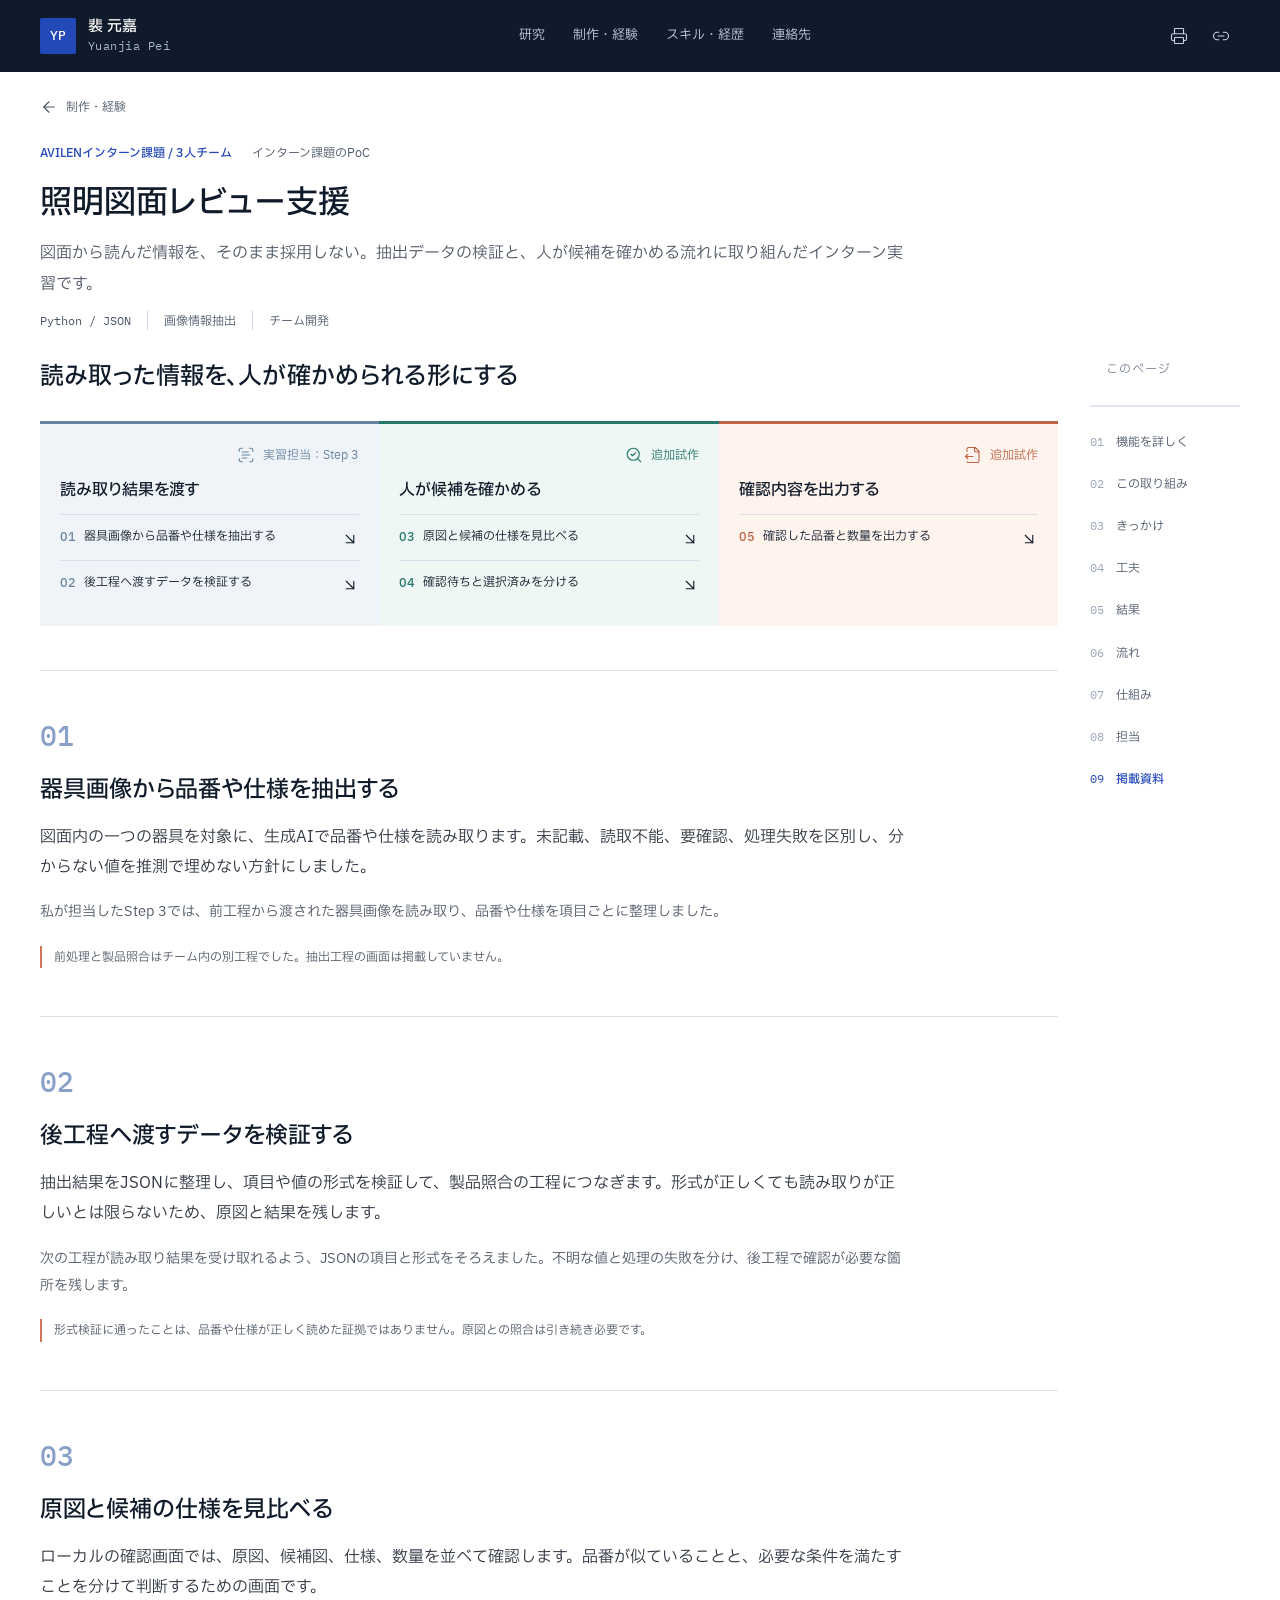
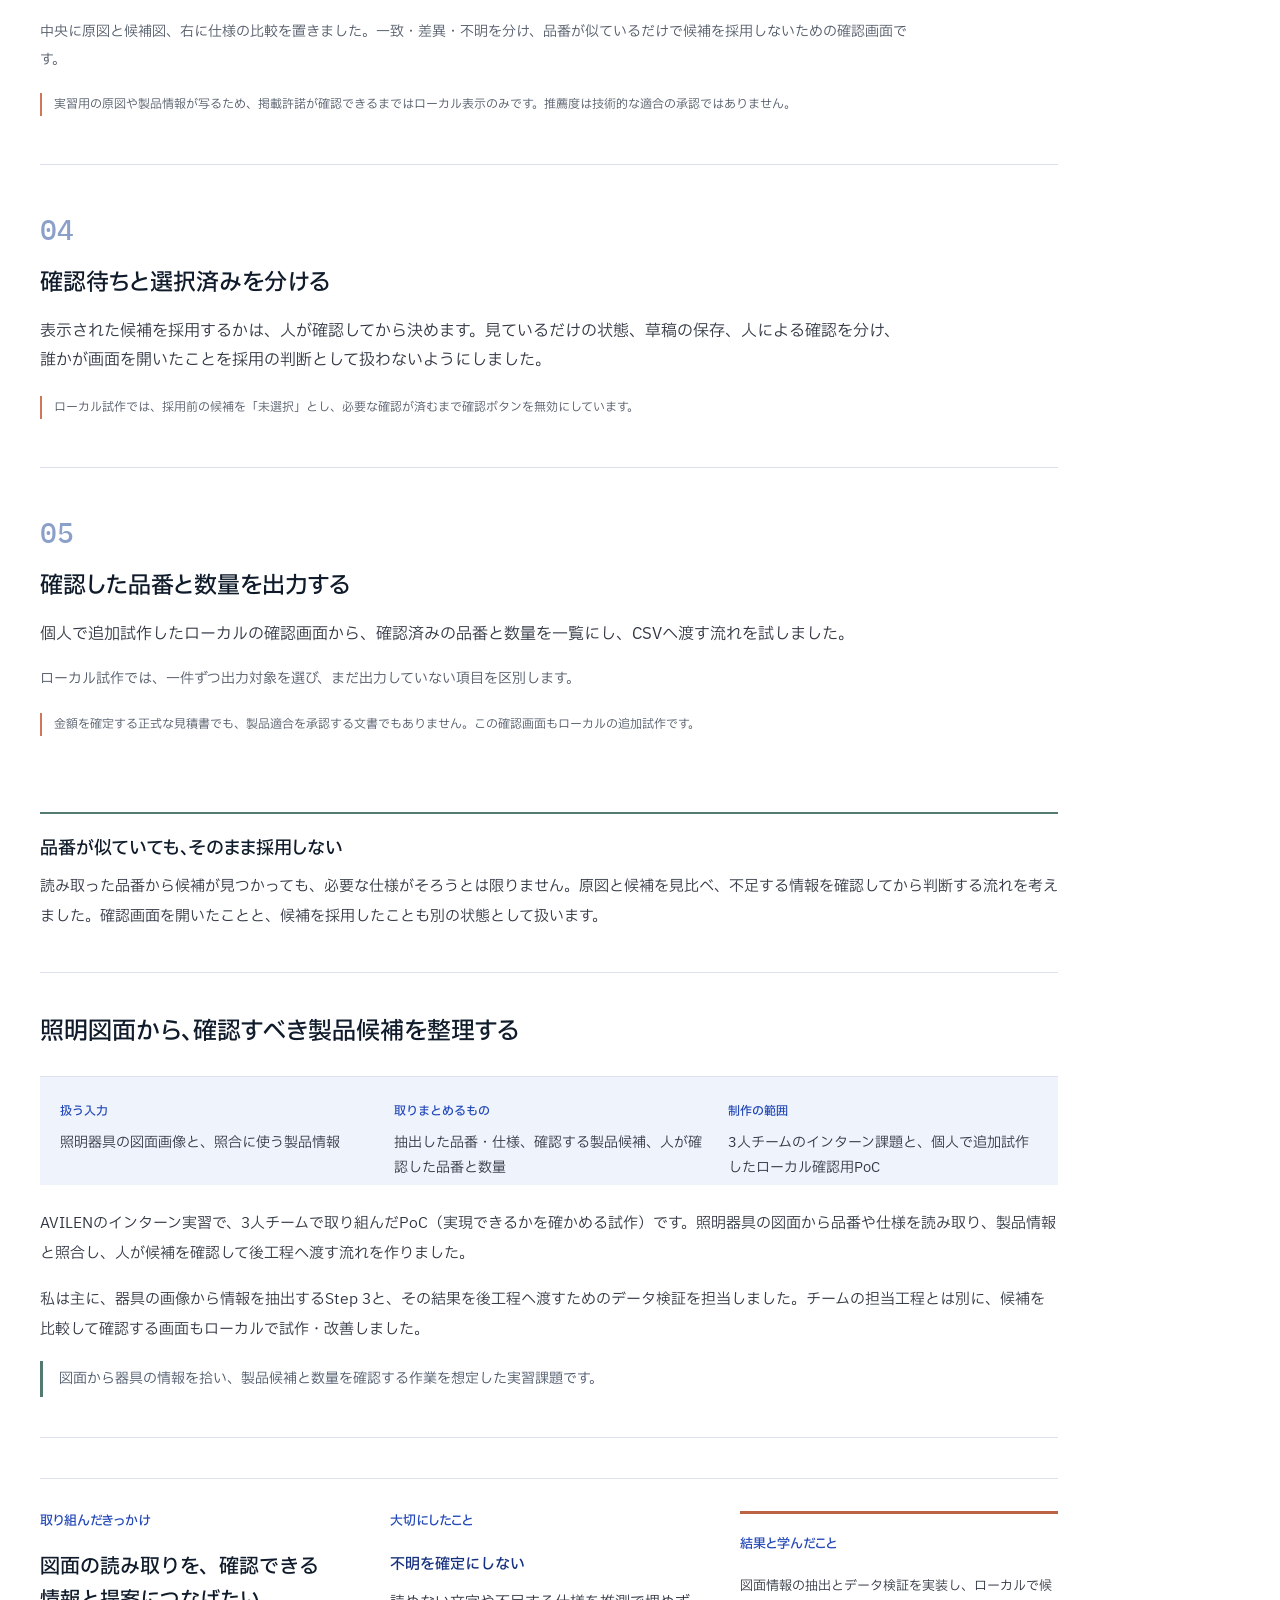
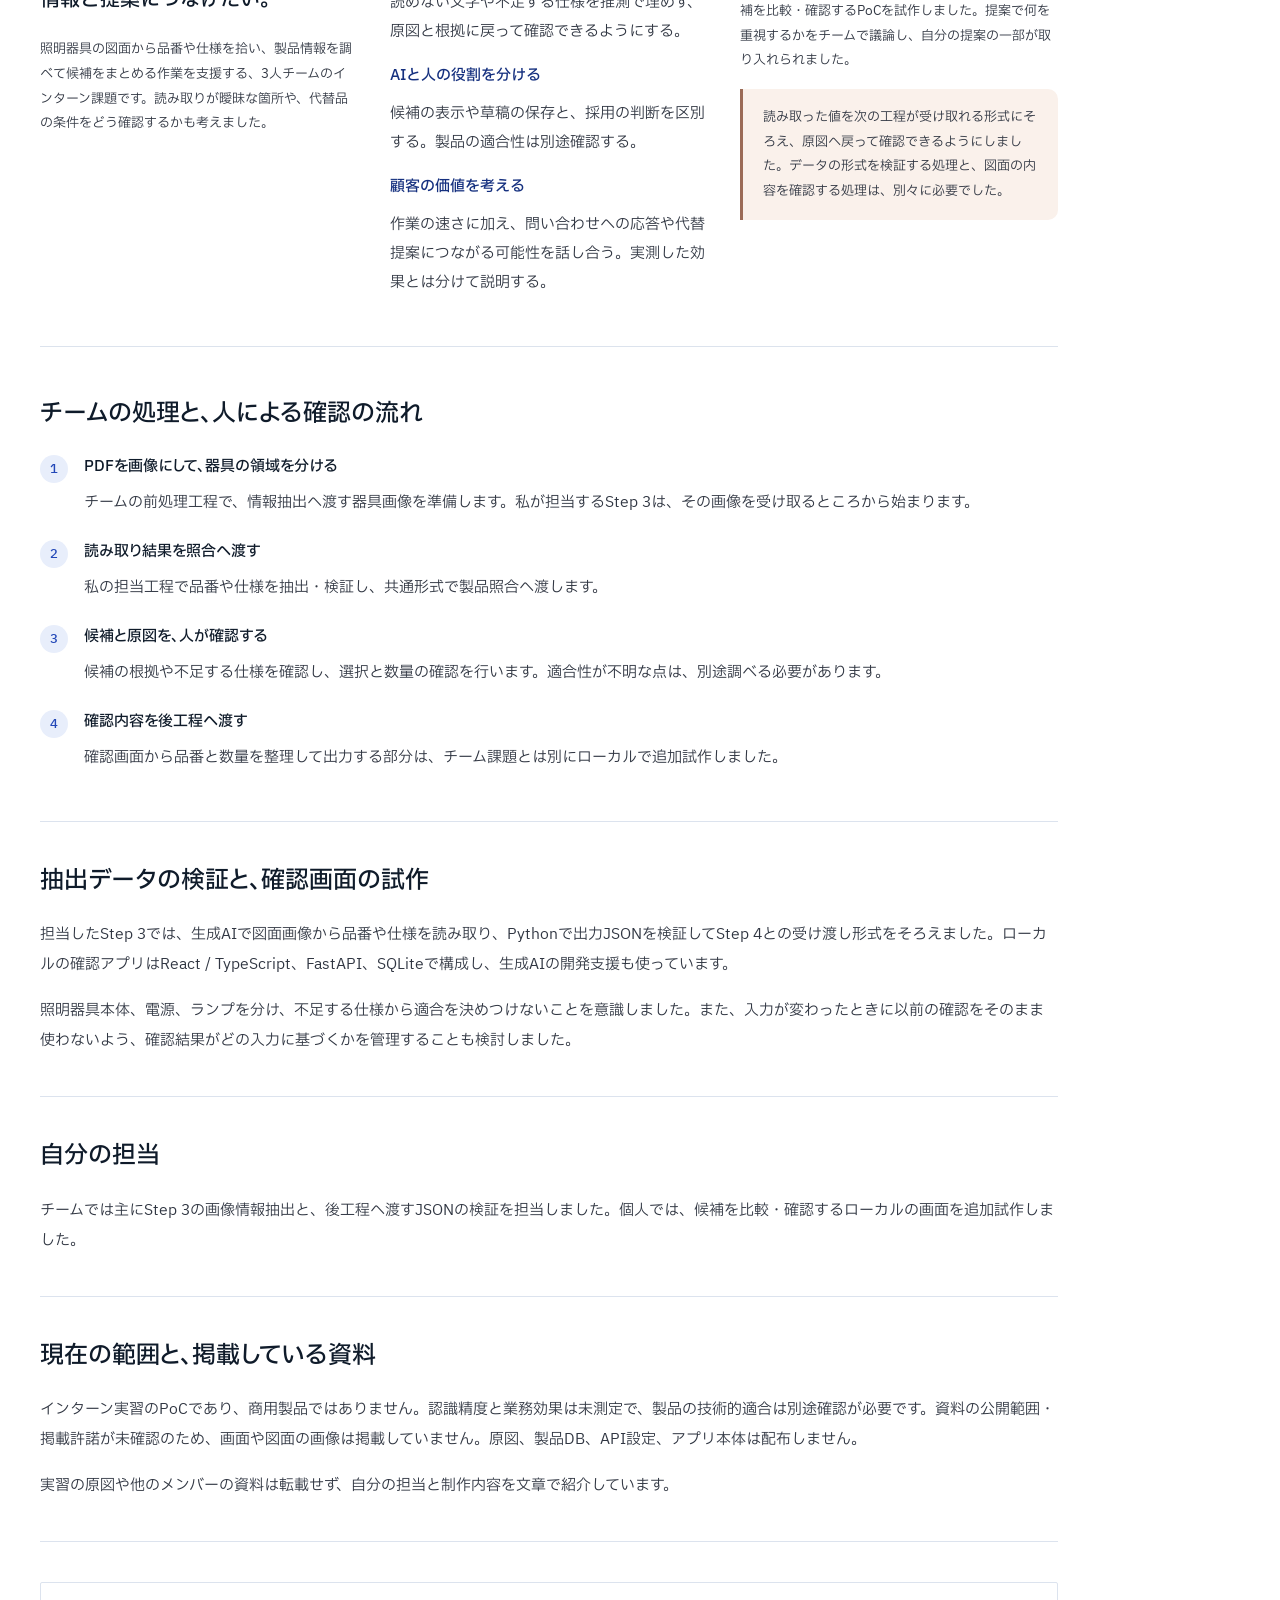
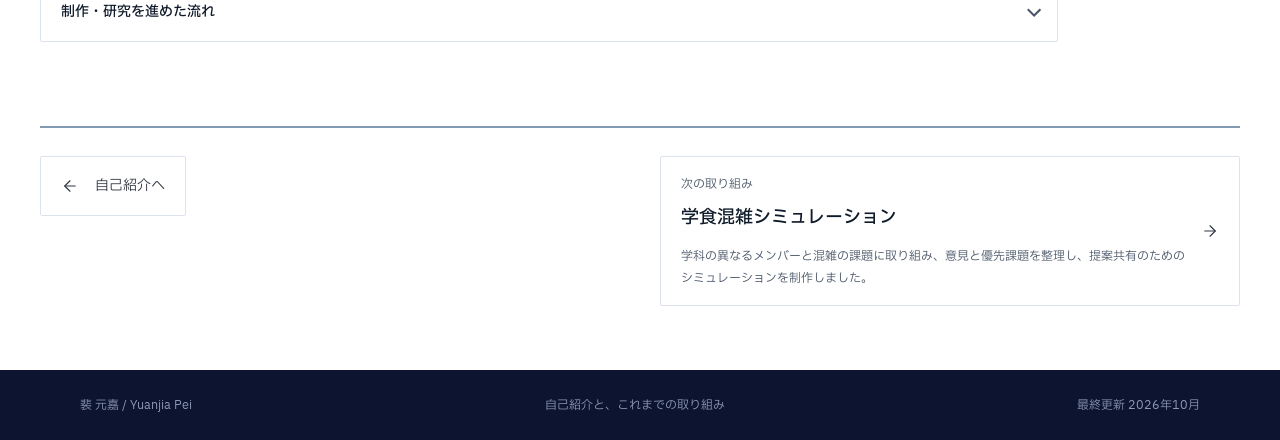
==== commit e3b4f05f: "Apply blueprint redesign with unslop polish IBM Plex type, navy and cobalt palette, square corners a" ====
--- a/projects/avilen.html
+++ b/projects/avilen.html
@@ -1,6 +1,6 @@
 <!DOCTYPE html><html lang="ja"><head><meta charset="utf-8"><meta name="viewport" content="width=device-width,initial-scale=1"><meta name="description" content="AVILENのインターン実習で、3人チームで制作した照明図面の品番特定・候補確認PoCです。図面から情報を読み取り、製品候補を比べ、人が確認して次の工程へ渡す流れを試作しました。"><meta name="theme-color" content="#496681"><title>照明図面レビュー支援 | 裴 元嘉</title>
 <meta property="og:type" content="article"><meta property="og:title" content="照明図面レビュー支援 | 裴 元嘉"><meta property="og:description" content="AVILENのインターン実習で、3人チームで制作した照明図面の品番特定・候補確認PoCです。図面から情報を読み取り、製品候補を比べ、人が確認して次の工程へ渡す流れを試作しました。"><meta property="og:url" content="https://2448309821.github.io/intro-page/projects/avilen.html"><meta property="og:image" content="https://2448309821.github.io/intro-page/assets/profile-photo.jpeg"><meta property="og:locale" content="ja_JP"><meta name="twitter:card" content="summary">
-<link rel="icon" href="data:image/svg+xml,%3Csvg xmlns='http://www.w3.org/2000/svg' viewBox='0 0 64 64'%3E%3Crect width='64' height='64' rx='8' fill='%23496681'/%3E%3Ctext x='32' y='41' text-anchor='middle' font-family='Arial' font-size='24' font-weight='700' fill='white'%3EYP%3C/text%3E%3C/svg%3E"><link rel="preconnect" href="https://fonts.googleapis.com"><link rel="preconnect" href="https://fonts.gstatic.com" crossorigin=""><link rel="stylesheet" href="https://fonts.googleapis.com/css2?family=Noto+Sans+JP:wght@400;500;700&amp;display=swap"><link rel="stylesheet" href="../style.4357443e18ec.css"></head>
+<link rel="icon" href="data:image/svg+xml,%3Csvg xmlns='http://www.w3.org/2000/svg' viewBox='0 0 64 64'%3E%3Crect width='64' height='64' rx='8' fill='%23496681'/%3E%3Ctext x='32' y='41' text-anchor='middle' font-family='Arial' font-size='24' font-weight='700' fill='white'%3EYP%3C/text%3E%3C/svg%3E"><link rel="preconnect" href="https://fonts.googleapis.com"><link rel="preconnect" href="https://fonts.gstatic.com" crossorigin=""><link rel="stylesheet" href="https://fonts.googleapis.com/css2?family=IBM+Plex+Sans+JP:wght@400;500&amp;family=IBM+Plex+Mono:wght@400;500&amp;display=swap"><link rel="stylesheet" href="../style.8b0954746d21.css"></head>
 <body class="page-project"><a class="skip" href="#main">本文へ</a>
 <header class="site-header"><a class="wordmark" href="../index.html"><span class="mark" aria-hidden="true">YP</span><span>裴 元嘉<small>Yuanjia Pei</small></span></a><nav aria-label="メインナビゲーション"><a href="../index.html#research">研究</a><a href="../index.html#development">制作・経験</a><a href="../index.html#profile">スキル・経歴</a><a href="../index.html#contact">連絡先</a></nav><div class="header-tools"><button class="icon-button" data-print="" title="PDF / 印刷" aria-label="PDF / 印刷"><svg xmlns="http://www.w3.org/2000/svg" width="24" height="24" viewBox="0 0 24 24" fill="none" stroke="currentColor" stroke-width="2" stroke-linecap="round" stroke-linejoin="round" class="lucide lucide-printer" aria-hidden="true" focusable="false"><path d="M6 18H4a2 2 0 0 1-2-2v-5a2 2 0 0 1 2-2h16a2 2 0 0 1 2 2v5a2 2 0 0 1-2 2h-2"></path><path d="M6 9V3a1 1 0 0 1 1-1h10a1 1 0 0 1 1 1v6"></path><rect x="6" y="14" width="12" height="8" rx="1"></rect></svg></button><button class="icon-button" data-share="" title="このページのリンクをコピー" aria-label="このページのリンクをコピー"><svg xmlns="http://www.w3.org/2000/svg" width="24" height="24" viewBox="0 0 24 24" fill="none" stroke="currentColor" stroke-width="2" stroke-linecap="round" stroke-linejoin="round" class="lucide lucide-link-2" aria-hidden="true" focusable="false"><path d="M9 17H7A5 5 0 0 1 7 7h2"></path><path d="M15 7h2a5 5 0 1 1 0 10h-2"></path><line x1="8" x2="16" y1="12" y2="12"></line></svg></button><button class="icon-button mobile-menu" data-menu="" title="メニュー" aria-label="メニュー" aria-expanded="false"><span data-icon-closed=""><svg xmlns="http://www.w3.org/2000/svg" width="24" height="24" viewBox="0 0 24 24" fill="none" stroke="currentColor" stroke-width="2" stroke-linecap="round" stroke-linejoin="round" class="lucide lucide-menu" aria-hidden="true" focusable="false"><line x1="4" x2="20" y1="12" y2="12"></line><line x1="4" x2="20" y1="6" y2="6"></line><line x1="4" x2="20" y1="18" y2="18"></line></svg></span><span data-icon-open="" hidden=""><svg xmlns="http://www.w3.org/2000/svg" width="24" height="24" viewBox="0 0 24 24" fill="none" stroke="currentColor" stroke-width="2" stroke-linecap="round" stroke-linejoin="round" class="lucide lucide-x" aria-hidden="true" focusable="false"><path d="M18 6 6 18"></path><path d="m6 6 12 12"></path></svg></span></button></div></header>
 
--- a/style.8b0954746d21.css
+++ b/style.8b0954746d21.css
@@ -0,0 +1,772 @@
+/* ---------- Tokens ---------- */
+:root{--bg:#ffffff;--soft:#f3f5f8;--ink:#0f1b2a;--text:#4a5668;--muted:#4a5668;--faint:#5a6678;--line:#dce3ee;--line-strong:#c9d3e2;--accent:#2348b8;--accent-deep:#15307f;--accent-soft:#e8eefb;--warm:#9b6b57;--warm-soft:#faf1eb;--mint:#527a70;--mint-soft:#edf5f1;--navy:#0f1b2a;--radius:2px;--shadow:0 1px 2px #1a244008,0 12px 32px #1a24400f;--max:1120px;--header:72px}
+
+/* ---------- Base ---------- */
+*{box-sizing:border-box}
+html{scroll-behavior:smooth;scroll-padding-top:calc(var(--header) + 20px);-webkit-text-size-adjust:100%}
+body{margin:0;color:var(--text);background:var(--bg);font-family:"Noto Sans JP","Hiragino Sans","Hiragino Kaku Gothic ProN","Yu Gothic",Meiryo,sans-serif;font-size:15px;line-height:1.85;letter-spacing:.02em;-webkit-font-smoothing:antialiased}
+a{color:inherit;text-decoration:none}
+button,input,select{font:inherit;letter-spacing:inherit}
+button{cursor:pointer;color:inherit;border:0;background:none;padding:0}
+img{display:block;max-width:100%}
+p,h1,h2,h3,figure{margin:0}
+h1,h2,h3{color:var(--ink);font-weight:500;letter-spacing:.03em;font-feature-settings:"palt"}
+/* Break Japanese at phrase boundaries instead of mid-word (Chromium); balance short headings. */
+h1,h2,h3,.motivation-lead,.interest-list span,.contact-layout p,.intro-lead,.intro-stats dd{word-break:auto-phrase;text-wrap:balance}
+.sr-only{position:absolute;width:1px;height:1px;padding:0;margin:-1px;overflow:hidden;clip:rect(0 0 0 0);white-space:nowrap;border:0}
+a:focus-visible,button:focus-visible,summary:focus-visible,[tabindex]:focus-visible{outline:3px solid var(--accent);outline-offset:3px;border-radius:4px}
+svg{width:18px;height:18px;stroke-width:1.5;flex-shrink:0}
+[hidden]{display:none!important}
+.container{width:min(var(--max),calc(100% - 80px));margin-inline:auto}
+.skip{position:fixed;left:12px;top:-60px;z-index:100;background:var(--ink);color:#fff;padding:8px 16px;border-radius:6px}
+.skip:focus{top:12px}
+
+/* ---------- Header ---------- */
+.site-header{height:var(--header);display:flex;align-items:center;justify-content:space-between;gap:20px;padding:0 40px;background:#ffffffeb;border-bottom:1px solid var(--line);position:sticky;top:0;z-index:20;backdrop-filter:saturate(1.4) blur(12px)}
+.wordmark{display:flex;align-items:center;gap:12px;font-size:15px;font-weight:500;line-height:1.35;color:var(--ink)}
+.wordmark small{display:block;font-size:12px;font-weight:400;color:var(--muted);letter-spacing:.04em}
+.mark{width:36px;height:36px;background:var(--accent);color:#fff;display:grid;place-items:center;border-radius:9px;font:500 13px/1 var(--mono)}
+.site-header nav{display:flex;gap:4px;font-size:14px}
+.site-header nav a{padding:8px 12px;border-radius:8px;color:var(--text)}
+.site-header nav a:hover{color:var(--accent);background:var(--accent-soft)}
+.header-tools{display:flex;gap:4px}
+.icon-button{width:38px;height:38px;display:inline-flex;align-items:center;justify-content:center;border-radius:9px;color:var(--muted)}
+.icon-button:hover{background:var(--accent-soft);color:var(--accent)}
+.mobile-menu{display:none}
+
+/* ---------- Quick rail (home only) ---------- */
+.quick-rail{position:fixed;right:18px;top:50%;transform:translateY(-50%);z-index:15;display:none;flex-direction:column;gap:2px;padding:12px 8px 8px;border:1px solid var(--line);border-radius:12px;background:#ffffffee;box-shadow:var(--shadow);backdrop-filter:blur(10px)}
+.quick-rail-label{font-size:12px;color:var(--faint);padding:0 12px 8px;letter-spacing:.08em}
+.quick-rail a{display:grid;grid-template-columns:22px 1fr;align-items:center;gap:8px;min-width:120px;padding:8px 12px;font-size:12px;color:var(--muted);border-radius:8px}
+.quick-rail a span{font:12px/1 var(--mono);color:var(--faint)}
+.quick-rail a:hover,.quick-rail a.is-active{background:var(--accent-soft);color:var(--accent)}
+.quick-rail a.is-active{font-weight:500}
+.quick-rail a.is-active span{color:var(--accent)}
+.quick-top{align-self:end;width:32px;height:32px;margin-top:4px;border-radius:8px;color:var(--muted);display:grid;place-items:center}
+.quick-top:hover{background:var(--accent-soft);color:var(--accent)}
+.quick-top svg{width:18px;height:18px}
+
+/* ---------- Shared pieces ---------- */
+.section-band{padding:88px 0}
+.section-heading{display:flex;align-items:end;justify-content:space-between;gap:32px;margin-bottom:40px}
+.section-kicker{font:500 12px/1.5 var(--mono);color:var(--accent);letter-spacing:.14em;text-transform:uppercase;margin-bottom:12px}
+.section-heading h2,.contact-layout h2{font-size:28px;line-height:1.5}
+.section-heading>p{font-size:14px;color:var(--muted);flex-shrink:0;line-height:1.9}
+.tag-list{display:flex;flex-wrap:wrap;align-items:flex-start;align-content:flex-start;gap:8px;margin-top:16px}
+.tag-list span{font-size:12px;line-height:1.6;color:var(--muted);background:var(--soft);border:1px solid var(--line);border-radius:999px;padding:2px 12px}
+
+/* ---------- Intro ---------- */
+.intro{padding:64px 0 72px;background:linear-gradient(180deg,#eaf1ff 0%,#f6f9ff 100%);border-bottom:1px solid var(--line)}
+.intro-content{display:grid;grid-template-columns:minmax(0,.95fr) minmax(0,1.05fr);gap:56px;align-items:center}
+.intro-copy{min-width:0}
+.intro-affiliation{display:inline-flex;align-items:center;gap:8px;font-size:13px;color:var(--muted);margin-bottom:24px}
+.intro-affiliation::before{content:"";width:8px;height:8px;border-radius:50%;background:var(--accent);flex-shrink:0}
+.intro-identity{display:flex;align-items:center;gap:24px}
+.profile-photo{width:96px;height:128px;object-fit:cover;border-radius:12px;flex-shrink:0;box-shadow:0 0 0 4px #fff,0 8px 24px #1a244022}
+.intro h1{font-size:46px;line-height:1.3;letter-spacing:.06em}
+.intro h1 span{display:block;margin-top:8px;font:400 18px/1.6 var(--mono);color:var(--muted);letter-spacing:.06em}
+.intro h1 .name-reading{display:block;margin-top:8px;font-size:14px;line-height:1.6;font-weight:500;color:var(--muted)}
+.intro-description{font-size:16px;margin-top:28px;max-width:30em;line-height:1.95;color:var(--text)}
+.intro-paths{display:flex;gap:12px;margin-top:28px;flex-wrap:wrap}
+.intro-paths a{display:inline-flex;align-items:center;gap:8px;font-size:14px;font-weight:500;padding:8px 16px;border-radius:999px;border:1px solid var(--line-strong);background:#fff;color:var(--ink);transition:border-color .15s,color .15s,background .15s}
+.intro-paths a:hover{border-color:var(--accent);color:var(--accent)}
+.intro-paths a.primary{background:var(--accent);border-color:var(--accent);color:#fff}
+.intro-paths a.primary:hover{background:var(--accent-deep);border-color:var(--accent-deep);color:#fff}
+.intro-paths svg{width:18px;height:18px}
+
+/* ---------- Profile ---------- */
+#profile{background:var(--bg)}
+.profile-intro{font-size:15px;margin-bottom:20px;max-width:40em}
+.profile-facts{margin:0;padding:8px 24px;background:var(--soft);border:1px solid var(--line);border-radius:var(--radius)}
+.profile-facts>div{display:grid;grid-template-columns:76px 1fr;gap:16px;padding:16px 0;font-size:14px;line-height:1.75}
+.profile-facts>div+div{border-top:1px solid var(--line)}
+.profile-facts dt{color:var(--muted);font-size:13px}
+.profile-facts dd{margin:0;color:var(--ink)}
+.profile-facts dd small{display:block;font-size:12px;color:var(--muted);margin-bottom:8px}
+.background-skills{display:grid;grid-template-columns:1fr 1fr;gap:64px;margin-top:56px}
+.background-skills h3{font-size:18px;margin-bottom:16px}
+.life-timeline{list-style:none;padding:0;margin:0;position:relative}
+.life-timeline li{position:relative;display:grid;grid-template-columns:96px 1fr;gap:12px;padding:12px 0 12px 24px;font-size:14px}
+.life-timeline li::before{content:"";position:absolute;left:0;top:19px;width:9px;height:9px;border-radius:50%;background:#fff;border:2px solid var(--accent)}
+.life-timeline li::after{content:"";position:absolute;left:5.5px;top:32px;bottom:-12px;width:1px;background:var(--line-strong)}
+.life-timeline li:last-child::after{display:none}
+.life-timeline li:last-child::before{background:var(--accent)}
+.life-timeline time{font:500 14px/1.85 var(--mono);color:var(--accent)}
+.skill-rows>div{display:grid;grid-template-columns:1fr 1.2fr;gap:16px;border-bottom:1px solid var(--line);padding:12px 0;font-size:14px}
+.skill-rows>div:first-child{border-top:1px solid var(--line)}
+.skill-rows strong{font-weight:500;color:var(--ink)}
+.skill-rows span{color:var(--muted)}
+
+/* ---------- Project cards ---------- */
+.research-band{background:var(--soft);border-block:1px solid var(--line)}
+.work-grid{display:grid;grid-template-columns:repeat(2,minmax(0,1fr));gap:24px}
+.personal-grid{grid-template-columns:repeat(3,minmax(0,1fr));gap:20px}
+.project-item{position:relative;min-width:0;background:#fff;border:1px solid var(--line);border-radius:var(--radius);padding:0 24px 24px;transition:border-color .15s,box-shadow .15s,transform .15s}
+.project-item:hover{border-color:var(--line-strong);box-shadow:var(--shadow)}
+.text-project{padding:28px}
+.project-symbol{width:44px;height:44px;display:grid;place-items:center;border-radius:11px;background:var(--accent-soft);color:var(--accent)}
+.project-symbol svg{width:18px;height:18px}
+.item-meta{display:flex;justify-content:space-between;align-items:center;gap:8px 12px;color:var(--muted);font-size:12px;margin:20px 0 8px;flex-wrap:wrap;line-height:1.6}
+.item-meta .status{margin-left:auto;white-space:nowrap;color:var(--mint);background:var(--mint-soft);border-radius:999px;padding:1px 12px;font-weight:500}
+.research-band .item-meta .status{color:var(--accent-deep);background:var(--accent-soft)}
+.project-item h3{font-size:18px;line-height:1.6;margin-bottom:8px}
+.project-item h3 a{display:flex;justify-content:space-between;align-items:start;gap:12px}
+.project-item h3 a::after{content:"";position:absolute;inset:0;border-radius:var(--radius)}
+@supports selector(:has(a)){.project-item:has(h3 a:focus-visible){outline:3px solid var(--accent);outline-offset:3px}.project-item h3 a:focus-visible{outline:none}}
+.project-item h3 svg{width:18px;height:18px;margin-top:4px;color:var(--accent);transition:transform .15s}
+.project-item:hover h3 a{color:var(--accent)}
+.project-item:hover h3 svg{transform:translate(2px,-2px)}
+.project-item>p{font-size:14px;color:var(--muted);line-height:1.85}
+.project-item .project-name-subtitle{display:block;margin-top:4px;font-size:12px;line-height:1.7;font-weight:400;color:var(--muted);overflow-wrap:anywhere;text-wrap:wrap}
+.project-visual-link{position:relative;z-index:1;display:block;margin:0 -24px;border-bottom:1px solid var(--line);border-radius:var(--radius) var(--radius) 0 0;overflow:hidden;background:var(--soft)}
+.thumbnail .screenshot-frame{height:210px;padding:12px;display:flex;align-items:center;justify-content:center}
+.project-screenshot{width:100%;height:auto;object-fit:contain}
+.thumbnail .project-screenshot{max-height:100%;width:auto;max-width:100%;transition:transform .25s}
+.thumbnail .companion{background:#25252b}
+.interest-list{list-style:none;margin:0;padding:0;display:grid;grid-template-columns:1fr 1fr;gap:16px}
+.interest-list>li{display:flex;align-items:center;gap:16px;font-size:15px;font-weight:500;color:var(--ink);padding:16px 20px;background:var(--soft);border:1px solid var(--line);border-radius:var(--radius);min-width:0;align-self:start}
+.interest-list>.interest-expandable{display:block;padding:0}
+.interest-expandable summary{display:flex;align-items:center;gap:12px;min-height:60px;padding:16px 20px;list-style:none;cursor:pointer;border-radius:var(--radius)}
+.interest-expandable summary::-webkit-details-marker{display:none}
+.interest-expandable summary:hover{background:#e9eef3}
+.interest-expandable summary small{margin-left:auto;color:var(--muted);font-size:12px;font-weight:400;white-space:nowrap}
+.interest-expandable summary svg:last-child{width:18px;height:18px;flex:none;color:var(--muted)}
+.interest-expandable details[open]>summary svg:last-child{transform:rotate(180deg)}
+.interest-content{padding:0 20px 20px}
+.interest-content p{padding-top:16px;border-top:1px solid var(--line);font-size:12px;margin-bottom:12px}
+.interest-content ul{list-style:none;margin:0;padding:0;display:grid;gap:8px}
+.interest-content li{font-size:14px;line-height:1.7;font-weight:400;overflow-wrap:anywhere}
+.interest-subtitle{display:block}
+.interest-list svg{width:18px;height:18px;color:var(--muted)}
+#development{background:var(--bg)}
+.practice-grid{display:grid;grid-template-columns:1fr;gap:20px}
+.practice-grid .with-image{display:grid;grid-template-columns:minmax(0,1.05fr) minmax(0,1fr);column-gap:32px;align-content:center;padding:0 28px 0 0}
+.practice-grid .with-image .project-visual-link{grid-column:1;grid-row:1 / span 6;margin:0;border-bottom:0;border-right:1px solid var(--line);border-radius:var(--radius) 0 0 var(--radius)}
+.practice-grid .with-image .thumbnail .screenshot-frame{height:250px}
+.practice-grid .with-image .item-meta,.practice-grid .with-image h3,.practice-grid .with-image>p,.practice-grid .with-image .card-facts,.practice-grid .with-image .tag-list{grid-column:2}
+.practice-grid .with-image .item-meta{margin-top:28px}
+.practice-grid .with-image .tag-list{margin-bottom:28px}
+.portfolio-link{display:inline-flex;align-items:center;gap:12px;margin-top:28px;font-size:14px;color:var(--accent);padding:8px 0}
+.portfolio-link:hover{color:var(--accent-deep)}
+.portfolio-link svg:last-child{width:18px;height:18px}
+/* ---------- Recruiter-first homepage ---------- */
+.intro-affiliation{flex-wrap:wrap;row-gap:2px}
+.intro-affiliation span{margin-left:4px;padding-left:12px;border-left:1px solid var(--line-strong);white-space:nowrap}
+.intro-lead{margin-top:28px;font-size:21px;font-weight:500;line-height:1.7;color:var(--ink);max-width:23em}
+.intro-lead+.intro-description{margin-top:12px;font-size:15px;line-height:1.95}
+.intro-stats{margin:48px 0 0;display:grid;grid-template-columns:repeat(4,minmax(0,1fr));background:#fff;border:1px solid var(--line);border-radius:12px;box-shadow:var(--shadow)}
+.intro-stats>div{padding:20px 24px;min-width:0}
+.intro-stats>div+div{border-left:1px solid var(--line)}
+.intro-stats dt{font-size:22px;font-weight:500;line-height:1.4;color:var(--accent-deep);font-variant-numeric:tabular-nums}
+.intro-stats dd{margin:4px 0 0;font-size:13px;line-height:1.7;color:var(--muted)}
+.card-facts{margin:16px 0 0;padding-top:16px;border-top:1px dashed var(--line-strong);display:grid;gap:8px}
+.card-facts>div{display:grid;grid-template-columns:4em 1fr;gap:12px;font-size:13px;line-height:1.7}
+.card-facts dt{color:var(--faint);font-weight:500}
+.card-facts dd{margin:0;color:var(--text)}
+.card-code-links{position:relative;z-index:2;display:flex;flex-wrap:wrap;gap:4px 20px;margin-top:16px}
+.card-code-link{display:inline-flex;align-items:center;gap:8px;font-size:13px;font-weight:500;color:var(--accent)}
+.card-code-link:hover{color:var(--accent-deep);text-decoration:underline}
+.card-code-link svg{width:18px;height:18px}
+.practice-grid .with-image .card-code-links{grid-column:2;margin:-16px 0 24px}
+.card-rights{margin-top:12px;font-size:12px;line-height:1.7;color:var(--faint)}
+.project-group-heading{display:flex;justify-content:space-between;align-items:end;gap:20px;margin:56px 0 20px;padding-bottom:12px;border-bottom:1px solid var(--line)}
+.section-heading+.project-group-heading{margin-top:0}
+.project-group-heading h3{display:flex;align-items:center;gap:12px;font-size:20px}
+.project-group-heading h3 svg{width:18px;height:18px;color:var(--accent)}
+.project-group-heading p{font-size:14px;color:var(--muted)}
+.team-grid .project-symbol{display:none}
+.team-grid .text-project .item-meta{margin-top:0}
+.practice-grid .with-image .card-facts{margin-bottom:0}
+.profile-band{background:var(--soft);border-top:1px solid var(--line)}
+.profile-band .profile-facts{margin-top:24px;background:#fff}
+.profile-interests{margin-top:32px}
+.profile-interests>p{font-size:14px;color:var(--muted);margin-bottom:16px}
+.profile-interests .interest-list>li{background:#fff}
+.skill-rows>div{grid-template-columns:minmax(0,.8fr) minmax(0,1.6fr)}
+.strengths{margin-bottom:48px;padding:24px 28px;background:#fff;border:1px solid var(--line);border-left:4px solid var(--accent);border-radius:var(--radius)}
+.strengths h3{font-size:18px;margin-bottom:8px}
+.strengths-lead{font-size:14px;line-height:1.85;color:var(--text);margin-bottom:16px}
+.strengths dl{margin:0;display:grid;grid-template-columns:repeat(3,minmax(0,1fr));gap:20px}
+.strengths dt{font-size:13px;font-weight:500;color:var(--accent);margin-bottom:4px}
+.strengths dd{margin:0;font-size:14px;line-height:1.85;color:var(--text)}
+.workflow-heading{margin-top:32px}
+.workflow-list{margin:0;padding:8px 20px;background:#fff;border:1px solid var(--line);border-radius:var(--radius)}
+.workflow-list>div{display:grid;grid-template-columns:10em 1fr;gap:16px;padding:12px 0;font-size:14px;line-height:1.8}
+.workflow-list>div+div{border-top:1px solid var(--line)}
+.workflow-list dt{color:var(--muted);font-weight:500}
+.workflow-list dd{margin:0;color:var(--ink)}
+.result-table-wrap{margin:20px 0;overflow-x:auto}
+.result-table{width:100%;border-collapse:collapse;font-size:14px;font-variant-numeric:tabular-nums}
+.result-table caption{caption-side:bottom;text-align:left;font-size:13px;line-height:1.7;color:var(--muted);padding-top:8px}
+.result-table th,.result-table td{padding:8px 12px;border-bottom:1px solid var(--line);text-align:left;white-space:nowrap}
+.result-table thead th{font-size:13px;color:var(--muted);font-weight:500;background:var(--soft)}
+.result-table tbody th{font-weight:500;color:var(--ink)}
+.result-section{margin:8px 0 40px}
+.result-link{margin-top:8px;font-size:14px}
+.result-link{display:flex;flex-wrap:wrap;gap:4px 20px}
+.result-link a{display:inline-flex;align-items:center;gap:8px;color:var(--accent)}
+.code-note{margin-top:4px;font-size:13px;color:var(--muted)}
+.result-link svg{width:18px;height:18px}
+.result-table caption{white-space:normal}
+.code-sample{margin:20px 0 0}
+.code-sample figcaption{font-size:13px;line-height:1.8;color:var(--muted);margin-bottom:8px}
+.code-sample pre{margin:0;padding:16px 20px;overflow-x:auto;background:#1f2633;color:#e6ebf2;border-radius:var(--radius);font:13px/1.7 Consolas,"SFMono-Regular",Menlo,monospace}
+@media(max-width:1000px){
+  .intro-stats{grid-template-columns:repeat(2,minmax(0,1fr))}
+  .intro-stats>div:nth-child(3){border-left:0}
+  .intro-stats>div:nth-child(n+3){border-top:1px solid var(--line)}
+  .project-group-heading{display:block}
+  .project-group-heading p{margin-top:8px}
+}
+@media(max-width:760px){
+  .strengths{padding:20px}
+  .strengths dl{grid-template-columns:1fr;gap:16px}
+  .workflow-list>div{grid-template-columns:1fr;gap:2px}
+  .intro-affiliation{display:flex;flex-wrap:wrap;row-gap:2px}
+  .intro-affiliation span{margin-left:8px;padding-left:0;border-left:0}
+  .intro-lead{font-size:18px;margin-top:24px}
+  .intro-stats{margin-top:32px}
+  .intro-stats>div{padding:16px 16px}
+  .intro-stats dt{font-size:18px}
+  .intro-stats dd{font-size:12px}
+  .project-group-heading{margin-top:44px}
+  .project-group-heading h3{font-size:18px}
+  .card-facts>div{grid-template-columns:4.4em 1fr;font-size:13px}
+}
+
+
+/* ---------- Contact & footer ---------- */
+.contact-band{background:var(--navy);color:#d8def0}
+.contact-band .section-kicker{color:#9db6ff}
+.contact-layout{display:grid;grid-template-columns:1fr 1fr;gap:64px;align-items:center}
+.contact-layout h2{color:#fff;margin-bottom:12px}
+.contact-layout p{font-size:15px;color:#b9c3dc;max-width:400px}
+.contact-links{display:flex;flex-direction:column;gap:12px}
+.contact-links a,.contact-links button{display:flex;align-items:center;gap:20px;width:100%;padding:16px 20px;text-align:left;font-size:15px;color:#fff;background:#ffffff0d;border:1px solid #ffffff1f;border-radius:var(--radius);transition:background .15s,border-color .15s}
+.contact-links a:hover,.contact-links button:hover{background:#ffffff1a;border-color:#ffffff40}
+.contact-links small{display:block;font-size:13px;color:#aab5d0;overflow-wrap:anywhere;letter-spacing:.01em}
+.contact-links>a>svg:last-child{margin-left:auto;color:#9db6ff}
+.contact-band a:focus-visible,.contact-band button:focus-visible{outline-color:#fff}
+.site-footer{background:#0c1430;color:#8e99b6;font-size:12px;padding:24px 0}
+.footer-inner{display:flex;justify-content:space-between;align-items:center;gap:20px}
+.site-footer a:hover{color:#fff}
+.site-footer small{font-size:12px}
+.toast{position:fixed;left:50%;bottom:24px;z-index:45;transform:translate(-50%,14px);padding:12px 20px;background:var(--ink);color:#fff;border-radius:999px;font-size:13px;opacity:0;pointer-events:none;transition:opacity .2s,transform .2s;box-shadow:var(--shadow)}
+.toast.is-visible{opacity:1;transform:translate(-50%,0)}
+
+/* ---------- Project detail page ---------- */
+.project-page{padding-top:32px}
+.back-link{display:inline-flex;align-items:center;gap:8px;font-size:13px;color:var(--accent);padding:8px 16px 8px 12px;border-radius:999px;background:var(--accent-soft)}
+.back-link:hover{background:#dce6ff}
+.back-link svg{width:18px;height:18px}
+.project-heading{padding:28px 0 32px}
+.project-heading-meta{display:flex;gap:12px 16px;align-items:center;font-size:13px;color:var(--muted);flex-wrap:wrap}
+.state-label{color:var(--mint);background:var(--mint-soft);border-radius:999px;padding:1px 12px;font-weight:500}
+.group-research .state-label{color:var(--accent-deep);background:var(--accent-soft)}
+.project-heading h1{font-size:36px;line-height:1.5;margin:16px 0 16px;overflow-wrap:anywhere}
+.project-heading>p{max-width:46em;font-size:16px;line-height:1.95}
+.project-showcase{position:relative;margin-bottom:32px}
+.project-showcase .screenshot-frame{background:var(--soft);border:1px solid var(--line);border-radius:14px;padding:24px;display:flex;justify-content:center;align-items:center;min-height:220px;cursor:zoom-in}
+.project-showcase .project-screenshot{width:auto;max-width:100%;max-height:580px;border-radius:6px}
+.project-showcase .companion{background:#25252b;border-color:#25252b}
+.project-showcase figcaption{font-size:12px;color:var(--muted);margin-top:12px;line-height:1.8;max-width:56em}
+.expand-button{position:absolute;right:12px;top:12px;background:#fffffff2;color:var(--accent);box-shadow:0 2px 8px #1a244026}
+.expand-button:hover{background:#fff}
+.case-layout{display:grid;grid-template-columns:170px minmax(0,1fr);gap:64px;padding:24px 0}
+.case-index{position:sticky;top:calc(var(--header) + 32px);align-self:start;display:flex;flex-direction:column;gap:4px;font-size:13px;color:var(--muted);border-left:1px solid var(--line)}
+.case-index>p{font-size:12px;color:var(--faint);letter-spacing:.08em;padding:0 0 8px 16px}
+.case-index a{padding:4px 0 4px 16px;margin-left:-1px;border-left:2px solid transparent}
+.case-index a:hover{color:var(--accent);border-left-color:var(--accent)}
+.case-content{max-width:780px}
+.case-content>section{padding-bottom:40px;margin-bottom:40px;border-bottom:1px solid var(--line)}
+.case-content h2{font-size:24px;line-height:1.6;margin-bottom:20px}
+.case-content p{font-size:15px;line-height:2}
+.case-content .motivation-lead{font-size:19px;font-weight:500;color:var(--ink);line-height:1.7;margin-bottom:16px}
+.case-content{letter-spacing:0}
+.case-content section>p+p{margin-top:16px}
+.case-content .project-audience{font-size:14px;color:var(--muted);border-left:3px solid var(--mint);padding:4px 0 4px 16px}
+.project-brief{margin:0 0 24px;background:#eff4fc;border-top:2px solid var(--accent);padding:4px 20px}
+.project-brief>div{display:grid;grid-template-columns:112px minmax(0,1fr);gap:16px;padding:16px 0;border-bottom:1px solid #dbe5f3}
+.project-brief>div:last-child{border-bottom:0}
+.project-brief dt{font-size:13px;font-weight:500;line-height:1.8;color:var(--accent)}
+.project-brief dd{font-size:14px;line-height:1.8;margin:0;overflow-wrap:anywhere}
+.usage-example{margin-top:28px;padding:20px 0 0;border-top:2px solid var(--mint)}
+.usage-example h3{font-size:18px;line-height:1.7;margin-bottom:8px}
+.case-content .screenshot-explanation{display:block;font-size:14px;line-height:1.9;color:var(--ink);margin-bottom:12px}
+.feature-list>div{padding:20px 0;border-top:1px solid var(--line)}
+.feature-list>div:first-child{padding-top:0;border-top:0}
+.feature-list h3{font-size:18px;line-height:1.7;letter-spacing:0;margin-bottom:8px}
+.feature-list>div:last-child{padding-bottom:0}
+.usage-list{margin-top:0}
+.usage-list li{margin-bottom:24px}
+.usage-list li:last-child{margin-bottom:0}
+.usage-list h3{font-size:16px;margin-bottom:8px;letter-spacing:0}
+.case-content .project-screens .project-showcase:last-child{margin-bottom:0}
+.case-content .project-showcase figcaption{font-size:12px}
+.case-content .ai-heading{font-size:16px;letter-spacing:0;margin:24px 0 8px}
+.decision-list{margin:0}
+.decision-list>div{display:grid;grid-template-columns:170px 1fr;gap:24px;padding:16px 0;border-top:1px solid var(--line)}
+.decision-list dt{font-size:14px;font-weight:500;color:var(--accent-deep);line-height:1.9}
+.decision-list dd{font-size:15px;margin:0;line-height:1.95}
+.learning{margin-top:20px;background:var(--warm-soft);border-left:3px solid var(--warm);border-radius:0 10px 10px 0;padding:16px 20px}
+.contribution,.limits{border:1px solid var(--line);border-radius:var(--radius);padding:0 20px;margin-bottom:12px;background:#fff;font-size:14px}
+.contribution summary,.limits summary{cursor:pointer;font-weight:500;color:var(--ink);padding:16px 0;list-style:none;display:flex;justify-content:space-between;align-items:center;gap:12px}
+.contribution summary::-webkit-details-marker,.limits summary::-webkit-details-marker{display:none}
+.contribution summary::after,.limits summary::after{content:"";width:8px;height:8px;border-right:2px solid var(--muted);border-bottom:2px solid var(--muted);transform:rotate(45deg) translateY(-3px);transition:transform .2s;flex-shrink:0}
+details[open]>summary::after{transform:rotate(-135deg) translateY(-1px)}
+.contribution p,.limits p{color:var(--muted);font-size:14px;padding-bottom:16px}
+.contribution p+p,.limits p+p{margin-top:-8px}
+.process-list{counter-reset:step;list-style:none;padding:0 0 8px;margin:4px 0 0}
+.process-list li{counter-increment:step;position:relative;padding-left:44px;margin-bottom:20px}
+.process-list li::before{content:counter(step);position:absolute;left:0;top:2px;width:28px;height:28px;border-radius:50%;display:grid;place-items:center;background:var(--accent-soft);color:var(--accent);font:500 13px/1 var(--mono)}
+.process-list h3{font-size:15px;line-height:1.8}
+.process-list p{padding-bottom:0}
+.project-next{display:grid;grid-template-columns:auto 1fr;align-items:stretch;gap:16px;padding:32px 0 64px;margin-top:20px;border-top:1px solid var(--line)}
+.project-next a{display:flex;gap:16px;align-items:center;font-size:14px;padding:16px 20px;border:1px solid var(--line);border-radius:var(--radius);background:#fff;transition:border-color .15s,color .15s}
+.project-next a:last-child{justify-content:space-between;justify-self:end;min-width:min(420px,100%)}
+.project-next a:hover{border-color:var(--accent);color:var(--accent)}
+.project-next span{color:var(--muted);font-size:12px}
+.project-next strong{display:block;color:var(--ink);font-size:15px;margin-top:2px}
+.project-next a:hover strong{color:var(--accent)}
+
+/* ---------- Dialog ---------- */
+dialog{padding:20px;border:0;border-radius:16px;width:min(1100px,calc(100% - 32px));max-height:92vh;box-shadow:0 24px 64px #0a102966}
+dialog::backdrop{background:#0d1328c4}
+.dialog-top{display:flex;align-items:center;justify-content:space-between;gap:16px;margin-bottom:16px}
+.dialog-top h2{font-size:16px}
+.dialog-tools{display:flex;gap:8px;flex-shrink:0}
+#visual-content{overflow:auto;max-height:68vh;overscroll-behavior:contain;border-radius:10px}
+#visual-content .screenshot-frame{display:flex;justify-content:center;background:var(--soft);padding:12px}
+#visual-content .companion{background:#25252b}
+#visual-content img{width:auto;max-height:calc(68vh - 24px);object-fit:contain}
+#visual-content.is-zoomed .screenshot-frame{width:max-content;min-width:100%}
+#visual-content.is-zoomed img{width:auto;max-width:none;max-height:none}
+#visual-caption{font-size:12px;color:var(--muted);margin-top:16px;line-height:1.8}
+
+/* ---------- Quick rail placement ---------- */
+/* Centered layout already leaves room for the rail at wide widths. */
+@media(min-width:1480px){.page-home .quick-rail{display:flex}}
+/* Narrower PC windows: shift the content left so the rail never covers it. */
+
+/* ---------- Tablet ---------- */
+@media(max-width:1000px){
+  .container{width:calc(100% - 56px)}
+  .site-header{padding-inline:28px}
+  .site-header nav a{padding-inline:8px}
+  .section-band{padding:72px 0}
+  .section-heading{display:block}
+  .section-heading>p{margin-top:12px}
+  .intro-content{gap:40px;grid-template-columns:1fr}
+  .intro h1{font-size:38px}
+  .profile-photo{width:80px;height:106px}
+  .background-skills,.contact-layout{gap:40px}
+  .personal-grid{grid-template-columns:repeat(2,minmax(0,1fr))}
+  .personal-grid>.project-item:last-child:nth-child(odd){grid-column:1 / -1}
+  .case-layout{gap:36px;grid-template-columns:140px minmax(0,1fr)}
+  .skill-rows>div{grid-template-columns:1fr;gap:0}
+  .decision-list>div{grid-template-columns:130px 1fr}
+}
+
+/* ---------- Mobile ---------- */
+@media(max-width:760px){
+  :root{--header:62px}
+  body{font-size:15px}
+  .site-header{padding-inline:16px}
+  .container{width:calc(100% - 32px)}
+  .site-header nav{display:none}
+  .mobile-menu{display:inline-flex}
+  .site-header nav.is-open{display:flex;flex-direction:column;position:absolute;top:var(--header);left:0;right:0;background:#fff;border-bottom:1px solid var(--line);padding:8px 12px 16px;gap:0;box-shadow:0 12px 24px #1a244014}
+  .site-header nav.is-open a{padding:12px;font-size:15px}
+  .header-tools{gap:0}
+  .wordmark{font-size:14px;gap:12px}
+  .mark{width:32px;height:32px;font-size:12px;border-radius:8px}
+  .intro{padding:32px 0 44px}
+  .intro-content{display:flex;flex-direction:column;gap:32px;align-items:stretch}
+  .intro-affiliation{font-size:12px;margin-bottom:20px}
+  .intro-identity{gap:20px}
+  .profile-photo{width:76px;height:100px;border-radius:10px}
+  .intro h1{font-size:34px}
+  .intro h1 span{font-size:15px}
+  .intro-description{font-size:15px;margin-top:24px}
+  .intro-paths{gap:8px}
+  .intro-paths a{font-size:13px;padding:8px 16px}
+  .section-band{padding:56px 0}
+  .section-heading{margin-bottom:28px}
+  .section-heading h2,.contact-layout h2{font-size:24px}
+  .section-heading>p{font-size:13px}
+  .section-heading>p br{display:none}
+  .background-skills,.contact-layout{grid-template-columns:1fr;gap:28px}
+  .profile-intro{font-size:15px}
+  .profile-facts{padding:4px 20px}
+  .profile-facts>div{grid-template-columns:68px 1fr;font-size:14px}
+  .background-skills{margin-top:40px}
+  .skill-rows>div{grid-template-columns:1fr 1.2fr;gap:12px}
+  .work-grid,.personal-grid{grid-template-columns:1fr;gap:16px}
+  .text-project{padding:24px}
+  .thumbnail .screenshot-frame{height:220px}
+  .interest-list{gap:12px}
+  .interest-list>li{font-size:14px;padding:16px;gap:12px}
+  .interest-list>.interest-expandable{padding:0}
+  .interest-list>.interest-expandable:has(details[open]){grid-column:1/-1}
+  .interest-expandable summary{padding:16px;gap:8px;min-height:54px}
+  .interest-content{padding:0 16px 16px}
+  .practice-grid .with-image{display:block;padding:0 24px 24px}
+  .practice-grid .with-image .project-visual-link{margin:0 -24px;border-right:0;border-bottom:1px solid var(--line);border-radius:var(--radius) var(--radius) 0 0}
+  .practice-grid .with-image .thumbnail .screenshot-frame{height:220px}
+  .practice-grid .with-image .item-meta{margin-top:20px}
+  .practice-grid .with-image .tag-list{margin-bottom:0}
+  .practice-grid .with-image .card-code-links{margin:16px 0 0}
+  .contact-links a,.contact-links button{padding:16px 16px;gap:16px}
+  .footer-inner{flex-wrap:wrap;gap:8px 16px}
+  .footer-inner>span{display:none}
+  .project-page{padding-top:20px}
+  .project-heading{padding:20px 0 24px}
+  .project-heading h1{font-size:26px}
+  .project-heading>p{font-size:15px}
+  .project-heading-meta{font-size:12px}
+  .project-showcase .screenshot-frame{padding:12px;min-height:140px;border-radius:12px}
+  .project-showcase .project-screenshot{max-height:400px}
+  .expand-button{right:8px;top:8px}
+  .case-layout{grid-template-columns:1fr;gap:20px;padding-top:8px}
+  .case-index{position:static;flex-direction:row;flex-wrap:wrap;gap:8px;border-left:0;font-size:13px}
+  .case-index>p{display:none}
+  .case-index a{margin:0;padding:4px 12px;border:1px solid var(--line);border-radius:999px;background:#fff}
+  .case-index a:hover{border-color:var(--accent)}
+  .case-content h2{font-size:21px}
+  .case-content p{font-size:15px}
+  .case-content .motivation-lead{font-size:18px}
+  .project-brief>div{grid-template-columns:1fr;gap:4px}
+  .decision-list>div{grid-template-columns:1fr;gap:4px;padding:16px 0}
+  .case-content>section{padding-bottom:28px;margin-bottom:28px}
+  .contribution,.limits{padding:0 16px}
+  .project-next{grid-template-columns:1fr;padding-bottom:48px}
+  .project-next a:last-child{justify-self:stretch;min-width:0}
+  dialog{padding:16px}
+  .dialog-top h2{font-size:14px}
+  .toast{bottom:16px}
+}
+@media(max-width:380px){
+  .container{width:calc(100% - 28px)}
+  .site-header{padding-inline:12px}
+  .intro h1{font-size:28px}
+  .profile-photo{width:68px;height:90px}
+  .section-heading h2,.contact-layout h2{font-size:22px}
+  .skill-rows>div{grid-template-columns:1fr;gap:0}
+  .life-timeline li{grid-template-columns:84px 1fr;font-size:13px}
+  .profile-facts>div{grid-template-columns:1fr;gap:2px}
+  .interest-list{grid-template-columns:1fr}
+  .project-heading h1{font-size:23px}
+}
+
+@media(prefers-reduced-motion:reduce){html{scroll-behavior:auto}*{transition:none!important}}
+
+/* Screenshot-led project stories: the application image is the primary artifact. */
+.story-page{--max:1280px;max-width:1320px;letter-spacing:0}
+.story-page h1,.story-page h2,.story-page h3{letter-spacing:0}
+.story-page .project-heading{max-width:none;border-bottom:3px solid var(--accent);background:#f0f4fc;padding:24px;margin:20px 0 28px}
+.story-page .project-heading h1{font-size:28px;text-wrap:balance}
+.story-page .project-heading>p{max-width:70em}
+.story-page .case-layout{grid-template-columns:minmax(0,1fr) 160px;gap:40px}
+.story-page .case-index{grid-column:2;grid-row:1;max-height:calc(100vh - 120px);overflow:auto}
+.story-page .case-content{grid-column:1;grid-row:1;max-width:none;min-width:0}
+.story-page .story-frame{position:relative;padding:0;display:block;min-height:0;border-radius:8px;overflow:hidden;background:#eef2fa}
+.story-page .story-frame .project-screenshot{width:100%;max-height:none;border-radius:0}
+.story-page .portrait-screen{width:min(100%,420px);margin-inline:auto}
+.story-page .tall-screen{width:min(100%,680px);margin-inline:auto}
+.story-screen-title{font-size:15px;font-weight:500;margin-bottom:12px;color:var(--ink)}
+.screen-marker{position:absolute;transform:translate(-50%,-50%);display:grid;place-items:center;width:34px;height:34px;border-radius:50%;background:var(--accent);color:#fff;font-size:12px;font-weight:500;box-shadow:0 0 0 4px #fff;z-index:2}
+.screen-marker:hover{background:var(--accent-deep)}
+.screen-key{display:flex;flex-wrap:wrap;gap:8px 20px;margin-top:16px;padding-block:12px;border-bottom:1px solid var(--line);font-size:12px}
+.screen-key a{display:flex;align-items:baseline;gap:8px}
+.screen-key span{color:var(--accent);font-weight:500}
+.story-page .case-index a.is-active{color:var(--accent);border-left-color:var(--accent);font-weight:500}
+.feature-chapter:focus{outline:none}
+.feature-chapter:focus-visible{outline:2px solid var(--accent);outline-offset:6px}
+.story-page .expand-button{top:42px;right:12px;background:#fff;border:1px solid var(--line);border-radius:6px}
+.feature-map{display:grid;grid-template-columns:1fr 1fr;gap:0 24px;border-block:1px solid var(--line);margin-bottom:36px}
+.feature-map a{display:flex;align-items:center;gap:12px;padding:16px 0;font-size:13px;color:var(--ink)}
+.feature-map a>span{font-weight:500;color:var(--accent)}
+.feature-map svg{margin-left:auto;width:18px}
+.feature-chapter{display:grid;grid-template-columns:minmax(0,.85fr) minmax(0,1.15fr);gap:28px;padding:36px 0;border-top:1px solid var(--line);scroll-margin-top:100px}
+.feature-chapter:nth-of-type(even){background:#f5f7fc}
+.feature-number{display:block;color:var(--accent);font-size:13px;font-weight:500;margin-bottom:12px}
+.feature-chapter h3{font-size:20px;line-height:1.6;margin-bottom:16px}
+.feature-copy p+p{margin-top:16px}
+.feature-copy .feature-care{font-size:13px;color:var(--muted);border-left:2px solid var(--warm);padding-left:16px}
+.feature-chapter .project-showcase{margin:0;align-self:start}
+.feature-chapter.without-screen{grid-template-columns:1fr;max-width:100%;padding-right:24px}
+.feature-chapter.without-screen .feature-copy{max-width:58em}
+.project-map{background:#f3f5f8;padding:24px!important;border-top:3px solid var(--warm)}
+.diagram-disclosure{font-size:12px!important;color:var(--muted);margin-bottom:24px}
+.story-diagram{list-style:none;display:grid;grid-template-columns:repeat(4,minmax(0,1fr));margin:0;padding:0;gap:28px}
+.story-diagram li{position:relative;border-top:1px solid var(--line-strong);padding-top:16px}
+.story-diagram span{display:block;color:var(--accent);font-size:12px;font-weight:500;margin-bottom:12px}
+.story-diagram strong{display:block;font-size:15px;font-weight:500;color:var(--ink)}
+.story-diagram svg{position:absolute;right:-23px;top:18px;width:18px;color:var(--muted)}
+.public-media-note{font-size:12px!important;color:var(--muted);border-left:2px solid var(--warm);padding-left:12px;margin-top:16px}
+@media(max-width:600px){.story-diagram{grid-template-columns:1fr 1fr;gap:24px}.story-diagram li:nth-child(2) svg{display:none}.project-map{padding:20px!important}.story-diagram strong{font-size:14px}.feature-chapter.without-screen{padding-right:0}}
+.feature-chapter .story-screen-title{display:none}
+.feature-chapter .expand-button{top:10px}
+.feature-chapter .screenshot-explanation{display:none}
+.story-page .screen-detail .project-screenshot{position:absolute;height:auto;border-radius:0}
+.crop-note{display:block;color:var(--accent-deep);margin-bottom:4px}
+.feature-chapter:nth-of-type(even){padding-inline:20px}
+.feature-no-screen{align-self:start;border-block:1px solid var(--line);padding:28px 20px;color:var(--muted);background:var(--soft)}
+.feature-no-screen svg{color:var(--warm);margin-bottom:12px}
+@media(max-width:1000px){.story-page .case-layout{grid-template-columns:1fr}.story-page .case-index{grid-column:1;grid-row:1;position:static;max-height:none;flex-direction:row;flex-wrap:wrap}.story-page .case-content{grid-column:1;grid-row:2}.story-page .case-index>p{display:none}.story-page .case-index a{padding:4px 12px;border-left:0}.feature-chapter{grid-template-columns:1fr 1fr}}
+@media(max-width:600px){.story-page .project-heading{padding:20px 16px}.story-page .project-heading h1{font-size:24px}.story-page .case-layout{gap:20px}.feature-map{grid-template-columns:1fr}.feature-chapter{grid-template-columns:1fr;gap:24px;padding:28px 0}.feature-chapter h3{font-size:19px}.screen-marker{width:28px;height:28px;font-size:12px;box-shadow:0 0 0 2px #fff}.story-page .expand-button{right:6px}.story-page .case-index{flex-wrap:nowrap;overflow-x:auto;max-width:100%;padding-bottom:8px;border-bottom:1px solid var(--line)}.story-page .case-index a{border:0;border-radius:0;white-space:nowrap;flex-shrink:0;background:transparent}.story-page .project-showcase figcaption{font-size:12px}}
+
+/* Reference-led project presentation, developed on the pilot before reuse. */
+html:has(.page-project){scroll-behavior:auto}
+.story-v2{--max:1220px;max-width:1260px;color:#303642}
+.story-v2 .feature-chapter{scroll-margin-top:0}
+.story-v2 .back-link{background:none;border-radius:0;padding:0;color:var(--muted);font-size:12px}
+.story-v2 .project-heading{background:none;border:0;margin:24px 0 0;padding:0 0 32px;max-width:1040px}
+.story-v2 .project-heading-meta{font-size:12px;margin-bottom:16px;gap:20px}
+.story-v2 .project-heading-meta>span:first-child{color:var(--accent);font-weight:500}
+.story-v2 .project-heading h1{font-size:34px;line-height:1.45;max-width:30em;margin-bottom:20px}
+.story-v2 .project-heading>p{font-size:16px;line-height:1.9;max-width:54em;color:#505967}
+.story-v2 .project-heading .tag-list{margin-top:20px;gap:0}
+.story-v2 .project-heading .tag-list span{padding:0 16px;border:0;border-right:1px solid #cbd4e2;border-radius:0;background:none;font-size:12px}
+.story-v2 .project-heading .tag-list span:first-child{padding-left:0}
+.story-v2 .project-heading .tag-list span:last-child{border:0}
+.story-v2 .case-layout{padding-top:12px;gap:32px}
+@media(max-width:600px){.story-v2 .project-heading{padding:0 0 24px;margin-top:24px}.story-v2 .project-heading h1{font-size:24px}.story-v2 .project-heading>p{font-size:14px}.story-v2 .project-heading-meta{gap:12px;margin-bottom:12px}.story-v2 .project-heading .tag-list span{padding-inline:8px}}
+@media(max-width:380px){.story-v2 .project-heading h1{font-size:22px}}
+
+/* Shared project controls and editorial layout. */
+.compact-index-button{display:none}
+.compact-index-button svg{width:18px;height:18px}
+.story-v2{padding-top:24px}
+.story-v2 .project-heading{margin-top:16px;padding-bottom:20px}
+.story-v2 .project-heading-meta{margin-bottom:12px}
+.story-v2 .project-heading h1{font-size:32px;margin-bottom:12px}
+.story-v2 .project-heading .tag-list{margin-top:12px}
+.story-v2 .case-layout{padding-top:8px;grid-template-columns:minmax(0,1fr) 150px}
+.story-v2 .project-screens{position:relative;padding-top:24px}
+.story-v2 .screen-section-heading{margin:0;height:0}
+.story-v2 .screen-section-heading h2{position:absolute;clip:rect(0,0,0,0);width:1px;height:1px;overflow:hidden}
+.story-v2 .gallery-tabs{position:absolute;right:26px;top:20px;z-index:3}
+.story-v2 .project-screens .story-screen-title{padding-right:180px;min-height:34px;margin-bottom:16px;font-size:18px}
+.story-v2 .project-screens .expand-button{top:50px}
+.story-v2 .case-index{padding:0;border:0;font-size:12px;top:calc(var(--header) + 28px)}
+.story-v2 .case-index>p{font-size:12px;color:#7d8798;margin-bottom:12px}
+.story-v2 .case-index a{display:flex;gap:12px;align-items:baseline;border-left:0;padding:8px 0;margin:0}
+.index-number{font:12px/1.5 var(--mono);color:#9ca7ba}
+.story-v2 .case-index .is-active .index-number{color:var(--accent)}
+.reading-progress{height:2px;background:#e1e7f0;overflow:hidden;margin:0 0 12px}
+.reading-progress span{display:block;width:100%;height:100%;background:var(--accent);transform:scaleX(0);transform-origin:left}
+@media(max-width:1000px){.story-v2 .case-layout{grid-template-columns:1fr}.story-v2 .reading-progress{display:none}.story-v2 .case-index a{padding:4px 12px}.story-v2 .index-number{display:none}}
+@media(max-width:600px){.story-v2 .project-heading h1{font-size:24px}.story-v2 .screen-section-heading{height:30px;margin-bottom:12px;justify-content:flex-end}.story-v2 .gallery-tabs{position:static}.story-v2 .project-screens .story-screen-title{padding-right:0;min-height:0;font-size:15px}.story-v2 .project-screens .expand-button{top:42px}.story-v2 .case-index{font-size:12px}.story-v2 .project-heading{padding-bottom:20px}.story-v2{padding-top:20px}}
+@media(max-width:380px){.story-v2 .project-heading h1{font-size:22px}}
+.story-v2 .visual-usage{display:grid;grid-template-columns:repeat(3,minmax(0,1fr));gap:24px;margin-top:28px}
+.story-v2 .visual-usage li{display:flex;flex-direction:column;padding:0 0 0 0;min-width:0;border-top:2px solid #9eb5e2}
+.story-v2 .visual-usage li::before{position:static;align-self:flex-start;margin-block:20px 12px;width:28px;height:28px;border-radius:0;background:none;color:var(--accent);font:500 18px/1 var(--mono)}
+.story-v2 .visual-usage h3{font-size:16px;margin-bottom:12px;line-height:1.6}
+.story-v2 .visual-usage p{font-size:12px;line-height:1.85;margin:0 0 20px}
+.story-v2 .visual-usage .project-showcase{margin:0;margin-top:auto;padding-top:12px}
+.story-v2 .visual-usage .story-screen-title,.story-v2 .visual-usage .screenshot-explanation{display:none}
+.story-v2 .visual-usage .expand-button{top:18px;right:6px;width:30px;height:30px}
+.story-v2 .visual-usage figcaption{font-size:12px;line-height:1.7;margin-top:12px}
+.story-v2 .usage-disclosure{font-size:12px;color:var(--muted);margin-top:-8px;max-width:64em}
+.story-v2 .visual-usage .crop-note{font-size:12px;color:var(--muted)}
+@media(max-width:768px){.story-v2 .visual-usage{grid-template-columns:1fr;gap:32px}.story-v2 .visual-usage .project-showcase{margin-top:0}.story-v2 .visual-usage h3{font-size:18px}.story-v2 .visual-usage p{font-size:13px}}
+.story-v2 .project-brief{display:grid;grid-template-columns:repeat(3,minmax(0,1fr));gap:24px;border-top:1px solid #dbe2ed;padding-top:24px;margin-block:24px}
+.story-v2 .project-brief>div{display:block;padding:0;border:0;font-size:13px}
+.story-v2 .project-brief dt{font-size:12px;color:var(--accent);margin-bottom:8px}
+.story-v2 .project-brief dd{margin:0;line-height:1.8}
+.story-case-notes{display:grid;grid-template-columns:repeat(3,minmax(0,1fr));gap:32px;padding:32px 0;margin:20px 0 48px;border-block:1px solid #dce3ed}
+.story-v2 .story-case-notes section{margin:0;padding:0;min-width:0}
+.story-v2 .story-case-notes h2{font-size:13px;color:var(--accent);margin-bottom:20px}
+.story-v2 .story-case-notes p{font-size:13px;line-height:1.9}
+.story-v2 .story-case-notes .motivation-lead{font-size:20px;line-height:1.65;margin-bottom:20px}
+.story-v2 .story-case-notes .decision-list>div{display:block;padding:0 0 16px;border:0;font-size:13px}
+.story-v2 .story-case-notes .decision-list dt{font-size:15px;margin-bottom:8px}
+.story-v2 .story-case-notes #outcome{border-top:3px solid #bd6345;padding-top:20px}
+@media(max-width:768px){.story-case-notes{grid-template-columns:1fr;gap:28px}.story-v2 .project-brief{grid-template-columns:1fr;gap:20px}.story-v2 .story-case-notes #outcome{padding-top:20px}}
+.story-v2 .grouped-feature-map{grid-template-columns:repeat(3,minmax(0,1fr));gap:0;margin:24px 0 44px;border:0}
+.feature-group{--phase-color:#6684a0;padding:20px 20px;border-top:3px solid var(--phase-color);background:#f0f4f8}
+.feature-group.phase-2{--phase-color:#26776b;background:#eff7f4}
+.feature-group.phase-3{--phase-color:#bd6345;background:#fff3ee}
+.phase-heading{display:flex;align-items:center;gap:8px;color:var(--phase-color);font-size:12px;margin-bottom:12px}
+.phase-heading svg{width:18px;height:18px}
+.story-v2 .feature-group h3{font-size:16px;margin:0 0 12px;line-height:1.5}
+.story-v2 .feature-group a{border-top:1px solid #d7dfeb;padding:12px 0;line-height:1.65;font-size:12px;gap:8px;align-items:flex-start}
+.story-v2 .feature-group a>span{color:var(--phase-color);padding-top:1px;font-size:12px}
+.story-v2 .feature-group a svg{margin-top:3px;width:18px;height:18px}
+@media(max-width:600px){.story-v2 .grouped-feature-map{grid-template-columns:1fr;margin-bottom:28px}.feature-group{padding:16px 20px}.story-v2 .feature-group a{font-size:12px;padding:12px 0}.phase-heading{margin-bottom:8px}}
+.story-v2 .feature-chapter{grid-template-columns:minmax(0,1.18fr) minmax(0,.82fr);gap:44px;padding:48px 0;align-items:center;border-top:1px solid #dae1eb}
+.story-v2 .feature-chapter:nth-of-type(even){background:none;padding-inline:0}
+.story-v2 .feature-chapter:not(.without-screen):nth-of-type(odd) .feature-copy{grid-column:2;grid-row:1}
+.story-v2 .feature-chapter:not(.without-screen):nth-of-type(odd) .project-showcase{grid-column:1;grid-row:1}
+.story-v2 .feature-chapter:not(.without-screen):nth-of-type(even){grid-template-columns:minmax(0,.82fr) minmax(0,1.18fr)}
+.story-v2 .feature-chapter .project-showcase{align-self:center}
+.story-v2 .feature-number{font:500 28px/1.2 var(--mono);color:#8ba0c9;margin-bottom:20px}
+.story-v2 .feature-chapter h3{font-size:23px;line-height:1.5;margin-bottom:16px}
+.story-v2 .feature-copy>p:first-of-type{font-size:16px;line-height:1.85;color:#303642}
+.story-v2 .feature-copy>p{font-size:14px;line-height:1.95;color:#505967}
+.story-v2 .feature-copy .feature-care{font-size:12px;line-height:1.9;margin-top:20px;padding-left:12px;border-color:#cf765b}
+.story-v2 .feature-chapter .story-frame{border:1px solid #dee4ed;border-radius:6px}
+.story-v2 .feature-chapter .crop-note{color:#697487;font-size:12px}
+.story-v2 .feature-chapter.without-screen{grid-template-columns:1fr}
+@media(max-width:600px){.story-v2 .feature-chapter,.story-v2 .feature-chapter:not(.without-screen):nth-of-type(even){grid-template-columns:1fr;gap:24px;padding:32px 0}.story-v2 .feature-chapter:not(.without-screen):nth-of-type(odd) .feature-copy,.story-v2 .feature-chapter:not(.without-screen):nth-of-type(odd) .project-showcase{grid-column:auto;grid-row:auto}.story-v2 .feature-chapter h3{font-size:21px}.story-v2 .feature-number{font-size:24px;margin-bottom:12px}}
+.story-v2 .project-screens{background:#edf2fa;padding:24px 28px 28px;border:0;margin-bottom:64px}
+.story-v2 .project-screens .story-screen-title{font-size:19px;line-height:1.6;margin:2px 0 20px;max-width:42em}
+.story-v2 .project-screens .story-frame{border:1px solid #d8dfe9;box-shadow:0 10px 25px #20365e12;border-radius:6px}
+.story-v2 .project-screens .screen-key{border-bottom:0;gap:12px 24px;padding:16px 0 12px;margin-top:0;font-size:12px}
+.story-v2 .project-screens .screen-key span{display:grid;place-items:center;width:24px;height:24px;background:#fff;color:var(--accent);border-radius:50%;font-size:12px}
+.story-v2 .project-screens .screen-key a{align-items:center}
+.story-v2 .project-screens figcaption{border-top:1px solid #d4deed;padding-top:16px;margin-top:4px;font-size:12px;line-height:1.75;max-width:76em}
+.story-v2 .project-screens .expand-button{top:52px;right:10px}
+.story-v2 .gallery-tabs{border-color:#ccd7e8}
+.story-v2 .gallery-tabs button{padding:8px 16px}
+@media(max-width:600px){.story-v2 .project-screens{padding:20px 16px 20px;margin-inline:-16px;margin-bottom:40px}.story-v2 .project-screens .story-screen-title{font-size:15px}.story-v2 .project-screens .screen-key{display:grid;gap:12px}.story-v2 .project-screens .expand-button{top:46px;right:6px}.story-v2 .project-screens figcaption{font-size:12px}.story-v2 .gallery-tabs button{padding:8px 12px}}
+.story-v2 .screen-section-heading{display:flex;align-items:center;justify-content:space-between;gap:24px;margin-bottom:24px}
+.story-v2 .screen-section-heading h2{margin:0;font-size:20px}
+.gallery-tabs{display:flex;gap:0;border-bottom:1px solid var(--line)}
+.gallery-tabs button{padding:12px 20px;font-size:13px;position:relative;color:var(--muted);white-space:nowrap}
+.gallery-tabs button[aria-selected="true"]{color:var(--accent);font-weight:500}
+.gallery-tabs button[aria-selected="true"]::after{content:"";position:absolute;bottom:-1px;left:12px;right:12px;height:3px;background:var(--accent)}
+.story-v2 .project-screens>.project-showcase,.story-v2 [role="tabpanel"]>.project-showcase{margin-top:0}
+@media(max-width:600px){.story-v2 .screen-section-heading{align-items:flex-start;gap:16px}.gallery-tabs button{padding:8px 12px;font-size:12px}.story-v2 .screen-section-heading h2{font-size:18px}.story-v2 .story-screen-title{font-size:13px}}
+@media(max-width:380px){.story-page .project-heading h1{font-size:22px}}
+/* Compact navigation must follow the shared desktop and tablet rules. */
+@media(max-width:600px){
+  .story-v2 .case-layout{gap:12px;position:relative}
+  .story-v2 .case-index{display:flex;flex-wrap:wrap;overflow:visible;border:0;gap:0;padding:0 0 12px}
+  .story-v2 .case-index a{display:none;font-size:12px;width:50%;padding:8px 12px;border:0;border-radius:0}
+  .story-v2 .case-index.index-open a{display:flex}
+  .story-v2 .case-index .compact-index-button{display:flex;align-items:center;gap:8px;color:var(--accent);font-size:12px;padding:8px 0;width:100%;margin-bottom:4px;border-bottom:1px solid var(--line)}
+  .story-v2 .case-index .quick-top{display:none}
+  .story-v2 .case-index.index-open{padding-bottom:20px}
+  .story-v2 .feature-group{display:grid;grid-template-columns:1fr 1fr;column-gap:20px;padding:12px 16px}
+  .story-v2 .feature-group .phase-heading{grid-column:2;grid-row:1;justify-content:end;margin:0;font-size:12px}
+  .story-v2 .feature-group h3{grid-column:1;grid-row:1;font-size:14px;margin:0 0 12px}
+  .story-v2 .feature-group a{font-size:12px;line-height:1.65;align-items:baseline;padding:8px 0}
+  .story-v2 .feature-group a svg{display:none}
+  .story-v2 .feature-copy>p:first-of-type{font-size:15px}
+  .story-v2 .feature-copy>p{font-size:13px}
+  .story-v2 .feature-chapter h3{font-size:20px;line-height:1.55}
+  .story-v2 .project-screens{margin-inline:-16px;padding:16px 16px 20px}
+  .story-v2 .screen-section-heading{margin-bottom:8px}
+  .story-v2 .project-heading{margin-top:16px;padding-bottom:12px}
+  .story-v2 .project-heading>p{font-size:14px;line-height:1.85}
+  .story-v2 .story-case-notes{gap:24px;padding-block:24px;margin-bottom:32px}
+}
+/* Media stays distinct without a saturated full-width fill. */
+.story-v2 .project-showcase .story-frame .expand-button{top:8px;right:8px}
+.story-v2 .project-showcase .caption-expand{position:static;float:right;width:36px;height:36px;margin:0 0 8px 12px}
+.story-v2 .project-screens .screenshot-explanation{color:inherit}
+.story-v2 .feature-chapter:focus{outline:none}
+.story-v2 .feature-chapter:focus-visible h3{text-decoration:underline;text-decoration-color:var(--accent);text-underline-offset:8px}
+.story-v2 .feature-chapter:focus-visible .feature-number{color:var(--accent)}
+.story-v2 .project-screens:not([data-story-gallery]) .story-screen-title{padding-right:0}
+.story-v2 .project-map{background:#edf2f7;border-color:#839bb2;padding:28px!important;margin-bottom:44px}
+.story-v2 .project-map h2{font-size:20px;margin-bottom:16px}
+.story-v2 .story-diagram{gap:40px}
+.story-v2 .story-diagram li{border-color:#9eb5e2}
+.story-v2 .story-diagram svg{right:-29px}
+.story-v2 .project-screens:not([data-story-gallery]) .screen-section-heading{height:0;margin:0}
+.story-v2 .project-screens{background:#f1f4f8;color:#334459;border:1px solid #dce3eb;position:relative;padding-top:24px}
+.story-v2 .screen-section-heading{height:0;margin:0}
+.story-v2 .gallery-tabs{position:absolute;right:26px;top:20px;border-color:#ccd6e2}
+.story-v2 .gallery-tabs button{color:#647184;font-size:12px;padding:8px 12px}
+.story-v2 .gallery-tabs button[aria-selected="true"]{color:#345675}
+.story-v2 .gallery-tabs button[aria-selected="true"]::after{background:#64819d}
+.story-v2 .project-screens .story-screen-title{color:#334459;font-size:18px;margin:0 0 16px;line-height:1.6}
+.story-v2 .project-screens .screen-key a{color:#455b72}
+.story-v2 .project-screens figcaption{color:#5b6879;border-color:#d6dfe9;font-size:12px}
+.story-v2 .project-screens .story-frame{border:0;box-shadow:0 4px 16px #1537770d}
+.story-v2 .visual-usage .project-showcase{margin:0 0 20px;padding-top:0;align-self:start}
+.story-v2 .visual-usage .expand-button{top:6px}
+.story-v2 .visual-usage h3{min-height:52px}
+.story-v2 .visual-usage .story-frame{border:1px solid #dbe2ed;border-radius:4px}
+.story-v2 .project-next{border-top:2px solid #839bb2;padding-top:28px;margin-top:48px;align-items:flex-start}
+.story-v2 .project-next a:last-child{max-width:65%;font-size:12px}
+.story-v2 .project-next strong{font-size:18px;line-height:1.65;margin-top:8px}
+.story-v2 .project-next small{display:block;max-width:42em;margin-top:12px;color:var(--muted);font-size:12px;line-height:1.85}
+@media(max-width:600px){
+  .story-v2 .screen-section-heading{height:30px;margin-bottom:8px;justify-content:flex-end}
+  .story-v2 .gallery-tabs{position:static}
+  .story-v2 .project-screens{padding:16px 16px 20px}
+  .story-v2 .project-screens .story-screen-title{font-size:15px;padding-right:0}
+  .story-v2 .visual-usage h3{min-height:0}
+  .story-v2 .project-next{display:flex;flex-direction:column;gap:24px}
+  .story-v2 .project-next a:last-child{max-width:100%;width:100%}
+}
+body,body *{letter-spacing:0}
+.project-heading>p.project-name-subtitle{font-size:13px;line-height:1.7;color:var(--accent);margin-bottom:12px}
+
+/* ---------- Print / PDF ---------- */
+/* ---------- Blueprint theme ---------- */
+:root{--mono:"IBM Plex Mono","IBM Plex Sans JP",ui-monospace,SFMono-Regular,Menlo,Consolas,monospace}
+body{font-family:"IBM Plex Sans JP","Hiragino Sans","Hiragino Kaku Gothic ProN","Yu Gothic",Meiryo,sans-serif;letter-spacing:.01em}
+.site-header{background:#0f1b2a;border-bottom-color:#0f1b2a;backdrop-filter:none}
+.site-header .wordmark{color:#fff}
+.site-header .wordmark small{color:#a9b8ce;font-family:var(--mono)}
+.mark{background:var(--accent);border-radius:2px;font-family:var(--mono)}
+.site-header nav a{color:#c7d3e6;border-radius:0;font-family:var(--mono);font-size:13px}
+.site-header nav a:hover{color:#fff;background:#1b2b41}
+.site-header .icon-button{color:#c7d3e6;border-radius:2px}
+.site-header .icon-button:hover{background:#1b2b41;color:#fff}
+.section-kicker{font-family:var(--mono);font-weight:400;font-size:13px;letter-spacing:0;text-transform:none;color:var(--faint)}
+.intro{background:var(--soft);border-bottom:1px solid var(--line-strong);padding:56px 0}
+.intro-content{grid-template-columns:minmax(0,1.6fr) minmax(0,1fr);gap:28px;align-items:stretch}
+.intro-copy{background:#fff;border:1px solid var(--line-strong);padding:40px 44px}
+.intro-affiliation{display:flex;flex-wrap:wrap;row-gap:2px;font-family:var(--mono);font-size:12px;color:var(--muted);margin-bottom:20px;letter-spacing:0}
+.intro-affiliation::before{display:none}
+.intro-affiliation span{border-left-color:var(--line-strong)}
+.intro-lead{margin-top:0;font-size:38px;line-height:1.45;max-width:none;letter-spacing:.01em}
+.intro-lead em{font-style:normal;color:var(--accent)}
+.intro-lead+.intro-description{margin-top:24px;font-size:15px}
+.intro-paths a{border-radius:0;min-height:46px;padding:0 20px}
+.intro-profile{background:#0f1b2a;color:#e6ecf5;padding:32px;display:flex;flex-direction:column;justify-content:center;gap:32px;min-width:0}
+.intro-profile .intro-identity{gap:20px}
+.intro-profile .profile-photo{width:96px;height:128px;border-radius:0;box-shadow:none;border:1px solid #3b4d66}
+.intro-profile h1{color:#fff;font-size:28px;line-height:1.3;letter-spacing:.04em}
+.intro-profile h1 .name-reading{color:#a9b8ce;font-size:13px;margin-top:8px}
+.intro-profile h1 span{color:#a9b8ce;font-family:var(--mono);font-size:13px;margin-top:2px}
+.profile-spec{margin:0;display:grid;gap:16px;font-size:14px;line-height:1.7}
+.profile-spec>div{display:grid;grid-template-columns:4.2em minmax(0,1fr);gap:12px}
+.profile-spec dt{font-family:var(--mono);color:#a9b8ce}
+.profile-spec dd{margin:0;color:#e6ecf5}
+.intro-stats{margin-top:28px;border-radius:0;box-shadow:none;border-color:var(--line-strong)}
+.intro-stats dt{font-size:20px;color:var(--ink)}
+.stat-key{display:block;font-family:var(--mono);font-size:12px;font-weight:400;color:var(--faint);margin-bottom:2px}
+.project-item,.strengths,.workflow-list,.profile-facts,.contact-links a,.contact-links button,.interest-list>li,.interest-expandable summary,.quick-rail,.quick-rail a,.project-visual-link,.project-symbol,.code-sample pre,.toast{border-radius:0}
+.project-item{border-color:var(--line-strong)}
+.project-item:hover{box-shadow:none;border-color:var(--accent)}
+.tag-list span{border-radius:0;font-family:var(--mono);font-size:12px;background:#fff}
+.item-meta .status,.research-band .item-meta .status,.state-label{background:none;padding:0;border-radius:0;color:var(--muted);font-weight:400}
+.project-symbol{background:var(--soft);color:var(--muted)}
+.project-item h3 svg,.project-group-heading h3 svg{color:var(--muted)}
+strong,b{font-weight:500}
+.strengths{border:1px solid var(--line-strong);border-top:3px solid var(--accent)}
+.code-sample pre{background:#0f1b2a;font-family:var(--mono)}
+.result-table td{font-family:var(--mono)}
+.quick-rail a{font-family:var(--mono)}
+.back-link,.icon-button{border-radius:2px}
+.contact-band{background:#0f1b2a}
+@media(max-width:1000px){.intro-content{grid-template-columns:1fr}}
+@media(max-width:760px){.intro{padding:28px 0 36px}.intro-copy{padding:28px 24px}.intro-lead{font-size:25px}.intro-profile{padding:24px 24px}.intro-stats dt{font-size:18px}}
+@media print{
+  .site-header,.site-footer,.quick-rail,.toast,.intro-paths,.case-index,.project-next,.expand-button,dialog,.skip,.contact-links button{display:none!important}
+  body{font-size:12px;-webkit-print-color-adjust:exact;print-color-adjust:exact}
+  .container,.page-home main .container,.page-home .site-footer .container{width:100%;max-width:none;margin-inline:0}
+  .intro{background:#fff;padding:0 0 20px;border:0}
+  .section-band,.contact-band,#development,.research-band{padding:24px 0;background:#fff;border:0}
+  .contact-band,.contact-layout h2,.contact-links a{color:var(--ink)}
+  .contact-layout p,.contact-links small{color:var(--muted)}
+  .contact-links a{background:#fff;border-color:var(--line)}
+  .section-heading h2{font-size:22px}
+  .background-skills,.contact-layout{gap:24px}
+  
+  .project-item,.case-content section{break-inside:avoid;box-shadow:none}
+  .personal-grid,.practice-grid{grid-template-columns:repeat(2,minmax(0,1fr))}
+  .thumbnail .screenshot-frame{height:170px}
+  .case-layout{display:block}
+  .project-heading h1{font-size:26px}
+  .project-showcase .project-screenshot{max-height:400px}
+  details{border:0;padding:0}
+  @page{size:A4;margin:14mm}
+}
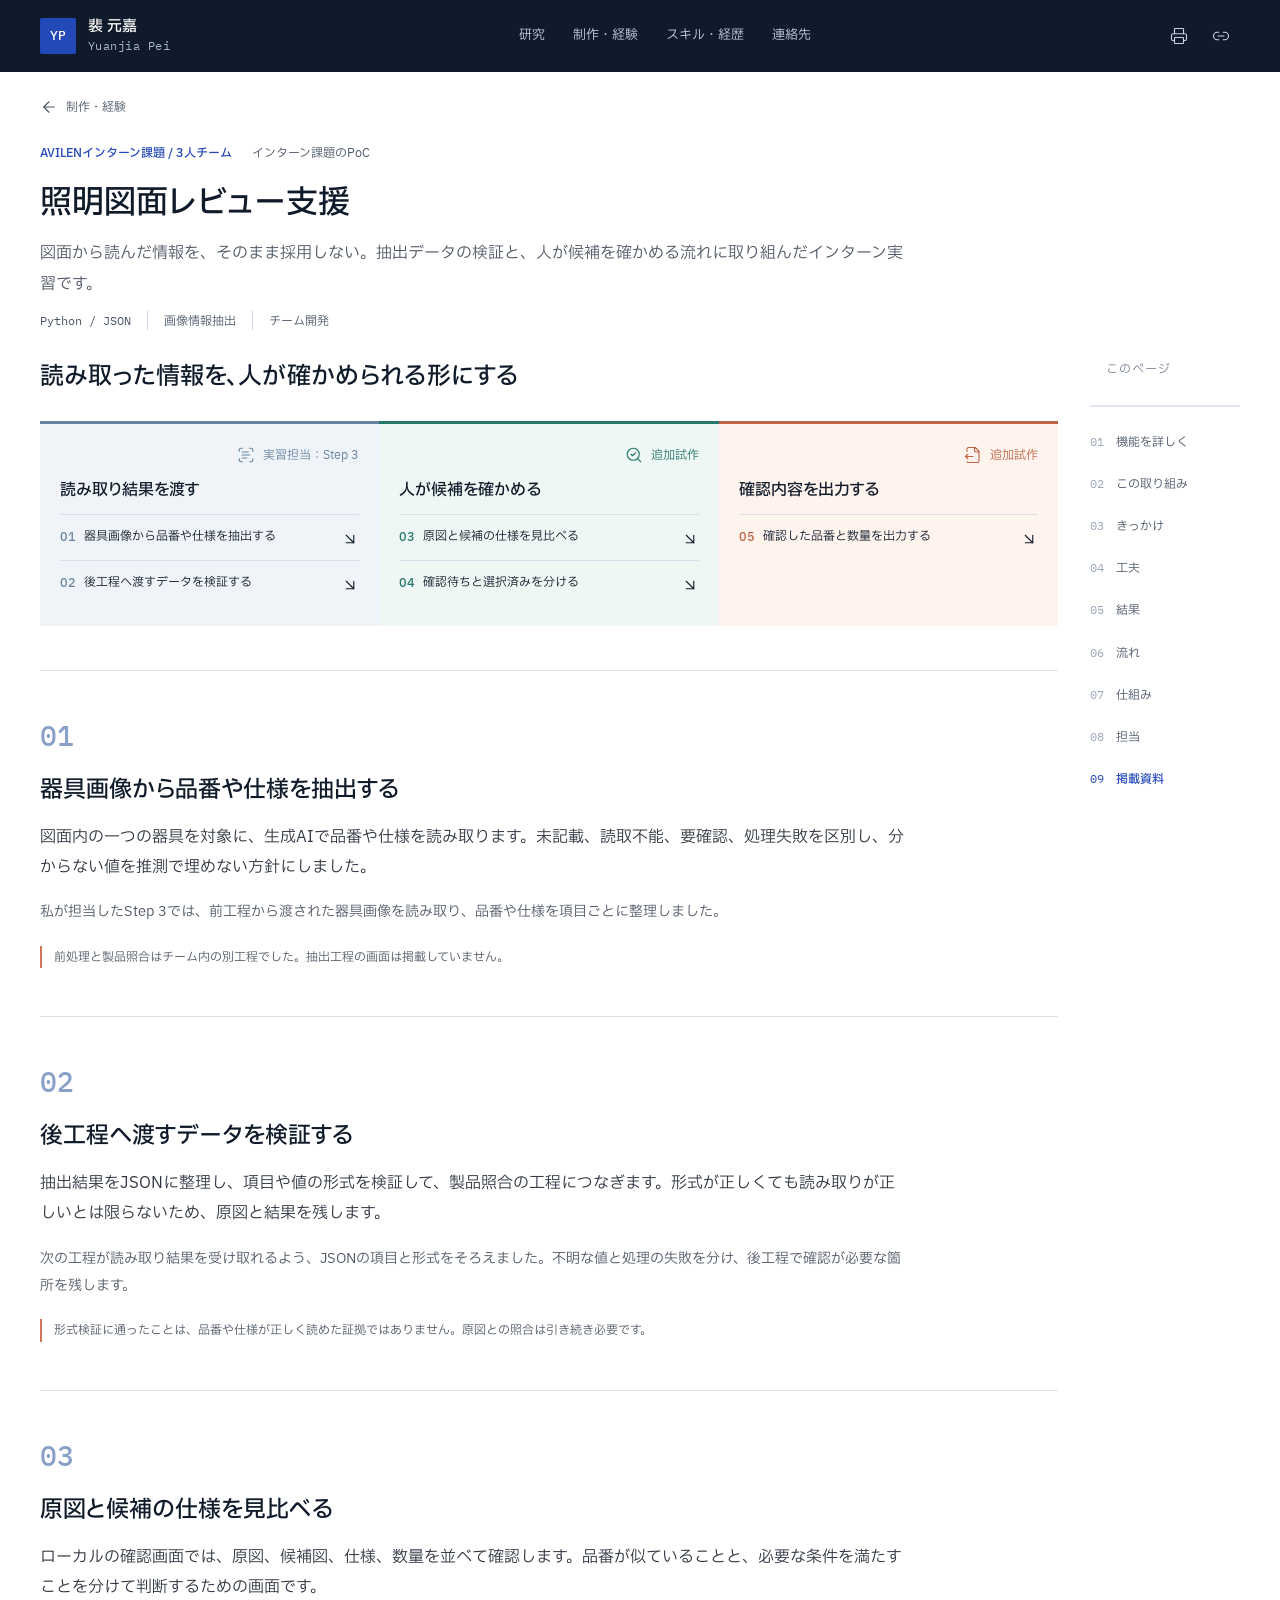
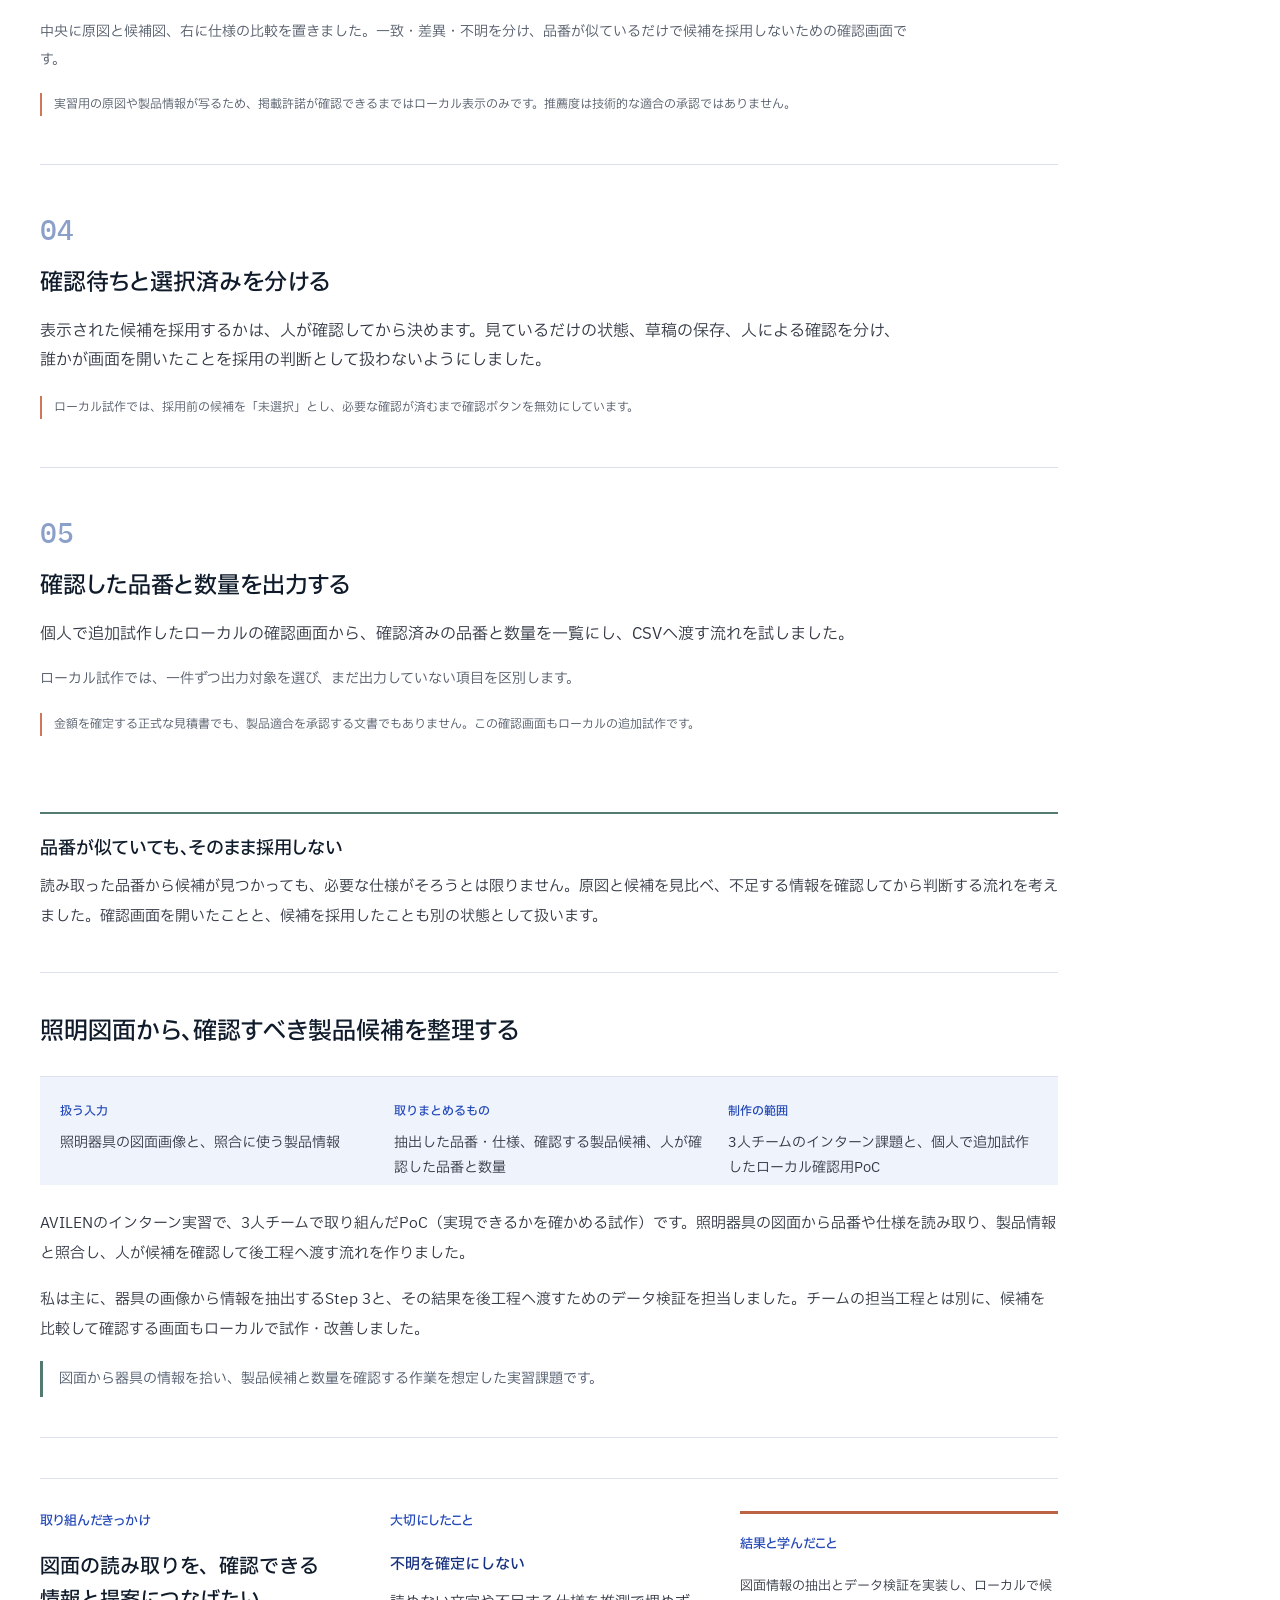
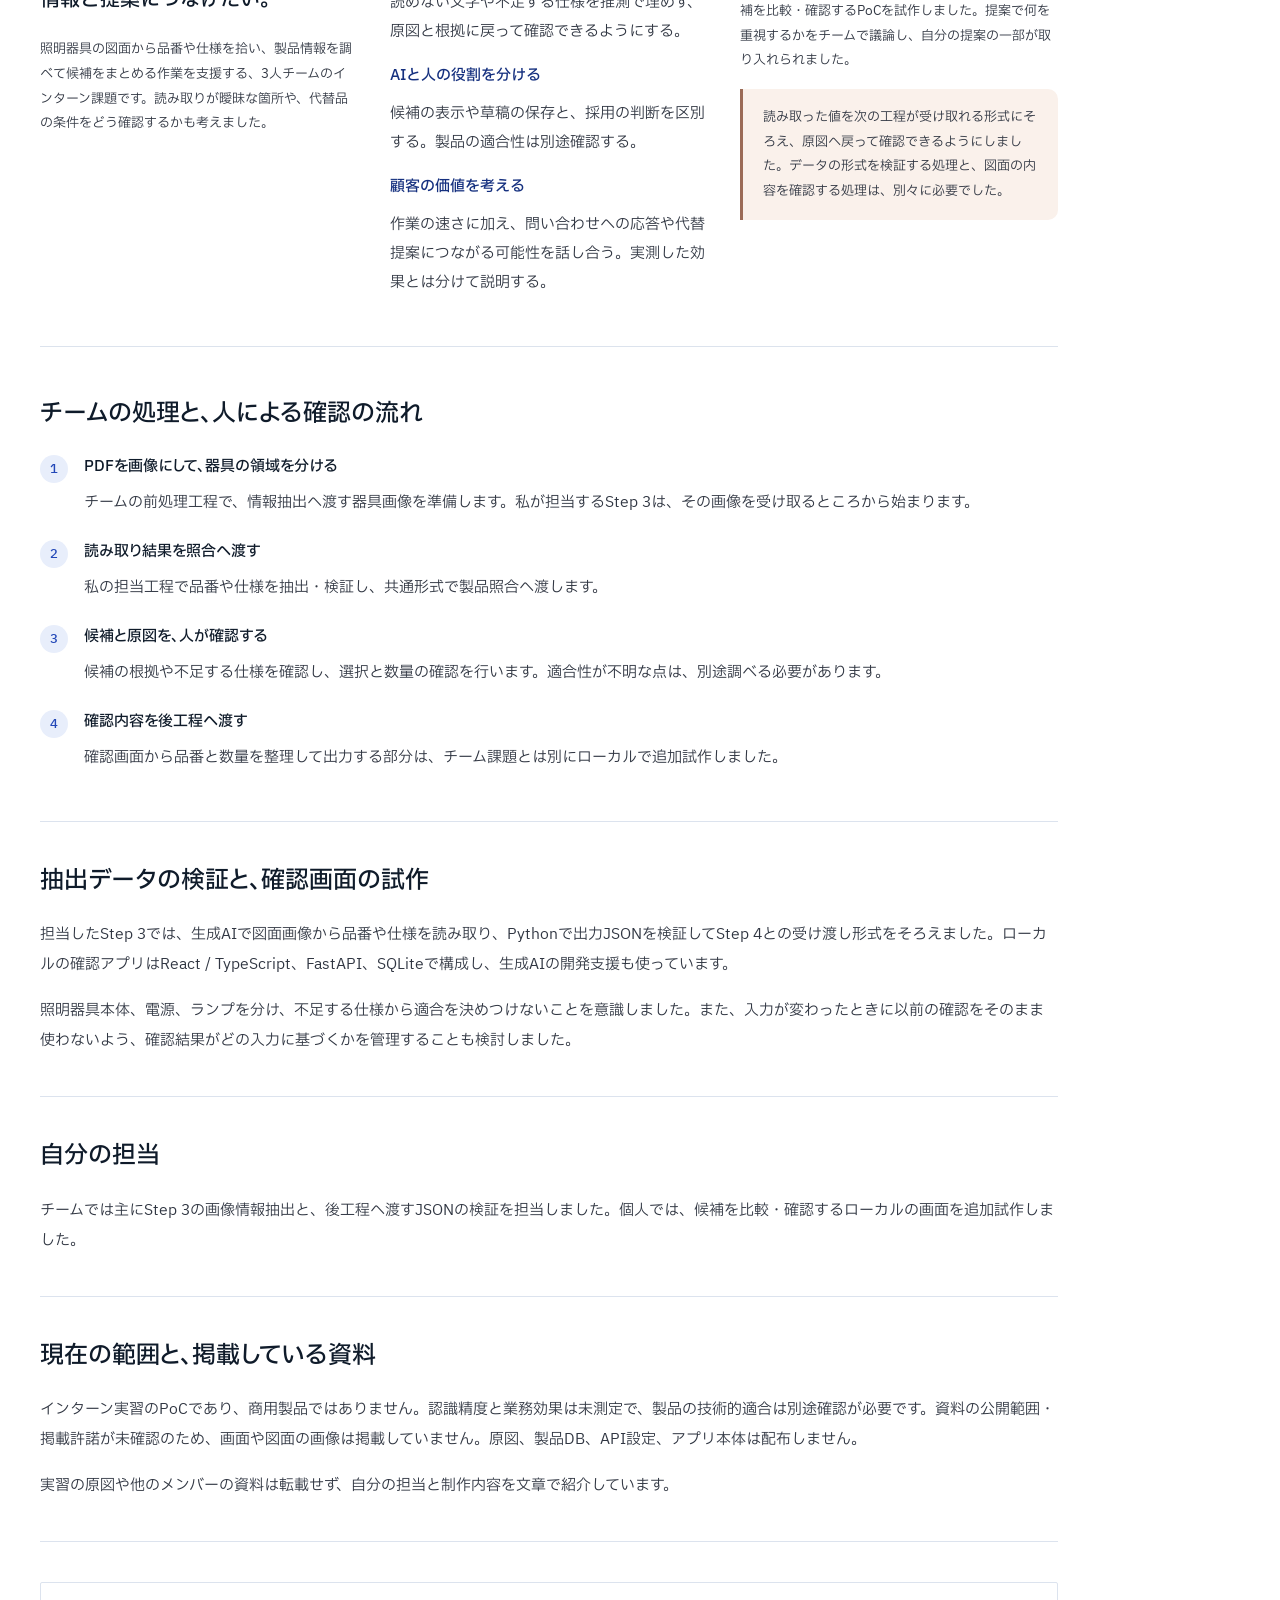
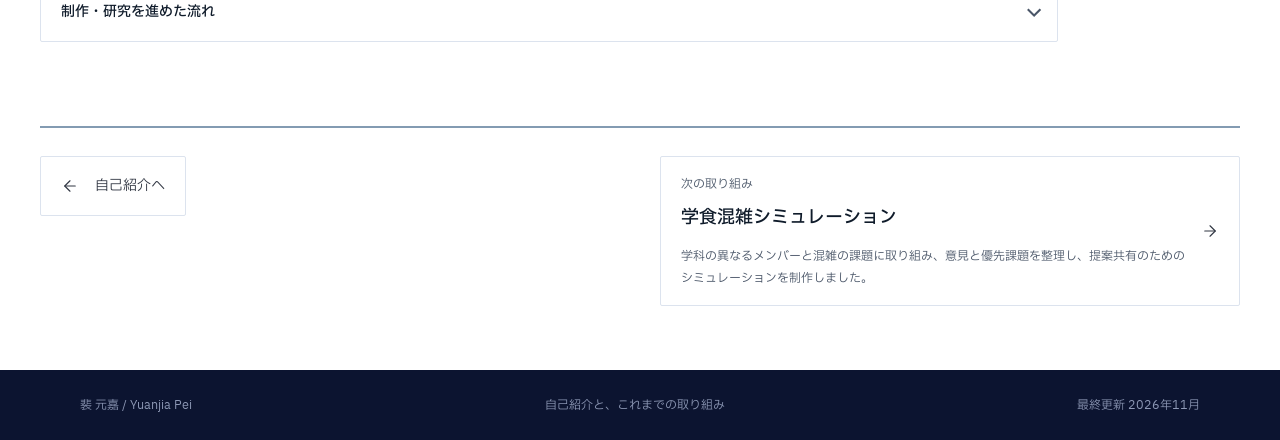
==== commit 1dd63a24: "Add vulnerability count chart and tidy profile section Show the thesis's vulnerability counts in the" ====
--- a/projects/avilen.html
+++ b/projects/avilen.html
@@ -1,6 +1,6 @@
 <!DOCTYPE html><html lang="ja"><head><meta charset="utf-8"><meta name="viewport" content="width=device-width,initial-scale=1"><meta name="description" content="AVILENのインターン実習で、3人チームで制作した照明図面の品番特定・候補確認PoCです。図面から情報を読み取り、製品候補を比べ、人が確認して次の工程へ渡す流れを試作しました。"><meta name="theme-color" content="#496681"><title>照明図面レビュー支援 | 裴 元嘉</title>
 <meta property="og:type" content="article"><meta property="og:title" content="照明図面レビュー支援 | 裴 元嘉"><meta property="og:description" content="AVILENのインターン実習で、3人チームで制作した照明図面の品番特定・候補確認PoCです。図面から情報を読み取り、製品候補を比べ、人が確認して次の工程へ渡す流れを試作しました。"><meta property="og:url" content="https://2448309821.github.io/intro-page/projects/avilen.html"><meta property="og:image" content="https://2448309821.github.io/intro-page/assets/profile-photo.jpeg"><meta property="og:locale" content="ja_JP"><meta name="twitter:card" content="summary">
-<link rel="icon" href="data:image/svg+xml,%3Csvg xmlns='http://www.w3.org/2000/svg' viewBox='0 0 64 64'%3E%3Crect width='64' height='64' rx='8' fill='%23496681'/%3E%3Ctext x='32' y='41' text-anchor='middle' font-family='Arial' font-size='24' font-weight='700' fill='white'%3EYP%3C/text%3E%3C/svg%3E"><link rel="preconnect" href="https://fonts.googleapis.com"><link rel="preconnect" href="https://fonts.gstatic.com" crossorigin=""><link rel="stylesheet" href="https://fonts.googleapis.com/css2?family=IBM+Plex+Sans+JP:wght@400;500&amp;family=IBM+Plex+Mono:wght@400;500&amp;display=swap"><link rel="stylesheet" href="../style.8b0954746d21.css"></head>
+<link rel="icon" href="data:image/svg+xml,%3Csvg xmlns='http://www.w3.org/2000/svg' viewBox='0 0 64 64'%3E%3Crect width='64' height='64' rx='8' fill='%23496681'/%3E%3Ctext x='32' y='41' text-anchor='middle' font-family='Arial' font-size='24' font-weight='700' fill='white'%3EYP%3C/text%3E%3C/svg%3E"><link rel="preconnect" href="https://fonts.googleapis.com"><link rel="preconnect" href="https://fonts.gstatic.com" crossorigin=""><link rel="stylesheet" href="https://fonts.googleapis.com/css2?family=IBM+Plex+Sans+JP:wght@400;500&amp;family=IBM+Plex+Mono:wght@400;500&amp;display=swap"><link rel="stylesheet" href="../style.737b684ec5f4.css"></head>
 <body class="page-project"><a class="skip" href="#main">本文へ</a>
 <header class="site-header"><a class="wordmark" href="../index.html"><span class="mark" aria-hidden="true">YP</span><span>裴 元嘉<small>Yuanjia Pei</small></span></a><nav aria-label="メインナビゲーション"><a href="../index.html#research">研究</a><a href="../index.html#development">制作・経験</a><a href="../index.html#profile">スキル・経歴</a><a href="../index.html#contact">連絡先</a></nav><div class="header-tools"><button class="icon-button" data-print="" title="PDF / 印刷" aria-label="PDF / 印刷"><svg xmlns="http://www.w3.org/2000/svg" width="24" height="24" viewBox="0 0 24 24" fill="none" stroke="currentColor" stroke-width="2" stroke-linecap="round" stroke-linejoin="round" class="lucide lucide-printer" aria-hidden="true" focusable="false"><path d="M6 18H4a2 2 0 0 1-2-2v-5a2 2 0 0 1 2-2h16a2 2 0 0 1 2 2v5a2 2 0 0 1-2 2h-2"></path><path d="M6 9V3a1 1 0 0 1 1-1h10a1 1 0 0 1 1 1v6"></path><rect x="6" y="14" width="12" height="8" rx="1"></rect></svg></button><button class="icon-button" data-share="" title="このページのリンクをコピー" aria-label="このページのリンクをコピー"><svg xmlns="http://www.w3.org/2000/svg" width="24" height="24" viewBox="0 0 24 24" fill="none" stroke="currentColor" stroke-width="2" stroke-linecap="round" stroke-linejoin="round" class="lucide lucide-link-2" aria-hidden="true" focusable="false"><path d="M9 17H7A5 5 0 0 1 7 7h2"></path><path d="M15 7h2a5 5 0 1 1 0 10h-2"></path><line x1="8" x2="16" y1="12" y2="12"></line></svg></button><button class="icon-button mobile-menu" data-menu="" title="メニュー" aria-label="メニュー" aria-expanded="false"><span data-icon-closed=""><svg xmlns="http://www.w3.org/2000/svg" width="24" height="24" viewBox="0 0 24 24" fill="none" stroke="currentColor" stroke-width="2" stroke-linecap="round" stroke-linejoin="round" class="lucide lucide-menu" aria-hidden="true" focusable="false"><line x1="4" x2="20" y1="12" y2="12"></line><line x1="4" x2="20" y1="6" y2="6"></line><line x1="4" x2="20" y1="18" y2="18"></line></svg></span><span data-icon-open="" hidden=""><svg xmlns="http://www.w3.org/2000/svg" width="24" height="24" viewBox="0 0 24 24" fill="none" stroke="currentColor" stroke-width="2" stroke-linecap="round" stroke-linejoin="round" class="lucide lucide-x" aria-hidden="true" focusable="false"><path d="M18 6 6 18"></path><path d="m6 6 12 12"></path></svg></span></button></div></header>
 
@@ -17,6 +17,6 @@
 
 <section id="ownership"><h2>自分の担当</h2><p>チームでは主にStep 3の画像情報抽出と、後工程へ渡すJSONの検証を担当しました。個人では、候補を比較・確認するローカルの画面を追加試作しました。</p></section>
 <section id="scope"><h2>現在の範囲と、掲載している資料</h2><p>インターン実習のPoCであり、商用製品ではありません。認識精度と業務効果は未測定で、製品の技術的適合は別途確認が必要です。資料の公開範囲・掲載許諾が未確認のため、画面や図面の画像は掲載していません。原図、製品DB、API設定、アプリ本体は配布しません。</p><p>実習の原図や他のメンバーの資料は転載せず、自分の担当と制作内容を文章で紹介しています。</p></section>
-<details class="contribution"><summary>制作・研究を進めた流れ</summary><ol class="process-list"><li><h3>工程と受け渡しを整理する</h3><p>PDFの画像化、領域分割、情報抽出、製品照合、人による確認を分け、担当工程から次の工程へ渡すJSONの形式を確認しました。</p></li><li><h3>抽出結果を検証する</h3><p>品番や仕様の抽出に生成AIを利用し、未記載、読取不能、要確認、処理失敗を区別しました。元の画像と記録を残し、形式の検証だけで読み取りを正解扱いにしないようにしました。</p></li><li><h3>確認と提案の流れを改善する</h3><p>ローカルで候補を比較・確認する流れを試作・改善しました。チームの提案では、効率化に加え、顧客への応答や代替提案の価値も議論しました。</p></li></ol></details></div></div><div class="project-next"><a href="../index.html"><svg xmlns="http://www.w3.org/2000/svg" width="24" height="24" viewBox="0 0 24 24" fill="none" stroke="currentColor" stroke-width="2" stroke-linecap="round" stroke-linejoin="round" class="lucide lucide-arrow-left" aria-hidden="true" focusable="false"><path d="m12 19-7-7 7-7"></path><path d="M19 12H5"></path></svg>自己紹介へ</a><a href="sdpbl.html"><span>次の取り組み<strong>学食混雑シミュレーション</strong><small>学科の異なるメンバーと混雑の課題に取り組み、意見と優先課題を整理し、提案共有のためのシミュレーションを制作しました。</small></span><svg xmlns="http://www.w3.org/2000/svg" width="24" height="24" viewBox="0 0 24 24" fill="none" stroke="currentColor" stroke-width="2" stroke-linecap="round" stroke-linejoin="round" class="lucide lucide-arrow-right" aria-hidden="true" focusable="false"><path d="M5 12h14"></path><path d="m12 5 7 7-7 7"></path></svg></a></div></div></main><p class="toast" data-toast="" role="status" aria-live="polite"></p><footer class="site-footer"><div class="container footer-inner"><a href="../index.html">裴 元嘉 / Yuanjia Pei</a><span>自己紹介と、これまでの取り組み</span><small>最終更新 2026年10月</small></div></footer>
+<details class="contribution"><summary>制作・研究を進めた流れ</summary><ol class="process-list"><li><h3>工程と受け渡しを整理する</h3><p>PDFの画像化、領域分割、情報抽出、製品照合、人による確認を分け、担当工程から次の工程へ渡すJSONの形式を確認しました。</p></li><li><h3>抽出結果を検証する</h3><p>品番や仕様の抽出に生成AIを利用し、未記載、読取不能、要確認、処理失敗を区別しました。元の画像と記録を残し、形式の検証だけで読み取りを正解扱いにしないようにしました。</p></li><li><h3>確認と提案の流れを改善する</h3><p>ローカルで候補を比較・確認する流れを試作・改善しました。チームの提案では、効率化に加え、顧客への応答や代替提案の価値も議論しました。</p></li></ol></details></div></div><div class="project-next"><a href="../index.html"><svg xmlns="http://www.w3.org/2000/svg" width="24" height="24" viewBox="0 0 24 24" fill="none" stroke="currentColor" stroke-width="2" stroke-linecap="round" stroke-linejoin="round" class="lucide lucide-arrow-left" aria-hidden="true" focusable="false"><path d="m12 19-7-7 7-7"></path><path d="M19 12H5"></path></svg>自己紹介へ</a><a href="sdpbl.html"><span>次の取り組み<strong>学食混雑シミュレーション</strong><small>学科の異なるメンバーと混雑の課題に取り組み、意見と優先課題を整理し、提案共有のためのシミュレーションを制作しました。</small></span><svg xmlns="http://www.w3.org/2000/svg" width="24" height="24" viewBox="0 0 24 24" fill="none" stroke="currentColor" stroke-width="2" stroke-linecap="round" stroke-linejoin="round" class="lucide lucide-arrow-right" aria-hidden="true" focusable="false"><path d="M5 12h14"></path><path d="m12 5 7 7-7 7"></path></svg></a></div></div></main><p class="toast" data-toast="" role="status" aria-live="polite"></p><footer class="site-footer"><div class="container footer-inner"><a href="../index.html">裴 元嘉 / Yuanjia Pei</a><span>自己紹介と、これまでの取り組み</span><small>最終更新 2026年11月</small></div></footer>
 <dialog id="visual-dialog" aria-labelledby="visual-title"><div class="dialog-top"><h2 id="visual-title">プロジェクトの画面</h2><div class="dialog-tools"><button class="icon-button" data-zoom="" title="原寸で表示" aria-label="原寸で表示" aria-pressed="false"><span data-icon-closed=""><svg xmlns="http://www.w3.org/2000/svg" width="24" height="24" viewBox="0 0 24 24" fill="none" stroke="currentColor" stroke-width="2" stroke-linecap="round" stroke-linejoin="round" class="lucide lucide-zoom-in" aria-hidden="true" focusable="false"><circle cx="11" cy="11" r="8"></circle><line x1="21" x2="16.65" y1="21" y2="16.65"></line><line x1="11" x2="11" y1="8" y2="14"></line><line x1="8" x2="14" y1="11" y2="11"></line></svg></span><span data-icon-open="" hidden=""><svg xmlns="http://www.w3.org/2000/svg" width="24" height="24" viewBox="0 0 24 24" fill="none" stroke="currentColor" stroke-width="2" stroke-linecap="round" stroke-linejoin="round" class="lucide lucide-zoom-out" aria-hidden="true" focusable="false"><circle cx="11" cy="11" r="8"></circle><line x1="21" x2="16.65" y1="21" y2="16.65"></line><line x1="8" x2="14" y1="11" y2="11"></line></svg></span></button><button class="icon-button" data-close="" title="閉じる" aria-label="閉じる"><svg xmlns="http://www.w3.org/2000/svg" width="24" height="24" viewBox="0 0 24 24" fill="none" stroke="currentColor" stroke-width="2" stroke-linecap="round" stroke-linejoin="round" class="lucide lucide-x" aria-hidden="true" focusable="false"><path d="M18 6 6 18"></path><path d="m6 6 12 12"></path></svg></button></div></div><div id="visual-content" tabindex="0" role="region" aria-label="プロジェクト画像"></div><p id="visual-caption"></p></dialog>
 <script src="../app.ac924bdce02f.js"></script></body></html>
--- a/style.737b684ec5f4.css
+++ b/style.737b684ec5f4.css
@@ -0,0 +1,776 @@
+/* ---------- Tokens ---------- */
+:root{--bg:#ffffff;--soft:#f3f5f8;--ink:#0f1b2a;--text:#4a5668;--muted:#4a5668;--faint:#5a6678;--line:#dce3ee;--line-strong:#c9d3e2;--accent:#2348b8;--accent-deep:#15307f;--accent-soft:#e8eefb;--warm:#9b6b57;--warm-soft:#faf1eb;--mint:#527a70;--mint-soft:#edf5f1;--navy:#0f1b2a;--radius:2px;--shadow:0 1px 2px #1a244008,0 12px 32px #1a24400f;--max:1120px;--header:72px}
+
+/* ---------- Base ---------- */
+*{box-sizing:border-box}
+html{scroll-behavior:smooth;scroll-padding-top:calc(var(--header) + 20px);-webkit-text-size-adjust:100%}
+body{margin:0;color:var(--text);background:var(--bg);font-family:"Noto Sans JP","Hiragino Sans","Hiragino Kaku Gothic ProN","Yu Gothic",Meiryo,sans-serif;font-size:15px;line-height:1.85;letter-spacing:.02em;-webkit-font-smoothing:antialiased}
+a{color:inherit;text-decoration:none}
+button,input,select{font:inherit;letter-spacing:inherit}
+button{cursor:pointer;color:inherit;border:0;background:none;padding:0}
+img{display:block;max-width:100%}
+p,h1,h2,h3,figure{margin:0}
+h1,h2,h3{color:var(--ink);font-weight:500;letter-spacing:.03em;font-feature-settings:"palt"}
+/* Break Japanese at phrase boundaries instead of mid-word (Chromium); balance short headings. */
+h1,h2,h3,.motivation-lead,.contact-layout p,.intro-lead,.intro-stats dd{word-break:auto-phrase;text-wrap:balance}
+.sr-only{position:absolute;width:1px;height:1px;padding:0;margin:-1px;overflow:hidden;clip:rect(0 0 0 0);white-space:nowrap;border:0}
+a:focus-visible,button:focus-visible,summary:focus-visible,[tabindex]:focus-visible{outline:3px solid var(--accent);outline-offset:3px;border-radius:4px}
+svg{width:18px;height:18px;stroke-width:1.5;flex-shrink:0}
+[hidden]{display:none!important}
+.container{width:min(var(--max),calc(100% - 80px));margin-inline:auto}
+.skip{position:fixed;left:12px;top:-60px;z-index:100;background:var(--ink);color:#fff;padding:8px 16px;border-radius:6px}
+.skip:focus{top:12px}
+
+/* ---------- Header ---------- */
+.site-header{height:var(--header);display:flex;align-items:center;justify-content:space-between;gap:20px;padding:0 40px;background:#ffffffeb;border-bottom:1px solid var(--line);position:sticky;top:0;z-index:20;backdrop-filter:saturate(1.4) blur(12px)}
+.wordmark{display:flex;align-items:center;gap:12px;font-size:15px;font-weight:500;line-height:1.35;color:var(--ink)}
+.wordmark small{display:block;font-size:12px;font-weight:400;color:var(--muted);letter-spacing:.04em}
+.mark{width:36px;height:36px;background:var(--accent);color:#fff;display:grid;place-items:center;border-radius:9px;font:500 13px/1 var(--mono)}
+.site-header nav{display:flex;gap:4px;font-size:14px}
+.site-header nav a{padding:8px 12px;border-radius:8px;color:var(--text)}
+.site-header nav a:hover{color:var(--accent);background:var(--accent-soft)}
+.header-tools{display:flex;gap:4px}
+.icon-button{width:38px;height:38px;display:inline-flex;align-items:center;justify-content:center;border-radius:9px;color:var(--muted)}
+.icon-button:hover{background:var(--accent-soft);color:var(--accent)}
+.mobile-menu{display:none}
+
+/* ---------- Quick rail (home only) ---------- */
+.quick-rail{position:fixed;right:18px;top:50%;transform:translateY(-50%);z-index:15;display:none;flex-direction:column;gap:2px;padding:12px 8px 8px;border:1px solid var(--line);border-radius:12px;background:#ffffffee;box-shadow:var(--shadow);backdrop-filter:blur(10px)}
+.quick-rail-label{font-size:12px;color:var(--faint);padding:0 12px 8px;letter-spacing:.08em}
+.quick-rail a{display:grid;grid-template-columns:22px 1fr;align-items:center;gap:8px;min-width:120px;padding:8px 12px;font-size:12px;color:var(--muted);border-radius:8px}
+.quick-rail a span{font:12px/1 var(--mono);color:var(--faint)}
+.quick-rail a:hover,.quick-rail a.is-active{background:var(--accent-soft);color:var(--accent)}
+.quick-rail a.is-active{font-weight:500}
+.quick-rail a.is-active span{color:var(--accent)}
+.quick-top{align-self:end;width:32px;height:32px;margin-top:4px;border-radius:8px;color:var(--muted);display:grid;place-items:center}
+.quick-top:hover{background:var(--accent-soft);color:var(--accent)}
+.quick-top svg{width:18px;height:18px}
+
+/* ---------- Shared pieces ---------- */
+.section-band{padding:88px 0}
+.section-heading{display:flex;align-items:end;justify-content:space-between;gap:32px;margin-bottom:40px}
+.section-kicker{font:500 12px/1.5 var(--mono);color:var(--accent);letter-spacing:.14em;text-transform:uppercase;margin-bottom:12px}
+.section-heading h2,.contact-layout h2{font-size:28px;line-height:1.5}
+.section-heading>p{font-size:14px;color:var(--muted);flex-shrink:0;line-height:1.9}
+.tag-list{display:flex;flex-wrap:wrap;align-items:flex-start;align-content:flex-start;gap:8px;margin-top:16px}
+.tag-list span{font-size:12px;line-height:1.6;color:var(--muted);background:var(--soft);border:1px solid var(--line);border-radius:999px;padding:2px 12px}
+
+/* ---------- Intro ---------- */
+.intro{padding:64px 0 72px;background:linear-gradient(180deg,#eaf1ff 0%,#f6f9ff 100%);border-bottom:1px solid var(--line)}
+.intro-content{display:grid;grid-template-columns:minmax(0,.95fr) minmax(0,1.05fr);gap:56px;align-items:center}
+.intro-copy{min-width:0}
+.intro-affiliation{display:inline-flex;align-items:center;gap:8px;font-size:13px;color:var(--muted);margin-bottom:24px}
+.intro-affiliation::before{content:"";width:8px;height:8px;border-radius:50%;background:var(--accent);flex-shrink:0}
+.intro-identity{display:flex;align-items:center;gap:24px}
+.profile-photo{width:96px;height:128px;object-fit:cover;border-radius:12px;flex-shrink:0;box-shadow:0 0 0 4px #fff,0 8px 24px #1a244022}
+.intro h1{font-size:46px;line-height:1.3;letter-spacing:.06em}
+.intro h1 span{display:block;margin-top:8px;font:400 18px/1.6 var(--mono);color:var(--muted);letter-spacing:.06em}
+.intro h1 .name-reading{display:block;margin-top:8px;font-size:14px;line-height:1.6;font-weight:500;color:var(--muted)}
+.intro-description{font-size:16px;margin-top:28px;max-width:30em;line-height:1.95;color:var(--text)}
+.intro-paths{display:flex;gap:12px;margin-top:28px;flex-wrap:wrap}
+.intro-paths a{display:inline-flex;align-items:center;gap:8px;font-size:14px;font-weight:500;padding:8px 16px;border-radius:999px;border:1px solid var(--line-strong);background:#fff;color:var(--ink);transition:border-color .15s,color .15s,background .15s}
+.intro-paths a:hover{border-color:var(--accent);color:var(--accent)}
+.intro-paths a.primary{background:var(--accent);border-color:var(--accent);color:#fff}
+.intro-paths a.primary:hover{background:var(--accent-deep);border-color:var(--accent-deep);color:#fff}
+.intro-paths svg{width:18px;height:18px}
+
+/* ---------- Profile ---------- */
+#profile{background:var(--bg)}
+.profile-intro{font-size:15px;margin-bottom:20px;max-width:40em}
+.profile-facts{margin:0;padding:8px 24px;background:var(--soft);border:1px solid var(--line);border-radius:var(--radius)}
+.profile-facts>div{display:grid;grid-template-columns:76px 1fr;gap:16px;padding:16px 0;font-size:14px;line-height:1.75}
+.profile-facts>div+div{border-top:1px solid var(--line)}
+.profile-facts dt{color:var(--muted);font-size:13px}
+.profile-facts dd{margin:0;color:var(--ink)}
+.profile-facts dd small{display:block;font-size:12px;color:var(--muted);margin-bottom:8px}
+.background-skills{display:grid;grid-template-columns:1fr 1fr;gap:64px;margin-top:56px}
+.background-skills h3{font-size:18px;margin-bottom:16px}
+.life-timeline{list-style:none;padding:0;margin:0;position:relative}
+.life-timeline li{position:relative;display:grid;grid-template-columns:96px 1fr;gap:12px;padding:12px 0 12px 24px;font-size:14px}
+.life-timeline li::before{content:"";position:absolute;left:0;top:19px;width:9px;height:9px;border-radius:50%;background:#fff;border:2px solid var(--accent)}
+.life-timeline li::after{content:"";position:absolute;left:5.5px;top:32px;bottom:-12px;width:1px;background:var(--line-strong)}
+.life-timeline li:last-child::after{display:none}
+.life-timeline li:last-child::before{background:var(--accent)}
+.life-timeline time{font:500 14px/1.85 var(--mono);color:var(--accent)}
+.skill-rows>div{display:grid;grid-template-columns:1fr 1.2fr;gap:16px;border-bottom:1px solid var(--line);padding:12px 0;font-size:14px}
+.skill-rows>div:first-child{border-top:1px solid var(--line)}
+.skill-rows strong{font-weight:500;color:var(--ink)}
+.skill-rows span{color:var(--muted)}
+
+/* ---------- Project cards ---------- */
+.research-band{background:var(--soft);border-block:1px solid var(--line)}
+.work-grid{display:grid;grid-template-columns:repeat(2,minmax(0,1fr));gap:24px}
+.personal-grid{grid-template-columns:repeat(3,minmax(0,1fr));gap:20px}
+.project-item{position:relative;min-width:0;background:#fff;border:1px solid var(--line);border-radius:var(--radius);padding:0 24px 24px;transition:border-color .15s,box-shadow .15s,transform .15s}
+.project-item:hover{border-color:var(--line-strong);box-shadow:var(--shadow)}
+.text-project{padding:28px}
+.project-symbol{width:44px;height:44px;display:grid;place-items:center;border-radius:11px;background:var(--accent-soft);color:var(--accent)}
+.project-symbol svg{width:18px;height:18px}
+.item-meta{display:flex;justify-content:space-between;align-items:center;gap:8px 12px;color:var(--muted);font-size:12px;margin:20px 0 8px;flex-wrap:wrap;line-height:1.6}
+.item-meta .status{margin-left:auto;white-space:nowrap;color:var(--mint);background:var(--mint-soft);border-radius:999px;padding:1px 12px;font-weight:500}
+.research-band .item-meta .status{color:var(--accent-deep);background:var(--accent-soft)}
+.project-item h3{font-size:18px;line-height:1.6;margin-bottom:8px}
+.project-item h3 a{display:flex;justify-content:space-between;align-items:start;gap:12px}
+.project-item h3 a::after{content:"";position:absolute;inset:0;border-radius:var(--radius)}
+@supports selector(:has(a)){.project-item:has(h3 a:focus-visible){outline:3px solid var(--accent);outline-offset:3px}.project-item h3 a:focus-visible{outline:none}}
+.project-item h3 svg{width:18px;height:18px;margin-top:4px;color:var(--accent);transition:transform .15s}
+.project-item:hover h3 a{color:var(--accent)}
+.project-item:hover h3 svg{transform:translate(2px,-2px)}
+.project-item>p{font-size:14px;color:var(--muted);line-height:1.85}
+.project-item .project-name-subtitle{display:block;margin-top:4px;font-size:12px;line-height:1.7;font-weight:400;color:var(--muted);overflow-wrap:anywhere;text-wrap:wrap}
+.project-visual-link{position:relative;z-index:1;display:block;margin:0 -24px;border-bottom:1px solid var(--line);border-radius:var(--radius) var(--radius) 0 0;overflow:hidden;background:var(--soft)}
+.thumbnail .screenshot-frame{height:210px;padding:12px;display:flex;align-items:center;justify-content:center}
+.project-screenshot{width:100%;height:auto;object-fit:contain}
+.thumbnail .project-screenshot{max-height:100%;width:auto;max-width:100%;transition:transform .25s}
+.thumbnail .companion{background:#25252b}
+#development{background:var(--bg)}
+.practice-grid{display:grid;grid-template-columns:1fr;gap:20px}
+.practice-grid .with-image{display:grid;grid-template-columns:minmax(0,1.05fr) minmax(0,1fr);column-gap:32px;align-content:center;padding:0 28px 0 0}
+.practice-grid .with-image .project-visual-link{grid-column:1;grid-row:1 / span 6;margin:0;border-bottom:0;border-right:1px solid var(--line);border-radius:var(--radius) 0 0 var(--radius)}
+.practice-grid .with-image .thumbnail .screenshot-frame{height:250px}
+.practice-grid .with-image .item-meta,.practice-grid .with-image h3,.practice-grid .with-image>p,.practice-grid .with-image .card-facts,.practice-grid .with-image .tag-list{grid-column:2}
+.practice-grid .with-image .item-meta{margin-top:28px}
+.practice-grid .with-image .tag-list{margin-bottom:28px}
+.portfolio-link{display:inline-flex;align-items:center;gap:12px;margin-top:28px;font-size:14px;color:var(--accent);padding:8px 0}
+.portfolio-link:hover{color:var(--accent-deep)}
+.portfolio-link svg:last-child{width:18px;height:18px}
+/* ---------- Recruiter-first homepage ---------- */
+.intro-affiliation{flex-wrap:wrap;row-gap:2px}
+.intro-affiliation span{margin-left:4px;padding-left:12px;border-left:1px solid var(--line-strong);white-space:nowrap}
+.intro-lead{margin-top:28px;font-size:21px;font-weight:500;line-height:1.7;color:var(--ink);max-width:23em}
+.intro-lead+.intro-description{margin-top:12px;font-size:15px;line-height:1.95}
+.intro-stats{margin:48px 0 0;display:grid;grid-template-columns:repeat(4,minmax(0,1fr));background:#fff;border:1px solid var(--line);border-radius:12px;box-shadow:var(--shadow)}
+.intro-stats>div{padding:20px 24px;min-width:0}
+.intro-stats>div+div{border-left:1px solid var(--line)}
+.intro-stats dt{font-size:22px;font-weight:500;line-height:1.4;color:var(--accent-deep);font-variant-numeric:tabular-nums}
+.intro-stats dd{margin:4px 0 0;font-size:13px;line-height:1.7;color:var(--muted)}
+.card-facts{margin:16px 0 0;padding-top:16px;border-top:1px dashed var(--line-strong);display:grid;gap:8px}
+.card-facts>div{display:grid;grid-template-columns:4em 1fr;gap:12px;font-size:13px;line-height:1.7}
+.card-facts dt{color:var(--faint);font-weight:500}
+.card-facts dd{margin:0;color:var(--text)}
+.card-code-links{position:relative;z-index:2;display:flex;flex-wrap:wrap;gap:4px 20px;margin-top:16px}
+.card-code-link{display:inline-flex;align-items:center;gap:8px;font-size:13px;font-weight:500;color:var(--accent)}
+.card-code-link:hover{color:var(--accent-deep);text-decoration:underline}
+.card-code-link svg{width:18px;height:18px}
+.practice-grid .with-image .card-code-links{grid-column:2;margin:-16px 0 24px}
+.card-rights{margin-top:12px;font-size:12px;line-height:1.7;color:var(--faint)}
+.project-group-heading{display:flex;justify-content:space-between;align-items:end;gap:20px;margin:56px 0 20px;padding-bottom:12px;border-bottom:1px solid var(--line)}
+.section-heading+.project-group-heading{margin-top:0}
+.project-group-heading h3{display:flex;align-items:center;gap:12px;font-size:20px}
+.project-group-heading h3 svg{width:18px;height:18px;color:var(--accent)}
+.project-group-heading p{font-size:14px;color:var(--muted)}
+.team-grid .project-symbol{display:none}
+.team-grid .text-project .item-meta{margin-top:0}
+.practice-grid .with-image .card-facts{margin-bottom:0}
+.profile-band{background:var(--soft);border-top:1px solid var(--line)}
+.profile-band .profile-facts{margin-top:24px;background:#fff}
+.profile-interests{margin-top:32px}
+.profile-interests>p{font-size:14px;color:var(--muted);margin-bottom:16px}
+.skill-rows>div{grid-template-columns:minmax(0,.8fr) minmax(0,1.6fr)}
+.strengths{margin-bottom:48px;padding:24px 28px;background:#fff;border:1px solid var(--line);border-left:4px solid var(--accent);border-radius:var(--radius)}
+.strengths h3{font-size:18px;margin-bottom:8px}
+.strengths-lead{font-size:14px;line-height:1.85;color:var(--text);margin-bottom:16px}
+.strengths dl{margin:0;display:grid;grid-template-columns:repeat(3,minmax(0,1fr));gap:20px}
+.strengths dt{font-size:13px;font-weight:500;color:var(--accent);margin-bottom:4px}
+.strengths dd{margin:0;font-size:14px;line-height:1.85;color:var(--text)}
+.workflow-heading{margin-top:32px}
+.workflow-list{margin:0;padding:8px 20px;background:#fff;border:1px solid var(--line);border-radius:var(--radius)}
+.workflow-list>div{display:grid;grid-template-columns:10em 1fr;gap:16px;padding:12px 0;font-size:14px;line-height:1.8}
+.workflow-list>div+div{border-top:1px solid var(--line)}
+.workflow-list dt{color:var(--muted);font-weight:500}
+.workflow-list dd{margin:0;color:var(--ink)}
+.result-table-wrap{margin:20px 0;overflow-x:auto}
+.result-table{width:100%;border-collapse:collapse;font-size:14px;font-variant-numeric:tabular-nums}
+.result-table caption{caption-side:bottom;text-align:left;font-size:13px;line-height:1.7;color:var(--muted);padding-top:8px}
+.result-table th,.result-table td{padding:8px 12px;border-bottom:1px solid var(--line);text-align:left;white-space:nowrap}
+.result-table thead th{font-size:13px;color:var(--muted);font-weight:500;background:var(--soft)}
+.result-table tbody th{font-weight:500;color:var(--ink)}
+.result-section{margin:8px 0 40px}
+.result-link{margin-top:8px;font-size:14px}
+.result-link{display:flex;flex-wrap:wrap;gap:4px 20px}
+.result-link a{display:inline-flex;align-items:center;gap:8px;color:var(--accent)}
+.code-note{margin-top:4px;font-size:13px;color:var(--muted)}
+.result-link svg{width:18px;height:18px}
+.result-table caption{white-space:normal}
+.code-sample{margin:20px 0 0}
+.code-sample figcaption{font-size:13px;line-height:1.8;color:var(--muted);margin-bottom:8px}
+.code-sample pre{margin:0;padding:16px 20px;overflow-x:auto;background:#1f2633;color:#e6ebf2;border-radius:var(--radius);font:13px/1.7 Consolas,"SFMono-Regular",Menlo,monospace}
+@media(max-width:1000px){
+  .intro-stats{grid-template-columns:repeat(2,minmax(0,1fr))}
+  .intro-stats>div:nth-child(3){border-left:0}
+  .intro-stats>div:nth-child(n+3){border-top:1px solid var(--line)}
+  .project-group-heading{display:block}
+  .project-group-heading p{margin-top:8px}
+}
+@media(max-width:760px){
+  .strengths{padding:20px}
+  .strengths dl{grid-template-columns:1fr;gap:16px}
+  .workflow-list>div{grid-template-columns:1fr;gap:2px}
+  .intro-affiliation{display:flex;flex-wrap:wrap;row-gap:2px}
+  .intro-affiliation span{margin-left:8px;padding-left:0;border-left:0}
+  .intro-lead{font-size:18px;margin-top:24px}
+  .intro-stats{margin-top:32px}
+  .intro-stats>div{padding:16px 16px}
+  .intro-stats dt{font-size:18px}
+  .intro-stats dd{font-size:12px}
+  .project-group-heading{margin-top:44px}
+  .project-group-heading h3{font-size:18px}
+  .card-facts>div{grid-template-columns:4.4em 1fr;font-size:13px}
+}
+
+
+/* ---------- Contact & footer ---------- */
+.contact-band{background:var(--navy);color:#d8def0}
+.contact-band .section-kicker{color:#9db6ff}
+.contact-layout{display:grid;grid-template-columns:1fr 1fr;gap:64px;align-items:center}
+.contact-layout h2{color:#fff;margin-bottom:12px}
+.contact-layout p{font-size:15px;color:#b9c3dc;max-width:400px}
+.contact-links{display:flex;flex-direction:column;gap:12px}
+.contact-links a,.contact-links button{display:flex;align-items:center;gap:20px;width:100%;padding:16px 20px;text-align:left;font-size:15px;color:#fff;background:#ffffff0d;border:1px solid #ffffff1f;border-radius:var(--radius);transition:background .15s,border-color .15s}
+.contact-links a:hover,.contact-links button:hover{background:#ffffff1a;border-color:#ffffff40}
+.contact-links small{display:block;font-size:13px;color:#aab5d0;overflow-wrap:anywhere;letter-spacing:.01em}
+.contact-links>a>svg:last-child{margin-left:auto;color:#9db6ff}
+.contact-band a:focus-visible,.contact-band button:focus-visible{outline-color:#fff}
+.site-footer{background:#0c1430;color:#8e99b6;font-size:12px;padding:24px 0}
+.footer-inner{display:flex;justify-content:space-between;align-items:center;gap:20px}
+.site-footer a:hover{color:#fff}
+.site-footer small{font-size:12px}
+.toast{position:fixed;left:50%;bottom:24px;z-index:45;transform:translate(-50%,14px);padding:12px 20px;background:var(--ink);color:#fff;border-radius:999px;font-size:13px;opacity:0;pointer-events:none;transition:opacity .2s,transform .2s;box-shadow:var(--shadow)}
+.toast.is-visible{opacity:1;transform:translate(-50%,0)}
+
+/* ---------- Project detail page ---------- */
+.project-page{padding-top:32px}
+.back-link{display:inline-flex;align-items:center;gap:8px;font-size:13px;color:var(--accent);padding:8px 16px 8px 12px;border-radius:999px;background:var(--accent-soft)}
+.back-link:hover{background:#dce6ff}
+.back-link svg{width:18px;height:18px}
+.project-heading{padding:28px 0 32px}
+.project-heading-meta{display:flex;gap:12px 16px;align-items:center;font-size:13px;color:var(--muted);flex-wrap:wrap}
+.state-label{color:var(--mint);background:var(--mint-soft);border-radius:999px;padding:1px 12px;font-weight:500}
+.group-research .state-label{color:var(--accent-deep);background:var(--accent-soft)}
+.project-heading h1{font-size:36px;line-height:1.5;margin:16px 0 16px;overflow-wrap:anywhere}
+.project-heading>p{max-width:46em;font-size:16px;line-height:1.95}
+.project-showcase{position:relative;margin-bottom:32px}
+.project-showcase .screenshot-frame{background:var(--soft);border:1px solid var(--line);border-radius:14px;padding:24px;display:flex;justify-content:center;align-items:center;min-height:220px;cursor:zoom-in}
+.project-showcase .project-screenshot{width:auto;max-width:100%;max-height:580px;border-radius:6px}
+.project-showcase .companion{background:#25252b;border-color:#25252b}
+.project-showcase figcaption{font-size:12px;color:var(--muted);margin-top:12px;line-height:1.8;max-width:56em}
+.expand-button{position:absolute;right:12px;top:12px;background:#fffffff2;color:var(--accent);box-shadow:0 2px 8px #1a244026}
+.expand-button:hover{background:#fff}
+.case-layout{display:grid;grid-template-columns:170px minmax(0,1fr);gap:64px;padding:24px 0}
+.case-index{position:sticky;top:calc(var(--header) + 32px);align-self:start;display:flex;flex-direction:column;gap:4px;font-size:13px;color:var(--muted);border-left:1px solid var(--line)}
+.case-index>p{font-size:12px;color:var(--faint);letter-spacing:.08em;padding:0 0 8px 16px}
+.case-index a{padding:4px 0 4px 16px;margin-left:-1px;border-left:2px solid transparent}
+.case-index a:hover{color:var(--accent);border-left-color:var(--accent)}
+.case-content{max-width:780px}
+.case-content>section{padding-bottom:40px;margin-bottom:40px;border-bottom:1px solid var(--line)}
+.case-content h2{font-size:24px;line-height:1.6;margin-bottom:20px}
+.case-content p{font-size:15px;line-height:2}
+.case-content .motivation-lead{font-size:19px;font-weight:500;color:var(--ink);line-height:1.7;margin-bottom:16px}
+.case-content{letter-spacing:0}
+.case-content section>p+p{margin-top:16px}
+.case-content .project-audience{font-size:14px;color:var(--muted);border-left:3px solid var(--mint);padding:4px 0 4px 16px}
+.project-brief{margin:0 0 24px;background:#eff4fc;border-top:2px solid var(--accent);padding:4px 20px}
+.project-brief>div{display:grid;grid-template-columns:112px minmax(0,1fr);gap:16px;padding:16px 0;border-bottom:1px solid #dbe5f3}
+.project-brief>div:last-child{border-bottom:0}
+.project-brief dt{font-size:13px;font-weight:500;line-height:1.8;color:var(--accent)}
+.project-brief dd{font-size:14px;line-height:1.8;margin:0;overflow-wrap:anywhere}
+.usage-example{margin-top:28px;padding:20px 0 0;border-top:2px solid var(--mint)}
+.usage-example h3{font-size:18px;line-height:1.7;margin-bottom:8px}
+.case-content .screenshot-explanation{display:block;font-size:14px;line-height:1.9;color:var(--ink);margin-bottom:12px}
+.feature-list>div{padding:20px 0;border-top:1px solid var(--line)}
+.feature-list>div:first-child{padding-top:0;border-top:0}
+.feature-list h3{font-size:18px;line-height:1.7;letter-spacing:0;margin-bottom:8px}
+.feature-list>div:last-child{padding-bottom:0}
+.usage-list{margin-top:0}
+.usage-list li{margin-bottom:24px}
+.usage-list li:last-child{margin-bottom:0}
+.usage-list h3{font-size:16px;margin-bottom:8px;letter-spacing:0}
+.case-content .project-screens .project-showcase:last-child{margin-bottom:0}
+.case-content .project-showcase figcaption{font-size:12px}
+.case-content .ai-heading{font-size:16px;letter-spacing:0;margin:24px 0 8px}
+.decision-list{margin:0}
+.decision-list>div{display:grid;grid-template-columns:170px 1fr;gap:24px;padding:16px 0;border-top:1px solid var(--line)}
+.decision-list dt{font-size:14px;font-weight:500;color:var(--accent-deep);line-height:1.9}
+.decision-list dd{font-size:15px;margin:0;line-height:1.95}
+.learning{margin-top:20px;background:var(--warm-soft);border-left:3px solid var(--warm);border-radius:0 10px 10px 0;padding:16px 20px}
+.contribution,.limits{border:1px solid var(--line);border-radius:var(--radius);padding:0 20px;margin-bottom:12px;background:#fff;font-size:14px}
+.contribution summary,.limits summary{cursor:pointer;font-weight:500;color:var(--ink);padding:16px 0;list-style:none;display:flex;justify-content:space-between;align-items:center;gap:12px}
+.contribution summary::-webkit-details-marker,.limits summary::-webkit-details-marker{display:none}
+.contribution summary::after,.limits summary::after{content:"";width:8px;height:8px;border-right:2px solid var(--muted);border-bottom:2px solid var(--muted);transform:rotate(45deg) translateY(-3px);transition:transform .2s;flex-shrink:0}
+details[open]>summary::after{transform:rotate(-135deg) translateY(-1px)}
+.contribution p,.limits p{color:var(--muted);font-size:14px;padding-bottom:16px}
+.contribution p+p,.limits p+p{margin-top:-8px}
+.process-list{counter-reset:step;list-style:none;padding:0 0 8px;margin:4px 0 0}
+.process-list li{counter-increment:step;position:relative;padding-left:44px;margin-bottom:20px}
+.process-list li::before{content:counter(step);position:absolute;left:0;top:2px;width:28px;height:28px;border-radius:50%;display:grid;place-items:center;background:var(--accent-soft);color:var(--accent);font:500 13px/1 var(--mono)}
+.process-list h3{font-size:15px;line-height:1.8}
+.process-list p{padding-bottom:0}
+.project-next{display:grid;grid-template-columns:auto 1fr;align-items:stretch;gap:16px;padding:32px 0 64px;margin-top:20px;border-top:1px solid var(--line)}
+.project-next a{display:flex;gap:16px;align-items:center;font-size:14px;padding:16px 20px;border:1px solid var(--line);border-radius:var(--radius);background:#fff;transition:border-color .15s,color .15s}
+.project-next a:last-child{justify-content:space-between;justify-self:end;min-width:min(420px,100%)}
+.project-next a:hover{border-color:var(--accent);color:var(--accent)}
+.project-next span{color:var(--muted);font-size:12px}
+.project-next strong{display:block;color:var(--ink);font-size:15px;margin-top:2px}
+.project-next a:hover strong{color:var(--accent)}
+
+/* ---------- Dialog ---------- */
+dialog{padding:20px;border:0;border-radius:16px;width:min(1100px,calc(100% - 32px));max-height:92vh;box-shadow:0 24px 64px #0a102966}
+dialog::backdrop{background:#0d1328c4}
+.dialog-top{display:flex;align-items:center;justify-content:space-between;gap:16px;margin-bottom:16px}
+.dialog-top h2{font-size:16px}
+.dialog-tools{display:flex;gap:8px;flex-shrink:0}
+#visual-content{overflow:auto;max-height:68vh;overscroll-behavior:contain;border-radius:10px}
+#visual-content .screenshot-frame{display:flex;justify-content:center;background:var(--soft);padding:12px}
+#visual-content .companion{background:#25252b}
+#visual-content img{width:auto;max-height:calc(68vh - 24px);object-fit:contain}
+#visual-content.is-zoomed .screenshot-frame{width:max-content;min-width:100%}
+#visual-content.is-zoomed img{width:auto;max-width:none;max-height:none}
+#visual-caption{font-size:12px;color:var(--muted);margin-top:16px;line-height:1.8}
+
+/* ---------- Quick rail placement ---------- */
+/* Centered layout already leaves room for the rail at wide widths. */
+@media(min-width:1480px){.page-home .quick-rail{display:flex}}
+/* Narrower PC windows: shift the content left so the rail never covers it. */
+
+/* ---------- Tablet ---------- */
+@media(max-width:1000px){
+  .container{width:calc(100% - 56px)}
+  .site-header{padding-inline:28px}
+  .site-header nav a{padding-inline:8px}
+  .section-band{padding:72px 0}
+  .section-heading{display:block}
+  .section-heading>p{margin-top:12px}
+  .intro-content{gap:40px;grid-template-columns:1fr}
+  .intro h1{font-size:38px}
+  .profile-photo{width:80px;height:106px}
+  .background-skills,.contact-layout{gap:40px}
+  .personal-grid{grid-template-columns:repeat(2,minmax(0,1fr))}
+  .personal-grid>.project-item:last-child:nth-child(odd){grid-column:1 / -1}
+  .case-layout{gap:36px;grid-template-columns:140px minmax(0,1fr)}
+  .skill-rows>div{grid-template-columns:1fr;gap:0}
+  .decision-list>div{grid-template-columns:130px 1fr}
+}
+
+/* ---------- Mobile ---------- */
+@media(max-width:760px){
+  :root{--header:62px}
+  body{font-size:15px}
+  .site-header{padding-inline:16px}
+  .container{width:calc(100% - 32px)}
+  .site-header nav{display:none}
+  .mobile-menu{display:inline-flex}
+  .site-header nav.is-open{display:flex;flex-direction:column;position:absolute;top:var(--header);left:0;right:0;background:#fff;border-bottom:1px solid var(--line);padding:8px 12px 16px;gap:0;box-shadow:0 12px 24px #1a244014}
+  .site-header nav.is-open a{padding:12px;font-size:15px}
+  .header-tools{gap:0}
+  .wordmark{font-size:14px;gap:12px}
+  .mark{width:32px;height:32px;font-size:12px;border-radius:8px}
+  .intro{padding:32px 0 44px}
+  .intro-content{display:flex;flex-direction:column;gap:32px;align-items:stretch}
+  .intro-affiliation{font-size:12px;margin-bottom:20px}
+  .intro-identity{gap:20px}
+  .profile-photo{width:76px;height:100px;border-radius:10px}
+  .intro h1{font-size:34px}
+  .intro h1 span{font-size:15px}
+  .intro-description{font-size:15px;margin-top:24px}
+  .intro-paths{gap:8px}
+  .intro-paths a{font-size:13px;padding:8px 16px}
+  .section-band{padding:56px 0}
+  .section-heading{margin-bottom:28px}
+  .section-heading h2,.contact-layout h2{font-size:24px}
+  .section-heading>p{font-size:13px}
+  .section-heading>p br{display:none}
+  .background-skills,.contact-layout{grid-template-columns:1fr;gap:28px}
+  .profile-intro{font-size:15px}
+  .profile-facts{padding:4px 20px}
+  .profile-facts>div{grid-template-columns:68px 1fr;font-size:14px}
+  .background-skills{margin-top:40px}
+  .skill-rows>div{grid-template-columns:1fr 1.2fr;gap:12px}
+  .work-grid,.personal-grid{grid-template-columns:1fr;gap:16px}
+  .text-project{padding:24px}
+  .thumbnail .screenshot-frame{height:220px}
+  .practice-grid .with-image{display:block;padding:0 24px 24px}
+  .practice-grid .with-image .project-visual-link{margin:0 -24px;border-right:0;border-bottom:1px solid var(--line);border-radius:var(--radius) var(--radius) 0 0}
+  .practice-grid .with-image .thumbnail .screenshot-frame{height:220px}
+  .practice-grid .with-image .item-meta{margin-top:20px}
+  .practice-grid .with-image .tag-list{margin-bottom:0}
+  .practice-grid .with-image .card-code-links{margin:16px 0 0}
+  .contact-links a,.contact-links button{padding:16px 16px;gap:16px}
+  .footer-inner{flex-wrap:wrap;gap:8px 16px}
+  .footer-inner>span{display:none}
+  .project-page{padding-top:20px}
+  .project-heading{padding:20px 0 24px}
+  .project-heading h1{font-size:26px}
+  .project-heading>p{font-size:15px}
+  .project-heading-meta{font-size:12px}
+  .project-showcase .screenshot-frame{padding:12px;min-height:140px;border-radius:12px}
+  .project-showcase .project-screenshot{max-height:400px}
+  .expand-button{right:8px;top:8px}
+  .case-layout{grid-template-columns:1fr;gap:20px;padding-top:8px}
+  .case-index{position:static;flex-direction:row;flex-wrap:wrap;gap:8px;border-left:0;font-size:13px}
+  .case-index>p{display:none}
+  .case-index a{margin:0;padding:4px 12px;border:1px solid var(--line);border-radius:999px;background:#fff}
+  .case-index a:hover{border-color:var(--accent)}
+  .case-content h2{font-size:21px}
+  .case-content p{font-size:15px}
+  .case-content .motivation-lead{font-size:18px}
+  .project-brief>div{grid-template-columns:1fr;gap:4px}
+  .decision-list>div{grid-template-columns:1fr;gap:4px;padding:16px 0}
+  .case-content>section{padding-bottom:28px;margin-bottom:28px}
+  .contribution,.limits{padding:0 16px}
+  .project-next{grid-template-columns:1fr;padding-bottom:48px}
+  .project-next a:last-child{justify-self:stretch;min-width:0}
+  dialog{padding:16px}
+  .dialog-top h2{font-size:14px}
+  .toast{bottom:16px}
+}
+@media(max-width:380px){
+  .container{width:calc(100% - 28px)}
+  .site-header{padding-inline:12px}
+  .intro h1{font-size:28px}
+  .profile-photo{width:68px;height:90px}
+  .section-heading h2,.contact-layout h2{font-size:22px}
+  .skill-rows>div{grid-template-columns:1fr;gap:0}
+  .life-timeline li{grid-template-columns:84px 1fr;font-size:13px}
+  .profile-facts>div{grid-template-columns:1fr;gap:2px}
+  .project-heading h1{font-size:23px}
+}
+
+@media(prefers-reduced-motion:reduce){html{scroll-behavior:auto}*{transition:none!important}}
+
+/* Screenshot-led project stories: the application image is the primary artifact. */
+.story-page{--max:1280px;max-width:1320px;letter-spacing:0}
+.story-page h1,.story-page h2,.story-page h3{letter-spacing:0}
+.story-page .project-heading{max-width:none;border-bottom:3px solid var(--accent);background:#f0f4fc;padding:24px;margin:20px 0 28px}
+.story-page .project-heading h1{font-size:28px;text-wrap:balance}
+.story-page .project-heading>p{max-width:70em}
+.story-page .case-layout{grid-template-columns:minmax(0,1fr) 160px;gap:40px}
+.story-page .case-index{grid-column:2;grid-row:1;max-height:calc(100vh - 120px);overflow:auto}
+.story-page .case-content{grid-column:1;grid-row:1;max-width:none;min-width:0}
+.story-page .story-frame{position:relative;padding:0;display:block;min-height:0;border-radius:8px;overflow:hidden;background:#eef2fa}
+.story-page .story-frame .project-screenshot{width:100%;max-height:none;border-radius:0}
+.story-page .portrait-screen{width:min(100%,420px);margin-inline:auto}
+.story-page .tall-screen{width:min(100%,680px);margin-inline:auto}
+.story-screen-title{font-size:15px;font-weight:500;margin-bottom:12px;color:var(--ink)}
+.screen-marker{position:absolute;transform:translate(-50%,-50%);display:grid;place-items:center;width:34px;height:34px;border-radius:50%;background:var(--accent);color:#fff;font-size:12px;font-weight:500;box-shadow:0 0 0 4px #fff;z-index:2}
+.screen-marker:hover{background:var(--accent-deep)}
+.screen-key{display:flex;flex-wrap:wrap;gap:8px 20px;margin-top:16px;padding-block:12px;border-bottom:1px solid var(--line);font-size:12px}
+.screen-key a{display:flex;align-items:baseline;gap:8px}
+.screen-key span{color:var(--accent);font-weight:500}
+.story-page .case-index a.is-active{color:var(--accent);border-left-color:var(--accent);font-weight:500}
+.feature-chapter:focus{outline:none}
+.feature-chapter:focus-visible{outline:2px solid var(--accent);outline-offset:6px}
+.story-page .expand-button{top:42px;right:12px;background:#fff;border:1px solid var(--line);border-radius:6px}
+.feature-map{display:grid;grid-template-columns:1fr 1fr;gap:0 24px;border-block:1px solid var(--line);margin-bottom:36px}
+.feature-map a{display:flex;align-items:center;gap:12px;padding:16px 0;font-size:13px;color:var(--ink)}
+.feature-map a>span{font-weight:500;color:var(--accent)}
+.feature-map svg{margin-left:auto;width:18px}
+.feature-chapter{display:grid;grid-template-columns:minmax(0,.85fr) minmax(0,1.15fr);gap:28px;padding:36px 0;border-top:1px solid var(--line);scroll-margin-top:100px}
+.feature-chapter:nth-of-type(even){background:#f5f7fc}
+.feature-number{display:block;color:var(--accent);font-size:13px;font-weight:500;margin-bottom:12px}
+.feature-chapter h3{font-size:20px;line-height:1.6;margin-bottom:16px}
+.feature-copy p+p{margin-top:16px}
+.feature-copy .feature-care{font-size:13px;color:var(--muted);border-left:2px solid var(--warm);padding-left:16px}
+.feature-chapter .project-showcase{margin:0;align-self:start}
+.feature-chapter.without-screen{grid-template-columns:1fr;max-width:100%;padding-right:24px}
+.feature-chapter.without-screen .feature-copy{max-width:58em}
+.project-map{background:#f3f5f8;padding:24px!important;border-top:3px solid var(--warm)}
+.diagram-disclosure{font-size:12px!important;color:var(--muted);margin-bottom:24px}
+.story-diagram{list-style:none;display:grid;grid-template-columns:repeat(4,minmax(0,1fr));margin:0;padding:0;gap:28px}
+.story-diagram li{position:relative;border-top:1px solid var(--line-strong);padding-top:16px}
+.story-diagram span{display:block;color:var(--accent);font-size:12px;font-weight:500;margin-bottom:12px}
+.story-diagram strong{display:block;font-size:15px;font-weight:500;color:var(--ink)}
+.story-diagram svg{position:absolute;right:-23px;top:18px;width:18px;color:var(--muted)}
+.public-media-note{font-size:12px!important;color:var(--muted);border-left:2px solid var(--warm);padding-left:12px;margin-top:16px}
+@media(max-width:600px){.story-diagram{grid-template-columns:1fr 1fr;gap:24px}.story-diagram li:nth-child(2) svg{display:none}.project-map{padding:20px!important}.story-diagram strong{font-size:14px}.feature-chapter.without-screen{padding-right:0}}
+.feature-chapter .story-screen-title{display:none}
+.feature-chapter .expand-button{top:10px}
+.feature-chapter .screenshot-explanation{display:none}
+.story-page .screen-detail .project-screenshot{position:absolute;height:auto;border-radius:0}
+.crop-note{display:block;color:var(--accent-deep);margin-bottom:4px}
+.feature-chapter:nth-of-type(even){padding-inline:20px}
+.feature-no-screen{align-self:start;border-block:1px solid var(--line);padding:28px 20px;color:var(--muted);background:var(--soft)}
+.feature-no-screen svg{color:var(--warm);margin-bottom:12px}
+@media(max-width:1000px){.story-page .case-layout{grid-template-columns:1fr}.story-page .case-index{grid-column:1;grid-row:1;position:static;max-height:none;flex-direction:row;flex-wrap:wrap}.story-page .case-content{grid-column:1;grid-row:2}.story-page .case-index>p{display:none}.story-page .case-index a{padding:4px 12px;border-left:0}.feature-chapter{grid-template-columns:1fr 1fr}}
+@media(max-width:600px){.story-page .project-heading{padding:20px 16px}.story-page .project-heading h1{font-size:24px}.story-page .case-layout{gap:20px}.feature-map{grid-template-columns:1fr}.feature-chapter{grid-template-columns:1fr;gap:24px;padding:28px 0}.feature-chapter h3{font-size:19px}.screen-marker{width:28px;height:28px;font-size:12px;box-shadow:0 0 0 2px #fff}.story-page .expand-button{right:6px}.story-page .case-index{flex-wrap:nowrap;overflow-x:auto;max-width:100%;padding-bottom:8px;border-bottom:1px solid var(--line)}.story-page .case-index a{border:0;border-radius:0;white-space:nowrap;flex-shrink:0;background:transparent}.story-page .project-showcase figcaption{font-size:12px}}
+
+/* Reference-led project presentation, developed on the pilot before reuse. */
+html:has(.page-project){scroll-behavior:auto}
+.story-v2{--max:1220px;max-width:1260px;color:#303642}
+.story-v2 .feature-chapter{scroll-margin-top:0}
+.story-v2 .back-link{background:none;border-radius:0;padding:0;color:var(--muted);font-size:12px}
+.story-v2 .project-heading{background:none;border:0;margin:24px 0 0;padding:0 0 32px;max-width:1040px}
+.story-v2 .project-heading-meta{font-size:12px;margin-bottom:16px;gap:20px}
+.story-v2 .project-heading-meta>span:first-child{color:var(--accent);font-weight:500}
+.story-v2 .project-heading h1{font-size:34px;line-height:1.45;max-width:30em;margin-bottom:20px}
+.story-v2 .project-heading>p{font-size:16px;line-height:1.9;max-width:54em;color:#505967}
+.story-v2 .project-heading .tag-list{margin-top:20px;gap:0}
+.story-v2 .project-heading .tag-list span{padding:0 16px;border:0;border-right:1px solid #cbd4e2;border-radius:0;background:none;font-size:12px}
+.story-v2 .project-heading .tag-list span:first-child{padding-left:0}
+.story-v2 .project-heading .tag-list span:last-child{border:0}
+.story-v2 .case-layout{padding-top:12px;gap:32px}
+@media(max-width:600px){.story-v2 .project-heading{padding:0 0 24px;margin-top:24px}.story-v2 .project-heading h1{font-size:24px}.story-v2 .project-heading>p{font-size:14px}.story-v2 .project-heading-meta{gap:12px;margin-bottom:12px}.story-v2 .project-heading .tag-list span{padding-inline:8px}}
+@media(max-width:380px){.story-v2 .project-heading h1{font-size:22px}}
+
+/* Shared project controls and editorial layout. */
+.compact-index-button{display:none}
+.compact-index-button svg{width:18px;height:18px}
+.story-v2{padding-top:24px}
+.story-v2 .project-heading{margin-top:16px;padding-bottom:20px}
+.story-v2 .project-heading-meta{margin-bottom:12px}
+.story-v2 .project-heading h1{font-size:32px;margin-bottom:12px}
+.story-v2 .project-heading .tag-list{margin-top:12px}
+.story-v2 .case-layout{padding-top:8px;grid-template-columns:minmax(0,1fr) 150px}
+.story-v2 .project-screens{position:relative;padding-top:24px}
+.story-v2 .screen-section-heading{margin:0;height:0}
+.story-v2 .screen-section-heading h2{position:absolute;clip:rect(0,0,0,0);width:1px;height:1px;overflow:hidden}
+.story-v2 .gallery-tabs{position:absolute;right:26px;top:20px;z-index:3}
+.story-v2 .project-screens .story-screen-title{padding-right:180px;min-height:34px;margin-bottom:16px;font-size:18px}
+.story-v2 .project-screens .expand-button{top:50px}
+.story-v2 .case-index{padding:0;border:0;font-size:12px;top:calc(var(--header) + 28px)}
+.story-v2 .case-index>p{font-size:12px;color:#7d8798;margin-bottom:12px}
+.story-v2 .case-index a{display:flex;gap:12px;align-items:baseline;border-left:0;padding:8px 0;margin:0}
+.index-number{font:12px/1.5 var(--mono);color:#9ca7ba}
+.story-v2 .case-index .is-active .index-number{color:var(--accent)}
+.reading-progress{height:2px;background:#e1e7f0;overflow:hidden;margin:0 0 12px}
+.reading-progress span{display:block;width:100%;height:100%;background:var(--accent);transform:scaleX(0);transform-origin:left}
+@media(max-width:1000px){.story-v2 .case-layout{grid-template-columns:1fr}.story-v2 .reading-progress{display:none}.story-v2 .case-index a{padding:4px 12px}.story-v2 .index-number{display:none}}
+@media(max-width:600px){.story-v2 .project-heading h1{font-size:24px}.story-v2 .screen-section-heading{height:30px;margin-bottom:12px;justify-content:flex-end}.story-v2 .gallery-tabs{position:static}.story-v2 .project-screens .story-screen-title{padding-right:0;min-height:0;font-size:15px}.story-v2 .project-screens .expand-button{top:42px}.story-v2 .case-index{font-size:12px}.story-v2 .project-heading{padding-bottom:20px}.story-v2{padding-top:20px}}
+@media(max-width:380px){.story-v2 .project-heading h1{font-size:22px}}
+.story-v2 .visual-usage{display:grid;grid-template-columns:repeat(3,minmax(0,1fr));gap:24px;margin-top:28px}
+.story-v2 .visual-usage li{display:flex;flex-direction:column;padding:0 0 0 0;min-width:0;border-top:2px solid #9eb5e2}
+.story-v2 .visual-usage li::before{position:static;align-self:flex-start;margin-block:20px 12px;width:28px;height:28px;border-radius:0;background:none;color:var(--accent);font:500 18px/1 var(--mono)}
+.story-v2 .visual-usage h3{font-size:16px;margin-bottom:12px;line-height:1.6}
+.story-v2 .visual-usage p{font-size:12px;line-height:1.85;margin:0 0 20px}
+.story-v2 .visual-usage .project-showcase{margin:0;margin-top:auto;padding-top:12px}
+.story-v2 .visual-usage .story-screen-title,.story-v2 .visual-usage .screenshot-explanation{display:none}
+.story-v2 .visual-usage .expand-button{top:18px;right:6px;width:30px;height:30px}
+.story-v2 .visual-usage figcaption{font-size:12px;line-height:1.7;margin-top:12px}
+.story-v2 .usage-disclosure{font-size:12px;color:var(--muted);margin-top:-8px;max-width:64em}
+.story-v2 .visual-usage .crop-note{font-size:12px;color:var(--muted)}
+@media(max-width:768px){.story-v2 .visual-usage{grid-template-columns:1fr;gap:32px}.story-v2 .visual-usage .project-showcase{margin-top:0}.story-v2 .visual-usage h3{font-size:18px}.story-v2 .visual-usage p{font-size:13px}}
+.story-v2 .project-brief{display:grid;grid-template-columns:repeat(3,minmax(0,1fr));gap:24px;border-top:1px solid #dbe2ed;padding-top:24px;margin-block:24px}
+.story-v2 .project-brief>div{display:block;padding:0;border:0;font-size:13px}
+.story-v2 .project-brief dt{font-size:12px;color:var(--accent);margin-bottom:8px}
+.story-v2 .project-brief dd{margin:0;line-height:1.8}
+.story-case-notes{display:grid;grid-template-columns:repeat(3,minmax(0,1fr));gap:32px;padding:32px 0;margin:20px 0 48px;border-block:1px solid #dce3ed}
+.story-v2 .story-case-notes section{margin:0;padding:0;min-width:0}
+.story-v2 .story-case-notes h2{font-size:13px;color:var(--accent);margin-bottom:20px}
+.story-v2 .story-case-notes p{font-size:13px;line-height:1.9}
+.story-v2 .story-case-notes .motivation-lead{font-size:20px;line-height:1.65;margin-bottom:20px}
+.story-v2 .story-case-notes .decision-list>div{display:block;padding:0 0 16px;border:0;font-size:13px}
+.story-v2 .story-case-notes .decision-list dt{font-size:15px;margin-bottom:8px}
+.story-v2 .story-case-notes #outcome{border-top:3px solid #bd6345;padding-top:20px}
+@media(max-width:768px){.story-case-notes{grid-template-columns:1fr;gap:28px}.story-v2 .project-brief{grid-template-columns:1fr;gap:20px}.story-v2 .story-case-notes #outcome{padding-top:20px}}
+.story-v2 .grouped-feature-map{grid-template-columns:repeat(3,minmax(0,1fr));gap:0;margin:24px 0 44px;border:0}
+.feature-group{--phase-color:#6684a0;padding:20px 20px;border-top:3px solid var(--phase-color);background:#f0f4f8}
+.feature-group.phase-2{--phase-color:#26776b;background:#eff7f4}
+.feature-group.phase-3{--phase-color:#bd6345;background:#fff3ee}
+.phase-heading{display:flex;align-items:center;gap:8px;color:var(--phase-color);font-size:12px;margin-bottom:12px}
+.phase-heading svg{width:18px;height:18px}
+.story-v2 .feature-group h3{font-size:16px;margin:0 0 12px;line-height:1.5}
+.story-v2 .feature-group a{border-top:1px solid #d7dfeb;padding:12px 0;line-height:1.65;font-size:12px;gap:8px;align-items:flex-start}
+.story-v2 .feature-group a>span{color:var(--phase-color);padding-top:1px;font-size:12px}
+.story-v2 .feature-group a svg{margin-top:3px;width:18px;height:18px}
+@media(max-width:600px){.story-v2 .grouped-feature-map{grid-template-columns:1fr;margin-bottom:28px}.feature-group{padding:16px 20px}.story-v2 .feature-group a{font-size:12px;padding:12px 0}.phase-heading{margin-bottom:8px}}
+.story-v2 .feature-chapter{grid-template-columns:minmax(0,1.18fr) minmax(0,.82fr);gap:44px;padding:48px 0;align-items:center;border-top:1px solid #dae1eb}
+.story-v2 .feature-chapter:nth-of-type(even){background:none;padding-inline:0}
+.story-v2 .feature-chapter:not(.without-screen):nth-of-type(odd) .feature-copy{grid-column:2;grid-row:1}
+.story-v2 .feature-chapter:not(.without-screen):nth-of-type(odd) .project-showcase{grid-column:1;grid-row:1}
+.story-v2 .feature-chapter:not(.without-screen):nth-of-type(even){grid-template-columns:minmax(0,.82fr) minmax(0,1.18fr)}
+.story-v2 .feature-chapter .project-showcase{align-self:center}
+.story-v2 .feature-number{font:500 28px/1.2 var(--mono);color:#8ba0c9;margin-bottom:20px}
+.story-v2 .feature-chapter h3{font-size:23px;line-height:1.5;margin-bottom:16px}
+.story-v2 .feature-copy>p:first-of-type{font-size:16px;line-height:1.85;color:#303642}
+.story-v2 .feature-copy>p{font-size:14px;line-height:1.95;color:#505967}
+.story-v2 .feature-copy .feature-care{font-size:12px;line-height:1.9;margin-top:20px;padding-left:12px;border-color:#cf765b}
+.story-v2 .feature-chapter .story-frame{border:1px solid #dee4ed;border-radius:6px}
+.story-v2 .feature-chapter .crop-note{color:#697487;font-size:12px}
+.story-v2 .feature-chapter.without-screen{grid-template-columns:1fr}
+@media(max-width:600px){.story-v2 .feature-chapter,.story-v2 .feature-chapter:not(.without-screen):nth-of-type(even){grid-template-columns:1fr;gap:24px;padding:32px 0}.story-v2 .feature-chapter:not(.without-screen):nth-of-type(odd) .feature-copy,.story-v2 .feature-chapter:not(.without-screen):nth-of-type(odd) .project-showcase{grid-column:auto;grid-row:auto}.story-v2 .feature-chapter h3{font-size:21px}.story-v2 .feature-number{font-size:24px;margin-bottom:12px}}
+.story-v2 .project-screens{background:#edf2fa;padding:24px 28px 28px;border:0;margin-bottom:64px}
+.story-v2 .project-screens .story-screen-title{font-size:19px;line-height:1.6;margin:2px 0 20px;max-width:42em}
+.story-v2 .project-screens .story-frame{border:1px solid #d8dfe9;box-shadow:0 10px 25px #20365e12;border-radius:6px}
+.story-v2 .project-screens .screen-key{border-bottom:0;gap:12px 24px;padding:16px 0 12px;margin-top:0;font-size:12px}
+.story-v2 .project-screens .screen-key span{display:grid;place-items:center;width:24px;height:24px;background:#fff;color:var(--accent);border-radius:50%;font-size:12px}
+.story-v2 .project-screens .screen-key a{align-items:center}
+.story-v2 .project-screens figcaption{border-top:1px solid #d4deed;padding-top:16px;margin-top:4px;font-size:12px;line-height:1.75;max-width:76em}
+.story-v2 .project-screens .expand-button{top:52px;right:10px}
+.story-v2 .gallery-tabs{border-color:#ccd7e8}
+.story-v2 .gallery-tabs button{padding:8px 16px}
+@media(max-width:600px){.story-v2 .project-screens{padding:20px 16px 20px;margin-inline:-16px;margin-bottom:40px}.story-v2 .project-screens .story-screen-title{font-size:15px}.story-v2 .project-screens .screen-key{display:grid;gap:12px}.story-v2 .project-screens .expand-button{top:46px;right:6px}.story-v2 .project-screens figcaption{font-size:12px}.story-v2 .gallery-tabs button{padding:8px 12px}}
+.story-v2 .screen-section-heading{display:flex;align-items:center;justify-content:space-between;gap:24px;margin-bottom:24px}
+.story-v2 .screen-section-heading h2{margin:0;font-size:20px}
+.gallery-tabs{display:flex;gap:0;border-bottom:1px solid var(--line)}
+.gallery-tabs button{padding:12px 20px;font-size:13px;position:relative;color:var(--muted);white-space:nowrap}
+.gallery-tabs button[aria-selected="true"]{color:var(--accent);font-weight:500}
+.gallery-tabs button[aria-selected="true"]::after{content:"";position:absolute;bottom:-1px;left:12px;right:12px;height:3px;background:var(--accent)}
+.story-v2 .project-screens>.project-showcase,.story-v2 [role="tabpanel"]>.project-showcase{margin-top:0}
+@media(max-width:600px){.story-v2 .screen-section-heading{align-items:flex-start;gap:16px}.gallery-tabs button{padding:8px 12px;font-size:12px}.story-v2 .screen-section-heading h2{font-size:18px}.story-v2 .story-screen-title{font-size:13px}}
+@media(max-width:380px){.story-page .project-heading h1{font-size:22px}}
+/* Compact navigation must follow the shared desktop and tablet rules. */
+@media(max-width:600px){
+  .story-v2 .case-layout{gap:12px;position:relative}
+  .story-v2 .case-index{display:flex;flex-wrap:wrap;overflow:visible;border:0;gap:0;padding:0 0 12px}
+  .story-v2 .case-index a{display:none;font-size:12px;width:50%;padding:8px 12px;border:0;border-radius:0}
+  .story-v2 .case-index.index-open a{display:flex}
+  .story-v2 .case-index .compact-index-button{display:flex;align-items:center;gap:8px;color:var(--accent);font-size:12px;padding:8px 0;width:100%;margin-bottom:4px;border-bottom:1px solid var(--line)}
+  .story-v2 .case-index .quick-top{display:none}
+  .story-v2 .case-index.index-open{padding-bottom:20px}
+  .story-v2 .feature-group{display:grid;grid-template-columns:1fr 1fr;column-gap:20px;padding:12px 16px}
+  .story-v2 .feature-group .phase-heading{grid-column:2;grid-row:1;justify-content:end;margin:0;font-size:12px}
+  .story-v2 .feature-group h3{grid-column:1;grid-row:1;font-size:14px;margin:0 0 12px}
+  .story-v2 .feature-group a{font-size:12px;line-height:1.65;align-items:baseline;padding:8px 0}
+  .story-v2 .feature-group a svg{display:none}
+  .story-v2 .feature-copy>p:first-of-type{font-size:15px}
+  .story-v2 .feature-copy>p{font-size:13px}
+  .story-v2 .feature-chapter h3{font-size:20px;line-height:1.55}
+  .story-v2 .project-screens{margin-inline:-16px;padding:16px 16px 20px}
+  .story-v2 .screen-section-heading{margin-bottom:8px}
+  .story-v2 .project-heading{margin-top:16px;padding-bottom:12px}
+  .story-v2 .project-heading>p{font-size:14px;line-height:1.85}
+  .story-v2 .story-case-notes{gap:24px;padding-block:24px;margin-bottom:32px}
+}
+/* Media stays distinct without a saturated full-width fill. */
+.story-v2 .project-showcase .story-frame .expand-button{top:8px;right:8px}
+.story-v2 .project-showcase .caption-expand{position:static;float:right;width:36px;height:36px;margin:0 0 8px 12px}
+.story-v2 .project-screens .screenshot-explanation{color:inherit}
+.story-v2 .feature-chapter:focus{outline:none}
+.story-v2 .feature-chapter:focus-visible h3{text-decoration:underline;text-decoration-color:var(--accent);text-underline-offset:8px}
+.story-v2 .feature-chapter:focus-visible .feature-number{color:var(--accent)}
+.story-v2 .project-screens:not([data-story-gallery]) .story-screen-title{padding-right:0}
+.story-v2 .project-map{background:#edf2f7;border-color:#839bb2;padding:28px!important;margin-bottom:44px}
+.story-v2 .project-map h2{font-size:20px;margin-bottom:16px}
+.story-v2 .story-diagram{gap:40px}
+.story-v2 .story-diagram li{border-color:#9eb5e2}
+.story-v2 .story-diagram svg{right:-29px}
+.story-v2 .project-screens:not([data-story-gallery]) .screen-section-heading{height:0;margin:0}
+.story-v2 .project-screens{background:#f1f4f8;color:#334459;border:1px solid #dce3eb;position:relative;padding-top:24px}
+.story-v2 .screen-section-heading{height:0;margin:0}
+.story-v2 .gallery-tabs{position:absolute;right:26px;top:20px;border-color:#ccd6e2}
+.story-v2 .gallery-tabs button{color:#647184;font-size:12px;padding:8px 12px}
+.story-v2 .gallery-tabs button[aria-selected="true"]{color:#345675}
+.story-v2 .gallery-tabs button[aria-selected="true"]::after{background:#64819d}
+.story-v2 .project-screens .story-screen-title{color:#334459;font-size:18px;margin:0 0 16px;line-height:1.6}
+.story-v2 .project-screens .screen-key a{color:#455b72}
+.story-v2 .project-screens figcaption{color:#5b6879;border-color:#d6dfe9;font-size:12px}
+.story-v2 .project-screens .story-frame{border:0;box-shadow:0 4px 16px #1537770d}
+.story-v2 .visual-usage .project-showcase{margin:0 0 20px;padding-top:0;align-self:start}
+.story-v2 .visual-usage .expand-button{top:6px}
+.story-v2 .visual-usage h3{min-height:52px}
+.story-v2 .visual-usage .story-frame{border:1px solid #dbe2ed;border-radius:4px}
+.story-v2 .project-next{border-top:2px solid #839bb2;padding-top:28px;margin-top:48px;align-items:flex-start}
+.story-v2 .project-next a:last-child{max-width:65%;font-size:12px}
+.story-v2 .project-next strong{font-size:18px;line-height:1.65;margin-top:8px}
+.story-v2 .project-next small{display:block;max-width:42em;margin-top:12px;color:var(--muted);font-size:12px;line-height:1.85}
+@media(max-width:600px){
+  .story-v2 .screen-section-heading{height:30px;margin-bottom:8px;justify-content:flex-end}
+  .story-v2 .gallery-tabs{position:static}
+  .story-v2 .project-screens{padding:16px 16px 20px}
+  .story-v2 .project-screens .story-screen-title{font-size:15px;padding-right:0}
+  .story-v2 .visual-usage h3{min-height:0}
+  .story-v2 .project-next{display:flex;flex-direction:column;gap:24px}
+  .story-v2 .project-next a:last-child{max-width:100%;width:100%}
+}
+body,body *{letter-spacing:0}
+.project-heading>p.project-name-subtitle{font-size:13px;line-height:1.7;color:var(--accent);margin-bottom:12px}
+
+/* ---------- Print / PDF ---------- */
+/* ---------- Blueprint theme ---------- */
+:root{--mono:"IBM Plex Mono","IBM Plex Sans JP",ui-monospace,SFMono-Regular,Menlo,Consolas,monospace}
+body{font-family:"IBM Plex Sans JP","Hiragino Sans","Hiragino Kaku Gothic ProN","Yu Gothic",Meiryo,sans-serif;letter-spacing:.01em}
+.site-header{background:#0f1b2a;border-bottom-color:#0f1b2a;backdrop-filter:none}
+.site-header .wordmark{color:#fff}
+.site-header .wordmark small{color:#a9b8ce;font-family:var(--mono)}
+.mark{background:var(--accent);border-radius:2px;font-family:var(--mono)}
+.site-header nav a{color:#c7d3e6;border-radius:0;font-family:var(--mono);font-size:13px}
+.site-header nav a:hover{color:#fff;background:#1b2b41}
+.site-header .icon-button{color:#c7d3e6;border-radius:2px}
+.site-header .icon-button:hover{background:#1b2b41;color:#fff}
+.section-kicker{font-family:var(--mono);font-weight:400;font-size:13px;letter-spacing:0;text-transform:none;color:var(--faint)}
+.intro{background:var(--soft);border-bottom:1px solid var(--line-strong);padding:56px 0}
+.intro-content{grid-template-columns:minmax(0,1.6fr) minmax(0,1fr);gap:28px;align-items:stretch}
+.intro-copy{background:#fff;border:1px solid var(--line-strong);padding:40px 44px}
+.intro-affiliation{display:flex;flex-wrap:wrap;row-gap:2px;font-family:var(--mono);font-size:12px;color:var(--muted);margin-bottom:20px;letter-spacing:0}
+.intro-affiliation::before{display:none}
+.intro-affiliation span{border-left-color:var(--line-strong)}
+.intro-lead{margin-top:0;font-size:38px;line-height:1.45;max-width:none;letter-spacing:.01em}
+.intro-lead em{font-style:normal;color:var(--accent)}
+.intro-lead+.intro-description{margin-top:24px;font-size:15px}
+.intro-paths a{border-radius:0;min-height:46px;padding:0 20px}
+.intro-profile{background:#0f1b2a;color:#e6ecf5;padding:32px;display:flex;flex-direction:column;justify-content:center;gap:32px;min-width:0}
+.intro-profile .intro-identity{gap:20px}
+.intro-profile .profile-photo{width:96px;height:128px;border-radius:0;box-shadow:none;border:1px solid #3b4d66}
+.intro-profile h1{color:#fff;font-size:28px;line-height:1.3;letter-spacing:.04em}
+.intro-profile h1 .name-reading{color:#a9b8ce;font-size:13px;margin-top:8px}
+.intro-profile h1 span{color:#a9b8ce;font-family:var(--mono);font-size:13px;margin-top:2px}
+.profile-spec{margin:0;display:grid;gap:16px;font-size:14px;line-height:1.7}
+.profile-spec>div{display:grid;grid-template-columns:4.2em minmax(0,1fr);gap:12px}
+.profile-spec dt{font-family:var(--mono);color:#a9b8ce}
+.profile-spec dd{margin:0;color:#e6ecf5}
+.intro-stats{margin-top:28px;border-radius:0;box-shadow:none;border-color:var(--line-strong)}
+.intro-stats dt{font-size:20px;color:var(--ink)}
+.stat-key{display:block;font-family:var(--mono);font-size:12px;font-weight:400;color:var(--faint);margin-bottom:2px}
+.project-item,.strengths,.workflow-list,.profile-facts,.contact-links a,.contact-links button,.quick-rail,.quick-rail a,.project-visual-link,.project-symbol,.code-sample pre,.toast{border-radius:0}
+.project-item{border-color:var(--line-strong)}
+.project-item:hover{box-shadow:none;border-color:var(--accent)}
+.tag-list span{border-radius:0;font-family:var(--mono);font-size:12px;background:#fff}
+.item-meta .status,.research-band .item-meta .status,.state-label{background:none;padding:0;border-radius:0;color:var(--muted);font-weight:400}
+.project-symbol{background:var(--soft);color:var(--muted)}
+.project-item h3 svg,.project-group-heading h3 svg{color:var(--muted)}
+strong,b{font-weight:500}
+.strengths{border:1px solid var(--line-strong);border-top:3px solid var(--accent)}
+.code-sample pre{background:#0f1b2a;font-family:var(--mono)}
+.result-table td{font-family:var(--mono)}
+.quick-rail a{font-family:var(--mono)}
+.back-link,.icon-button{border-radius:2px}
+.contact-band{background:#0f1b2a}
+.intro-profile{padding:24px 32px;gap:20px}
+.intro-profile .profile-photo{width:80px;height:104px}
+.profile-spec{gap:8px;font-size:13px}
+.vuln-chart{padding-top:16px;border-top:1px solid #2b3a50}
+.vuln-chart figcaption{font-size:13px;font-weight:500;color:#fff;margin-bottom:8px}
+.vuln-chart dl{margin:0;display:grid;gap:4px}
+.vuln-chart dl>div{display:grid;grid-template-columns:112px minmax(0,1fr);align-items:center;gap:8px}
+.vuln-chart dt{font-size:12px;color:#a9b8ce}
+.vuln-chart dd{margin:0;display:grid;grid-template-columns:minmax(0,1fr) 44px;align-items:center;gap:8px}
+.vuln-track{display:block;height:8px}
+.vuln-bar{display:block;height:100%;background:#4a5f7d}
+.vuln-chart .base .vuln-bar{background:#e6ecf5}
+.vuln-chart .peak .vuln-bar{background:#8fb0ff}
+.vuln-value{font-family:var(--mono);font-size:12px;text-align:right;font-variant-numeric:tabular-nums;color:#e6ecf5}
+.vuln-note{display:flex;flex-wrap:wrap;justify-content:space-between;gap:0 12px;margin-top:8px;font-size:12px;color:#a9b8ce}
+.vuln-note a{color:#c7d3e6;text-decoration:underline;text-underline-offset:2px}
+.practice-grid .with-image .project-visual-link{display:flex;align-items:center}
+.practice-grid .with-image .thumbnail{width:100%}
+.interest-rows{margin:0;display:grid;gap:12px}
+.interest-rows>div{display:grid;grid-template-columns:4em minmax(0,1fr);gap:12px}
+.profile-band .profile-interests{margin-top:48px}
+.interest-rows dt{font-size:14px;font-weight:500;color:var(--ink)}
+.interest-rows dd{margin:0}
+.interest-rows ul{list-style:none;margin:0;padding:0;display:flex;flex-wrap:wrap;gap:0 16px;font-size:14px;color:var(--text)}
+.workflow-block{margin-top:48px}
+.workflow-block .workflow-heading{margin-top:0}
+.workflow-block .workflow-list>div{grid-template-columns:160px minmax(0,1fr)}
+@media(max-width:1000px){.intro-content{grid-template-columns:1fr}}
+@media(max-width:760px){.intro{padding:28px 0 36px}.intro-copy{padding:28px 24px}.intro-lead{font-size:25px}.intro-profile{padding:24px 24px}.intro-stats dt{font-size:18px}}
+@media print{
+  .site-header,.site-footer,.quick-rail,.toast,.intro-paths,.case-index,.project-next,.expand-button,dialog,.skip,.contact-links button{display:none!important}
+  body{font-size:12px;-webkit-print-color-adjust:exact;print-color-adjust:exact}
+  .container,.page-home main .container,.page-home .site-footer .container{width:100%;max-width:none;margin-inline:0}
+  .intro{background:#fff;padding:0 0 20px;border:0}
+  .section-band,.contact-band,#development,.research-band{padding:24px 0;background:#fff;border:0}
+  .contact-band,.contact-layout h2,.contact-links a{color:var(--ink)}
+  .contact-layout p,.contact-links small{color:var(--muted)}
+  .contact-links a{background:#fff;border-color:var(--line)}
+  .section-heading h2{font-size:22px}
+  .background-skills,.contact-layout{gap:24px}
+  
+  .project-item,.case-content section{break-inside:avoid;box-shadow:none}
+  .personal-grid,.practice-grid{grid-template-columns:repeat(2,minmax(0,1fr))}
+  .thumbnail .screenshot-frame{height:170px}
+  .case-layout{display:block}
+  .project-heading h1{font-size:26px}
+  .project-showcase .project-screenshot{max-height:400px}
+  details{border:0;padding:0}
+  @page{size:A4;margin:14mm}
+}
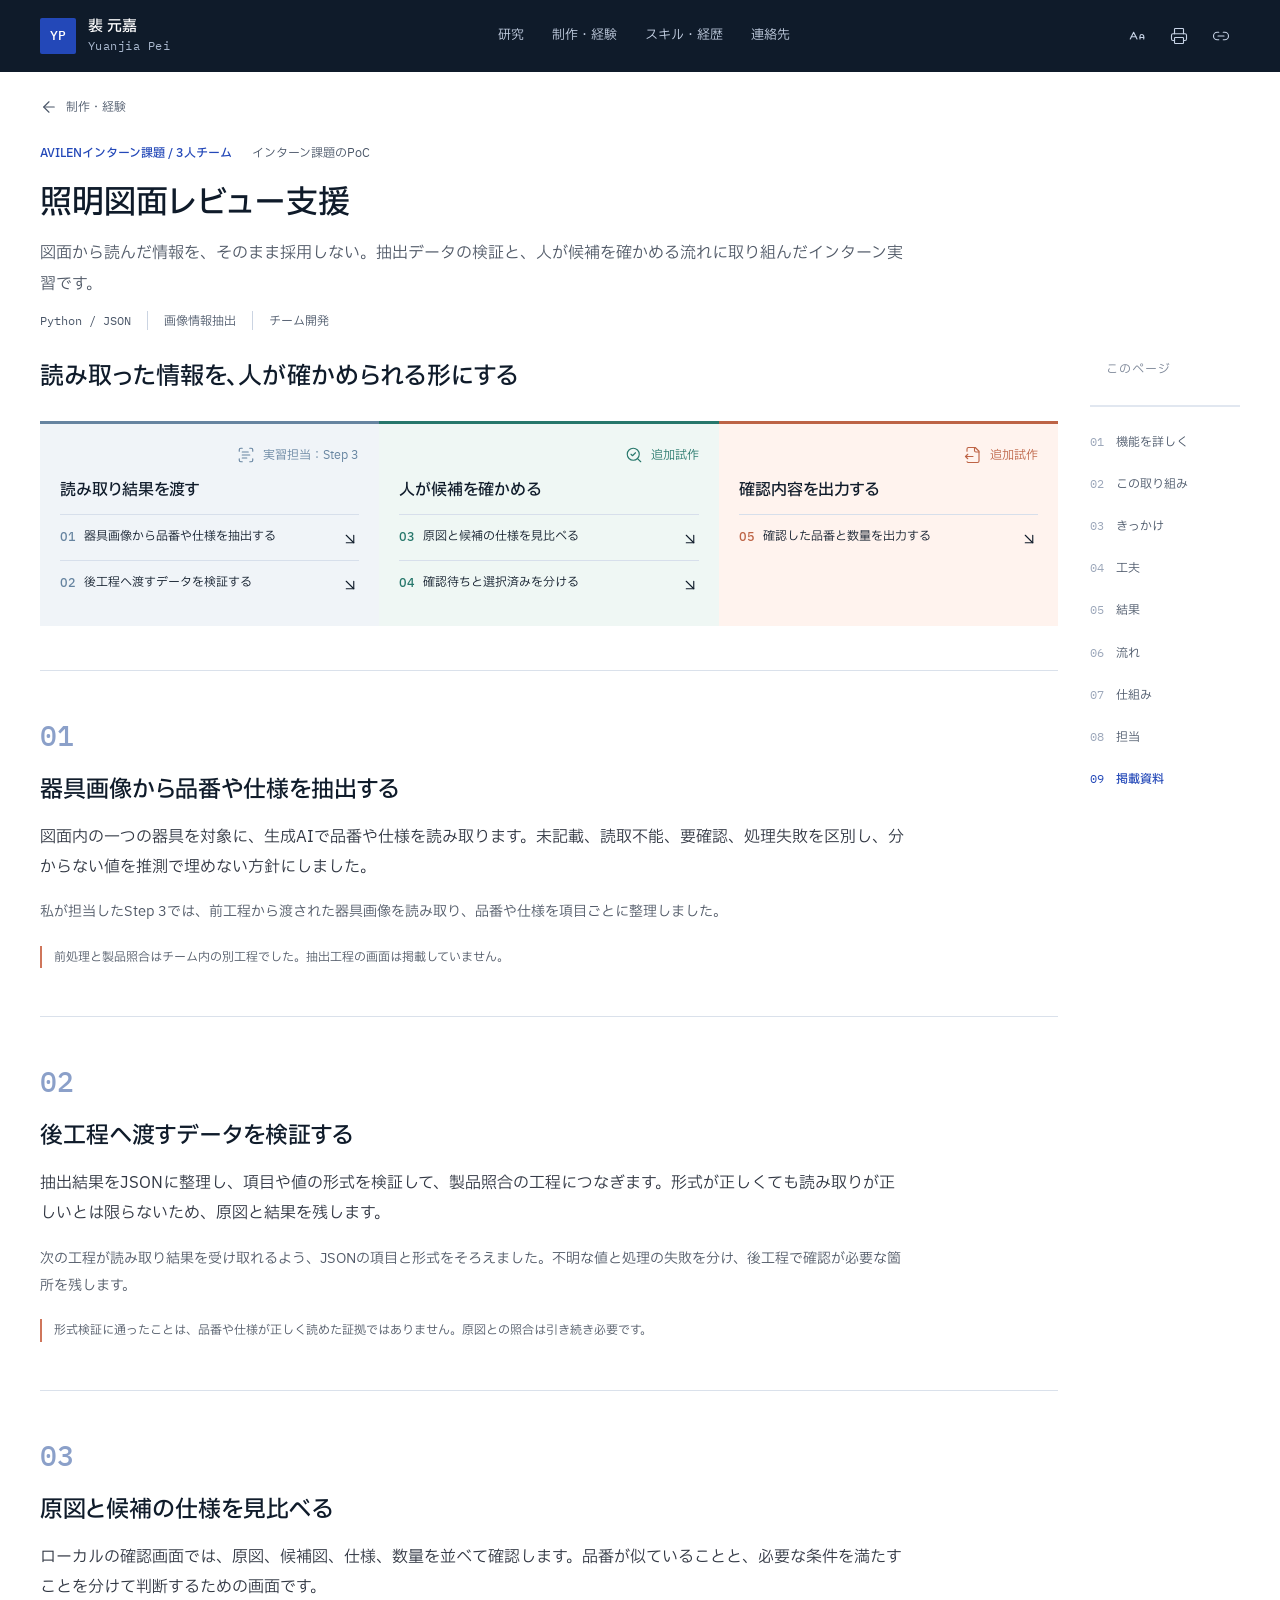
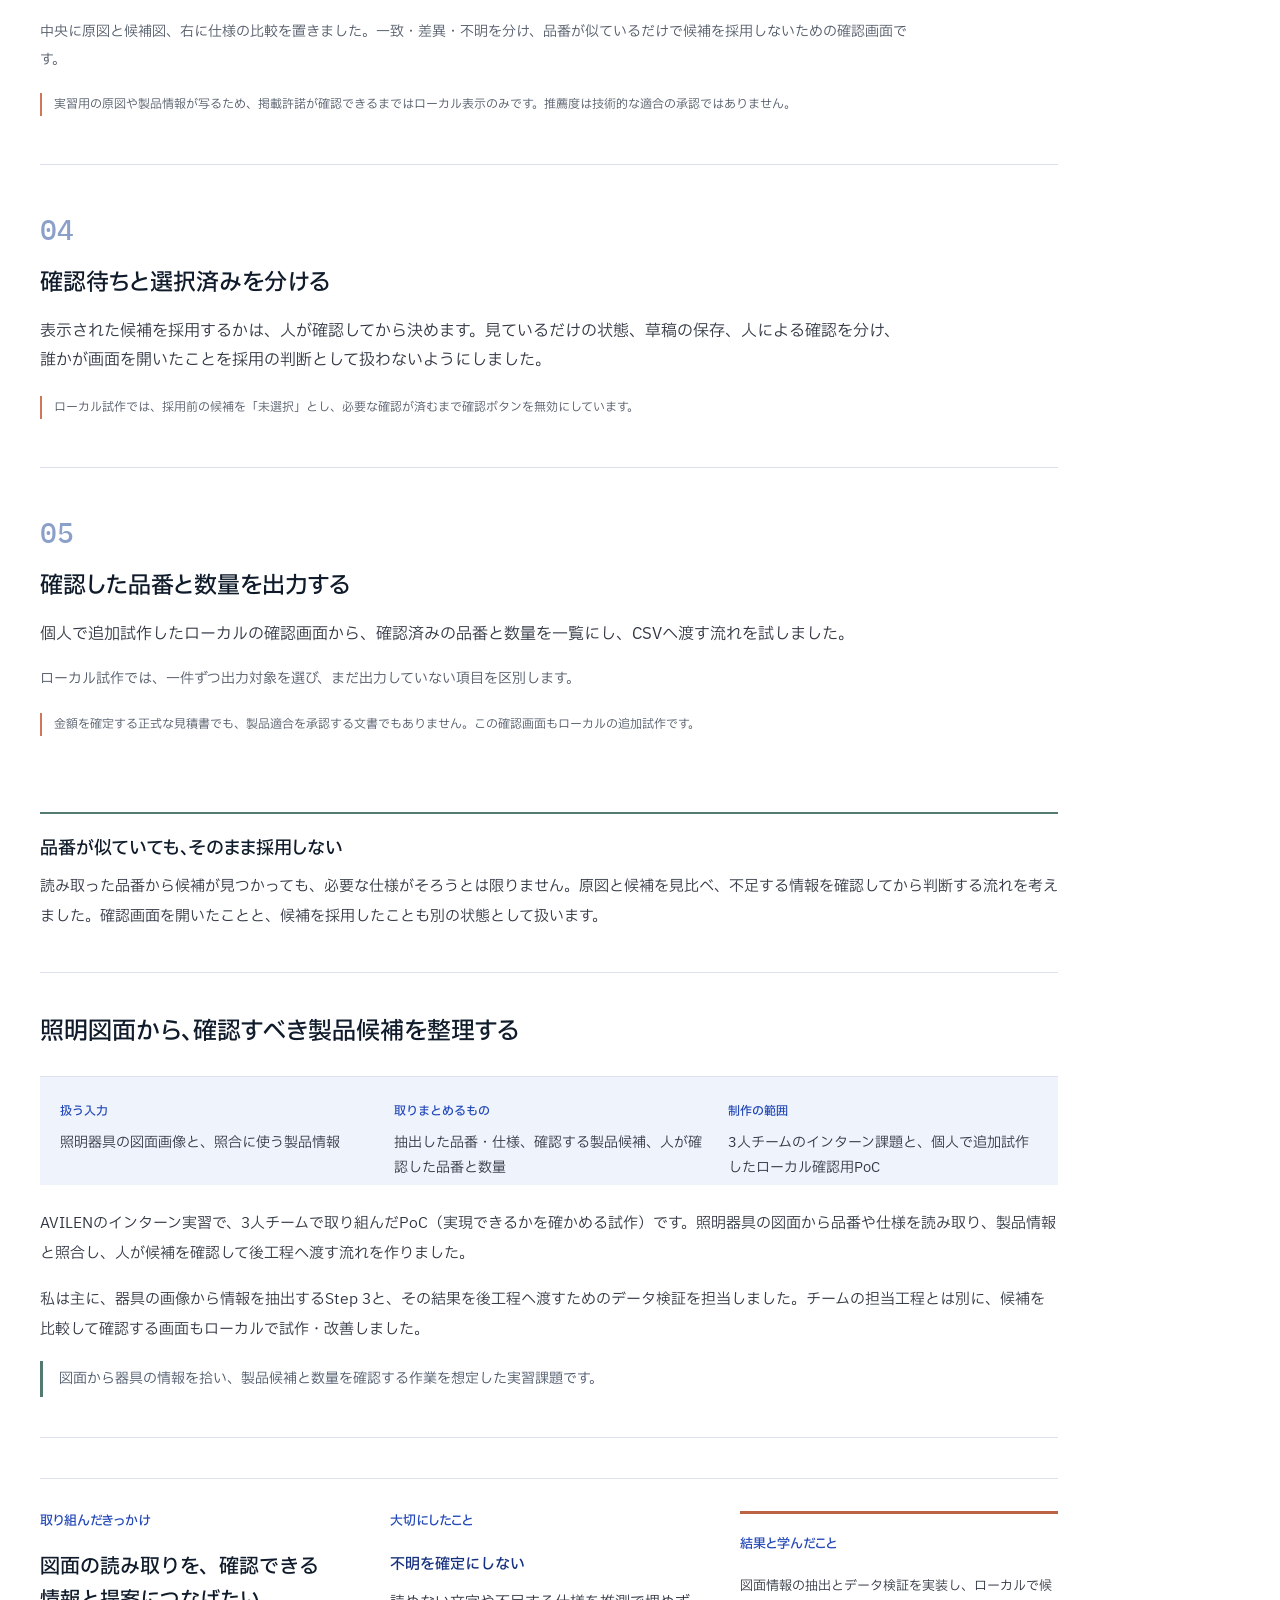
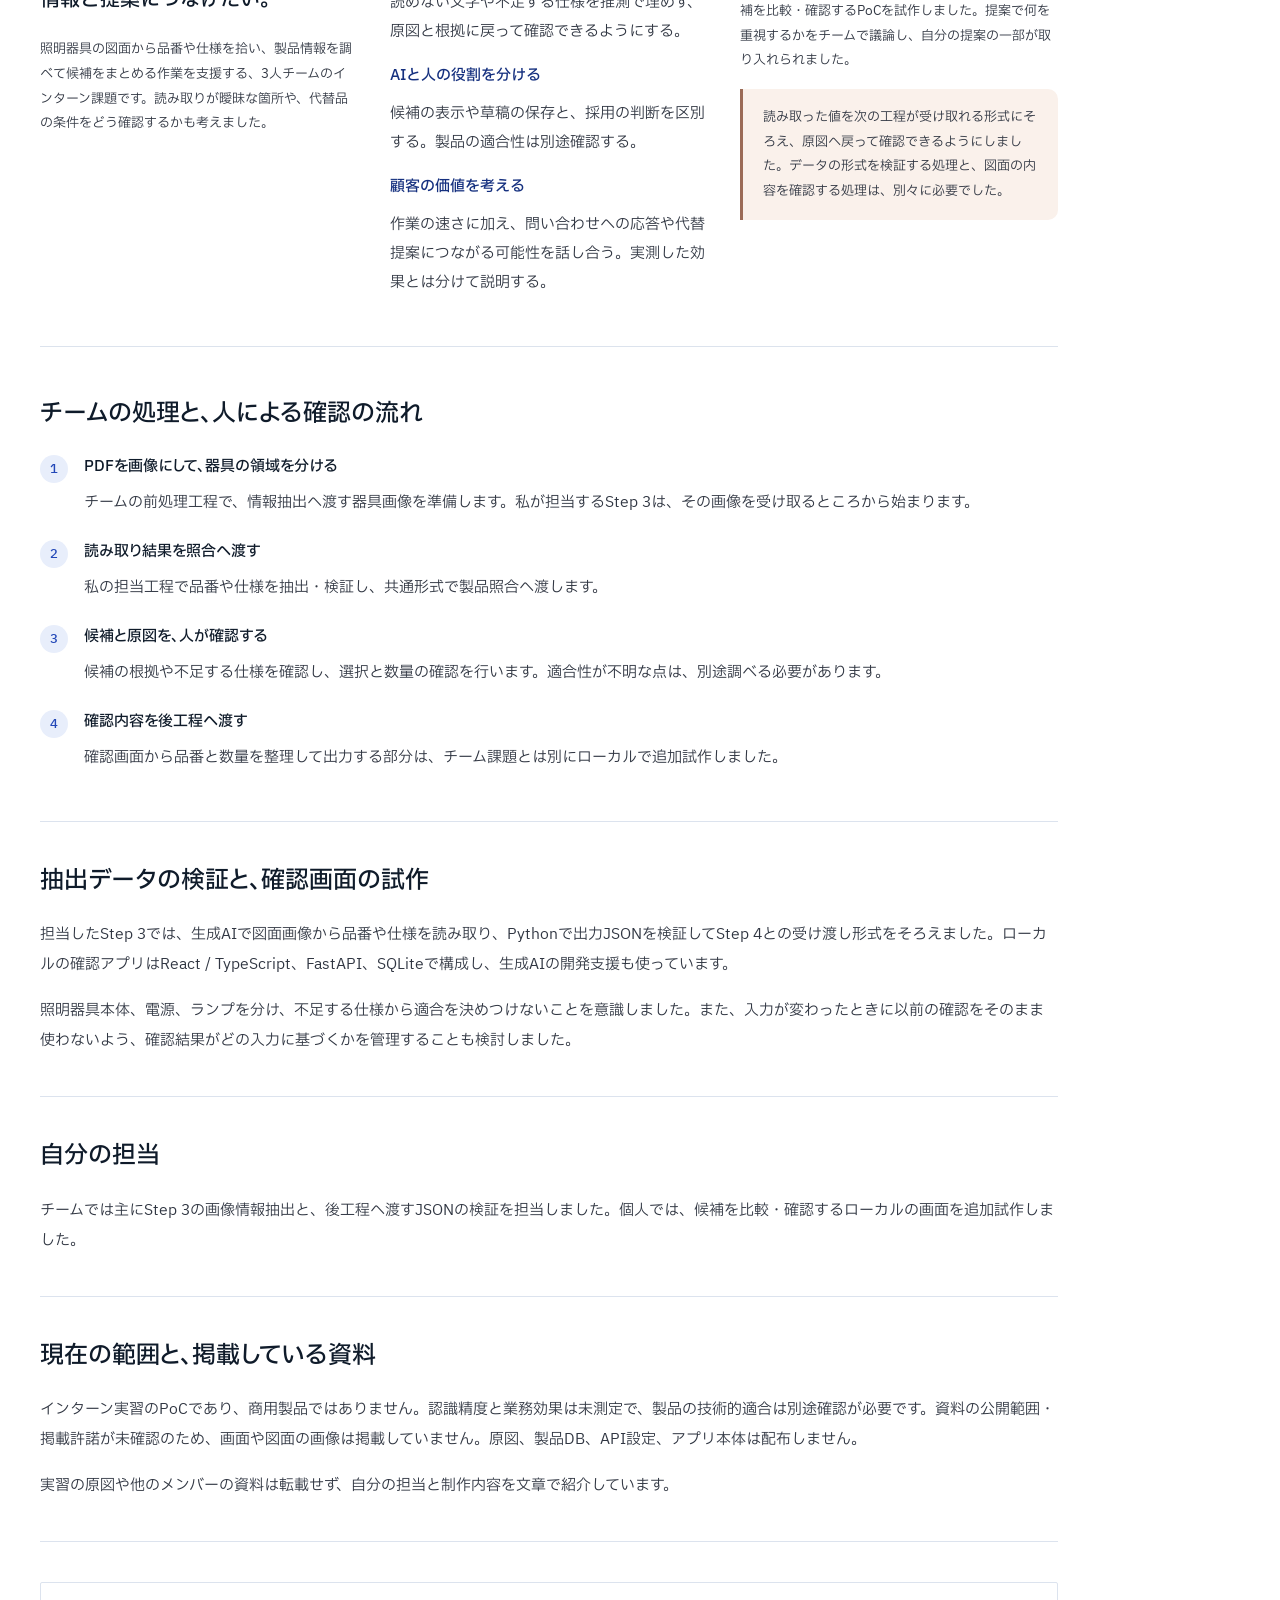
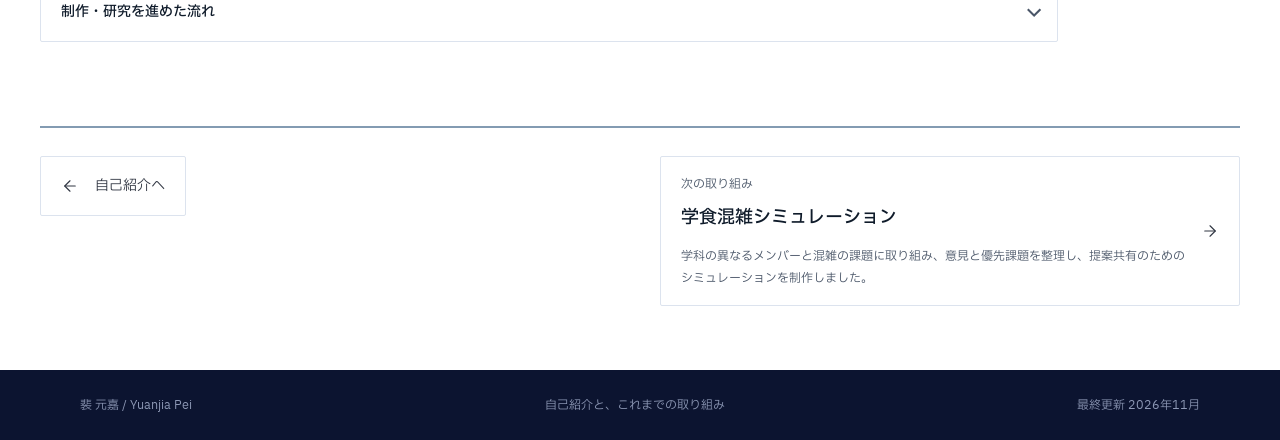
==== commit abdbb0b9: "Add a text size button Text sizes move to rem so a header button can cycle standard, large and extra" ====
--- a/projects/avilen.html
+++ b/projects/avilen.html
@@ -1,8 +1,8 @@
 <!DOCTYPE html><html lang="ja"><head><meta charset="utf-8"><meta name="viewport" content="width=device-width,initial-scale=1"><meta name="description" content="AVILENのインターン実習で、3人チームで制作した照明図面の品番特定・候補確認PoCです。図面から情報を読み取り、製品候補を比べ、人が確認して次の工程へ渡す流れを試作しました。"><meta name="theme-color" content="#496681"><title>照明図面レビュー支援 | 裴 元嘉</title>
 <meta property="og:type" content="article"><meta property="og:title" content="照明図面レビュー支援 | 裴 元嘉"><meta property="og:description" content="AVILENのインターン実習で、3人チームで制作した照明図面の品番特定・候補確認PoCです。図面から情報を読み取り、製品候補を比べ、人が確認して次の工程へ渡す流れを試作しました。"><meta property="og:url" content="https://2448309821.github.io/intro-page/projects/avilen.html"><meta property="og:image" content="https://2448309821.github.io/intro-page/assets/profile-photo.jpeg"><meta property="og:locale" content="ja_JP"><meta name="twitter:card" content="summary">
-<link rel="icon" href="data:image/svg+xml,%3Csvg xmlns='http://www.w3.org/2000/svg' viewBox='0 0 64 64'%3E%3Crect width='64' height='64' rx='8' fill='%23496681'/%3E%3Ctext x='32' y='41' text-anchor='middle' font-family='Arial' font-size='24' font-weight='700' fill='white'%3EYP%3C/text%3E%3C/svg%3E"><link rel="preconnect" href="https://fonts.googleapis.com"><link rel="preconnect" href="https://fonts.gstatic.com" crossorigin=""><link rel="stylesheet" href="https://fonts.googleapis.com/css2?family=IBM+Plex+Sans+JP:wght@400;500&amp;family=IBM+Plex+Mono:wght@400;500&amp;display=swap"><link rel="stylesheet" href="../style.737b684ec5f4.css"></head>
+<script>try{var f=localStorage.getItem("font-size");if(f==="l"||f==="xl")document.documentElement.dataset.font=f}catch(e){}</script><link rel="icon" href="data:image/svg+xml,%3Csvg xmlns='http://www.w3.org/2000/svg' viewBox='0 0 64 64'%3E%3Crect width='64' height='64' rx='8' fill='%23496681'/%3E%3Ctext x='32' y='41' text-anchor='middle' font-family='Arial' font-size='24' font-weight='700' fill='white'%3EYP%3C/text%3E%3C/svg%3E"><link rel="preconnect" href="https://fonts.googleapis.com"><link rel="preconnect" href="https://fonts.gstatic.com" crossorigin=""><link rel="stylesheet" href="https://fonts.googleapis.com/css2?family=IBM+Plex+Sans+JP:wght@400;500&amp;family=IBM+Plex+Mono:wght@400;500&amp;display=swap"><link rel="stylesheet" href="../style.01e42b67ec86.css"></head>
 <body class="page-project"><a class="skip" href="#main">本文へ</a>
-<header class="site-header"><a class="wordmark" href="../index.html"><span class="mark" aria-hidden="true">YP</span><span>裴 元嘉<small>Yuanjia Pei</small></span></a><nav aria-label="メインナビゲーション"><a href="../index.html#research">研究</a><a href="../index.html#development">制作・経験</a><a href="../index.html#profile">スキル・経歴</a><a href="../index.html#contact">連絡先</a></nav><div class="header-tools"><button class="icon-button" data-print="" title="PDF / 印刷" aria-label="PDF / 印刷"><svg xmlns="http://www.w3.org/2000/svg" width="24" height="24" viewBox="0 0 24 24" fill="none" stroke="currentColor" stroke-width="2" stroke-linecap="round" stroke-linejoin="round" class="lucide lucide-printer" aria-hidden="true" focusable="false"><path d="M6 18H4a2 2 0 0 1-2-2v-5a2 2 0 0 1 2-2h16a2 2 0 0 1 2 2v5a2 2 0 0 1-2 2h-2"></path><path d="M6 9V3a1 1 0 0 1 1-1h10a1 1 0 0 1 1 1v6"></path><rect x="6" y="14" width="12" height="8" rx="1"></rect></svg></button><button class="icon-button" data-share="" title="このページのリンクをコピー" aria-label="このページのリンクをコピー"><svg xmlns="http://www.w3.org/2000/svg" width="24" height="24" viewBox="0 0 24 24" fill="none" stroke="currentColor" stroke-width="2" stroke-linecap="round" stroke-linejoin="round" class="lucide lucide-link-2" aria-hidden="true" focusable="false"><path d="M9 17H7A5 5 0 0 1 7 7h2"></path><path d="M15 7h2a5 5 0 1 1 0 10h-2"></path><line x1="8" x2="16" y1="12" y2="12"></line></svg></button><button class="icon-button mobile-menu" data-menu="" title="メニュー" aria-label="メニュー" aria-expanded="false"><span data-icon-closed=""><svg xmlns="http://www.w3.org/2000/svg" width="24" height="24" viewBox="0 0 24 24" fill="none" stroke="currentColor" stroke-width="2" stroke-linecap="round" stroke-linejoin="round" class="lucide lucide-menu" aria-hidden="true" focusable="false"><line x1="4" x2="20" y1="12" y2="12"></line><line x1="4" x2="20" y1="6" y2="6"></line><line x1="4" x2="20" y1="18" y2="18"></line></svg></span><span data-icon-open="" hidden=""><svg xmlns="http://www.w3.org/2000/svg" width="24" height="24" viewBox="0 0 24 24" fill="none" stroke="currentColor" stroke-width="2" stroke-linecap="round" stroke-linejoin="round" class="lucide lucide-x" aria-hidden="true" focusable="false"><path d="M18 6 6 18"></path><path d="m6 6 12 12"></path></svg></span></button></div></header>
+<header class="site-header"><a class="wordmark" href="../index.html"><span class="mark" aria-hidden="true">YP</span><span>裴 元嘉<small>Yuanjia Pei</small></span></a><nav aria-label="メインナビゲーション"><a href="../index.html#research">研究</a><a href="../index.html#development">制作・経験</a><a href="../index.html#profile">スキル・経歴</a><a href="../index.html#contact">連絡先</a></nav><div class="header-tools"><button class="icon-button" data-font-size="" title="文字サイズ：標準" aria-label="文字サイズを変更（現在：標準）"><svg xmlns="http://www.w3.org/2000/svg" width="24" height="24" viewBox="0 0 24 24" fill="none" stroke="currentColor" stroke-width="2" stroke-linecap="round" stroke-linejoin="round" class="lucide lucide-a-large-small" aria-hidden="true" focusable="false"><path d="M21 14h-5"></path><path d="M16 16v-3.5a2.5 2.5 0 0 1 5 0V16"></path><path d="M4.5 13h6"></path><path d="m3 16 4.5-9 4.5 9"></path></svg></button><button class="icon-button" data-print="" title="PDF / 印刷" aria-label="PDF / 印刷"><svg xmlns="http://www.w3.org/2000/svg" width="24" height="24" viewBox="0 0 24 24" fill="none" stroke="currentColor" stroke-width="2" stroke-linecap="round" stroke-linejoin="round" class="lucide lucide-printer" aria-hidden="true" focusable="false"><path d="M6 18H4a2 2 0 0 1-2-2v-5a2 2 0 0 1 2-2h16a2 2 0 0 1 2 2v5a2 2 0 0 1-2 2h-2"></path><path d="M6 9V3a1 1 0 0 1 1-1h10a1 1 0 0 1 1 1v6"></path><rect x="6" y="14" width="12" height="8" rx="1"></rect></svg></button><button class="icon-button" data-share="" title="このページのリンクをコピー" aria-label="このページのリンクをコピー"><svg xmlns="http://www.w3.org/2000/svg" width="24" height="24" viewBox="0 0 24 24" fill="none" stroke="currentColor" stroke-width="2" stroke-linecap="round" stroke-linejoin="round" class="lucide lucide-link-2" aria-hidden="true" focusable="false"><path d="M9 17H7A5 5 0 0 1 7 7h2"></path><path d="M15 7h2a5 5 0 1 1 0 10h-2"></path><line x1="8" x2="16" y1="12" y2="12"></line></svg></button><button class="icon-button mobile-menu" data-menu="" title="メニュー" aria-label="メニュー" aria-expanded="false"><span data-icon-closed=""><svg xmlns="http://www.w3.org/2000/svg" width="24" height="24" viewBox="0 0 24 24" fill="none" stroke="currentColor" stroke-width="2" stroke-linecap="round" stroke-linejoin="round" class="lucide lucide-menu" aria-hidden="true" focusable="false"><line x1="4" x2="20" y1="12" y2="12"></line><line x1="4" x2="20" y1="6" y2="6"></line><line x1="4" x2="20" y1="18" y2="18"></line></svg></span><span data-icon-open="" hidden=""><svg xmlns="http://www.w3.org/2000/svg" width="24" height="24" viewBox="0 0 24 24" fill="none" stroke="currentColor" stroke-width="2" stroke-linecap="round" stroke-linejoin="round" class="lucide lucide-x" aria-hidden="true" focusable="false"><path d="M18 6 6 18"></path><path d="m6 6 12 12"></path></svg></span></button></div></header>
 
 <main id="main"><div class="container project-page story-page story-v2 group-practice"><a class="back-link" href="../index.html#development"><svg xmlns="http://www.w3.org/2000/svg" width="24" height="24" viewBox="0 0 24 24" fill="none" stroke="currentColor" stroke-width="2" stroke-linecap="round" stroke-linejoin="round" class="lucide lucide-arrow-left" aria-hidden="true" focusable="false"><path d="m12 19-7-7 7-7"></path><path d="M19 12H5"></path></svg>制作・経験</a><header class="project-heading"><div class="project-heading-meta"><span>AVILENインターン課題 / 3人チーム</span><span class="state-label">インターン課題のPoC</span></div><h1>照明図面レビュー支援</h1><p>図面から読んだ情報を、そのまま採用しない。抽出データの検証と、人が候補を確かめる流れに取り組んだインターン実習です。</p><div class="tag-list"><span>Python / JSON</span><span>画像情報抽出</span><span>チーム開発</span></div></header>
 <div class="case-layout"><nav id="project-index" class="case-index" aria-label="このプロジェクトの目次"><p>このページ</p><button class="compact-index-button" data-index-toggle="" aria-controls="project-index" aria-expanded="false" aria-label="目次を開く"><svg xmlns="http://www.w3.org/2000/svg" width="24" height="24" viewBox="0 0 24 24" fill="none" stroke="currentColor" stroke-width="2" stroke-linecap="round" stroke-linejoin="round" class="lucide lucide-list" aria-hidden="true" focusable="false"><path d="M3 12h.01"></path><path d="M3 18h.01"></path><path d="M3 6h.01"></path><path d="M8 12h13"></path><path d="M8 18h13"></path><path d="M8 6h13"></path></svg><span>目次</span></button><div class="reading-progress" role="progressbar" aria-label="閲覧位置" aria-valuemin="0" aria-valuemax="100" aria-valuenow="0"><span data-read-progress=""></span></div><a href="#capabilities" data-quick-link="capabilities"><span class="index-number">01</span>機能を詳しく</a><a href="#overview" data-quick-link="overview"><span class="index-number">02</span>この取り組み</a><a href="#background" data-quick-link="background"><span class="index-number">03</span>きっかけ</a><a href="#decisions" data-quick-link="decisions"><span class="index-number">04</span>工夫</a><a href="#outcome" data-quick-link="outcome"><span class="index-number">05</span>結果</a><a href="#usage" data-quick-link="usage"><span class="index-number">06</span>流れ</a><a href="#implementation" data-quick-link="implementation"><span class="index-number">07</span>仕組み</a><a href="#ownership" data-quick-link="ownership"><span class="index-number">08</span>担当</a><a href="#scope" data-quick-link="scope"><span class="index-number">09</span>掲載資料</a><button class="quick-top" data-top="" title="ページ上部へ戻る" aria-label="ページ上部へ戻る"><svg xmlns="http://www.w3.org/2000/svg" width="24" height="24" viewBox="0 0 24 24" fill="none" stroke="currentColor" stroke-width="2" stroke-linecap="round" stroke-linejoin="round" class="lucide lucide-arrow-up" aria-hidden="true" focusable="false"><path d="m5 12 7-7 7 7"></path><path d="M12 19V5"></path></svg></button></nav><div class="case-content">
@@ -19,4 +19,4 @@
 <section id="scope"><h2>現在の範囲と、掲載している資料</h2><p>インターン実習のPoCであり、商用製品ではありません。認識精度と業務効果は未測定で、製品の技術的適合は別途確認が必要です。資料の公開範囲・掲載許諾が未確認のため、画面や図面の画像は掲載していません。原図、製品DB、API設定、アプリ本体は配布しません。</p><p>実習の原図や他のメンバーの資料は転載せず、自分の担当と制作内容を文章で紹介しています。</p></section>
 <details class="contribution"><summary>制作・研究を進めた流れ</summary><ol class="process-list"><li><h3>工程と受け渡しを整理する</h3><p>PDFの画像化、領域分割、情報抽出、製品照合、人による確認を分け、担当工程から次の工程へ渡すJSONの形式を確認しました。</p></li><li><h3>抽出結果を検証する</h3><p>品番や仕様の抽出に生成AIを利用し、未記載、読取不能、要確認、処理失敗を区別しました。元の画像と記録を残し、形式の検証だけで読み取りを正解扱いにしないようにしました。</p></li><li><h3>確認と提案の流れを改善する</h3><p>ローカルで候補を比較・確認する流れを試作・改善しました。チームの提案では、効率化に加え、顧客への応答や代替提案の価値も議論しました。</p></li></ol></details></div></div><div class="project-next"><a href="../index.html"><svg xmlns="http://www.w3.org/2000/svg" width="24" height="24" viewBox="0 0 24 24" fill="none" stroke="currentColor" stroke-width="2" stroke-linecap="round" stroke-linejoin="round" class="lucide lucide-arrow-left" aria-hidden="true" focusable="false"><path d="m12 19-7-7 7-7"></path><path d="M19 12H5"></path></svg>自己紹介へ</a><a href="sdpbl.html"><span>次の取り組み<strong>学食混雑シミュレーション</strong><small>学科の異なるメンバーと混雑の課題に取り組み、意見と優先課題を整理し、提案共有のためのシミュレーションを制作しました。</small></span><svg xmlns="http://www.w3.org/2000/svg" width="24" height="24" viewBox="0 0 24 24" fill="none" stroke="currentColor" stroke-width="2" stroke-linecap="round" stroke-linejoin="round" class="lucide lucide-arrow-right" aria-hidden="true" focusable="false"><path d="M5 12h14"></path><path d="m12 5 7 7-7 7"></path></svg></a></div></div></main><p class="toast" data-toast="" role="status" aria-live="polite"></p><footer class="site-footer"><div class="container footer-inner"><a href="../index.html">裴 元嘉 / Yuanjia Pei</a><span>自己紹介と、これまでの取り組み</span><small>最終更新 2026年11月</small></div></footer>
 <dialog id="visual-dialog" aria-labelledby="visual-title"><div class="dialog-top"><h2 id="visual-title">プロジェクトの画面</h2><div class="dialog-tools"><button class="icon-button" data-zoom="" title="原寸で表示" aria-label="原寸で表示" aria-pressed="false"><span data-icon-closed=""><svg xmlns="http://www.w3.org/2000/svg" width="24" height="24" viewBox="0 0 24 24" fill="none" stroke="currentColor" stroke-width="2" stroke-linecap="round" stroke-linejoin="round" class="lucide lucide-zoom-in" aria-hidden="true" focusable="false"><circle cx="11" cy="11" r="8"></circle><line x1="21" x2="16.65" y1="21" y2="16.65"></line><line x1="11" x2="11" y1="8" y2="14"></line><line x1="8" x2="14" y1="11" y2="11"></line></svg></span><span data-icon-open="" hidden=""><svg xmlns="http://www.w3.org/2000/svg" width="24" height="24" viewBox="0 0 24 24" fill="none" stroke="currentColor" stroke-width="2" stroke-linecap="round" stroke-linejoin="round" class="lucide lucide-zoom-out" aria-hidden="true" focusable="false"><circle cx="11" cy="11" r="8"></circle><line x1="21" x2="16.65" y1="21" y2="16.65"></line><line x1="8" x2="14" y1="11" y2="11"></line></svg></span></button><button class="icon-button" data-close="" title="閉じる" aria-label="閉じる"><svg xmlns="http://www.w3.org/2000/svg" width="24" height="24" viewBox="0 0 24 24" fill="none" stroke="currentColor" stroke-width="2" stroke-linecap="round" stroke-linejoin="round" class="lucide lucide-x" aria-hidden="true" focusable="false"><path d="M18 6 6 18"></path><path d="m6 6 12 12"></path></svg></button></div></div><div id="visual-content" tabindex="0" role="region" aria-label="プロジェクト画像"></div><p id="visual-caption"></p></dialog>
-<script src="../app.ac924bdce02f.js"></script></body></html>+<script src="../app.04f0bc5e4f0a.js"></script></body></html>
--- a/style.01e42b67ec86.css
+++ b/style.01e42b67ec86.css
@@ -0,0 +1,778 @@
+/* ---------- Tokens ---------- */
+:root{--bg:#ffffff;--soft:#f3f5f8;--ink:#0f1b2a;--text:#4a5668;--muted:#4a5668;--faint:#5a6678;--line:#dce3ee;--line-strong:#c9d3e2;--accent:#2348b8;--accent-deep:#15307f;--accent-soft:#e8eefb;--warm:#9b6b57;--warm-soft:#faf1eb;--mint:#527a70;--mint-soft:#edf5f1;--navy:#0f1b2a;--radius:2px;--shadow:0 1px 2px #1a244008,0 12px 32px #1a24400f;--max:1120px;--header:72px}
+
+/* ---------- Base ---------- */
+*{box-sizing:border-box}
+html{scroll-behavior:smooth;scroll-padding-top:calc(var(--header) + 20px);-webkit-text-size-adjust:100%}
+body{margin:0;color:var(--text);background:var(--bg);font-family:"Noto Sans JP","Hiragino Sans","Hiragino Kaku Gothic ProN","Yu Gothic",Meiryo,sans-serif;font-size:.9375rem;line-height:1.85;letter-spacing:.02em;-webkit-font-smoothing:antialiased}
+a{color:inherit;text-decoration:none}
+button,input,select{font:inherit;letter-spacing:inherit}
+button{cursor:pointer;color:inherit;border:0;background:none;padding:0}
+img{display:block;max-width:100%}
+p,h1,h2,h3,figure{margin:0}
+h1,h2,h3{color:var(--ink);font-weight:500;letter-spacing:.03em;font-feature-settings:"palt"}
+/* Break Japanese at phrase boundaries instead of mid-word (Chromium); balance short headings. */
+h1,h2,h3,.motivation-lead,.contact-layout p,.intro-lead,.intro-stats dd{word-break:auto-phrase;text-wrap:balance}
+.sr-only{position:absolute;width:1px;height:1px;padding:0;margin:-1px;overflow:hidden;clip:rect(0 0 0 0);white-space:nowrap;border:0}
+a:focus-visible,button:focus-visible,summary:focus-visible,[tabindex]:focus-visible{outline:3px solid var(--accent);outline-offset:3px;border-radius:4px}
+svg{width:18px;height:18px;stroke-width:1.5;flex-shrink:0}
+[hidden]{display:none!important}
+.container{width:min(var(--max),calc(100% - 80px));margin-inline:auto}
+.skip{position:fixed;left:12px;top:-60px;z-index:100;background:var(--ink);color:#fff;padding:8px 16px;border-radius:6px}
+.skip:focus{top:12px}
+
+/* ---------- Header ---------- */
+.site-header{height:var(--header);display:flex;align-items:center;justify-content:space-between;gap:20px;padding:0 40px;background:#ffffffeb;border-bottom:1px solid var(--line);position:sticky;top:0;z-index:20;backdrop-filter:saturate(1.4) blur(12px)}
+.wordmark{display:flex;align-items:center;gap:12px;font-size:.9375rem;font-weight:500;line-height:1.35;color:var(--ink)}
+.wordmark small{display:block;font-size:.75rem;font-weight:400;color:var(--muted);letter-spacing:.04em}
+.mark{width:36px;height:36px;background:var(--accent);color:#fff;display:grid;place-items:center;border-radius:9px;font:500 .8125rem/1 var(--mono)}
+.site-header nav{display:flex;gap:4px;font-size:.875rem}
+.site-header nav a{padding:8px 12px;border-radius:8px;color:var(--text)}
+.site-header nav a:hover{color:var(--accent);background:var(--accent-soft)}
+.header-tools{display:flex;gap:4px}
+.icon-button{width:38px;height:38px;display:inline-flex;align-items:center;justify-content:center;border-radius:9px;color:var(--muted)}
+.icon-button:hover{background:var(--accent-soft);color:var(--accent)}
+.mobile-menu{display:none}
+
+/* ---------- Quick rail (home only) ---------- */
+.quick-rail{position:fixed;right:18px;top:50%;transform:translateY(-50%);z-index:15;display:none;flex-direction:column;gap:2px;padding:12px 8px 8px;border:1px solid var(--line);border-radius:12px;background:#ffffffee;box-shadow:var(--shadow);backdrop-filter:blur(10px)}
+.quick-rail-label{font-size:.75rem;color:var(--faint);padding:0 12px 8px;letter-spacing:.08em}
+.quick-rail a{display:grid;grid-template-columns:22px 1fr;align-items:center;gap:8px;min-width:120px;padding:8px 12px;font-size:.75rem;color:var(--muted);border-radius:8px}
+.quick-rail a span{font:.75rem/1 var(--mono);color:var(--faint)}
+.quick-rail a:hover,.quick-rail a.is-active{background:var(--accent-soft);color:var(--accent)}
+.quick-rail a.is-active{font-weight:500}
+.quick-rail a.is-active span{color:var(--accent)}
+.quick-top{align-self:end;width:32px;height:32px;margin-top:4px;border-radius:8px;color:var(--muted);display:grid;place-items:center}
+.quick-top:hover{background:var(--accent-soft);color:var(--accent)}
+.quick-top svg{width:18px;height:18px}
+
+/* ---------- Shared pieces ---------- */
+.section-band{padding:88px 0}
+.section-heading{display:flex;align-items:end;justify-content:space-between;gap:32px;margin-bottom:40px}
+.section-kicker{font:500 .75rem/1.5 var(--mono);color:var(--accent);letter-spacing:.14em;text-transform:uppercase;margin-bottom:12px}
+.section-heading h2,.contact-layout h2{font-size:1.75rem;line-height:1.5}
+.section-heading>p{font-size:.875rem;color:var(--muted);flex-shrink:0;line-height:1.9}
+.tag-list{display:flex;flex-wrap:wrap;align-items:flex-start;align-content:flex-start;gap:8px;margin-top:16px}
+.tag-list span{font-size:.75rem;line-height:1.6;color:var(--muted);background:var(--soft);border:1px solid var(--line);border-radius:999px;padding:2px 12px}
+
+/* ---------- Intro ---------- */
+.intro{padding:64px 0 72px;background:linear-gradient(180deg,#eaf1ff 0%,#f6f9ff 100%);border-bottom:1px solid var(--line)}
+.intro-content{display:grid;grid-template-columns:minmax(0,.95fr) minmax(0,1.05fr);gap:56px;align-items:center}
+.intro-copy{min-width:0}
+.intro-affiliation{display:inline-flex;align-items:center;gap:8px;font-size:.8125rem;color:var(--muted);margin-bottom:24px}
+.intro-affiliation::before{content:"";width:8px;height:8px;border-radius:50%;background:var(--accent);flex-shrink:0}
+.intro-identity{display:flex;align-items:center;gap:24px}
+.profile-photo{width:96px;height:128px;object-fit:cover;border-radius:12px;flex-shrink:0;box-shadow:0 0 0 4px #fff,0 8px 24px #1a244022}
+.intro h1{font-size:2.875rem;line-height:1.3;letter-spacing:.06em}
+.intro h1 span{display:block;margin-top:8px;font:400 1.125rem/1.6 var(--mono);color:var(--muted);letter-spacing:.06em}
+.intro h1 .name-reading{display:block;margin-top:8px;font-size:.875rem;line-height:1.6;font-weight:500;color:var(--muted)}
+.intro-description{font-size:1rem;margin-top:28px;max-width:30em;line-height:1.95;color:var(--text)}
+.intro-paths{display:flex;gap:12px;margin-top:28px;flex-wrap:wrap}
+.intro-paths a{display:inline-flex;align-items:center;gap:8px;font-size:.875rem;font-weight:500;padding:8px 16px;border-radius:999px;border:1px solid var(--line-strong);background:#fff;color:var(--ink);transition:border-color .15s,color .15s,background .15s}
+.intro-paths a:hover{border-color:var(--accent);color:var(--accent)}
+.intro-paths a.primary{background:var(--accent);border-color:var(--accent);color:#fff}
+.intro-paths a.primary:hover{background:var(--accent-deep);border-color:var(--accent-deep);color:#fff}
+.intro-paths svg{width:18px;height:18px}
+
+/* ---------- Profile ---------- */
+#profile{background:var(--bg)}
+.profile-intro{font-size:.9375rem;margin-bottom:20px;max-width:40em}
+.profile-facts{margin:0;padding:8px 24px;background:var(--soft);border:1px solid var(--line);border-radius:var(--radius)}
+.profile-facts>div{display:grid;grid-template-columns:76px 1fr;gap:16px;padding:16px 0;font-size:.875rem;line-height:1.75}
+.profile-facts>div+div{border-top:1px solid var(--line)}
+.profile-facts dt{color:var(--muted);font-size:.8125rem}
+.profile-facts dd{margin:0;color:var(--ink)}
+.profile-facts dd small{display:block;font-size:.75rem;color:var(--muted);margin-bottom:8px}
+.background-skills{display:grid;grid-template-columns:1fr 1fr;gap:64px;margin-top:56px}
+.background-skills h3{font-size:1.125rem;margin-bottom:16px}
+.life-timeline{list-style:none;padding:0;margin:0;position:relative}
+.life-timeline li{position:relative;display:grid;grid-template-columns:96px 1fr;gap:12px;padding:12px 0 12px 24px;font-size:.875rem}
+.life-timeline li::before{content:"";position:absolute;left:0;top:19px;width:9px;height:9px;border-radius:50%;background:#fff;border:2px solid var(--accent)}
+.life-timeline li::after{content:"";position:absolute;left:5.5px;top:32px;bottom:-12px;width:1px;background:var(--line-strong)}
+.life-timeline li:last-child::after{display:none}
+.life-timeline li:last-child::before{background:var(--accent)}
+.life-timeline time{font:500 .875rem/1.85 var(--mono);color:var(--accent)}
+.skill-rows>div{display:grid;grid-template-columns:1fr 1.2fr;gap:16px;border-bottom:1px solid var(--line);padding:12px 0;font-size:.875rem}
+.skill-rows>div:first-child{border-top:1px solid var(--line)}
+.skill-rows strong{font-weight:500;color:var(--ink)}
+.skill-rows span{color:var(--muted)}
+
+/* ---------- Project cards ---------- */
+.research-band{background:var(--soft);border-block:1px solid var(--line)}
+.work-grid{display:grid;grid-template-columns:repeat(2,minmax(0,1fr));gap:24px}
+.personal-grid{grid-template-columns:repeat(3,minmax(0,1fr));gap:20px}
+.project-item{position:relative;min-width:0;background:#fff;border:1px solid var(--line);border-radius:var(--radius);padding:0 24px 24px;transition:border-color .15s,box-shadow .15s,transform .15s}
+.project-item:hover{border-color:var(--line-strong);box-shadow:var(--shadow)}
+.text-project{padding:28px}
+.project-symbol{width:44px;height:44px;display:grid;place-items:center;border-radius:11px;background:var(--accent-soft);color:var(--accent)}
+.project-symbol svg{width:18px;height:18px}
+.item-meta{display:flex;justify-content:space-between;align-items:center;gap:8px 12px;color:var(--muted);font-size:.75rem;margin:20px 0 8px;flex-wrap:wrap;line-height:1.6}
+.item-meta .status{margin-left:auto;white-space:nowrap;color:var(--mint);background:var(--mint-soft);border-radius:999px;padding:1px 12px;font-weight:500}
+.research-band .item-meta .status{color:var(--accent-deep);background:var(--accent-soft)}
+.project-item h3{font-size:1.125rem;line-height:1.6;margin-bottom:8px}
+.project-item h3 a{display:flex;justify-content:space-between;align-items:start;gap:12px}
+.project-item h3 a::after{content:"";position:absolute;inset:0;border-radius:var(--radius)}
+@supports selector(:has(a)){.project-item:has(h3 a:focus-visible){outline:3px solid var(--accent);outline-offset:3px}.project-item h3 a:focus-visible{outline:none}}
+.project-item h3 svg{width:18px;height:18px;margin-top:4px;color:var(--accent);transition:transform .15s}
+.project-item:hover h3 a{color:var(--accent)}
+.project-item:hover h3 svg{transform:translate(2px,-2px)}
+.project-item>p{font-size:.875rem;color:var(--muted);line-height:1.85}
+.project-item .project-name-subtitle{display:block;margin-top:4px;font-size:.75rem;line-height:1.7;font-weight:400;color:var(--muted);overflow-wrap:anywhere;text-wrap:wrap}
+.project-visual-link{position:relative;z-index:1;display:block;margin:0 -24px;border-bottom:1px solid var(--line);border-radius:var(--radius) var(--radius) 0 0;overflow:hidden;background:var(--soft)}
+.thumbnail .screenshot-frame{height:210px;padding:12px;display:flex;align-items:center;justify-content:center}
+.project-screenshot{width:100%;height:auto;object-fit:contain}
+.thumbnail .project-screenshot{max-height:100%;width:auto;max-width:100%;transition:transform .25s}
+.thumbnail .companion{background:#25252b}
+#development{background:var(--bg)}
+.practice-grid{display:grid;grid-template-columns:1fr;gap:20px}
+.practice-grid .with-image{display:grid;grid-template-columns:minmax(0,1.05fr) minmax(0,1fr);column-gap:32px;align-content:center;padding:0 28px 0 0}
+.practice-grid .with-image .project-visual-link{grid-column:1;grid-row:1 / span 6;margin:0;border-bottom:0;border-right:1px solid var(--line);border-radius:var(--radius) 0 0 var(--radius)}
+.practice-grid .with-image .thumbnail .screenshot-frame{height:250px}
+.practice-grid .with-image .item-meta,.practice-grid .with-image h3,.practice-grid .with-image>p,.practice-grid .with-image .card-facts,.practice-grid .with-image .tag-list{grid-column:2}
+.practice-grid .with-image .item-meta{margin-top:28px}
+.practice-grid .with-image .tag-list{margin-bottom:28px}
+.portfolio-link{display:inline-flex;align-items:center;gap:12px;margin-top:28px;font-size:.875rem;color:var(--accent);padding:8px 0}
+.portfolio-link:hover{color:var(--accent-deep)}
+.portfolio-link svg:last-child{width:18px;height:18px}
+/* ---------- Recruiter-first homepage ---------- */
+.intro-affiliation{flex-wrap:wrap;row-gap:2px}
+.intro-affiliation span{margin-left:4px;padding-left:12px;border-left:1px solid var(--line-strong);white-space:nowrap}
+.intro-lead{margin-top:28px;font-size:1.3125rem;font-weight:500;line-height:1.7;color:var(--ink);max-width:23em}
+.intro-lead+.intro-description{margin-top:12px;font-size:.9375rem;line-height:1.95}
+.intro-stats{margin:48px 0 0;display:grid;grid-template-columns:repeat(4,minmax(0,1fr));background:#fff;border:1px solid var(--line);border-radius:12px;box-shadow:var(--shadow)}
+.intro-stats>div{padding:20px 24px;min-width:0}
+.intro-stats>div+div{border-left:1px solid var(--line)}
+.intro-stats dt{font-size:1.375rem;font-weight:500;line-height:1.4;color:var(--accent-deep);font-variant-numeric:tabular-nums}
+.intro-stats dd{margin:4px 0 0;font-size:.8125rem;line-height:1.7;color:var(--muted)}
+.card-facts{margin:16px 0 0;padding-top:16px;border-top:1px dashed var(--line-strong);display:grid;gap:8px}
+.card-facts>div{display:grid;grid-template-columns:4em 1fr;gap:12px;font-size:.8125rem;line-height:1.7}
+.card-facts dt{color:var(--faint);font-weight:500}
+.card-facts dd{margin:0;color:var(--text)}
+.card-code-links{position:relative;z-index:2;display:flex;flex-wrap:wrap;gap:4px 20px;margin-top:16px}
+.card-code-link{display:inline-flex;align-items:center;gap:8px;font-size:.8125rem;font-weight:500;color:var(--accent)}
+.card-code-link:hover{color:var(--accent-deep);text-decoration:underline}
+.card-code-link svg{width:18px;height:18px}
+.practice-grid .with-image .card-code-links{grid-column:2;margin:-16px 0 24px}
+.card-rights{margin-top:12px;font-size:.75rem;line-height:1.7;color:var(--faint)}
+.project-group-heading{display:flex;justify-content:space-between;align-items:end;gap:20px;margin:56px 0 20px;padding-bottom:12px;border-bottom:1px solid var(--line)}
+.section-heading+.project-group-heading{margin-top:0}
+.project-group-heading h3{display:flex;align-items:center;gap:12px;font-size:1.25rem}
+.project-group-heading h3 svg{width:18px;height:18px;color:var(--accent)}
+.project-group-heading p{font-size:.875rem;color:var(--muted)}
+.team-grid .project-symbol{display:none}
+.team-grid .text-project .item-meta{margin-top:0}
+.practice-grid .with-image .card-facts{margin-bottom:0}
+.profile-band{background:var(--soft);border-top:1px solid var(--line)}
+.profile-band .profile-facts{margin-top:24px;background:#fff}
+.profile-interests{margin-top:32px}
+.profile-interests>p{font-size:.875rem;color:var(--muted);margin-bottom:16px}
+.skill-rows>div{grid-template-columns:minmax(0,.8fr) minmax(0,1.6fr)}
+.strengths{margin-bottom:48px;padding:24px 28px;background:#fff;border:1px solid var(--line);border-left:4px solid var(--accent);border-radius:var(--radius)}
+.strengths h3{font-size:1.125rem;margin-bottom:8px}
+.strengths-lead{font-size:.875rem;line-height:1.85;color:var(--text);margin-bottom:16px}
+.strengths dl{margin:0;display:grid;grid-template-columns:repeat(3,minmax(0,1fr));gap:20px}
+.strengths dt{font-size:.8125rem;font-weight:500;color:var(--accent);margin-bottom:4px}
+.strengths dd{margin:0;font-size:.875rem;line-height:1.85;color:var(--text)}
+.workflow-heading{margin-top:32px}
+.workflow-list{margin:0;padding:8px 20px;background:#fff;border:1px solid var(--line);border-radius:var(--radius)}
+.workflow-list>div{display:grid;grid-template-columns:10em 1fr;gap:16px;padding:12px 0;font-size:.875rem;line-height:1.8}
+.workflow-list>div+div{border-top:1px solid var(--line)}
+.workflow-list dt{color:var(--muted);font-weight:500}
+.workflow-list dd{margin:0;color:var(--ink)}
+.result-table-wrap{margin:20px 0;overflow-x:auto}
+.result-table{width:100%;border-collapse:collapse;font-size:.875rem;font-variant-numeric:tabular-nums}
+.result-table caption{caption-side:bottom;text-align:left;font-size:.8125rem;line-height:1.7;color:var(--muted);padding-top:8px}
+.result-table th,.result-table td{padding:8px 12px;border-bottom:1px solid var(--line);text-align:left;white-space:nowrap}
+.result-table thead th{font-size:.8125rem;color:var(--muted);font-weight:500;background:var(--soft)}
+.result-table tbody th{font-weight:500;color:var(--ink)}
+.result-section{margin:8px 0 40px}
+.result-link{margin-top:8px;font-size:.875rem}
+.result-link{display:flex;flex-wrap:wrap;gap:4px 20px}
+.result-link a{display:inline-flex;align-items:center;gap:8px;color:var(--accent)}
+.code-note{margin-top:4px;font-size:.8125rem;color:var(--muted)}
+.result-link svg{width:18px;height:18px}
+.result-table caption{white-space:normal}
+.code-sample{margin:20px 0 0}
+.code-sample figcaption{font-size:.8125rem;line-height:1.8;color:var(--muted);margin-bottom:8px}
+.code-sample pre{margin:0;padding:16px 20px;overflow-x:auto;background:#1f2633;color:#e6ebf2;border-radius:var(--radius);font:.8125rem/1.7 Consolas,"SFMono-Regular",Menlo,monospace}
+@media(max-width:1000px){
+  .intro-stats{grid-template-columns:repeat(2,minmax(0,1fr))}
+  .intro-stats>div:nth-child(3){border-left:0}
+  .intro-stats>div:nth-child(n+3){border-top:1px solid var(--line)}
+  .project-group-heading{display:block}
+  .project-group-heading p{margin-top:8px}
+}
+@media(max-width:760px){
+  .strengths{padding:20px}
+  .strengths dl{grid-template-columns:1fr;gap:16px}
+  .workflow-list>div{grid-template-columns:1fr;gap:2px}
+  .intro-affiliation{display:flex;flex-wrap:wrap;row-gap:2px}
+  .intro-affiliation span{margin-left:8px;padding-left:0;border-left:0}
+  .intro-lead{font-size:1.125rem;margin-top:24px}
+  .intro-stats{margin-top:32px}
+  .intro-stats>div{padding:16px 16px}
+  .intro-stats dt{font-size:1.125rem}
+  .intro-stats dd{font-size:.75rem}
+  .project-group-heading{margin-top:44px}
+  .project-group-heading h3{font-size:1.125rem}
+  .card-facts>div{grid-template-columns:4.4em 1fr;font-size:.8125rem}
+}
+
+
+/* ---------- Contact & footer ---------- */
+.contact-band{background:var(--navy);color:#d8def0}
+.contact-band .section-kicker{color:#9db6ff}
+.contact-layout{display:grid;grid-template-columns:1fr 1fr;gap:64px;align-items:center}
+.contact-layout h2{color:#fff;margin-bottom:12px}
+.contact-layout p{font-size:.9375rem;color:#b9c3dc;max-width:400px}
+.contact-links{display:flex;flex-direction:column;gap:12px}
+.contact-links a,.contact-links button{display:flex;align-items:center;gap:20px;width:100%;padding:16px 20px;text-align:left;font-size:.9375rem;color:#fff;background:#ffffff0d;border:1px solid #ffffff1f;border-radius:var(--radius);transition:background .15s,border-color .15s}
+.contact-links a:hover,.contact-links button:hover{background:#ffffff1a;border-color:#ffffff40}
+.contact-links small{display:block;font-size:.8125rem;color:#aab5d0;overflow-wrap:anywhere;letter-spacing:.01em}
+.contact-links>a>svg:last-child{margin-left:auto;color:#9db6ff}
+.contact-band a:focus-visible,.contact-band button:focus-visible{outline-color:#fff}
+.site-footer{background:#0c1430;color:#8e99b6;font-size:.75rem;padding:24px 0}
+.footer-inner{display:flex;justify-content:space-between;align-items:center;gap:20px}
+.site-footer a:hover{color:#fff}
+.site-footer small{font-size:.75rem}
+.toast{position:fixed;left:50%;bottom:24px;z-index:45;transform:translate(-50%,14px);padding:12px 20px;background:var(--ink);color:#fff;border-radius:999px;font-size:.8125rem;opacity:0;pointer-events:none;transition:opacity .2s,transform .2s;box-shadow:var(--shadow)}
+.toast.is-visible{opacity:1;transform:translate(-50%,0)}
+
+/* ---------- Project detail page ---------- */
+.project-page{padding-top:32px}
+.back-link{display:inline-flex;align-items:center;gap:8px;font-size:.8125rem;color:var(--accent);padding:8px 16px 8px 12px;border-radius:999px;background:var(--accent-soft)}
+.back-link:hover{background:#dce6ff}
+.back-link svg{width:18px;height:18px}
+.project-heading{padding:28px 0 32px}
+.project-heading-meta{display:flex;gap:12px 16px;align-items:center;font-size:.8125rem;color:var(--muted);flex-wrap:wrap}
+.state-label{color:var(--mint);background:var(--mint-soft);border-radius:999px;padding:1px 12px;font-weight:500}
+.group-research .state-label{color:var(--accent-deep);background:var(--accent-soft)}
+.project-heading h1{font-size:2.25rem;line-height:1.5;margin:16px 0 16px;overflow-wrap:anywhere}
+.project-heading>p{max-width:46em;font-size:1rem;line-height:1.95}
+.project-showcase{position:relative;margin-bottom:32px}
+.project-showcase .screenshot-frame{background:var(--soft);border:1px solid var(--line);border-radius:14px;padding:24px;display:flex;justify-content:center;align-items:center;min-height:220px;cursor:zoom-in}
+.project-showcase .project-screenshot{width:auto;max-width:100%;max-height:580px;border-radius:6px}
+.project-showcase .companion{background:#25252b;border-color:#25252b}
+.project-showcase figcaption{font-size:.75rem;color:var(--muted);margin-top:12px;line-height:1.8;max-width:56em}
+.expand-button{position:absolute;right:12px;top:12px;background:#fffffff2;color:var(--accent);box-shadow:0 2px 8px #1a244026}
+.expand-button:hover{background:#fff}
+.case-layout{display:grid;grid-template-columns:170px minmax(0,1fr);gap:64px;padding:24px 0}
+.case-index{position:sticky;top:calc(var(--header) + 32px);align-self:start;display:flex;flex-direction:column;gap:4px;font-size:.8125rem;color:var(--muted);border-left:1px solid var(--line)}
+.case-index>p{font-size:.75rem;color:var(--faint);letter-spacing:.08em;padding:0 0 8px 16px}
+.case-index a{padding:4px 0 4px 16px;margin-left:-1px;border-left:2px solid transparent}
+.case-index a:hover{color:var(--accent);border-left-color:var(--accent)}
+.case-content{max-width:780px}
+.case-content>section{padding-bottom:40px;margin-bottom:40px;border-bottom:1px solid var(--line)}
+.case-content h2{font-size:1.5rem;line-height:1.6;margin-bottom:20px}
+.case-content p{font-size:.9375rem;line-height:2}
+.case-content .motivation-lead{font-size:1.1875rem;font-weight:500;color:var(--ink);line-height:1.7;margin-bottom:16px}
+.case-content{letter-spacing:0}
+.case-content section>p+p{margin-top:16px}
+.case-content .project-audience{font-size:.875rem;color:var(--muted);border-left:3px solid var(--mint);padding:4px 0 4px 16px}
+.project-brief{margin:0 0 24px;background:#eff4fc;border-top:2px solid var(--accent);padding:4px 20px}
+.project-brief>div{display:grid;grid-template-columns:112px minmax(0,1fr);gap:16px;padding:16px 0;border-bottom:1px solid #dbe5f3}
+.project-brief>div:last-child{border-bottom:0}
+.project-brief dt{font-size:.8125rem;font-weight:500;line-height:1.8;color:var(--accent)}
+.project-brief dd{font-size:.875rem;line-height:1.8;margin:0;overflow-wrap:anywhere}
+.usage-example{margin-top:28px;padding:20px 0 0;border-top:2px solid var(--mint)}
+.usage-example h3{font-size:1.125rem;line-height:1.7;margin-bottom:8px}
+.case-content .screenshot-explanation{display:block;font-size:.875rem;line-height:1.9;color:var(--ink);margin-bottom:12px}
+.feature-list>div{padding:20px 0;border-top:1px solid var(--line)}
+.feature-list>div:first-child{padding-top:0;border-top:0}
+.feature-list h3{font-size:1.125rem;line-height:1.7;letter-spacing:0;margin-bottom:8px}
+.feature-list>div:last-child{padding-bottom:0}
+.usage-list{margin-top:0}
+.usage-list li{margin-bottom:24px}
+.usage-list li:last-child{margin-bottom:0}
+.usage-list h3{font-size:1rem;margin-bottom:8px;letter-spacing:0}
+.case-content .project-screens .project-showcase:last-child{margin-bottom:0}
+.case-content .project-showcase figcaption{font-size:.75rem}
+.case-content .ai-heading{font-size:1rem;letter-spacing:0;margin:24px 0 8px}
+.decision-list{margin:0}
+.decision-list>div{display:grid;grid-template-columns:170px 1fr;gap:24px;padding:16px 0;border-top:1px solid var(--line)}
+.decision-list dt{font-size:.875rem;font-weight:500;color:var(--accent-deep);line-height:1.9}
+.decision-list dd{font-size:.9375rem;margin:0;line-height:1.95}
+.learning{margin-top:20px;background:var(--warm-soft);border-left:3px solid var(--warm);border-radius:0 10px 10px 0;padding:16px 20px}
+.contribution,.limits{border:1px solid var(--line);border-radius:var(--radius);padding:0 20px;margin-bottom:12px;background:#fff;font-size:.875rem}
+.contribution summary,.limits summary{cursor:pointer;font-weight:500;color:var(--ink);padding:16px 0;list-style:none;display:flex;justify-content:space-between;align-items:center;gap:12px}
+.contribution summary::-webkit-details-marker,.limits summary::-webkit-details-marker{display:none}
+.contribution summary::after,.limits summary::after{content:"";width:8px;height:8px;border-right:2px solid var(--muted);border-bottom:2px solid var(--muted);transform:rotate(45deg) translateY(-3px);transition:transform .2s;flex-shrink:0}
+details[open]>summary::after{transform:rotate(-135deg) translateY(-1px)}
+.contribution p,.limits p{color:var(--muted);font-size:.875rem;padding-bottom:16px}
+.contribution p+p,.limits p+p{margin-top:-8px}
+.process-list{counter-reset:step;list-style:none;padding:0 0 8px;margin:4px 0 0}
+.process-list li{counter-increment:step;position:relative;padding-left:44px;margin-bottom:20px}
+.process-list li::before{content:counter(step);position:absolute;left:0;top:2px;width:28px;height:28px;border-radius:50%;display:grid;place-items:center;background:var(--accent-soft);color:var(--accent);font:500 .8125rem/1 var(--mono)}
+.process-list h3{font-size:.9375rem;line-height:1.8}
+.process-list p{padding-bottom:0}
+.project-next{display:grid;grid-template-columns:auto 1fr;align-items:stretch;gap:16px;padding:32px 0 64px;margin-top:20px;border-top:1px solid var(--line)}
+.project-next a{display:flex;gap:16px;align-items:center;font-size:.875rem;padding:16px 20px;border:1px solid var(--line);border-radius:var(--radius);background:#fff;transition:border-color .15s,color .15s}
+.project-next a:last-child{justify-content:space-between;justify-self:end;min-width:min(420px,100%)}
+.project-next a:hover{border-color:var(--accent);color:var(--accent)}
+.project-next span{color:var(--muted);font-size:.75rem}
+.project-next strong{display:block;color:var(--ink);font-size:.9375rem;margin-top:2px}
+.project-next a:hover strong{color:var(--accent)}
+
+/* ---------- Dialog ---------- */
+dialog{padding:20px;border:0;border-radius:16px;width:min(1100px,calc(100% - 32px));max-height:92vh;box-shadow:0 24px 64px #0a102966}
+dialog::backdrop{background:#0d1328c4}
+.dialog-top{display:flex;align-items:center;justify-content:space-between;gap:16px;margin-bottom:16px}
+.dialog-top h2{font-size:1rem}
+.dialog-tools{display:flex;gap:8px;flex-shrink:0}
+#visual-content{overflow:auto;max-height:68vh;overscroll-behavior:contain;border-radius:10px}
+#visual-content .screenshot-frame{display:flex;justify-content:center;background:var(--soft);padding:12px}
+#visual-content .companion{background:#25252b}
+#visual-content img{width:auto;max-height:calc(68vh - 24px);object-fit:contain}
+#visual-content.is-zoomed .screenshot-frame{width:max-content;min-width:100%}
+#visual-content.is-zoomed img{width:auto;max-width:none;max-height:none}
+#visual-caption{font-size:.75rem;color:var(--muted);margin-top:16px;line-height:1.8}
+
+/* ---------- Quick rail placement ---------- */
+/* Centered layout already leaves room for the rail at wide widths. */
+@media(min-width:1480px){.page-home .quick-rail{display:flex}}
+/* Narrower PC windows: shift the content left so the rail never covers it. */
+
+/* ---------- Tablet ---------- */
+@media(max-width:1000px){
+  .container{width:calc(100% - 56px)}
+  .site-header{padding-inline:28px}
+  .site-header nav a{padding-inline:8px}
+  .section-band{padding:72px 0}
+  .section-heading{display:block}
+  .section-heading>p{margin-top:12px}
+  .intro-content{gap:40px;grid-template-columns:1fr}
+  .intro h1{font-size:2.375rem}
+  .profile-photo{width:80px;height:106px}
+  .background-skills,.contact-layout{gap:40px}
+  .personal-grid{grid-template-columns:repeat(2,minmax(0,1fr))}
+  .personal-grid>.project-item:last-child:nth-child(odd){grid-column:1 / -1}
+  .case-layout{gap:36px;grid-template-columns:140px minmax(0,1fr)}
+  .skill-rows>div{grid-template-columns:1fr;gap:0}
+  .decision-list>div{grid-template-columns:130px 1fr}
+}
+
+/* ---------- Mobile ---------- */
+@media(max-width:760px){
+  :root{--header:62px}
+  body{font-size:.9375rem}
+  .site-header{padding-inline:16px}
+  .container{width:calc(100% - 32px)}
+  .site-header nav{display:none}
+  .mobile-menu{display:inline-flex}
+  .site-header nav.is-open{display:flex;flex-direction:column;position:absolute;top:var(--header);left:0;right:0;background:#fff;border-bottom:1px solid var(--line);padding:8px 12px 16px;gap:0;box-shadow:0 12px 24px #1a244014}
+  .site-header nav.is-open a{padding:12px;font-size:.9375rem}
+  .header-tools{gap:0}
+  .wordmark{font-size:.875rem;gap:12px}
+  .mark{width:32px;height:32px;font-size:.75rem;border-radius:8px}
+  .intro{padding:32px 0 44px}
+  .intro-content{display:flex;flex-direction:column;gap:32px;align-items:stretch}
+  .intro-affiliation{font-size:.75rem;margin-bottom:20px}
+  .intro-identity{gap:20px}
+  .profile-photo{width:76px;height:100px;border-radius:10px}
+  .intro h1{font-size:2.125rem}
+  .intro h1 span{font-size:.9375rem}
+  .intro-description{font-size:.9375rem;margin-top:24px}
+  .intro-paths{gap:8px}
+  .intro-paths a{font-size:.8125rem;padding:8px 16px}
+  .section-band{padding:56px 0}
+  .section-heading{margin-bottom:28px}
+  .section-heading h2,.contact-layout h2{font-size:1.5rem}
+  .section-heading>p{font-size:.8125rem}
+  .section-heading>p br{display:none}
+  .background-skills,.contact-layout{grid-template-columns:1fr;gap:28px}
+  .profile-intro{font-size:.9375rem}
+  .profile-facts{padding:4px 20px}
+  .profile-facts>div{grid-template-columns:68px 1fr;font-size:.875rem}
+  .background-skills{margin-top:40px}
+  .skill-rows>div{grid-template-columns:1fr 1.2fr;gap:12px}
+  .work-grid,.personal-grid{grid-template-columns:1fr;gap:16px}
+  .text-project{padding:24px}
+  .thumbnail .screenshot-frame{height:220px}
+  .practice-grid .with-image{display:block;padding:0 24px 24px}
+  .practice-grid .with-image .project-visual-link{margin:0 -24px;border-right:0;border-bottom:1px solid var(--line);border-radius:var(--radius) var(--radius) 0 0}
+  .practice-grid .with-image .thumbnail .screenshot-frame{height:220px}
+  .practice-grid .with-image .item-meta{margin-top:20px}
+  .practice-grid .with-image .tag-list{margin-bottom:0}
+  .practice-grid .with-image .card-code-links{margin:16px 0 0}
+  .contact-links a,.contact-links button{padding:16px 16px;gap:16px}
+  .footer-inner{flex-wrap:wrap;gap:8px 16px}
+  .footer-inner>span{display:none}
+  .project-page{padding-top:20px}
+  .project-heading{padding:20px 0 24px}
+  .project-heading h1{font-size:1.625rem}
+  .project-heading>p{font-size:.9375rem}
+  .project-heading-meta{font-size:.75rem}
+  .project-showcase .screenshot-frame{padding:12px;min-height:140px;border-radius:12px}
+  .project-showcase .project-screenshot{max-height:400px}
+  .expand-button{right:8px;top:8px}
+  .case-layout{grid-template-columns:1fr;gap:20px;padding-top:8px}
+  .case-index{position:static;flex-direction:row;flex-wrap:wrap;gap:8px;border-left:0;font-size:.8125rem}
+  .case-index>p{display:none}
+  .case-index a{margin:0;padding:4px 12px;border:1px solid var(--line);border-radius:999px;background:#fff}
+  .case-index a:hover{border-color:var(--accent)}
+  .case-content h2{font-size:1.3125rem}
+  .case-content p{font-size:.9375rem}
+  .case-content .motivation-lead{font-size:1.125rem}
+  .project-brief>div{grid-template-columns:1fr;gap:4px}
+  .decision-list>div{grid-template-columns:1fr;gap:4px;padding:16px 0}
+  .case-content>section{padding-bottom:28px;margin-bottom:28px}
+  .contribution,.limits{padding:0 16px}
+  .project-next{grid-template-columns:1fr;padding-bottom:48px}
+  .project-next a:last-child{justify-self:stretch;min-width:0}
+  dialog{padding:16px}
+  .dialog-top h2{font-size:.875rem}
+  .toast{bottom:16px}
+}
+@media(max-width:380px){
+  .container{width:calc(100% - 28px)}
+  .site-header{padding-inline:12px}
+  .intro h1{font-size:1.75rem}
+  .profile-photo{width:68px;height:90px}
+  .section-heading h2,.contact-layout h2{font-size:1.375rem}
+  .skill-rows>div{grid-template-columns:1fr;gap:0}
+  .life-timeline li{grid-template-columns:84px 1fr;font-size:.8125rem}
+  .profile-facts>div{grid-template-columns:1fr;gap:2px}
+  .project-heading h1{font-size:1.4375rem}
+}
+
+@media(prefers-reduced-motion:reduce){html{scroll-behavior:auto}*{transition:none!important}}
+
+/* Screenshot-led project stories: the application image is the primary artifact. */
+.story-page{--max:1280px;max-width:1320px;letter-spacing:0}
+.story-page h1,.story-page h2,.story-page h3{letter-spacing:0}
+.story-page .project-heading{max-width:none;border-bottom:3px solid var(--accent);background:#f0f4fc;padding:24px;margin:20px 0 28px}
+.story-page .project-heading h1{font-size:1.75rem;text-wrap:balance}
+.story-page .project-heading>p{max-width:70em}
+.story-page .case-layout{grid-template-columns:minmax(0,1fr) 160px;gap:40px}
+.story-page .case-index{grid-column:2;grid-row:1;max-height:calc(100vh - 120px);overflow:auto}
+.story-page .case-content{grid-column:1;grid-row:1;max-width:none;min-width:0}
+.story-page .story-frame{position:relative;padding:0;display:block;min-height:0;border-radius:8px;overflow:hidden;background:#eef2fa}
+.story-page .story-frame .project-screenshot{width:100%;max-height:none;border-radius:0}
+.story-page .portrait-screen{width:min(100%,420px);margin-inline:auto}
+.story-page .tall-screen{width:min(100%,680px);margin-inline:auto}
+.story-screen-title{font-size:.9375rem;font-weight:500;margin-bottom:12px;color:var(--ink)}
+.screen-marker{position:absolute;transform:translate(-50%,-50%);display:grid;place-items:center;width:34px;height:34px;border-radius:50%;background:var(--accent);color:#fff;font-size:.75rem;font-weight:500;box-shadow:0 0 0 4px #fff;z-index:2}
+.screen-marker:hover{background:var(--accent-deep)}
+.screen-key{display:flex;flex-wrap:wrap;gap:8px 20px;margin-top:16px;padding-block:12px;border-bottom:1px solid var(--line);font-size:.75rem}
+.screen-key a{display:flex;align-items:baseline;gap:8px}
+.screen-key span{color:var(--accent);font-weight:500}
+.story-page .case-index a.is-active{color:var(--accent);border-left-color:var(--accent);font-weight:500}
+.feature-chapter:focus{outline:none}
+.feature-chapter:focus-visible{outline:2px solid var(--accent);outline-offset:6px}
+.story-page .expand-button{top:42px;right:12px;background:#fff;border:1px solid var(--line);border-radius:6px}
+.feature-map{display:grid;grid-template-columns:1fr 1fr;gap:0 24px;border-block:1px solid var(--line);margin-bottom:36px}
+.feature-map a{display:flex;align-items:center;gap:12px;padding:16px 0;font-size:.8125rem;color:var(--ink)}
+.feature-map a>span{font-weight:500;color:var(--accent)}
+.feature-map svg{margin-left:auto;width:18px}
+.feature-chapter{display:grid;grid-template-columns:minmax(0,.85fr) minmax(0,1.15fr);gap:28px;padding:36px 0;border-top:1px solid var(--line);scroll-margin-top:100px}
+.feature-chapter:nth-of-type(even){background:#f5f7fc}
+.feature-number{display:block;color:var(--accent);font-size:.8125rem;font-weight:500;margin-bottom:12px}
+.feature-chapter h3{font-size:1.25rem;line-height:1.6;margin-bottom:16px}
+.feature-copy p+p{margin-top:16px}
+.feature-copy .feature-care{font-size:.8125rem;color:var(--muted);border-left:2px solid var(--warm);padding-left:16px}
+.feature-chapter .project-showcase{margin:0;align-self:start}
+.feature-chapter.without-screen{grid-template-columns:1fr;max-width:100%;padding-right:24px}
+.feature-chapter.without-screen .feature-copy{max-width:58em}
+.project-map{background:#f3f5f8;padding:24px!important;border-top:3px solid var(--warm)}
+.diagram-disclosure{font-size:.75rem!important;color:var(--muted);margin-bottom:24px}
+.story-diagram{list-style:none;display:grid;grid-template-columns:repeat(4,minmax(0,1fr));margin:0;padding:0;gap:28px}
+.story-diagram li{position:relative;border-top:1px solid var(--line-strong);padding-top:16px}
+.story-diagram span{display:block;color:var(--accent);font-size:.75rem;font-weight:500;margin-bottom:12px}
+.story-diagram strong{display:block;font-size:.9375rem;font-weight:500;color:var(--ink)}
+.story-diagram svg{position:absolute;right:-23px;top:18px;width:18px;color:var(--muted)}
+.public-media-note{font-size:.75rem!important;color:var(--muted);border-left:2px solid var(--warm);padding-left:12px;margin-top:16px}
+@media(max-width:600px){.story-diagram{grid-template-columns:1fr 1fr;gap:24px}.story-diagram li:nth-child(2) svg{display:none}.project-map{padding:20px!important}.story-diagram strong{font-size:.875rem}.feature-chapter.without-screen{padding-right:0}}
+.feature-chapter .story-screen-title{display:none}
+.feature-chapter .expand-button{top:10px}
+.feature-chapter .screenshot-explanation{display:none}
+.story-page .screen-detail .project-screenshot{position:absolute;height:auto;border-radius:0}
+.crop-note{display:block;color:var(--accent-deep);margin-bottom:4px}
+.feature-chapter:nth-of-type(even){padding-inline:20px}
+.feature-no-screen{align-self:start;border-block:1px solid var(--line);padding:28px 20px;color:var(--muted);background:var(--soft)}
+.feature-no-screen svg{color:var(--warm);margin-bottom:12px}
+@media(max-width:1000px){.story-page .case-layout{grid-template-columns:1fr}.story-page .case-index{grid-column:1;grid-row:1;position:static;max-height:none;flex-direction:row;flex-wrap:wrap}.story-page .case-content{grid-column:1;grid-row:2}.story-page .case-index>p{display:none}.story-page .case-index a{padding:4px 12px;border-left:0}.feature-chapter{grid-template-columns:1fr 1fr}}
+@media(max-width:600px){.story-page .project-heading{padding:20px 16px}.story-page .project-heading h1{font-size:1.5rem}.story-page .case-layout{gap:20px}.feature-map{grid-template-columns:1fr}.feature-chapter{grid-template-columns:1fr;gap:24px;padding:28px 0}.feature-chapter h3{font-size:1.1875rem}.screen-marker{width:28px;height:28px;font-size:.75rem;box-shadow:0 0 0 2px #fff}.story-page .expand-button{right:6px}.story-page .case-index{flex-wrap:nowrap;overflow-x:auto;max-width:100%;padding-bottom:8px;border-bottom:1px solid var(--line)}.story-page .case-index a{border:0;border-radius:0;white-space:nowrap;flex-shrink:0;background:transparent}.story-page .project-showcase figcaption{font-size:.75rem}}
+
+/* Reference-led project presentation, developed on the pilot before reuse. */
+html:has(.page-project){scroll-behavior:auto}
+.story-v2{--max:1220px;max-width:1260px;color:#303642}
+.story-v2 .feature-chapter{scroll-margin-top:0}
+.story-v2 .back-link{background:none;border-radius:0;padding:0;color:var(--muted);font-size:.75rem}
+.story-v2 .project-heading{background:none;border:0;margin:24px 0 0;padding:0 0 32px;max-width:1040px}
+.story-v2 .project-heading-meta{font-size:.75rem;margin-bottom:16px;gap:20px}
+.story-v2 .project-heading-meta>span:first-child{color:var(--accent);font-weight:500}
+.story-v2 .project-heading h1{font-size:2.125rem;line-height:1.45;max-width:30em;margin-bottom:20px}
+.story-v2 .project-heading>p{font-size:1rem;line-height:1.9;max-width:54em;color:#505967}
+.story-v2 .project-heading .tag-list{margin-top:20px;gap:0}
+.story-v2 .project-heading .tag-list span{padding:0 16px;border:0;border-right:1px solid #cbd4e2;border-radius:0;background:none;font-size:.75rem}
+.story-v2 .project-heading .tag-list span:first-child{padding-left:0}
+.story-v2 .project-heading .tag-list span:last-child{border:0}
+.story-v2 .case-layout{padding-top:12px;gap:32px}
+@media(max-width:600px){.story-v2 .project-heading{padding:0 0 24px;margin-top:24px}.story-v2 .project-heading h1{font-size:1.5rem}.story-v2 .project-heading>p{font-size:.875rem}.story-v2 .project-heading-meta{gap:12px;margin-bottom:12px}.story-v2 .project-heading .tag-list span{padding-inline:8px}}
+@media(max-width:380px){.story-v2 .project-heading h1{font-size:1.375rem}}
+
+/* Shared project controls and editorial layout. */
+.compact-index-button{display:none}
+.compact-index-button svg{width:18px;height:18px}
+.story-v2{padding-top:24px}
+.story-v2 .project-heading{margin-top:16px;padding-bottom:20px}
+.story-v2 .project-heading-meta{margin-bottom:12px}
+.story-v2 .project-heading h1{font-size:2rem;margin-bottom:12px}
+.story-v2 .project-heading .tag-list{margin-top:12px}
+.story-v2 .case-layout{padding-top:8px;grid-template-columns:minmax(0,1fr) 150px}
+.story-v2 .project-screens{position:relative;padding-top:24px}
+.story-v2 .screen-section-heading{margin:0;height:0}
+.story-v2 .screen-section-heading h2{position:absolute;clip:rect(0,0,0,0);width:1px;height:1px;overflow:hidden}
+.story-v2 .gallery-tabs{position:absolute;right:26px;top:20px;z-index:3}
+.story-v2 .project-screens .story-screen-title{padding-right:180px;min-height:34px;margin-bottom:16px;font-size:1.125rem}
+.story-v2 .project-screens .expand-button{top:50px}
+.story-v2 .case-index{padding:0;border:0;font-size:.75rem;top:calc(var(--header) + 28px)}
+.story-v2 .case-index>p{font-size:.75rem;color:#7d8798;margin-bottom:12px}
+.story-v2 .case-index a{display:flex;gap:12px;align-items:baseline;border-left:0;padding:8px 0;margin:0}
+.index-number{font:.75rem/1.5 var(--mono);color:#9ca7ba}
+.story-v2 .case-index .is-active .index-number{color:var(--accent)}
+.reading-progress{height:2px;background:#e1e7f0;overflow:hidden;margin:0 0 12px}
+.reading-progress span{display:block;width:100%;height:100%;background:var(--accent);transform:scaleX(0);transform-origin:left}
+@media(max-width:1000px){.story-v2 .case-layout{grid-template-columns:1fr}.story-v2 .reading-progress{display:none}.story-v2 .case-index a{padding:4px 12px}.story-v2 .index-number{display:none}}
+@media(max-width:600px){.story-v2 .project-heading h1{font-size:1.5rem}.story-v2 .screen-section-heading{height:30px;margin-bottom:12px;justify-content:flex-end}.story-v2 .gallery-tabs{position:static}.story-v2 .project-screens .story-screen-title{padding-right:0;min-height:0;font-size:.9375rem}.story-v2 .project-screens .expand-button{top:42px}.story-v2 .case-index{font-size:.75rem}.story-v2 .project-heading{padding-bottom:20px}.story-v2{padding-top:20px}}
+@media(max-width:380px){.story-v2 .project-heading h1{font-size:1.375rem}}
+.story-v2 .visual-usage{display:grid;grid-template-columns:repeat(3,minmax(0,1fr));gap:24px;margin-top:28px}
+.story-v2 .visual-usage li{display:flex;flex-direction:column;padding:0 0 0 0;min-width:0;border-top:2px solid #9eb5e2}
+.story-v2 .visual-usage li::before{position:static;align-self:flex-start;margin-block:20px 12px;width:28px;height:28px;border-radius:0;background:none;color:var(--accent);font:500 1.125rem/1 var(--mono)}
+.story-v2 .visual-usage h3{font-size:1rem;margin-bottom:12px;line-height:1.6}
+.story-v2 .visual-usage p{font-size:.75rem;line-height:1.85;margin:0 0 20px}
+.story-v2 .visual-usage .project-showcase{margin:0;margin-top:auto;padding-top:12px}
+.story-v2 .visual-usage .story-screen-title,.story-v2 .visual-usage .screenshot-explanation{display:none}
+.story-v2 .visual-usage .expand-button{top:18px;right:6px;width:30px;height:30px}
+.story-v2 .visual-usage figcaption{font-size:.75rem;line-height:1.7;margin-top:12px}
+.story-v2 .usage-disclosure{font-size:.75rem;color:var(--muted);margin-top:-8px;max-width:64em}
+.story-v2 .visual-usage .crop-note{font-size:.75rem;color:var(--muted)}
+@media(max-width:768px){.story-v2 .visual-usage{grid-template-columns:1fr;gap:32px}.story-v2 .visual-usage .project-showcase{margin-top:0}.story-v2 .visual-usage h3{font-size:1.125rem}.story-v2 .visual-usage p{font-size:.8125rem}}
+.story-v2 .project-brief{display:grid;grid-template-columns:repeat(3,minmax(0,1fr));gap:24px;border-top:1px solid #dbe2ed;padding-top:24px;margin-block:24px}
+.story-v2 .project-brief>div{display:block;padding:0;border:0;font-size:.8125rem}
+.story-v2 .project-brief dt{font-size:.75rem;color:var(--accent);margin-bottom:8px}
+.story-v2 .project-brief dd{margin:0;line-height:1.8}
+.story-case-notes{display:grid;grid-template-columns:repeat(3,minmax(0,1fr));gap:32px;padding:32px 0;margin:20px 0 48px;border-block:1px solid #dce3ed}
+.story-v2 .story-case-notes section{margin:0;padding:0;min-width:0}
+.story-v2 .story-case-notes h2{font-size:.8125rem;color:var(--accent);margin-bottom:20px}
+.story-v2 .story-case-notes p{font-size:.8125rem;line-height:1.9}
+.story-v2 .story-case-notes .motivation-lead{font-size:1.25rem;line-height:1.65;margin-bottom:20px}
+.story-v2 .story-case-notes .decision-list>div{display:block;padding:0 0 16px;border:0;font-size:.8125rem}
+.story-v2 .story-case-notes .decision-list dt{font-size:.9375rem;margin-bottom:8px}
+.story-v2 .story-case-notes #outcome{border-top:3px solid #bd6345;padding-top:20px}
+@media(max-width:768px){.story-case-notes{grid-template-columns:1fr;gap:28px}.story-v2 .project-brief{grid-template-columns:1fr;gap:20px}.story-v2 .story-case-notes #outcome{padding-top:20px}}
+.story-v2 .grouped-feature-map{grid-template-columns:repeat(3,minmax(0,1fr));gap:0;margin:24px 0 44px;border:0}
+.feature-group{--phase-color:#6684a0;padding:20px 20px;border-top:3px solid var(--phase-color);background:#f0f4f8}
+.feature-group.phase-2{--phase-color:#26776b;background:#eff7f4}
+.feature-group.phase-3{--phase-color:#bd6345;background:#fff3ee}
+.phase-heading{display:flex;align-items:center;gap:8px;color:var(--phase-color);font-size:.75rem;margin-bottom:12px}
+.phase-heading svg{width:18px;height:18px}
+.story-v2 .feature-group h3{font-size:1rem;margin:0 0 12px;line-height:1.5}
+.story-v2 .feature-group a{border-top:1px solid #d7dfeb;padding:12px 0;line-height:1.65;font-size:.75rem;gap:8px;align-items:flex-start}
+.story-v2 .feature-group a>span{color:var(--phase-color);padding-top:1px;font-size:.75rem}
+.story-v2 .feature-group a svg{margin-top:3px;width:18px;height:18px}
+@media(max-width:600px){.story-v2 .grouped-feature-map{grid-template-columns:1fr;margin-bottom:28px}.feature-group{padding:16px 20px}.story-v2 .feature-group a{font-size:.75rem;padding:12px 0}.phase-heading{margin-bottom:8px}}
+.story-v2 .feature-chapter{grid-template-columns:minmax(0,1.18fr) minmax(0,.82fr);gap:44px;padding:48px 0;align-items:center;border-top:1px solid #dae1eb}
+.story-v2 .feature-chapter:nth-of-type(even){background:none;padding-inline:0}
+.story-v2 .feature-chapter:not(.without-screen):nth-of-type(odd) .feature-copy{grid-column:2;grid-row:1}
+.story-v2 .feature-chapter:not(.without-screen):nth-of-type(odd) .project-showcase{grid-column:1;grid-row:1}
+.story-v2 .feature-chapter:not(.without-screen):nth-of-type(even){grid-template-columns:minmax(0,.82fr) minmax(0,1.18fr)}
+.story-v2 .feature-chapter .project-showcase{align-self:center}
+.story-v2 .feature-number{font:500 1.75rem/1.2 var(--mono);color:#8ba0c9;margin-bottom:20px}
+.story-v2 .feature-chapter h3{font-size:1.4375rem;line-height:1.5;margin-bottom:16px}
+.story-v2 .feature-copy>p:first-of-type{font-size:1rem;line-height:1.85;color:#303642}
+.story-v2 .feature-copy>p{font-size:.875rem;line-height:1.95;color:#505967}
+.story-v2 .feature-copy .feature-care{font-size:.75rem;line-height:1.9;margin-top:20px;padding-left:12px;border-color:#cf765b}
+.story-v2 .feature-chapter .story-frame{border:1px solid #dee4ed;border-radius:6px}
+.story-v2 .feature-chapter .crop-note{color:#697487;font-size:.75rem}
+.story-v2 .feature-chapter.without-screen{grid-template-columns:1fr}
+@media(max-width:600px){.story-v2 .feature-chapter,.story-v2 .feature-chapter:not(.without-screen):nth-of-type(even){grid-template-columns:1fr;gap:24px;padding:32px 0}.story-v2 .feature-chapter:not(.without-screen):nth-of-type(odd) .feature-copy,.story-v2 .feature-chapter:not(.without-screen):nth-of-type(odd) .project-showcase{grid-column:auto;grid-row:auto}.story-v2 .feature-chapter h3{font-size:1.3125rem}.story-v2 .feature-number{font-size:1.5rem;margin-bottom:12px}}
+.story-v2 .project-screens{background:#edf2fa;padding:24px 28px 28px;border:0;margin-bottom:64px}
+.story-v2 .project-screens .story-screen-title{font-size:1.1875rem;line-height:1.6;margin:2px 0 20px;max-width:42em}
+.story-v2 .project-screens .story-frame{border:1px solid #d8dfe9;box-shadow:0 10px 25px #20365e12;border-radius:6px}
+.story-v2 .project-screens .screen-key{border-bottom:0;gap:12px 24px;padding:16px 0 12px;margin-top:0;font-size:.75rem}
+.story-v2 .project-screens .screen-key span{display:grid;place-items:center;width:24px;height:24px;background:#fff;color:var(--accent);border-radius:50%;font-size:.75rem}
+.story-v2 .project-screens .screen-key a{align-items:center}
+.story-v2 .project-screens figcaption{border-top:1px solid #d4deed;padding-top:16px;margin-top:4px;font-size:.75rem;line-height:1.75;max-width:76em}
+.story-v2 .project-screens .expand-button{top:52px;right:10px}
+.story-v2 .gallery-tabs{border-color:#ccd7e8}
+.story-v2 .gallery-tabs button{padding:8px 16px}
+@media(max-width:600px){.story-v2 .project-screens{padding:20px 16px 20px;margin-inline:-16px;margin-bottom:40px}.story-v2 .project-screens .story-screen-title{font-size:.9375rem}.story-v2 .project-screens .screen-key{display:grid;gap:12px}.story-v2 .project-screens .expand-button{top:46px;right:6px}.story-v2 .project-screens figcaption{font-size:.75rem}.story-v2 .gallery-tabs button{padding:8px 12px}}
+.story-v2 .screen-section-heading{display:flex;align-items:center;justify-content:space-between;gap:24px;margin-bottom:24px}
+.story-v2 .screen-section-heading h2{margin:0;font-size:1.25rem}
+.gallery-tabs{display:flex;gap:0;border-bottom:1px solid var(--line)}
+.gallery-tabs button{padding:12px 20px;font-size:.8125rem;position:relative;color:var(--muted);white-space:nowrap}
+.gallery-tabs button[aria-selected="true"]{color:var(--accent);font-weight:500}
+.gallery-tabs button[aria-selected="true"]::after{content:"";position:absolute;bottom:-1px;left:12px;right:12px;height:3px;background:var(--accent)}
+.story-v2 .project-screens>.project-showcase,.story-v2 [role="tabpanel"]>.project-showcase{margin-top:0}
+@media(max-width:600px){.story-v2 .screen-section-heading{align-items:flex-start;gap:16px}.gallery-tabs button{padding:8px 12px;font-size:.75rem}.story-v2 .screen-section-heading h2{font-size:1.125rem}.story-v2 .story-screen-title{font-size:.8125rem}}
+@media(max-width:380px){.story-page .project-heading h1{font-size:1.375rem}}
+/* Compact navigation must follow the shared desktop and tablet rules. */
+@media(max-width:600px){
+  .story-v2 .case-layout{gap:12px;position:relative}
+  .story-v2 .case-index{display:flex;flex-wrap:wrap;overflow:visible;border:0;gap:0;padding:0 0 12px}
+  .story-v2 .case-index a{display:none;font-size:.75rem;width:50%;padding:8px 12px;border:0;border-radius:0}
+  .story-v2 .case-index.index-open a{display:flex}
+  .story-v2 .case-index .compact-index-button{display:flex;align-items:center;gap:8px;color:var(--accent);font-size:.75rem;padding:8px 0;width:100%;margin-bottom:4px;border-bottom:1px solid var(--line)}
+  .story-v2 .case-index .quick-top{display:none}
+  .story-v2 .case-index.index-open{padding-bottom:20px}
+  .story-v2 .feature-group{display:grid;grid-template-columns:1fr 1fr;column-gap:20px;padding:12px 16px}
+  .story-v2 .feature-group .phase-heading{grid-column:2;grid-row:1;justify-content:end;margin:0;font-size:.75rem}
+  .story-v2 .feature-group h3{grid-column:1;grid-row:1;font-size:.875rem;margin:0 0 12px}
+  .story-v2 .feature-group a{font-size:.75rem;line-height:1.65;align-items:baseline;padding:8px 0}
+  .story-v2 .feature-group a svg{display:none}
+  .story-v2 .feature-copy>p:first-of-type{font-size:.9375rem}
+  .story-v2 .feature-copy>p{font-size:.8125rem}
+  .story-v2 .feature-chapter h3{font-size:1.25rem;line-height:1.55}
+  .story-v2 .project-screens{margin-inline:-16px;padding:16px 16px 20px}
+  .story-v2 .screen-section-heading{margin-bottom:8px}
+  .story-v2 .project-heading{margin-top:16px;padding-bottom:12px}
+  .story-v2 .project-heading>p{font-size:.875rem;line-height:1.85}
+  .story-v2 .story-case-notes{gap:24px;padding-block:24px;margin-bottom:32px}
+}
+/* Media stays distinct without a saturated full-width fill. */
+.story-v2 .project-showcase .story-frame .expand-button{top:8px;right:8px}
+.story-v2 .project-showcase .caption-expand{position:static;float:right;width:36px;height:36px;margin:0 0 8px 12px}
+.story-v2 .project-screens .screenshot-explanation{color:inherit}
+.story-v2 .feature-chapter:focus{outline:none}
+.story-v2 .feature-chapter:focus-visible h3{text-decoration:underline;text-decoration-color:var(--accent);text-underline-offset:8px}
+.story-v2 .feature-chapter:focus-visible .feature-number{color:var(--accent)}
+.story-v2 .project-screens:not([data-story-gallery]) .story-screen-title{padding-right:0}
+.story-v2 .project-map{background:#edf2f7;border-color:#839bb2;padding:28px!important;margin-bottom:44px}
+.story-v2 .project-map h2{font-size:1.25rem;margin-bottom:16px}
+.story-v2 .story-diagram{gap:40px}
+.story-v2 .story-diagram li{border-color:#9eb5e2}
+.story-v2 .story-diagram svg{right:-29px}
+.story-v2 .project-screens:not([data-story-gallery]) .screen-section-heading{height:0;margin:0}
+.story-v2 .project-screens{background:#f1f4f8;color:#334459;border:1px solid #dce3eb;position:relative;padding-top:24px}
+.story-v2 .screen-section-heading{height:0;margin:0}
+.story-v2 .gallery-tabs{position:absolute;right:26px;top:20px;border-color:#ccd6e2}
+.story-v2 .gallery-tabs button{color:#647184;font-size:.75rem;padding:8px 12px}
+.story-v2 .gallery-tabs button[aria-selected="true"]{color:#345675}
+.story-v2 .gallery-tabs button[aria-selected="true"]::after{background:#64819d}
+.story-v2 .project-screens .story-screen-title{color:#334459;font-size:1.125rem;margin:0 0 16px;line-height:1.6}
+.story-v2 .project-screens .screen-key a{color:#455b72}
+.story-v2 .project-screens figcaption{color:#5b6879;border-color:#d6dfe9;font-size:.75rem}
+.story-v2 .project-screens .story-frame{border:0;box-shadow:0 4px 16px #1537770d}
+.story-v2 .visual-usage .project-showcase{margin:0 0 20px;padding-top:0;align-self:start}
+.story-v2 .visual-usage .expand-button{top:6px}
+.story-v2 .visual-usage h3{min-height:52px}
+.story-v2 .visual-usage .story-frame{border:1px solid #dbe2ed;border-radius:4px}
+.story-v2 .project-next{border-top:2px solid #839bb2;padding-top:28px;margin-top:48px;align-items:flex-start}
+.story-v2 .project-next a:last-child{max-width:65%;font-size:.75rem}
+.story-v2 .project-next strong{font-size:1.125rem;line-height:1.65;margin-top:8px}
+.story-v2 .project-next small{display:block;max-width:42em;margin-top:12px;color:var(--muted);font-size:.75rem;line-height:1.85}
+@media(max-width:600px){
+  .story-v2 .screen-section-heading{height:30px;margin-bottom:8px;justify-content:flex-end}
+  .story-v2 .gallery-tabs{position:static}
+  .story-v2 .project-screens{padding:16px 16px 20px}
+  .story-v2 .project-screens .story-screen-title{font-size:.9375rem;padding-right:0}
+  .story-v2 .visual-usage h3{min-height:0}
+  .story-v2 .project-next{display:flex;flex-direction:column;gap:24px}
+  .story-v2 .project-next a:last-child{max-width:100%;width:100%}
+}
+body,body *{letter-spacing:0}
+.project-heading>p.project-name-subtitle{font-size:.8125rem;line-height:1.7;color:var(--accent);margin-bottom:12px}
+
+/* ---------- Print / PDF ---------- */
+html[data-font="l"]{font-size:112.5%}
+html[data-font="xl"]{font-size:125%}
+/* ---------- Blueprint theme ---------- */
+:root{--mono:"IBM Plex Mono","IBM Plex Sans JP",ui-monospace,SFMono-Regular,Menlo,Consolas,monospace}
+body{font-family:"IBM Plex Sans JP","Hiragino Sans","Hiragino Kaku Gothic ProN","Yu Gothic",Meiryo,sans-serif;letter-spacing:.01em}
+.site-header{background:#0f1b2a;border-bottom-color:#0f1b2a;backdrop-filter:none}
+.site-header .wordmark{color:#fff}
+.site-header .wordmark small{color:#a9b8ce;font-family:var(--mono)}
+.mark{background:var(--accent);border-radius:2px;font-family:var(--mono)}
+.site-header nav a{color:#c7d3e6;border-radius:0;font-family:var(--mono);font-size:.8125rem}
+.site-header nav a:hover{color:#fff;background:#1b2b41}
+.site-header .icon-button{color:#c7d3e6;border-radius:2px}
+.site-header .icon-button:hover{background:#1b2b41;color:#fff}
+.section-kicker{font-family:var(--mono);font-weight:400;font-size:.8125rem;letter-spacing:0;text-transform:none;color:var(--faint)}
+.intro{background:var(--soft);border-bottom:1px solid var(--line-strong);padding:56px 0}
+.intro-content{grid-template-columns:minmax(0,1.6fr) minmax(0,1fr);gap:28px;align-items:stretch}
+.intro-copy{background:#fff;border:1px solid var(--line-strong);padding:40px 44px}
+.intro-affiliation{display:flex;flex-wrap:wrap;row-gap:2px;font-family:var(--mono);font-size:.75rem;color:var(--muted);margin-bottom:20px;letter-spacing:0}
+.intro-affiliation::before{display:none}
+.intro-affiliation span{border-left-color:var(--line-strong)}
+.intro-lead{margin-top:0;font-size:2.375rem;line-height:1.45;max-width:none;letter-spacing:.01em}
+.intro-lead em{font-style:normal;color:var(--accent)}
+.intro-lead+.intro-description{margin-top:24px;font-size:.9375rem}
+.intro-paths a{border-radius:0;min-height:46px;padding:0 20px}
+.intro-profile{background:#0f1b2a;color:#e6ecf5;padding:32px;display:flex;flex-direction:column;justify-content:center;gap:32px;min-width:0}
+.intro-profile .intro-identity{gap:20px}
+.intro-profile .profile-photo{width:96px;height:128px;border-radius:0;box-shadow:none;border:1px solid #3b4d66}
+.intro-profile h1{color:#fff;font-size:1.75rem;line-height:1.3;letter-spacing:.04em}
+.intro-profile h1 .name-reading{color:#a9b8ce;font-size:.8125rem;margin-top:8px}
+.intro-profile h1 span{color:#a9b8ce;font-family:var(--mono);font-size:.8125rem;margin-top:2px}
+.profile-spec{margin:0;display:grid;gap:16px;font-size:.875rem;line-height:1.7}
+.profile-spec>div{display:grid;grid-template-columns:4.2em minmax(0,1fr);gap:12px}
+.profile-spec dt{font-family:var(--mono);color:#a9b8ce}
+.profile-spec dd{margin:0;color:#e6ecf5}
+.intro-stats{margin-top:28px;border-radius:0;box-shadow:none;border-color:var(--line-strong)}
+.intro-stats dt{font-size:1.25rem;color:var(--ink)}
+.stat-key{display:block;font-family:var(--mono);font-size:.75rem;font-weight:400;color:var(--faint);margin-bottom:2px}
+.project-item,.strengths,.workflow-list,.profile-facts,.contact-links a,.contact-links button,.quick-rail,.quick-rail a,.project-visual-link,.project-symbol,.code-sample pre,.toast{border-radius:0}
+.project-item{border-color:var(--line-strong)}
+.project-item:hover{box-shadow:none;border-color:var(--accent)}
+.tag-list span{border-radius:0;font-family:var(--mono);font-size:.75rem;background:#fff}
+.item-meta .status,.research-band .item-meta .status,.state-label{background:none;padding:0;border-radius:0;color:var(--muted);font-weight:400}
+.project-symbol{background:var(--soft);color:var(--muted)}
+.project-item h3 svg,.project-group-heading h3 svg{color:var(--muted)}
+strong,b{font-weight:500}
+.strengths{border:1px solid var(--line-strong);border-top:3px solid var(--accent)}
+.code-sample pre{background:#0f1b2a;font-family:var(--mono)}
+.result-table td{font-family:var(--mono)}
+.quick-rail a{font-family:var(--mono)}
+.back-link,.icon-button{border-radius:2px}
+.contact-band{background:#0f1b2a}
+.intro-profile{padding:24px 32px;gap:20px}
+.intro-profile .profile-photo{width:80px;height:104px}
+.profile-spec{gap:8px;font-size:.8125rem}
+.vuln-chart{padding-top:16px;border-top:1px solid #2b3a50}
+.vuln-chart figcaption{font-size:.8125rem;font-weight:500;color:#fff;margin-bottom:8px}
+.vuln-chart dl{margin:0;display:grid;gap:4px}
+.vuln-chart dl>div{display:grid;grid-template-columns:112px minmax(0,1fr);align-items:center;gap:8px}
+.vuln-chart dt{font-size:.75rem;color:#a9b8ce}
+.vuln-chart dd{margin:0;display:grid;grid-template-columns:minmax(0,1fr) 44px;align-items:center;gap:8px}
+.vuln-track{display:block;height:8px}
+.vuln-bar{display:block;height:100%;background:#4a5f7d}
+.vuln-chart .base .vuln-bar{background:#e6ecf5}
+.vuln-chart .peak .vuln-bar{background:#8fb0ff}
+.vuln-value{font-family:var(--mono);font-size:.75rem;text-align:right;font-variant-numeric:tabular-nums;color:#e6ecf5}
+.vuln-note{display:flex;flex-wrap:wrap;justify-content:space-between;gap:0 12px;margin-top:8px;font-size:.75rem;color:#a9b8ce}
+.vuln-note a{color:#c7d3e6;text-decoration:underline;text-underline-offset:2px}
+.practice-grid .with-image .project-visual-link{display:flex;align-items:center}
+.practice-grid .with-image .thumbnail{width:100%}
+.interest-rows{margin:0;display:grid;gap:12px}
+.interest-rows>div{display:grid;grid-template-columns:4em minmax(0,1fr);gap:12px}
+.profile-band .profile-interests{margin-top:48px}
+.interest-rows dt{font-size:.875rem;font-weight:500;color:var(--ink)}
+.interest-rows dd{margin:0}
+.interest-rows ul{list-style:none;margin:0;padding:0;display:flex;flex-wrap:wrap;gap:0 16px;font-size:.875rem;color:var(--text)}
+.workflow-block{margin-top:48px}
+.workflow-block .workflow-heading{margin-top:0}
+.workflow-block .workflow-list>div{grid-template-columns:160px minmax(0,1fr)}
+@media(max-width:1000px){.intro-content{grid-template-columns:1fr}}
+@media(max-width:760px){.intro{padding:28px 0 36px}.intro-copy{padding:28px 24px}.intro-lead{font-size:1.5625rem}.intro-profile{padding:24px 24px}.intro-stats dt{font-size:1.125rem}}
+@media print{
+  .site-header,.site-footer,.quick-rail,.toast,.intro-paths,.case-index,.project-next,.expand-button,dialog,.skip,.contact-links button{display:none!important}
+  body{font-size:.75rem;-webkit-print-color-adjust:exact;print-color-adjust:exact}
+  .container,.page-home main .container,.page-home .site-footer .container{width:100%;max-width:none;margin-inline:0}
+  .intro{background:#fff;padding:0 0 20px;border:0}
+  .section-band,.contact-band,#development,.research-band{padding:24px 0;background:#fff;border:0}
+  .contact-band,.contact-layout h2,.contact-links a{color:var(--ink)}
+  .contact-layout p,.contact-links small{color:var(--muted)}
+  .contact-links a{background:#fff;border-color:var(--line)}
+  .section-heading h2{font-size:1.375rem}
+  .background-skills,.contact-layout{gap:24px}
+  
+  .project-item,.case-content section{break-inside:avoid;box-shadow:none}
+  .personal-grid,.practice-grid{grid-template-columns:repeat(2,minmax(0,1fr))}
+  .thumbnail .screenshot-frame{height:170px}
+  .case-layout{display:block}
+  .project-heading h1{font-size:1.625rem}
+  .project-showcase .project-screenshot{max-height:400px}
+  details{border:0;padding:0}
+  @page{size:A4;margin:14mm}
+}
